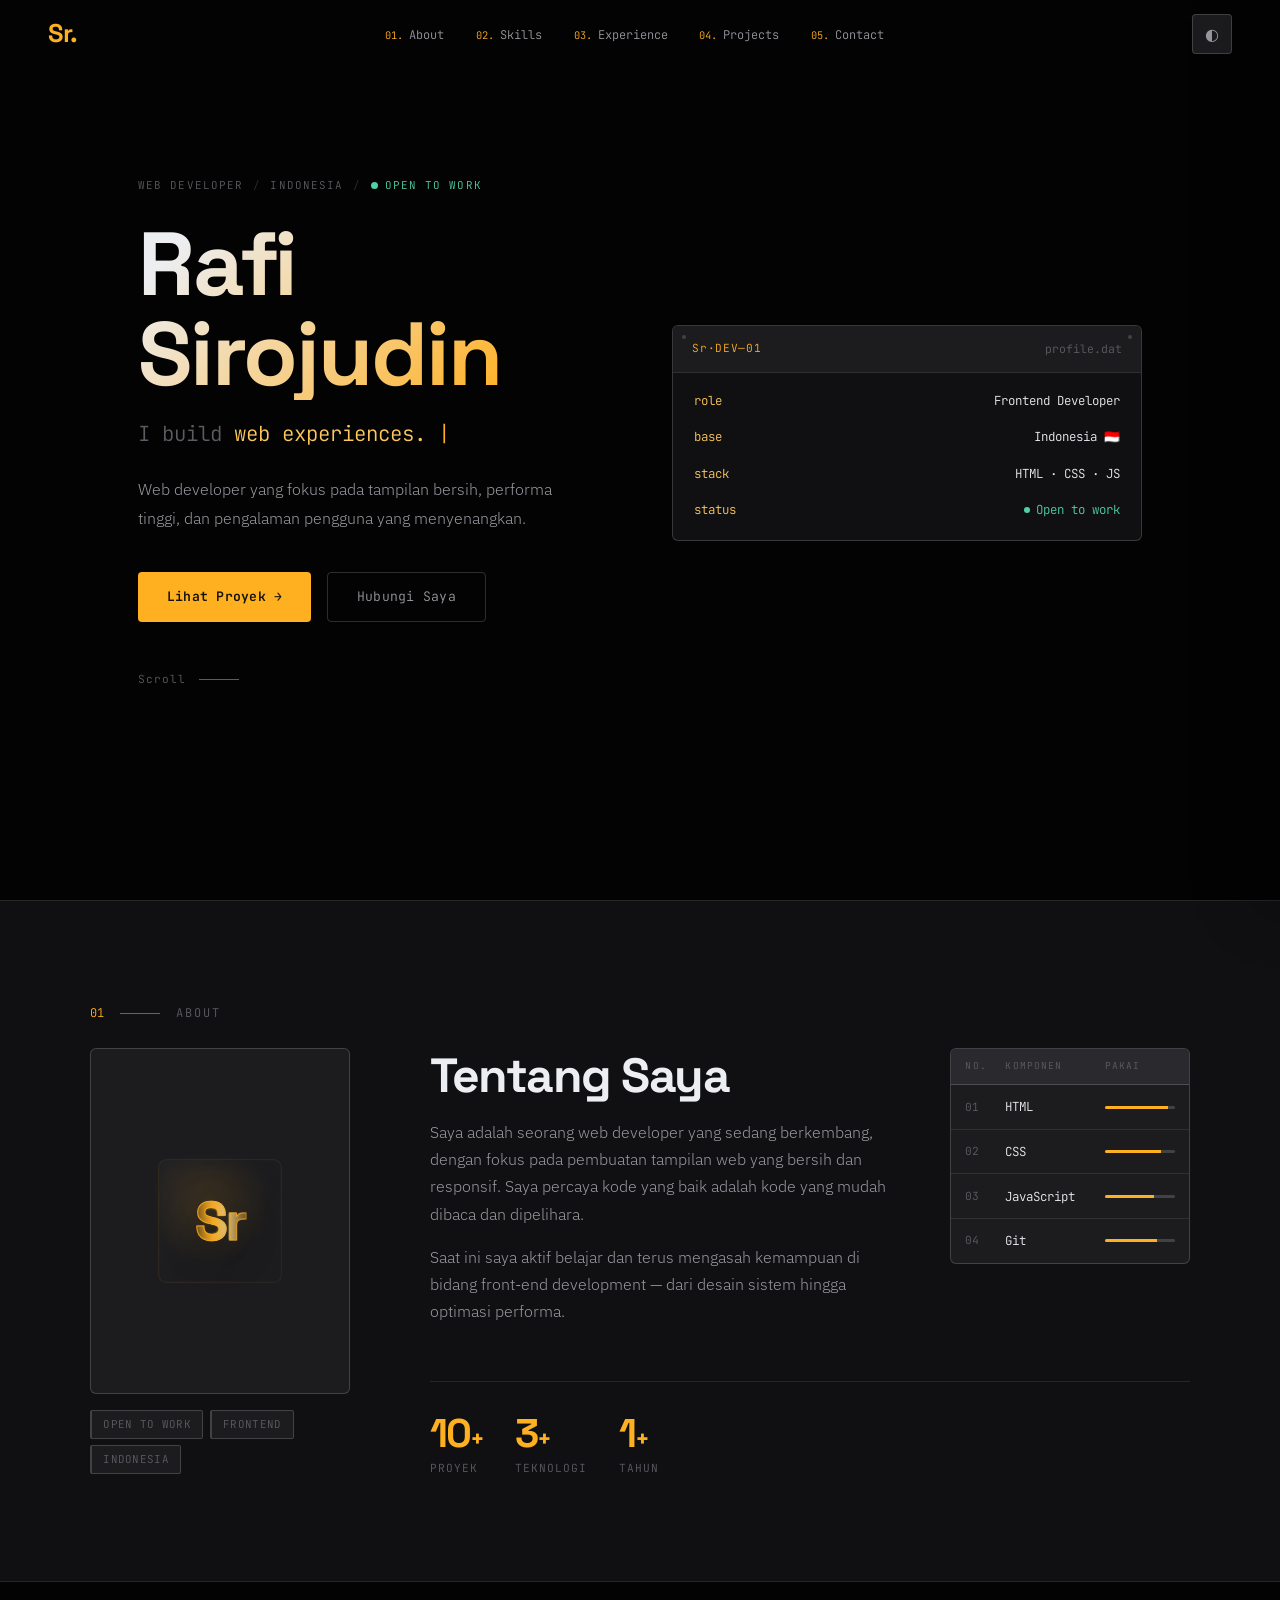
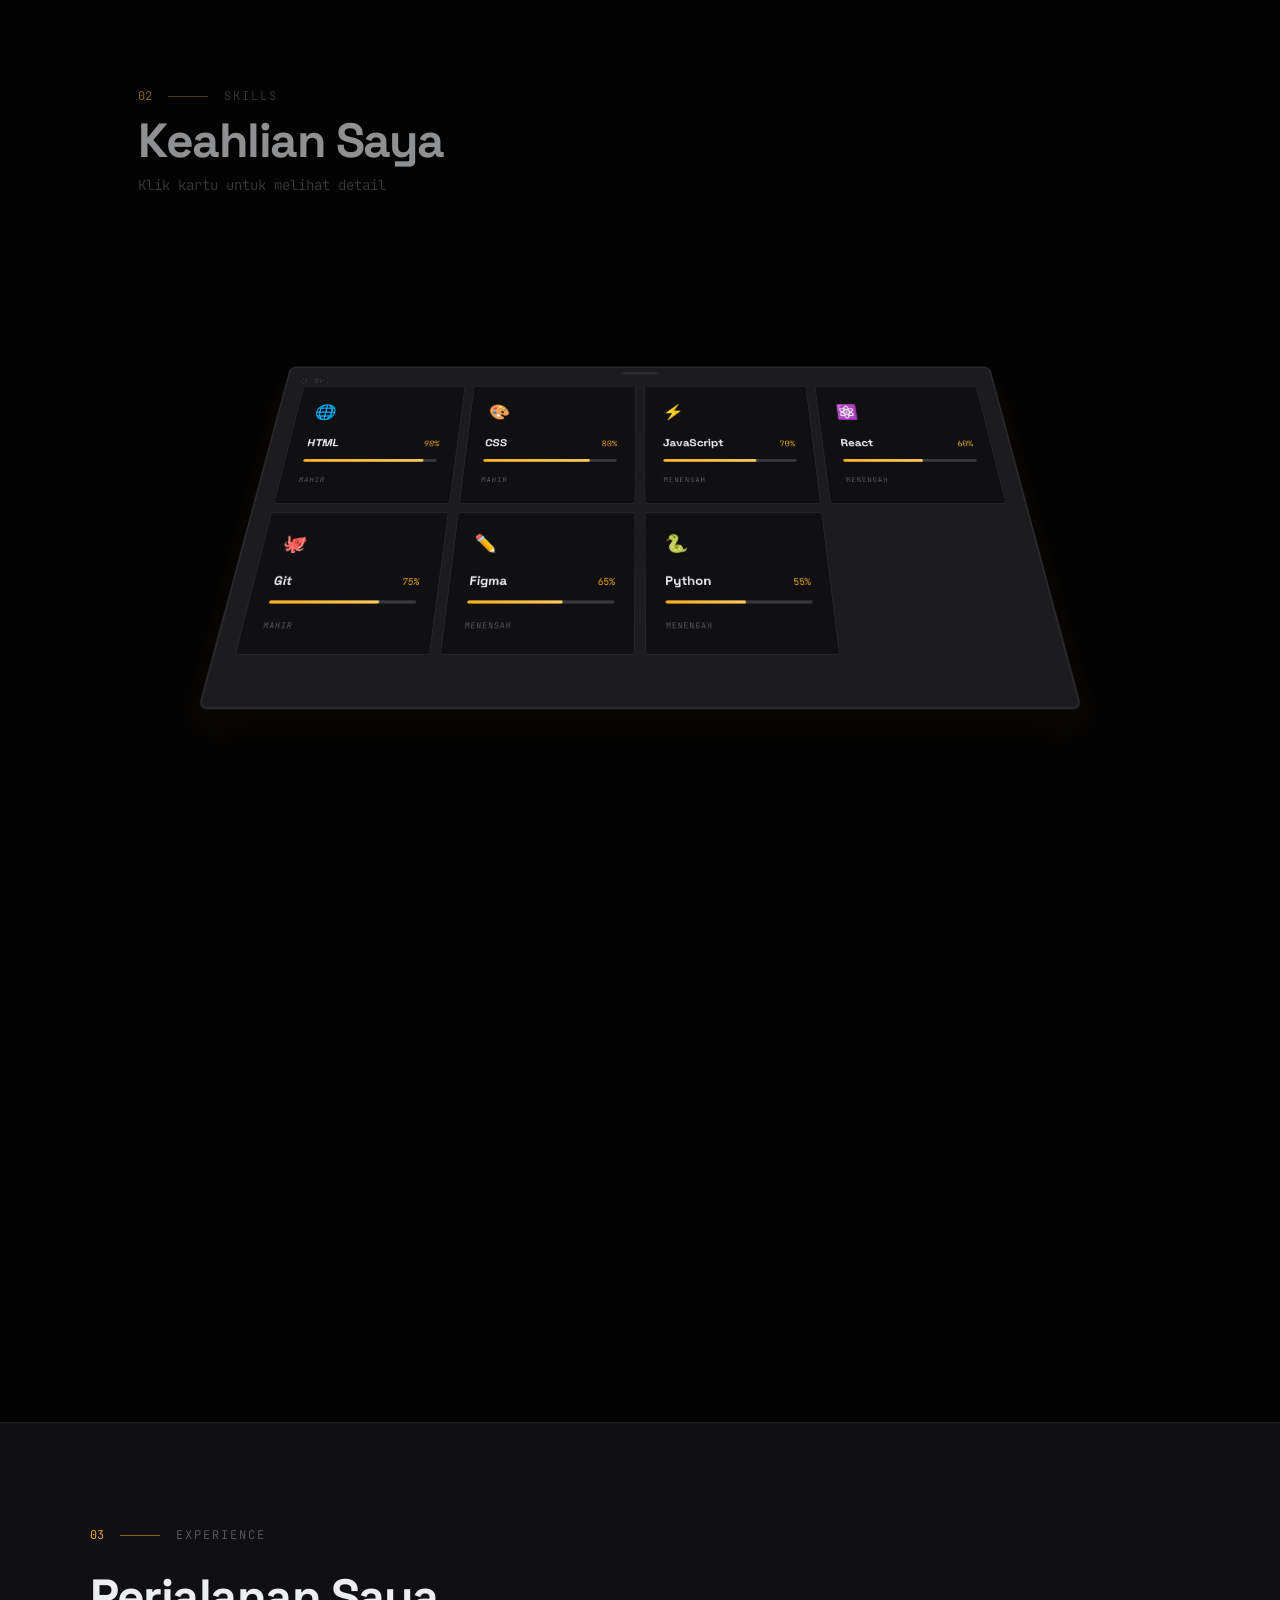
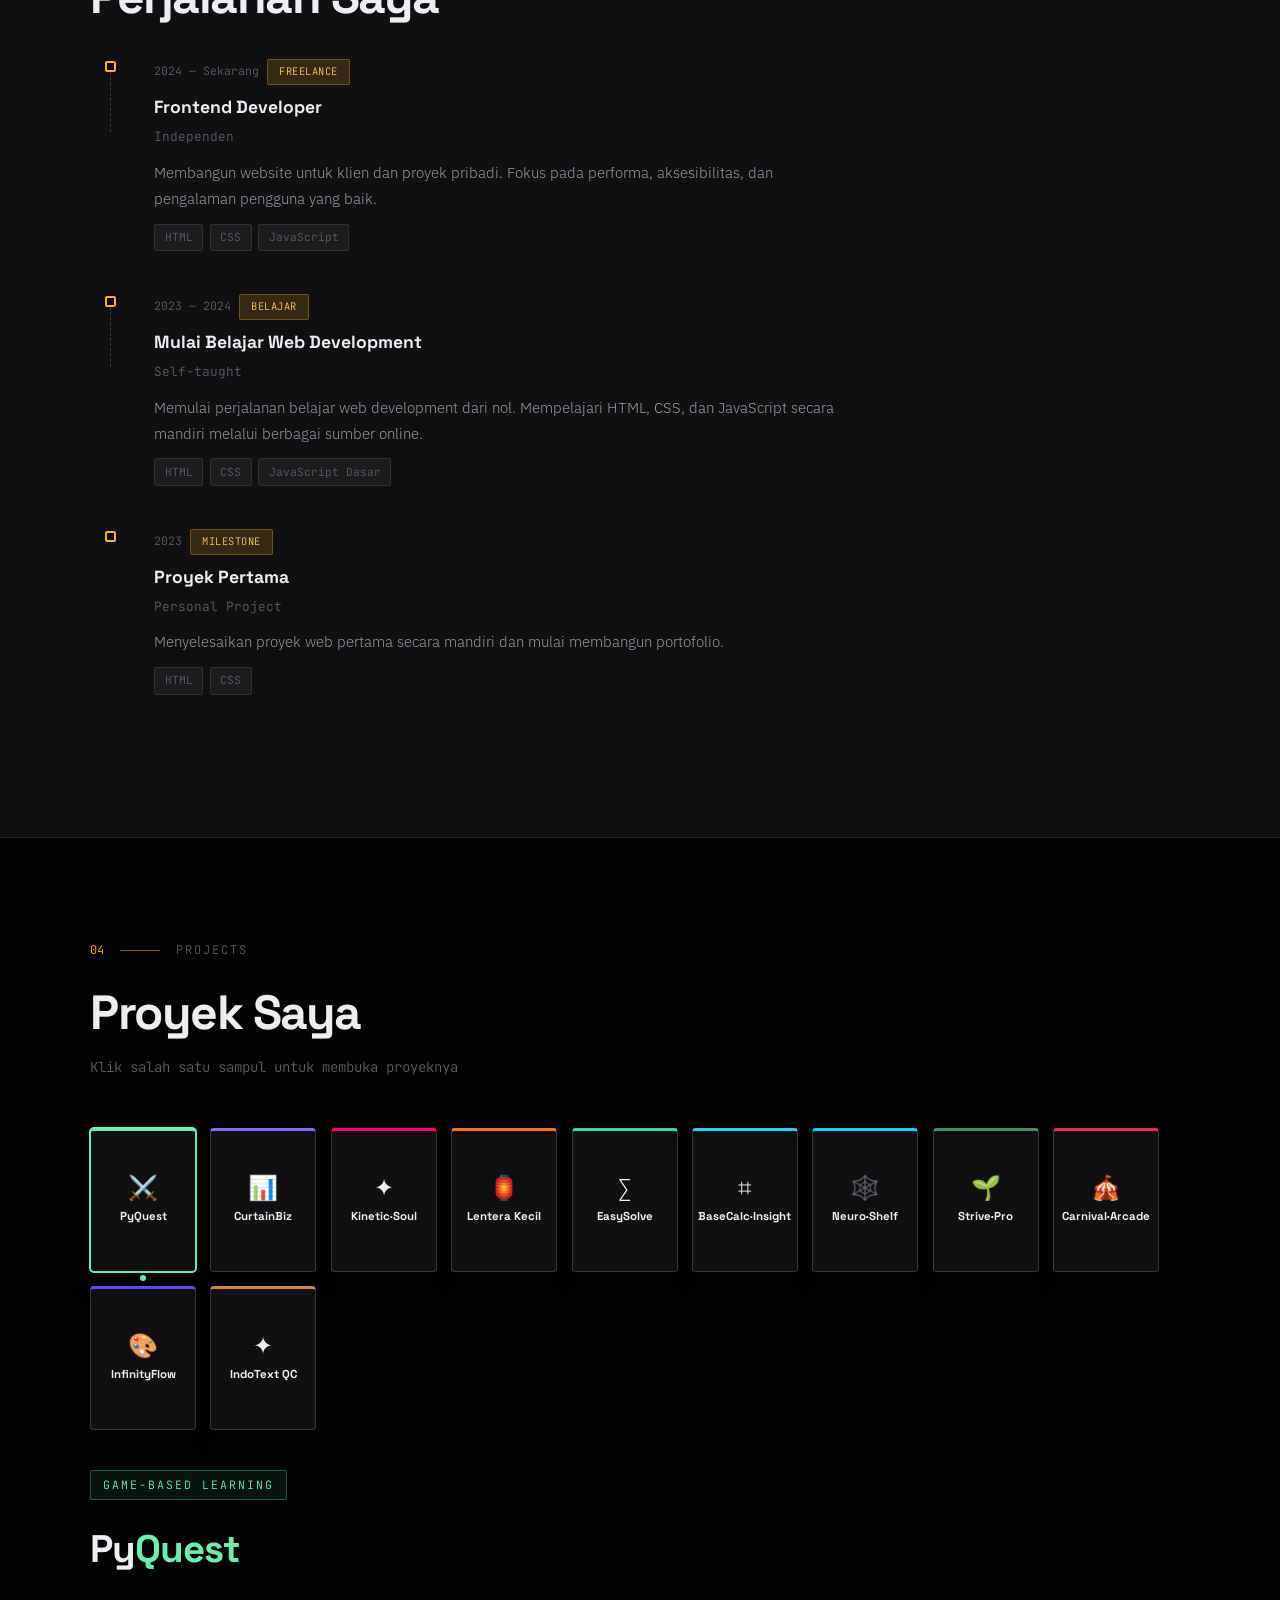
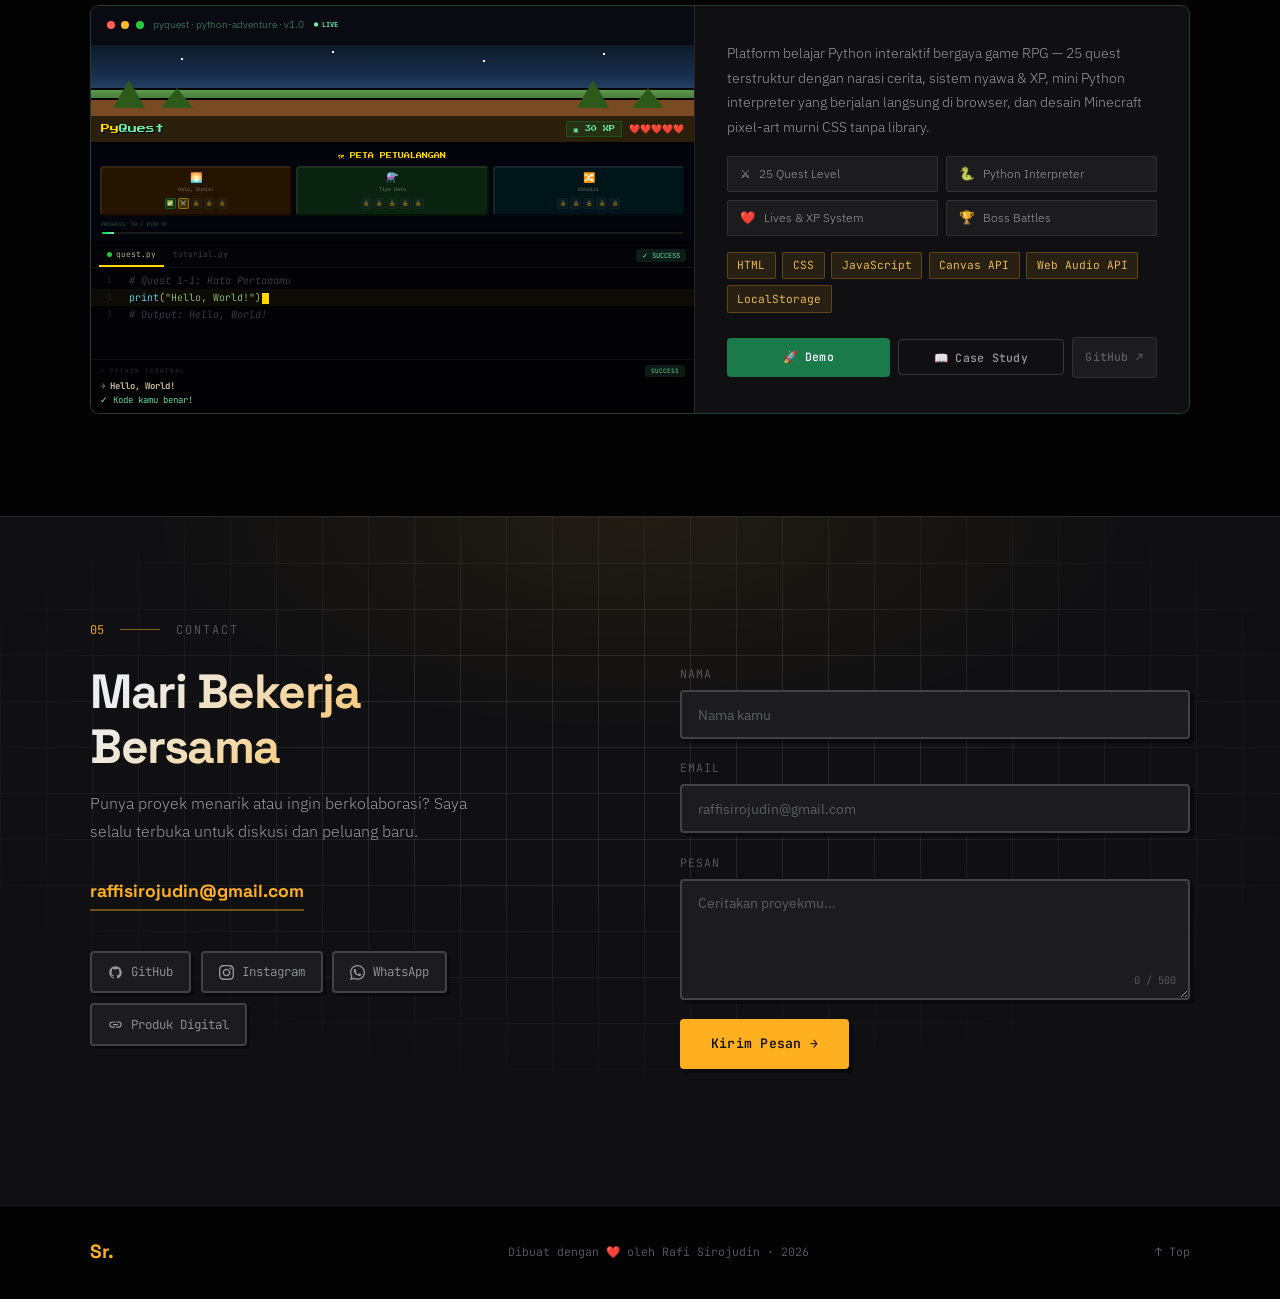
==== index.html @ b6e1bb07 "Update index.html" ====
<!doctype html>
<html lang="id" data-theme="dark">
  <head>
    <meta charset="UTF-8" />
    <meta name="viewport" content="width=device-width, initial-scale=1.0" />
    <title>Rafi Sirojudin — Web Developer</title>
    <meta
      name="description"
      content="Web Developer yang membangun tampilan web bersih, cepat, dan nyaman digunakan."
    />
    <meta property="og:title" content="Rafi Sirojudin — Web Developer" />
    <meta
      property="og:description"
      content="Web Developer yang membangun tampilan web bersih, cepat, dan nyaman digunakan."
    />
    <meta property="og:type" content="website" />
    <link
      rel="icon"
      href="data:image/svg+xml,<svg xmlns='http://www.w3.org/2000/svg' viewBox='0 0 100 100'><text y='.9em' font-size='90'>&#x26A1;</text></svg>"
    />
    <link
      href="https://fonts.googleapis.com/css2?family=Space+Grotesk:wght@400;500;600;700&family=IBM+Plex+Sans:wght@300;400;500;600;700&family=Syne:wght@700;800&family=JetBrains+Mono:wght@400;500;700&family=Press+Start+2P&display=swap"
      rel="stylesheet"
    />
    <link rel="stylesheet" href="./style.css?v=2.0" />
  </head>
  <body>
    <div id="page-loader" role="status" aria-label="Memuat halaman">
      <div class="loader-inner">
        <div class="loader-logo" aria-hidden="true">
          Sr<span class="loader-dot">.</span>
        </div>
        <div class="loader-tower" aria-hidden="true">
          <div class="loader-tower-scale">
            <div class="lt-box lt-box-1">
              <div class="lt-side-left"></div>
              <div class="lt-side-right"></div>
              <div class="lt-side-top"></div>
            </div>
            <div class="lt-box lt-box-2">
              <div class="lt-side-left"></div>
              <div class="lt-side-right"></div>
              <div class="lt-side-top"></div>
            </div>
            <div class="lt-box lt-box-3">
              <div class="lt-side-left"></div>
              <div class="lt-side-right"></div>
              <div class="lt-side-top"></div>
            </div>
            <div class="lt-box lt-box-4">
              <div class="lt-side-left"></div>
              <div class="lt-side-right"></div>
              <div class="lt-side-top"></div>
            </div>
          </div>
        </div>
        <div class="loader-text">Loading portfolio&hellip;</div>
      </div>
    </div>

    <nav id="navbar" aria-label="Navigasi utama">
      <a
        href="#hero"
        class="nav-logo"
        aria-label="Kembali ke atas — Rafi Sirojudin"
        >Sr.</a
      >
      <ul class="nav-links" role="list">
        <li><a href="#about" data-index="01">About</a></li>
        <li><a href="#skills" data-index="02">Skills</a></li>
        <li><a href="#experience" data-index="03">Experience</a></li>
        <li><a href="#projects" data-index="04">Projects</a></li>
        <li><a href="#contact" data-index="05">Contact</a></li>
      </ul>
      <div class="nav-right">
        <button id="theme-toggle" aria-label="Switch to light theme">
          <span class="icon-sun" aria-hidden="true">&#x2600;</span>
          <span class="icon-moon" aria-hidden="true">&#x25D0;</span>
        </button>
        <button
          id="burger"
          aria-label="Buka menu navigasi"
          aria-expanded="false"
          aria-controls="mobile-menu"
        >
          <span aria-hidden="true"></span><span aria-hidden="true"></span
          ><span aria-hidden="true"></span>
        </button>
      </div>
    </nav>

    <div id="mobile-menu" role="navigation" aria-label="Mobile navigation">
      <ul role="list">
        <li><a href="#about">About</a></li>
        <li><a href="#skills">Skills</a></li>
        <li><a href="#experience">Experience</a></li>
        <li><a href="#projects">Projects</a></li>
        <li><a href="#contact">Contact</a></li>
      </ul>
    </div>

    <!-- HERO -->
    <section id="hero" aria-label="Perkenalan">
      <div class="hero-wrap">
        <div class="hero-left">
          <div class="hero-meta reveal">
            <span class="hero-meta-item">WEB DEVELOPER</span>
            <span class="hero-meta-sep" aria-hidden="true">/</span>
            <span class="hero-meta-item">INDONESIA</span>
            <span class="hero-meta-sep" aria-hidden="true">/</span>
            <span class="hero-meta-item hero-meta-status"
              ><span class="badge-dot" aria-hidden="true"></span>OPEN TO
              WORK</span
            >
          </div>
          <h1 class="hero-name reveal">
            <span>Rafi </span><span class="name-accent">Sirojudin</span>
          </h1>
          <p class="hero-role reveal">
            <span class="role-prefix">I build </span>
            <span
              id="typed-text"
              class="typed"
              aria-live="polite"
              aria-atomic="true"
            ></span>
            <span class="typed-cursor" aria-hidden="true">|</span>
          </p>
          <p class="hero-desc reveal">
            Web developer yang fokus pada tampilan bersih, performa tinggi, dan
            pengalaman pengguna yang menyenangkan.
          </p>
          <div class="hero-cta reveal">
            <a href="#projects" class="btn-primary"
              >Lihat Proyek
              <span class="btn-arrow" aria-hidden="true">&rarr;</span></a
            >
            <a href="#contact" class="btn-outline">Hubungi Saya</a>
          </div>
          <div class="hero-scroll reveal" aria-hidden="true">
            <span>Scroll</span>
            <div class="scroll-line"></div>
          </div>
        </div>
        <div class="hero-right reveal" aria-hidden="true">
          <div class="hero-card">
            <div class="hcard-header">
              <span class="hcard-serial">Sr&middot;DEV&mdash;01</span>
              <span class="hcard-file">profile.dat</span>
            </div>
            <div class="hcard-body">
              <div class="info-row">
                <span class="info-k">role</span>
                <span class="info-v">Frontend Developer</span>
              </div>
              <div class="info-row">
                <span class="info-k">base</span>
                <span class="info-v">Indonesia &#x1F1EE;&#x1F1E9;</span>
              </div>
              <div class="info-row">
                <span class="info-k">stack</span>
                <span class="info-v">HTML &middot; CSS &middot; JS</span>
              </div>
              <div class="info-row">
                <span class="info-k">status</span>
                <span class="info-v info-v-open">
                  <span class="info-dot"></span>Open to work
                </span>
              </div>
            </div>
          </div>
        </div>
      </div>
    </section>

    <!-- ABOUT -->
    <section id="about">
      <div class="section-wrap">
        <div class="section-label reveal" aria-hidden="true">
          <span class="label-num">01</span><span class="label-line"></span
          ><span class="label-text">About</span>
        </div>
        <div class="about-grid">
          <div class="about-photo-wrap reveal">
            <div class="about-photo-frame">
              <img
                src="assets/foto.jpg"
                alt="Foto profil Rafi Sirojudin"
                class="about-img"
                onerror="this.parentElement.classList.add('no-img')"
              />
              <div class="about-img-placeholder" aria-hidden="true">
                <div class="ph-holo">
                  <div class="ph-layer ph-layer--back">Sr</div>
                  <div class="ph-layer ph-layer--mid">Sr</div>
                  <div class="ph-layer ph-layer--front">Sr</div>
                </div>
              </div>
            </div>
            <div class="about-tags" aria-label="Label profil">
              <span class="about-tag">Open to work</span>
              <span class="about-tag">Frontend</span>
              <span class="about-tag">Indonesia</span>
            </div>
          </div>
          <div class="about-right reveal">
            <div class="about-content-orbit">
              <!-- Kolom Kiri: Teks -->
              <div class="about-text-block">
                <h2 class="section-title">Tentang Saya</h2>
                <p>
                  Saya adalah seorang web developer yang sedang berkembang,
                  dengan fokus pada pembuatan tampilan web yang bersih dan
                  responsif. Saya percaya kode yang baik adalah kode yang mudah
                  dibaca dan dipelihara.
                </p>
                <p>
                  Saat ini saya aktif belajar dan terus mengasah kemampuan di
                  bidang front-end development &mdash; dari desain sistem hingga
                  optimasi performa.
                </p>
              </div>

              <!-- Kolom Kanan: Component ledger -->
              <div class="about-ledger" aria-label="Tools yang dipakai">
                <div class="ledger-head">
                  <span>NO.</span><span>KOMPONEN</span><span>PAKAI</span>
                </div>
                <div class="ledger-row">
                  <span class="ledger-idx">01</span
                  ><span class="ledger-name">HTML</span
                  ><span class="ledger-bar" style="--lp: 90%"></span>
                </div>
                <div class="ledger-row">
                  <span class="ledger-idx">02</span
                  ><span class="ledger-name">CSS</span
                  ><span class="ledger-bar" style="--lp: 80%"></span>
                </div>
                <div class="ledger-row">
                  <span class="ledger-idx">03</span
                  ><span class="ledger-name">JavaScript</span
                  ><span class="ledger-bar" style="--lp: 70%"></span>
                </div>
                <div class="ledger-row">
                  <span class="ledger-idx">04</span
                  ><span class="ledger-name">Git</span
                  ><span class="ledger-bar" style="--lp: 75%"></span>
                </div>
              </div>
              <!-- /about-ledger -->
            </div>
            <!-- /about-content-orbit -->

            <div class="about-content">
              <div class="about-stats" aria-label="Statistik">
                <!-- Stat Box -->
                <div class="stat-box reveal">
                  <span class="stat-n">10<span class="stat-plus">+</span></span>
                  <span class="stat-l">Proyek</span>
                </div>
                <div class="stat-box reveal">
                  <span class="stat-n">3<span class="stat-plus">+</span></span>
                  <span class="stat-l">Teknologi</span>
                </div>
                <div class="stat-box reveal">
                  <span class="stat-n">1<span class="stat-plus">+</span></span>
                  <span class="stat-l">Tahun</span>
                </div>
              </div>
            </div>
          </div>
        </div>
      </div>
    </section>

    <!-- SKILLS -->
    <section id="skills" class="skills-scroll-section">
      <div class="skills-sticky-wrapper" id="skills-sticky">
        <div class="skills-header-block" id="skills-header">
          <div class="section-label reveal" aria-hidden="true">
            <span class="label-num">02</span><span class="label-line"></span
            ><span class="label-text">Skills</span>
          </div>
          <h2 class="section-title reveal">Keahlian Saya</h2>
          <p class="section-sub reveal">Klik kartu untuk melihat detail</p>
        </div>
        <div
          class="skills-card-3d"
          id="skills-card3d"
          aria-label="Skills display"
        >
          <div class="skills-brand-mark" aria-hidden="true">&#x2B21; Sr.</div>
          <div class="skills-card-inner">
            <div class="skills-grid" role="list" aria-label="Daftar keahlian">
              <div
                class="skill-card reveal"
                data-skill="html"
                tabindex="0"
                role="button"
                aria-label="HTML, 90%, Mahir."
              >
                <div class="skill-icon" aria-hidden="true">&#x1F310;</div>
                <div class="skill-info">
                  <span class="skill-name">HTML</span
                  ><span class="skill-level" aria-hidden="true">90%</span>
                </div>
                <div
                  class="skill-bar-track"
                  role="progressbar"
                  aria-valuenow="90"
                  aria-valuemin="0"
                  aria-valuemax="100"
                >
                  <div class="skill-bar-fill" data-width="90"></div>
                </div>
                <span class="skill-badge">Mahir</span>
              </div>
              <div
                class="skill-card reveal"
                data-skill="css"
                tabindex="0"
                role="button"
                aria-label="CSS, 80%, Mahir."
              >
                <div class="skill-icon" aria-hidden="true">&#x1F3A8;</div>
                <div class="skill-info">
                  <span class="skill-name">CSS</span
                  ><span class="skill-level" aria-hidden="true">80%</span>
                </div>
                <div
                  class="skill-bar-track"
                  role="progressbar"
                  aria-valuenow="80"
                  aria-valuemin="0"
                  aria-valuemax="100"
                >
                  <div class="skill-bar-fill" data-width="80"></div>
                </div>
                <span class="skill-badge">Mahir</span>
              </div>
              <div
                class="skill-card reveal"
                data-skill="js"
                tabindex="0"
                role="button"
                aria-label="JavaScript, 70%, Menengah."
              >
                <div class="skill-icon" aria-hidden="true">&#x26A1;</div>
                <div class="skill-info">
                  <span class="skill-name">JavaScript</span
                  ><span class="skill-level" aria-hidden="true">70%</span>
                </div>
                <div
                  class="skill-bar-track"
                  role="progressbar"
                  aria-valuenow="70"
                  aria-valuemin="0"
                  aria-valuemax="100"
                >
                  <div class="skill-bar-fill" data-width="70"></div>
                </div>
                <span class="skill-badge">Menengah</span>
              </div>
              <div
                class="skill-card reveal"
                data-skill="react"
                tabindex="0"
                role="button"
                aria-label="React, 60%, Menengah."
              >
                <div class="skill-icon" aria-hidden="true">
                  &#x269B;&#xFE0F;
                </div>
                <div class="skill-info">
                  <span class="skill-name">React</span
                  ><span class="skill-level" aria-hidden="true">60%</span>
                </div>
                <div
                  class="skill-bar-track"
                  role="progressbar"
                  aria-valuenow="60"
                  aria-valuemin="0"
                  aria-valuemax="100"
                >
                  <div class="skill-bar-fill" data-width="60"></div>
                </div>
                <span class="skill-badge">Menengah</span>
              </div>
              <div
                class="skill-card reveal"
                data-skill="git"
                tabindex="0"
                role="button"
                aria-label="Git, 75%, Mahir."
              >
                <div class="skill-icon" aria-hidden="true">&#x1F419;</div>
                <div class="skill-info">
                  <span class="skill-name">Git</span
                  ><span class="skill-level" aria-hidden="true">75%</span>
                </div>
                <div
                  class="skill-bar-track"
                  role="progressbar"
                  aria-valuenow="75"
                  aria-valuemin="0"
                  aria-valuemax="100"
                >
                  <div class="skill-bar-fill" data-width="75"></div>
                </div>
                <span class="skill-badge">Mahir</span>
              </div>
              <div
                class="skill-card reveal"
                data-skill="figma"
                tabindex="0"
                role="button"
                aria-label="Figma, 65%, Menengah."
              >
                <div class="skill-icon" aria-hidden="true">
                  &#x270F;&#xFE0F;
                </div>
                <div class="skill-info">
                  <span class="skill-name">Figma</span
                  ><span class="skill-level" aria-hidden="true">65%</span>
                </div>
                <div
                  class="skill-bar-track"
                  role="progressbar"
                  aria-valuenow="65"
                  aria-valuemin="0"
                  aria-valuemax="100"
                >
                  <div class="skill-bar-fill" data-width="65"></div>
                </div>
                <span class="skill-badge">Menengah</span>
              </div>
              <div
                class="skill-card reveal"
                data-skill="python"
                tabindex="0"
                role="button"
                aria-label="Python, 55%, Menengah."
              >
                <div class="skill-icon" aria-hidden="true">&#x1F40D;</div>
                <div class="skill-info">
                  <span class="skill-name">Python</span
                  ><span class="skill-level" aria-hidden="true">55%</span>
                </div>
                <div
                  class="skill-bar-track"
                  role="progressbar"
                  aria-valuenow="55"
                  aria-valuemin="0"
                  aria-valuemax="100"
                >
                  <div class="skill-bar-fill" data-width="55"></div>
                </div>
                <span class="skill-badge">Menengah</span>
              </div>
            </div>
          </div>
        </div>
      </div>
    </section>

    <!-- SKILL MODAL -->
    <div
      id="skill-modal"
      role="dialog"
      aria-modal="true"
      aria-labelledby="modal-title-text"
    >
      <div class="modal-backdrop"></div>
      <div class="modal-card">
        <button class="modal-close" id="modal-close" aria-label="Tutup modal">
          &#x2715;
        </button>
        <div class="modal-icon" id="modal-icon" aria-hidden="true"></div>
        <h3 class="modal-title" id="modal-title-text"></h3>
        <p class="modal-level" id="modal-level"></p>
        <p class="modal-desc" id="modal-desc"></p>
        <div class="modal-tags" id="modal-tags" aria-label="Tag terkait"></div>
      </div>
    </div>

    <!-- CASE STUDY MODAL -->
    <div id="cs-modal" role="dialog" aria-modal="true" aria-label="Case Study">
      <div class="cs-backdrop" id="cs-backdrop"></div>
      <div class="cs-panel" id="cs-panel">
        <div class="cs-header">
          <div class="cs-header-left">
            <span class="cs-tag" id="cs-tag"></span>
            <h2 class="cs-title" id="cs-title"></h2>
          </div>
          <button class="cs-close" id="cs-close" aria-label="Tutup case study">
            &#x2715;
          </button>
        </div>
        <div class="cs-body">
          <div class="cs-scroll-hint" id="cs-scroll-hint" aria-hidden="true">
            <span>Scroll untuk membaca breakdown</span>
            <div class="cs-scroll-arrow">&#x2193;</div>
          </div>
          <div class="cs-preview-wrap">
            <div class="cs-preview-box" id="cs-preview-box"></div>
          </div>
          <div class="cs-sections">
            <div class="cs-section">
              <div class="cs-section-icon" aria-hidden="true">&#x1F3AF;</div>
              <div>
                <h3 class="cs-section-title">Problem</h3>
                <p class="cs-section-text" id="cs-problem"></p>
              </div>
            </div>
            <div class="cs-section">
              <div class="cs-section-icon" aria-hidden="true">&#x26A1;</div>
              <div>
                <h3 class="cs-section-title">Solution</h3>
                <p class="cs-section-text" id="cs-solution"></p>
              </div>
            </div>
            <div class="cs-section">
              <div class="cs-section-icon" aria-hidden="true">&#x2705;</div>
              <div>
                <h3 class="cs-section-title">Result</h3>
                <p class="cs-section-text" id="cs-result"></p>
              </div>
            </div>
          </div>
          <div
            class="cs-features"
            id="cs-features"
            aria-label="Fitur utama"
          ></div>
          <div class="cs-tech-row">
            <span class="cs-tech-lbl">Tech Stack</span>
            <div
              class="cs-tech-tags"
              id="cs-tech"
              aria-label="Teknologi yang digunakan"
            ></div>
          </div>
          <p class="cs-cta-note">
            Tekan <kbd>Esc</kbd> atau klik area gelap untuk menutup
          </p>
        </div>
      </div>
    </div>

    <section id="experience">
      <div class="exp-overlay" aria-hidden="true"></div>
      <div class="section-wrap" style="position: relative; z-index: 2">
        <div class="section-label reveal" aria-hidden="true">
          <span class="label-num">03</span><span class="label-line"></span
          ><span class="label-text">Experience</span>
        </div>
        <h2 class="section-title reveal">Perjalanan Saya</h2>
        <div class="timeline" aria-label="Timeline pengalaman">
          <div class="tl-item reveal">
            <div class="tl-connector" aria-hidden="true">
              <div class="tl-dot"></div>
              <div class="tl-line"></div>
            </div>
            <div class="tl-right">
              <span class="tl-date-inline">2024 &mdash; Sekarang</span
              ><span class="tl-tag">Freelance</span>
              <h3 class="tl-title">Frontend Developer</h3>
              <p class="tl-place">Independen</p>
              <p class="tl-desc">
                Membangun website untuk klien dan proyek pribadi. Fokus pada
                performa, aksesibilitas, dan pengalaman pengguna yang baik.
              </p>
              <div class="tl-stack" aria-label="Teknologi">
                <span>HTML</span><span>CSS</span><span>JavaScript</span>
              </div>
            </div>
          </div>
          <div class="tl-item reveal">
            <div class="tl-connector" aria-hidden="true">
              <div class="tl-dot"></div>
              <div class="tl-line"></div>
            </div>
            <div class="tl-right">
              <span class="tl-date-inline">2023 &mdash; 2024</span
              ><span class="tl-tag">Belajar</span>
              <h3 class="tl-title">Mulai Belajar Web Development</h3>
              <p class="tl-place">Self-taught</p>
              <p class="tl-desc">
                Memulai perjalanan belajar web development dari nol. Mempelajari
                HTML, CSS, dan JavaScript secara mandiri melalui berbagai sumber
                online.
              </p>
              <div class="tl-stack" aria-label="Teknologi">
                <span>HTML</span><span>CSS</span><span>JavaScript Dasar</span>
              </div>
            </div>
          </div>
          <div class="tl-item reveal">
            <div class="tl-connector" aria-hidden="true">
              <div class="tl-dot"></div>
            </div>
            <div class="tl-right">
              <span class="tl-date-inline">2023</span
              ><span class="tl-tag">Milestone</span>
              <h3 class="tl-title">Proyek Pertama</h3>
              <p class="tl-place">Personal Project</p>
              <p class="tl-desc">
                Menyelesaikan proyek web pertama secara mandiri dan mulai
                membangun portofolio.
              </p>
              <div class="tl-stack" aria-label="Teknologi">
                <span>HTML</span><span>CSS</span>
              </div>
            </div>
          </div>
        </div>
      </div>
    </section>

    <!-- PROJECTS -->
    <section id="projects">
      <div class="section-wrap">
        <div class="section-label reveal" aria-hidden="true">
          <span class="label-num">04</span><span class="label-line"></span
          ><span class="label-text">Projects</span>
        </div>
        <h2 class="section-title reveal">Proyek Saya</h2>
        <p class="section-sub reveal">
          Klik salah satu sampul untuk membuka proyeknya
        </p>

        <div
          class="project-shelf reveal"
          id="project-shelf"
          role="tablist"
          aria-label="Pilih proyek"
        >
          <button
            class="proj-book is-active"
            type="button"
            role="tab"
            aria-selected="true"
            data-target="pyquest"
            style="--pc: #69f0ae"
          >
            <span class="proj-book-back"><span>Game-Based Learning</span></span>
            <span class="proj-book-cover"
              ><span class="proj-book-ico">&#x2694;&#xFE0F;</span
              ><span class="proj-book-name">PyQuest</span></span
            >
          </button>
          <button
            class="proj-book"
            type="button"
            role="tab"
            aria-selected="false"
            data-target="curtainbiz"
            style="--pc: #7b6ef6"
          >
            <span class="proj-book-back"><span>Featured Project</span></span>
            <span class="proj-book-cover"
              ><span class="proj-book-ico">&#x1F4CA;</span
              ><span class="proj-book-name">CurtainBiz</span></span
            >
          </button>
          <button
            class="proj-book"
            type="button"
            role="tab"
            aria-selected="false"
            data-target="kinetic"
            style="--pc: #ff006e"
          >
            <span class="proj-book-back"><span>Gen-Art Engine</span></span>
            <span class="proj-book-cover"
              ><span class="proj-book-ico">&#x2726;</span
              ><span class="proj-book-name">Kinetic&middot;Soul</span></span
            >
          </button>
          <button
            class="proj-book"
            type="button"
            role="tab"
            aria-selected="false"
            data-target="lentera"
            style="--pc: #f97316"
          >
            <span class="proj-book-back"
              ><span>Interactive Storytelling</span></span
            >
            <span class="proj-book-cover"
              ><span class="proj-book-ico">&#x1F3EE;</span
              ><span class="proj-book-name">Lentera Kecil</span></span
            >
          </button>
          <button
            class="proj-book"
            type="button"
            role="tab"
            aria-selected="false"
            data-target="easysolve"
            style="--pc: #38d9a9"
          >
            <span class="proj-book-back"><span>Science Calculator</span></span>
            <span class="proj-book-cover"
              ><span class="proj-book-ico">&#x2211;</span
              ><span class="proj-book-name">EasySolve</span></span
            >
          </button>
          <button
            class="proj-book"
            type="button"
            role="tab"
            aria-selected="false"
            data-target="basecalc"
            style="--pc: #22d3ee"
          >
            <span class="proj-book-back"
              ><span>Number Base Converter</span></span
            >
            <span class="proj-book-cover"
              ><span class="proj-book-ico">&#x2317;</span
              ><span class="proj-book-name">BaseCalc&middot;Insight</span></span
            >
          </button>
          <button
            class="proj-book"
            type="button"
            role="tab"
            aria-selected="false"
            data-target="neuroshelf"
            style="--pc: #00d4ff"
          >
            <span class="proj-book-back"><span>Knowledge Graph</span></span>
            <span class="proj-book-cover"
              ><span class="proj-book-ico">&#x1F578;&#xFE0F;</span
              ><span class="proj-book-name">Neuro&middot;Shelf</span></span
            >
          </button>
          <button
            class="proj-book"
            type="button"
            role="tab"
            aria-selected="false"
            data-target="strivepro"
            style="--pc: #4a8c62"
          >
            <span class="proj-book-back"
              ><span>Habit-Building Engine</span></span
            >
            <span class="proj-book-cover"
              ><span class="proj-book-ico">&#x1F331;</span
              ><span class="proj-book-name">Strive&middot;Pro</span></span
            >
          </button>
          <button
            class="proj-book"
            type="button"
            role="tab"
            aria-selected="false"
            data-target="carnival"
            style="--pc: #e8304a"
          >
            <span class="proj-book-back"
              ><span>Arcade Game Collection</span></span
            >
            <span class="proj-book-cover"
              ><span class="proj-book-ico">&#x1F3AA;</span
              ><span class="proj-book-name">Carnival&middot;Arcade</span></span
            >
          </button>
          <button
            class="proj-book"
            type="button"
            role="tab"
            aria-selected="false"
            data-target="infinityflow"
            style="--pc: #5b4cf5"
          >
            <span class="proj-book-back"><span>Infinite Canvas</span></span>
            <span class="proj-book-cover"
              ><span class="proj-book-ico">&#x1F3A8;</span
              ><span class="proj-book-name">InfinityFlow</span></span
            >
          </button>
          <button
            class="proj-book"
            type="button"
            role="tab"
            aria-selected="false"
            data-target="indotextqc"
            style="--pc: #cf8733"
          >
            <span class="proj-book-back"
              ><span>Indonesian Language QC</span></span
            >
            <span class="proj-book-cover"
              ><span class="proj-book-ico">&#x2726;</span
              ><span class="proj-book-name">IndoText QC</span></span
            >
          </button>
        </div>

        <div class="project-stage" id="project-stage">
          <!-- PyQuest -->
          <div class="project-featured reveal" data-project="pyquest">
            <div class="pf-meta">
              <div class="pf-meta-top">
                <span class="pf-tag pf-tag--pq">Game-Based Learning</span>
              </div>
              <h3 class="pf-title">
                Py<span class="pf-title-accent" style="color: #69f0ae"
                  >Quest</span
                >
              </h3>
            </div>
            <div class="pf-card pf-card--pq">
              <div class="pf-preview" aria-hidden="true">
                <div class="pf-preview-inner">
                  <div class="pf-mock-header pf-mock-header--dark">
                    <div class="pf-mock-dots">
                      <span style="background: #ff5f57"></span
                      ><span style="background: #febc2e"></span
                      ><span style="background: #28c840"></span>
                    </div>
                    <span
                      class="pf-mock-url"
                      style="color: rgba(105, 240, 174, 0.6); font-size: 0.6rem"
                      >pyquest &middot; python-adventure &middot; v1.0</span
                    >
                    <span
                      style="
                        font-family: &quot;JetBrains Mono&quot;, monospace;
                        font-size: 7px;
                        color: #69f0ae;
                        font-weight: 700;
                        animation: pq-liveblink 1.5s ease infinite;
                      "
                      >&#x25CF; LIVE</span
                    >
                  </div>
                  <div
                    class="pq-mc-ui"
                    style="
                      flex: 1;
                      display: flex;
                      flex-direction: column;
                      background: #050510;
                      overflow: hidden;
                    "
                  >
                    <div class="pq-mc-sky" style="height: 70px">
                      <div
                        class="pq-star"
                        style="top: 18%; left: 15%; animation-delay: 0s"
                      ></div>
                      <div
                        class="pq-star"
                        style="top: 8%; left: 40%; animation-delay: 0.4s"
                      ></div>
                      <div
                        class="pq-star"
                        style="top: 20%; left: 65%; animation-delay: 0.8s"
                      ></div>
                      <div
                        class="pq-star"
                        style="top: 10%; left: 85%; animation-delay: 0.2s"
                      ></div>
                      <div class="pq-tree" style="left: 5%"></div>
                      <div class="pq-tree pq-tree--sm" style="left: 13%"></div>
                      <div class="pq-tree" style="left: 82%"></div>
                      <div class="pq-tree pq-tree--sm" style="left: 91%"></div>
                      <div class="pq-ground">
                        <div class="pq-grass-row"></div>
                        <div class="pq-dirt-row"></div>
                      </div>
                    </div>
                    <div class="pq-mc-topbar">
                      <div class="pq-mc-logo">
                        <span style="color: #ffd700">Py</span
                        ><span style="color: #69f0ae">Quest</span>
                      </div>
                      <div class="pq-mc-topbar-r">
                        <div class="pq-xp-pill">&#x25A3; 30 XP</div>
                        <div class="pq-hearts">
                          &#x2764;&#xFE0F;&#x2764;&#xFE0F;&#x2764;&#xFE0F;&#x2764;&#xFE0F;&#x2764;&#xFE0F;
                        </div>
                      </div>
                    </div>
                    <div class="pq-map-preview">
                      <div class="pq-map-title">&#x1F5FA; PETA PETUALANGAN</div>
                      <div class="pq-ch-row">
                        <div class="pq-ch-card pq-ch-gold">
                          <span class="pq-ch-icon">&#x1F305;</span
                          ><span class="pq-ch-name">Halo, Dunia!</span>
                          <div class="pq-ch-dots">
                            <div class="pq-lvl-dot pq-lvl-done">&#x2705;</div>
                            <div class="pq-lvl-dot pq-lvl-avail">
                              &#x2694;&#xFE0F;
                            </div>
                            <div class="pq-lvl-dot pq-lvl-locked">
                              &#x1F512;
                            </div>
                            <div class="pq-lvl-dot pq-lvl-locked">
                              &#x1F512;
                            </div>
                            <div class="pq-lvl-dot pq-lvl-locked">
                              &#x1F512;
                            </div>
                          </div>
                        </div>
                        <div class="pq-ch-card pq-ch-emerald">
                          <span class="pq-ch-icon">&#x2697;&#xFE0F;</span
                          ><span class="pq-ch-name">Tipe Data</span>
                          <div class="pq-ch-dots">
                            <div class="pq-lvl-dot pq-lvl-locked">
                              &#x1F512;
                            </div>
                            <div class="pq-lvl-dot pq-lvl-locked">
                              &#x1F512;
                            </div>
                            <div class="pq-lvl-dot pq-lvl-locked">
                              &#x1F512;
                            </div>
                            <div class="pq-lvl-dot pq-lvl-locked">
                              &#x1F512;
                            </div>
                            <div class="pq-lvl-dot pq-lvl-locked">
                              &#x1F512;
                            </div>
                          </div>
                        </div>
                        <div class="pq-ch-card pq-ch-diamond">
                          <span class="pq-ch-icon">&#x1F500;</span
                          ><span class="pq-ch-name">Kondisi</span>
                          <div class="pq-ch-dots">
                            <div class="pq-lvl-dot pq-lvl-locked">
                              &#x1F512;
                            </div>
                            <div class="pq-lvl-dot pq-lvl-locked">
                              &#x1F512;
                            </div>
                            <div class="pq-lvl-dot pq-lvl-locked">
                              &#x1F512;
                            </div>
                            <div class="pq-lvl-dot pq-lvl-locked">
                              &#x1F512;
                            </div>
                            <div class="pq-lvl-dot pq-lvl-locked">
                              &#x1F512;
                            </div>
                          </div>
                        </div>
                      </div>
                      <div class="pq-xp-bar-wrap">
                        <div class="pq-xp-bar-lbl">PROGRESS: 30 / 1530 XP</div>
                        <div class="pq-xp-track">
                          <div class="pq-xp-fill" style="width: 2%"></div>
                        </div>
                      </div>
                    </div>
                    <div class="pq-editor-block">
                      <div class="pq-ed-tabbar">
                        <div class="pq-ed-tab pq-ed-tab--active">
                          <span
                            class="pq-ed-tab-dot"
                            style="background: #28c840"
                          ></span
                          >quest.py
                        </div>
                        <div class="pq-ed-tab">tutorial.py</div>
                        <span class="pq-snip-status pq-snip-ok"
                          >&#x2713; SUCCESS</span
                        >
                      </div>
                      <div class="pq-ed-body">
                        <div class="pq-ed-line">
                          <span class="pq-ed-ln">1</span
                          ><span class="pq-ed-code"
                            ><span class="pq-c-cm"
                              ># Quest 1-1: Kata Pertamamu</span
                            ></span
                          >
                        </div>
                        <div class="pq-ed-line pq-ed-line--active">
                          <span class="pq-ed-ln">2</span
                          ><span class="pq-ed-code"
                            ><span class="pq-c-kw">print</span>(<span
                              class="pq-c-st"
                              >"Hello, World!"</span
                            >)<span class="pq-ed-cursor"></span
                          ></span>
                        </div>
                        <div class="pq-ed-line">
                          <span class="pq-ed-ln">3</span
                          ><span class="pq-ed-code"
                            ><span class="pq-c-cm"
                              ># Output: Hello, World!</span
                            ></span
                          >
                        </div>
                      </div>
                      <div class="pq-terminal">
                        <div class="pq-term-header">
                          <span class="pq-term-lbl"
                            >&#x25B8; PYTHON TERMINAL</span
                          ><span class="pq-term-status pq-ts-ok">SUCCESS</span>
                        </div>
                        <div class="pq-term-body">
                          <div class="pq-term-line">
                            <span class="pq-term-prompt pq-tp-out"
                              >&#x2192;</span
                            ><span class="pq-term-out">Hello, World!</span>
                          </div>
                          <div class="pq-term-line">
                            <span class="pq-term-prompt pq-tp-ok">&#x2713;</span
                            ><span class="pq-term-ok">Kode kamu benar!</span>
                          </div>
                        </div>
                      </div>
                    </div>
                  </div>
                </div>
              </div>
              <div class="pf-info">
                <p class="pf-desc">
                  Platform belajar Python interaktif bergaya game RPG &mdash; 25
                  quest terstruktur dengan narasi cerita, sistem nyawa &amp; XP,
                  mini Python interpreter yang berjalan langsung di browser, dan
                  desain Minecraft pixel-art murni CSS tanpa library.
                </p>
                <div class="pf-highlights">
                  <div class="pf-hl"><span>&#x2694;</span> 25 Quest Level</div>
                  <div class="pf-hl">
                    <span>&#x1F40D;</span> Python Interpreter
                  </div>
                  <div class="pf-hl">
                    <span>&#x2764;&#xFE0F;</span> Lives &amp; XP System
                  </div>
                  <div class="pf-hl"><span>&#x1F3C6;</span> Boss Battles</div>
                </div>
                <div class="pf-stack">
                  <span>HTML</span><span>CSS</span><span>JavaScript</span
                  ><span>Canvas API</span><span>Web Audio API</span
                  ><span>LocalStorage</span>
                </div>
                <div class="pf-links pf-links-3">
                  <a
                    href="https://raffisirojudin.github.io/pyquest"
                    target="_blank"
                    rel="noopener noreferrer"
                    class="pf-link-primary pf-link-primary--pq pf-btn-3"
                    >&#x1F680; Demo</a
                  >
                  <button
                    class="pf-btn-3 pf-btn-cs pf-btn-cs--pq cs-open-btn"
                    data-project="pyquest"
                  >
                    &#x1F4D6; Case Study
                  </button>
                  <a
                    href="https://github.com/raffisirojudin/pyquest"
                    target="_blank"
                    rel="noopener noreferrer"
                    class="pf-btn-3 pf-btn-gh"
                    >GitHub &#x2197;</a
                  >
                </div>
              </div>
            </div>
          </div>

          <!-- CurtainBiz -->
          <div class="project-featured reveal" data-project="curtainbiz">
            <div class="pf-meta">
              <span class="pf-tag">Featured Project</span>
              <h3 class="pf-title">CurtainBiz Manager</h3>
            </div>
            <div class="pf-card pf-card--cb">
              <div class="pf-preview pf-preview--cb" aria-hidden="true">
                <div class="pf-preview-inner pf-preview-inner--cb">
                  <div class="pf-mock-header pf-mock-header--dark">
                    <div class="pf-mock-dots">
                      <span style="background: #ff5f57"></span
                      ><span style="background: #febc2e"></span
                      ><span style="background: #28c840"></span>
                    </div>
                    <span
                      class="pf-mock-url"
                      style="color: rgba(123, 110, 246, 0.7); font-size: 0.6rem"
                      >curtainbiz-manager &middot; dashboard</span
                    >
                  </div>
                  <div class="cb-live-preview">
                    <div class="cb-sidebar">
                      <div class="cb-logo-mini">CB</div>
                      <div class="cb-nav-items">
                        <div class="cb-nav-item cb-nav-active">&#x1F4CA;</div>
                        <div class="cb-nav-item">&#x1F6D2;</div>
                        <div class="cb-nav-item">&#x1F4E6;</div>
                        <div class="cb-nav-item">&#x1F4B0;</div>
                        <div class="cb-nav-item">&#x1F4C8;</div>
                      </div>
                    </div>
                    <div class="cb-main">
                      <div class="cb-topbar">
                        <span class="cb-page-title">Dashboard KPI</span>
                        <div class="cb-topbar-right">
                          <span class="cb-badge-live">&#x25CF; LIVE</span>
                          <div class="cb-avatar">Sr</div>
                        </div>
                      </div>
                      <div class="cb-kpi-row">
                        <div class="cb-kpi">
                          <div class="cb-kpi-icon">&#x1F4B0;</div>
                          <div class="cb-kpi-val">Rp 24.5jt</div>
                          <div class="cb-kpi-lbl">Total Omzet</div>
                          <div class="cb-kpi-trend cb-trend-up">
                            &#x25B2; 12.4%
                          </div>
                        </div>
                        <div class="cb-kpi">
                          <div class="cb-kpi-icon">&#x1F6D2;</div>
                          <div class="cb-kpi-val">142</div>
                          <div class="cb-kpi-lbl">Total Order</div>
                          <div class="cb-kpi-trend cb-trend-up">
                            &#x25B2; 8.1%
                          </div>
                        </div>
                        <div class="cb-kpi">
                          <div class="cb-kpi-icon">&#x1F4E6;</div>
                          <div class="cb-kpi-val">38</div>
                          <div class="cb-kpi-lbl">Stok Rendah</div>
                          <div class="cb-kpi-trend cb-trend-down">
                            &#x25BC; Perlu restock
                          </div>
                        </div>
                        <div class="cb-kpi">
                          <div class="cb-kpi-icon">&#x1F4C8;</div>
                          <div class="cb-kpi-val">68.2%</div>
                          <div class="cb-kpi-lbl">Margin HPP</div>
                          <div class="cb-kpi-trend cb-trend-up">
                            &#x25B2; 3.5%
                          </div>
                        </div>
                      </div>
                      <div class="cb-chart-row">
                        <div class="cb-chart">
                          <div class="cb-chart-title">Penjualan Bulanan</div>
                          <div class="cb-bar-chart">
                            <div class="cb-bar-group">
                              <div class="cb-bar" style="height: 45%"></div>
                              <span>Jan</span>
                            </div>
                            <div class="cb-bar-group">
                              <div class="cb-bar" style="height: 60%"></div>
                              <span>Feb</span>
                            </div>
                            <div class="cb-bar-group">
                              <div class="cb-bar" style="height: 40%"></div>
                              <span>Mar</span>
                            </div>
                            <div class="cb-bar-group">
                              <div
                                class="cb-bar cb-bar-active"
                                style="height: 80%"
                              ></div>
                              <span>Apr</span>
                            </div>
                            <div class="cb-bar-group">
                              <div class="cb-bar" style="height: 65%"></div>
                              <span>Mei</span>
                            </div>
                            <div class="cb-bar-group">
                              <div class="cb-bar" style="height: 70%"></div>
                              <span>Jun</span>
                            </div>
                          </div>
                        </div>
                        <div class="cb-orders">
                          <div class="cb-chart-title">Order Terbaru</div>
                          <div class="cb-order-row">
                            <span
                              class="cb-order-dot"
                              style="background: #38d9a9"
                            ></span
                            ><span class="cb-order-name">Gorden Blackout</span
                            ><span class="cb-order-val">Rp 850k</span>
                          </div>
                          <div class="cb-order-row">
                            <span
                              class="cb-order-dot"
                              style="background: #7b6ef6"
                            ></span
                            ><span class="cb-order-name">Vitrase Premium</span
                            ><span class="cb-order-val">Rp 420k</span>
                          </div>
                          <div class="cb-order-row">
                            <span
                              class="cb-order-dot"
                              style="background: #f5c842"
                            ></span
                            ><span class="cb-order-name">Roller Blind</span
                            ><span class="cb-order-val">Rp 1.2jt</span>
                          </div>
                          <div class="cb-order-row">
                            <span
                              class="cb-order-dot"
                              style="background: #f87171"
                            ></span
                            ><span class="cb-order-name">Gordyn Motif</span
                            ><span class="cb-order-val">Rp 680k</span>
                          </div>
                        </div>
                      </div>
                    </div>
                  </div>
                </div>
              </div>
              <div class="pf-info">
                <p class="pf-desc">
                  Sistem manajemen bisnis curtain berbasis web &mdash; mencakup
                  dasbor kinerja real-time, manajemen pesanan multi-channel,
                  inventori stok dengan alert otomatis, laporan keuangan &amp;
                  kalkulator HPP, serta statistik penjualan lengkap.
                </p>
                <div class="pf-highlights">
                  <div class="pf-hl"><span>&#x1F4CA;</span> Dashboard KPI</div>
                  <div class="pf-hl">
                    <span>&#x1F6D2;</span> Order Management
                  </div>
                  <div class="pf-hl"><span>&#x1F4B0;</span> HPP Calculator</div>
                  <div class="pf-hl"><span>&#x1F4E6;</span> Stok Alert</div>
                </div>
                <div class="pf-stack">
                  <span>HTML</span><span>CSS</span><span>JavaScript</span
                  ><span>Chart.js</span><span>Supabase</span>
                </div>
                <div class="pf-links pf-links-3">
                  <a
                    href="https://raffisirojudin.github.io/curtainbiz-manager"
                    target="_blank"
                    rel="noopener noreferrer"
                    class="pf-link-primary pf-btn-3"
                    >&#x1F680; Demo</a
                  ><button
                    class="pf-btn-3 pf-btn-cs cs-open-btn"
                    data-project="curtainbiz"
                  >
                    &#x1F4D6; Case Study</button
                  ><a
                    href="https://github.com/raffisirojudin/curtainbiz-manager"
                    target="_blank"
                    rel="noopener noreferrer"
                    class="pf-btn-3 pf-btn-gh"
                    >GitHub &#x2197;</a
                  >
                </div>
              </div>
            </div>
          </div>

          <!-- Kinetic Soul -->
          <div class="project-featured reveal" data-project="kinetic">
            <div class="pf-meta">
              <div class="pf-meta-top">
                <span class="pf-tag pf-tag--ks">Gen-Art Engine</span
                ><span class="pf-desktop-badge">&#x1F5A5; Best on Desktop</span>
              </div>
              <h3 class="pf-title">
                Kinetic<span class="pf-title-accent pf-title-accent--ks"
                  >&middot;</span
                >Soul
              </h3>
            </div>
            <div class="pf-card pf-card--ks">
              <div class="pf-preview pf-preview--ks" aria-hidden="true">
                <div class="pf-preview-inner pf-preview-inner--ks">
                  <div class="pf-mock-header pf-mock-header--dark">
                    <div class="pf-mock-dots">
                      <span style="background: #ff5f57"></span
                      ><span style="background: #febc2e"></span
                      ><span style="background: #28c840"></span>
                    </div>
                    <span class="pf-mock-url pf-mock-url--ks"
                      >kinetic-soul &middot; gen-art-engine</span
                    >
                  </div>
                  <div class="ks-live-preview">
                    <canvas id="ks-canvas"></canvas>
                    <div class="ks-hud-overlay">
                      <div class="ks-hud-top">
                        <span class="ks-logo-txt"
                          ><span style="color: #e8e8f0">KINETIC</span
                          ><span style="color: #8338ec">&middot;</span
                          ><span style="color: #ff006e">SOUL</span></span
                        >
                        <div class="ks-stats">
                          <div class="ks-stat">
                            <span class="ks-stat-lbl">FPS</span
                            ><span class="ks-stat-val" id="ks-fps">60</span>
                          </div>
                          <div class="ks-stat">
                            <span class="ks-stat-lbl">MODE</span
                            ><span class="ks-stat-val">GALAXY</span>
                          </div>
                        </div>
                      </div>
                      <div class="ks-panel-left">
                        <div class="ks-panel-lbl">MODE</div>
                        <div class="ks-mode-btn ks-mode-active">
                          &#x2726; GALAXY
                        </div>
                        <div class="ks-mode-btn">&#x2B21; WEB</div>
                        <div class="ks-mode-btn">&#x25C8; EXPLOSION</div>
                        <div class="ks-panel-lbl" style="margin-top: 8px">
                          PALETTE
                        </div>
                        <div class="ks-palette-row">
                          <span
                            class="ks-pal"
                            style="
                              background: linear-gradient(
                                135deg,
                                #ff006e,
                                #8338ec,
                                #3a86ff
                              );
                            "
                          ></span
                          ><span
                            class="ks-pal"
                            style="
                              background: linear-gradient(
                                135deg,
                                #00f5d4,
                                #9b5de5
                              );
                            "
                          ></span
                          ><span
                            class="ks-pal ks-pal-active"
                            style="
                              background: linear-gradient(
                                135deg,
                                #ffbe0b,
                                #ff006e
                              );
                            "
                          ></span>
                        </div>
                      </div>
                      <div class="ks-panel-right">
                        <div class="ks-panel-lbl">GRAVITY</div>
                        <div class="ks-slider-mini">
                          <div
                            class="ks-slider-fill-mini"
                            style="width: 45%"
                          ></div>
                        </div>
                        <div class="ks-panel-lbl">SPEED</div>
                        <div class="ks-slider-mini">
                          <div
                            class="ks-slider-fill-mini"
                            style="width: 60%"
                          ></div>
                        </div>
                        <div class="ks-panel-lbl">BLOOM</div>
                        <div class="ks-slider-mini">
                          <div
                            class="ks-slider-fill-mini"
                            style="width: 70%"
                          ></div>
                        </div>
                      </div>
                    </div>
                  </div>
                </div>
              </div>
              <div class="pf-info">
                <p class="pf-desc">
                  Mesin generative art interaktif berbasis canvas &mdash; sistem
                  partikel real-time dengan fisika inverse square law, Perlin
                  noise flow field, tiga visual mode (Galaxy, Web, Explosion),
                  efek bloom, dan enam palette warna. Fully adaptive FPS.
                </p>
                <p class="pf-desktop-note">
                  &#x1F5A5; Gunakan <strong>Mode Situs Desktop</strong> di
                  browser HP untuk pengalaman terbaik.
                </p>
                <div class="pf-highlights">
                  <div class="pf-hl"><span>&#x2726;</span> 3 Visual Modes</div>
                  <div class="pf-hl">
                    <span>&#x1F3A8;</span> 6 Color Palettes
                  </div>
                  <div class="pf-hl">
                    <span>&#x26A1;</span> Perlin Noise Physics
                  </div>
                  <div class="pf-hl">
                    <span>&#x1F50A;</span> Procedural Audio
                  </div>
                </div>
                <div class="pf-stack">
                  <span>HTML</span><span>CSS</span><span>JavaScript</span
                  ><span>Canvas API</span><span>Web Audio API</span>
                </div>
                <div class="pf-links pf-links-3">
                  <a
                    href="https://raffisirojudin.github.io/kinetic-soul"
                    target="_blank"
                    rel="noopener noreferrer"
                    class="pf-link-primary pf-link-primary--ks pf-btn-3"
                    >&#x1F680; Demo</a
                  ><button
                    class="pf-btn-3 pf-btn-cs pf-btn-cs--ks cs-open-btn"
                    data-project="kinetic"
                  >
                    &#x1F4D6; Case Study</button
                  ><a
                    href="https://github.com/raffisirojudin/kinetic-soul"
                    target="_blank"
                    rel="noopener noreferrer"
                    class="pf-btn-3 pf-btn-gh"
                    >GitHub &#x2197;</a
                  >
                </div>
              </div>
            </div>
          </div>

          <!-- Lentera Kecil -->
          <div class="project-featured reveal" data-project="lentera">
            <div class="pf-meta">
              <span class="pf-tag pf-tag--lk">Interactive Storytelling</span>
              <h3 class="pf-title">
                Lentera
                <span class="pf-title-accent pf-title-accent--lk">Kecil</span>
              </h3>
            </div>
            <div class="pf-card pf-card--lk">
              <div class="pf-preview pf-preview--lk" aria-hidden="true">
                <div class="pf-preview-inner pf-preview-inner--lk">
                  <div class="pf-mock-header pf-mock-header--warm">
                    <div class="pf-mock-dots">
                      <span style="background: #ff5f57"></span
                      ><span style="background: #febc2e"></span
                      ><span style="background: #28c840"></span>
                    </div>
                    <span class="pf-mock-url pf-mock-url--lk"
                      >lentera-kecil &middot; dongeng-nusantara</span
                    >
                  </div>
                  <div class="lk-live-preview">
                    <div class="lk-lib-preview">
                      <div class="lk-lib-header">
                        <span class="lk-lib-logo">&#x1F3EE; Lentera Kecil</span
                        ><span class="lk-lib-badge">&#x2B50; 12</span>
                      </div>
                      <div class="lk-lib-search">&#x1F50D; Cari cerita...</div>
                      <div class="lk-lib-tags">
                        <span class="lk-tag lk-tag-active">&#x1F308; Semua</span
                        ><span class="lk-tag">&#x1F43E; Hewan</span
                        ><span class="lk-tag">&#x26F0;&#xFE0F; Legenda</span
                        ><span class="lk-tag">&#x1F49B; Kebaikan</span>
                      </div>
                      <div class="lk-lib-grid">
                        <div class="lk-card">
                          <div
                            class="lk-card-top"
                            style="background: #f59e0b22"
                          >
                            &#x1F98C;
                          </div>
                          <div class="lk-card-bot">
                            <div class="lk-card-name">Kancil dan Buaya</div>
                            <span class="lk-diff lk-easy">Easy</span>
                          </div>
                        </div>
                        <div class="lk-card lk-card-done">
                          <div
                            class="lk-card-top"
                            style="background: #22c55e22"
                          >
                            &#x1F952;
                          </div>
                          <div class="lk-card-bot">
                            <div class="lk-card-name">Timun Mas</div>
                            <span class="lk-diff lk-med">Med</span>
                          </div>
                          <div class="lk-done-badge">&#x2B50;</div>
                        </div>
                        <div class="lk-card lk-card-done">
                          <div
                            class="lk-card-top"
                            style="background: #ef444422"
                          >
                            &#x1F30B;
                          </div>
                          <div class="lk-card-bot">
                            <div class="lk-card-name">Sangkuriang</div>
                            <span class="lk-diff lk-med">Med</span>
                          </div>
                          <div class="lk-done-badge">&#x2B50;</div>
                        </div>
                        <div class="lk-card">
                          <div
                            class="lk-card-top"
                            style="background: #a855f722"
                          >
                            &#x1F9C5;
                          </div>
                          <div class="lk-card-bot">
                            <div class="lk-card-name">Bawang Merah</div>
                            <span class="lk-diff lk-easy">Easy</span>
                          </div>
                        </div>
                      </div>
                    </div>
                    <div class="lk-reader-peek">
                      <div class="lk-scene-bg">
                        <div class="lk-sky"></div>
                        <div class="lk-trees">&#x1F333;&#x1F332;&#x1F333;</div>
                        <div class="lk-ground"></div>
                      </div>
                      <div class="lk-char-peek">
                        <svg viewBox="0 0 100 140" width="70" height="98">
                          <ellipse
                            cx="50"
                            cy="95"
                            rx="22"
                            ry="18"
                            fill="#d97706"
                          />
                          <ellipse
                            cx="50"
                            cy="78"
                            rx="12"
                            ry="9"
                            fill="#d97706"
                          />
                          <ellipse
                            cx="50"
                            cy="60"
                            rx="18"
                            ry="16"
                            fill="#d97706"
                          />
                          <ellipse
                            cx="36"
                            cy="46"
                            rx="5"
                            ry="11"
                            fill="#92400e"
                            transform="rotate(-20 36 46)"
                          />
                          <ellipse
                            cx="64"
                            cy="46"
                            rx="5"
                            ry="11"
                            fill="#92400e"
                            transform="rotate(20 64 46)"
                          />
                          <circle cx="43" cy="59" r="4" fill="#1c1917" />
                          <circle cx="57" cy="59" r="4" fill="#1c1917" />
                          <circle cx="44" cy="58" r="1.3" fill="white" />
                          <circle cx="58" cy="58" r="1.3" fill="white" />
                          <path
                            d="M43 67 Q50 74 57 67"
                            stroke="#92400e"
                            stroke-width="1.8"
                            fill="#fca5a5"
                            stroke-linecap="round"
                          />
                        </svg>
                      </div>
                      <div class="lk-narr-peek">
                        <span class="lk-narr-icon">&#x1F4D6;</span>
                        <p>
                          Di dalam hutan yang lebat, hiduplah seekor Kancil yang
                          sangat cerdik...
                        </p>
                      </div>
                      <div class="lk-nav-peek">
                        <span>&#x2039;</span>
                        <div class="lk-dots-peek">
                          <span class="lk-dot lk-dot-active"></span
                          ><span class="lk-dot"></span
                          ><span class="lk-dot"></span
                          ><span class="lk-dot"></span>
                        </div>
                        <span>&#x203A;</span>
                      </div>
                    </div>
                  </div>
                </div>
              </div>
              <div class="pf-info">
                <p class="pf-desc">
                  Mesin dongeng interaktif untuk anak usia 4&ndash;10 tahun
                  &mdash; 38 cerita rakyat Nusantara dengan karakter SVG
                  animasi, background dinamis berlayer, ambient sound
                  procedural, sistem bintang &amp; progress, filter &amp;
                  pencarian cerita, serta end-card berisi pesan moral.
                </p>
                <div class="pf-highlights">
                  <div class="pf-hl">
                    <span>&#x1F4DA;</span> 38 Dongeng Nusantara
                  </div>
                  <div class="pf-hl">
                    <span>&#x1F3AD;</span> Karakter SVG Animasi
                  </div>
                  <div class="pf-hl">
                    <span>&#x1F50A;</span> Ambient Sound Engine
                  </div>
                  <div class="pf-hl">
                    <span>&#x2B50;</span> Progress &amp; Reward
                  </div>
                </div>
                <div class="pf-stack">
                  <span>HTML</span><span>CSS</span><span>JavaScript</span
                  ><span>Web Audio API</span><span>SVG</span>
                </div>
                <div class="pf-links pf-links-3">
                  <a
                    href="https://raffisirojudin.github.io/lentera-kecil"
                    target="_blank"
                    rel="noopener noreferrer"
                    class="pf-link-primary pf-link-primary--lk pf-btn-3"
                    >&#x1F680; Demo</a
                  >
                  <button
                    class="pf-btn-3 pf-btn-cs pf-btn-cs--lk cs-open-btn"
                    data-project="lentera"
                  >
                    &#x1F4D6; Case Study
                  </button>
                  <a
                    href="https://github.com/raffisirojudin/lentera-kecil"
                    target="_blank"
                    rel="noopener noreferrer"
                    class="pf-btn-3 pf-btn-gh"
                    >GitHub &#x2197;</a
                  >
                </div>
              </div>
            </div>
          </div>

          <!-- EasySolve -->
          <div class="project-featured reveal" data-project="easysolve">
            <div class="pf-meta">
              <span class="pf-tag pf-tag--es">Science Calculator</span>
              <h3 class="pf-title">
                Easy<span
                  class="pf-title-accent pf-title-accent--es"
                  style="color: #38d9a9"
                  >Solve</span
                >
              </h3>
            </div>
            <div class="pf-card pf-card--es">
              <div class="pf-preview pf-preview--es" aria-hidden="true">
                <div class="pf-preview-inner pf-preview-inner--es">
                  <div class="pf-mock-header pf-mock-header--dark">
                    <div class="pf-mock-dots">
                      <span style="background: #ff5f57"></span
                      ><span style="background: #febc2e"></span
                      ><span style="background: #28c840"></span>
                    </div>
                    <span
                      class="pf-mock-url"
                      style="color: rgba(56, 217, 169, 0.7); font-size: 0.6rem"
                      >easysolve &middot; kalkulator-sains</span
                    >
                  </div>
                  <div class="es-live-preview">
                    <div class="es-sidebar">
                      <div class="es-logo-mini">&#x2211;</div>
                      <div class="es-subject-list">
                        <div class="es-subject es-subj-active">
                          &#x1F4D0; Matematika
                        </div>
                        <div class="es-subject">&#x269B;&#xFE0F; Fisika</div>
                        <div class="es-subject">&#x1F9EA; Kimia</div>
                        <div class="es-subject">&#x1F9EC; Biologi</div>
                        <div class="es-subject">&#x1F504; Konversi</div>
                        <div class="es-subject">&#x1F4B9; Keuangan</div>
                        <div class="es-subject">&#x1F30D; Geografi</div>
                      </div>
                    </div>
                    <div class="es-main">
                      <div class="es-header-bar">
                        <span class="es-title">Kalkulator Fisika</span
                        ><span class="es-counter">100+ Rumus</span>
                      </div>
                      <div class="es-formula-card">
                        <div class="es-formula-name">Hukum Newton II</div>
                        <div class="es-formula-tex">F = m &times; a</div>
                        <div class="es-inputs">
                          <div class="es-input-group">
                            <label>Massa (m)</label>
                            <div class="es-input-box">10 kg</div>
                          </div>
                          <div class="es-input-group">
                            <label>Percepatan (a)</label>
                            <div class="es-input-box">5 m/s&sup2;</div>
                          </div>
                        </div>
                        <div class="es-result">
                          <span class="es-result-lbl">Hasil</span
                          ><span class="es-result-val"
                            >F = <strong>50 N</strong></span
                          >
                        </div>
                      </div>
                      <div class="es-steps">
                        <div class="es-steps-title">
                          &#x1F4DD; Langkah Pengerjaan
                        </div>
                        <div class="es-step">
                          1. Diketahui: m = 10 kg, a = 5 m/s&sup2;
                        </div>
                        <div class="es-step">2. Rumus: F = m &times; a</div>
                        <div class="es-step es-step-result">
                          3. F = 10 &times; 5 = <strong>50 Newton</strong>
                        </div>
                      </div>
                    </div>
                  </div>
                </div>
              </div>
              <div class="pf-info">
                <p class="pf-desc">
                  Platform kalkulator sains komprehensif dengan 100+ rumus dari
                  7 mata pelajaran &mdash; Matematika, Fisika, Kimia, Biologi,
                  Konversi, Keuangan &amp; Geografi. Setiap perhitungan
                  dilengkapi langkah pengerjaan step-by-step yang jelas
                  menggunakan render KaTeX.
                </p>
                <div class="pf-highlights">
                  <div class="pf-hl"><span>&#x1F522;</span> 100+ Rumus</div>
                  <div class="pf-hl">
                    <span>&#x1F4DA;</span> 7 Mata Pelajaran
                  </div>
                  <div class="pf-hl"><span>&#x1F4DD;</span> Step-by-step</div>
                  <div class="pf-hl"><span>&#x26A1;</span> Render KaTeX</div>
                </div>
                <div class="pf-stack">
                  <span>HTML</span><span>CSS</span><span>JavaScript</span
                  ><span>KaTeX</span>
                </div>
                <div class="pf-links pf-links-3">
                  <a
                    href="https://raffisirojudin.github.io/easysolve/"
                    target="_blank"
                    rel="noopener noreferrer"
                    class="pf-link-primary pf-link-primary--es pf-btn-3"
                    >&#x1F680; Demo</a
                  ><button
                    class="pf-btn-3 pf-btn-cs pf-btn-cs--es cs-open-btn"
                    data-project="easysolve"
                  >
                    &#x1F4D6; Case Study</button
                  ><a
                    href="https://github.com/raffisirojudin/easysolve"
                    target="_blank"
                    rel="noopener noreferrer"
                    class="pf-btn-3 pf-btn-gh"
                    >GitHub &#x2197;</a
                  >
                </div>
              </div>
            </div>
          </div>

          <!-- BaseCalc Insight -->
          <div class="project-featured reveal" data-project="basecalc">
            <div class="pf-meta">
              <span class="pf-tag pf-tag--bc">Number Base Converter</span>
              <h3 class="pf-title">
                BaseCalc<span class="pf-title-accent pf-title-accent--bc"
                  >&middot;</span
                >Insight
              </h3>
            </div>
            <div class="pf-card pf-card--bc">
              <div class="pf-preview pf-preview--bc" aria-hidden="true">
                <div class="pf-preview-inner pf-preview-inner--bc">
                  <div class="pf-mock-header pf-mock-header--dark">
                    <div class="pf-mock-dots">
                      <span style="background: #ff5f57"></span
                      ><span style="background: #febc2e"></span
                      ><span style="background: #28c840"></span>
                    </div>
                    <span
                      class="pf-mock-url"
                      style="color: rgba(34, 211, 238, 0.6); font-size: 0.6rem"
                      >basecalc-insight &middot; konverter-bilangan</span
                    >
                  </div>
                  <div class="bc-live-preview">
                    <div class="bc-header">
                      <span class="bc-logo"
                        >BASECALC<span class="bc-dot">&middot;</span
                        >INSIGHT</span
                      ><span class="bc-badge">v1.0</span>
                    </div>
                    <div class="bc-status">
                      <div class="bc-status-dot"></div>
                      <span
                        >Konversi berhasil &middot; DEC=255 &middot;
                        BIN=11111111 &middot; OCT=377 &middot; HEX=FF</span
                      >
                    </div>
                    <div class="bc-grid">
                      <div class="bc-card bc-card--bin">
                        <div class="bc-card-label">
                          <span>BINER</span
                          ><span class="bc-base-pill">BASE 2</span>
                        </div>
                        <div class="bc-value">11111111</div>
                        <div class="bc-groups">
                          <span class="bc-grp">1111</span
                          ><span class="bc-grp">1111</span>
                        </div>
                      </div>
                      <div class="bc-card bc-card--oct">
                        <div class="bc-card-label">
                          <span>OKTAL</span
                          ><span class="bc-base-pill">BASE 8</span>
                        </div>
                        <div class="bc-value">377</div>
                        <div class="bc-groups">
                          <span class="bc-grp">011</span
                          ><span class="bc-grp">111</span
                          ><span class="bc-grp">111</span>
                        </div>
                      </div>
                      <div class="bc-card bc-card--dec">
                        <div class="bc-card-label">
                          <span>DESIMAL &#x2726;</span
                          ><span class="bc-base-pill">BASE 10</span>
                        </div>
                        <div class="bc-value">255</div>
                      </div>
                      <div class="bc-card bc-card--hex">
                        <div class="bc-card-label">
                          <span>HEKSADESIMAL</span
                          ><span class="bc-base-pill">BASE 16</span>
                        </div>
                        <div class="bc-value">FF</div>
                        <div class="bc-groups">
                          <span class="bc-grp">1111</span
                          ><span class="bc-grp">1111</span>
                        </div>
                      </div>
                    </div>
                    <div class="bc-steps">
                      <div class="bc-steps-title">
                        LANGKAH DEMI LANGKAH &middot; Desimal &rarr; Biner
                        (&divide;2)
                      </div>
                      <div class="bc-step-row">
                        <span class="bc-step-n">1.</span
                        ><span class="bc-step-txt"
                          >255 &divide; 2 = 127 sisa <em>1</em></span
                        >
                      </div>
                      <div class="bc-step-row">
                        <span class="bc-step-n">2.</span
                        ><span class="bc-step-txt"
                          >127 &divide; 2 = 63 sisa <em>1</em> &nbsp; &middot;
                          &middot; &middot;</span
                        >
                      </div>
                      <div class="bc-step-row">
                        <span class="bc-step-n">&#x2191;</span
                        ><span class="bc-step-txt"
                          >Baca sisa dari bawah ke atas</span
                        >
                      </div>
                      <div class="bc-step-result">
                        &rarr; &nbsp;11111111<sub>2</sub>
                      </div>
                    </div>
                  </div>
                </div>
              </div>
              <div class="pf-info">
                <p class="pf-desc">
                  Konverter sistem bilangan 4-basis (Biner, Oktal, Desimal,
                  Heksadesimal) dengan transparansi langkah penuh &mdash;
                  menggunakan BigInt JavaScript agar presisi terjaga untuk angka
                  berapapun, dilengkapi visualisasi pengelompokan bit 3-bit dan
                  4-bit secara otomatis.
                </p>
                <div class="pf-highlights">
                  <div class="pf-hl">
                    <span>&#x1F522;</span> 4 Sistem Bilangan
                  </div>
                  <div class="pf-hl">
                    <span>&#x1F50D;</span> Step-by-step Breakdown
                  </div>
                  <div class="pf-hl">
                    <span>&#x26A1;</span> BigInt Presisi Penuh
                  </div>
                  <div class="pf-hl">
                    <span>&#x1F7E6;</span> Bit Grouping Visual
                  </div>
                </div>
                <div class="pf-stack">
                  <span>HTML</span><span>CSS</span><span>JavaScript</span
                  ><span>BigInt API</span>
                </div>
                <div class="pf-links pf-links-3">
                  <a
                    href="https://raffisirojudin.github.io/basecalc-insight"
                    target="_blank"
                    rel="noopener noreferrer"
                    class="pf-link-primary pf-link-primary--bc pf-btn-3"
                    >&#x1F680; Demo</a
                  ><button
                    class="pf-btn-3 pf-btn-cs pf-btn-cs--bc cs-open-btn"
                    data-project="basecalc"
                  >
                    &#x1F4D6; Case Study</button
                  ><a
                    href="https://github.com/raffisirojudin/basecalc-insight"
                    target="_blank"
                    rel="noopener noreferrer"
                    class="pf-btn-3 pf-btn-gh"
                    >GitHub &#x2197;</a
                  >
                </div>
              </div>
            </div>
          </div>

          <!-- Neuro Shelf -->
          <div class="project-featured reveal" data-project="neuroshelf">
            <div class="pf-meta">
              <div class="pf-meta-top">
                <span class="pf-tag pf-tag--ns">Knowledge Graph</span
                ><span class="pf-desktop-badge">&#x1F5A5; Best on Desktop</span>
              </div>
              <h3 class="pf-title">
                Neuro<span class="pf-title-accent pf-title-accent--ns"
                  >&middot;</span
                >Shelf
              </h3>
            </div>
            <div class="pf-card pf-card--ns">
              <div class="pf-preview pf-preview--ns" aria-hidden="true">
                <div class="pf-preview-inner pf-preview-inner--ns">
                  <div class="pf-mock-header pf-mock-header--dark">
                    <div class="pf-mock-dots">
                      <span style="background: #ff5f57"></span
                      ><span style="background: #febc2e"></span
                      ><span style="background: #28c840"></span>
                    </div>
                    <span class="pf-mock-url pf-mock-url--ns"
                      >neuro-shelf &middot; knowledge-graph &middot; v2.0</span
                    >
                  </div>
                  <div class="ns-live-preview">
                    <div class="ns-sidebar">
                      <div class="ns-logo">NS</div>
                      <div class="ns-sb-divider"></div>
                      <div class="ns-sb-label">NODE</div>
                      <div class="ns-sb-field">JavaScript</div>
                      <div class="ns-sb-field ns-sb-field--group">Tech</div>
                      <div class="ns-sb-field ns-sb-field--tags">
                        javascript, web
                      </div>
                      <div class="ns-sb-label" style="margin-top: 8px">
                        LIST
                      </div>
                      <div class="ns-sb-item ns-sb-item--active">
                        <div class="ns-dot" style="background: #00d4ff"></div>
                        JavaScript
                      </div>
                      <div class="ns-sb-item">
                        <div class="ns-dot" style="background: #7c3aed"></div>
                        Graph Theory
                      </div>
                      <div class="ns-sb-item">
                        <div class="ns-dot" style="background: #10b981"></div>
                        Neural Net
                      </div>
                      <div class="ns-sb-item">
                        <div class="ns-dot" style="background: #f59e0b"></div>
                        Algorithm
                      </div>
                      <div class="ns-sb-item">
                        <div class="ns-dot" style="background: #ef4444"></div>
                        Python
                      </div>
                    </div>
                    <div class="ns-graph-area">
                      <div class="ns-dot-grid"></div>
                      <div class="ns-topbar">
                        <span class="ns-topbar-logo"
                          >NEURO-SHELF <em>v2.0</em></span
                        >
                        <div class="ns-topbar-btns">
                          <span class="ns-tbtn">&#x21A9;</span
                          ><span class="ns-tbtn">&#x21AA;</span
                          ><span class="ns-tbtn ns-tbtn--accent"
                            >&#x1F517; Path</span
                          ><span class="ns-tbtn">&#x1F5BC; PNG</span>
                        </div>
                        <div class="ns-stats-mini">
                          N <b>14</b> &nbsp;L <b>11</b> &nbsp;G <b>5</b>
                        </div>
                      </div>
                      <svg
                        class="ns-svg"
                        viewBox="0 0 520 290"
                        xmlns="http://www.w3.org/2000/svg"
                        preserveAspectRatio="xMidYMid meet"
                      >
                        <defs>
                          <filter id="glow-ns">
                            <feGaussianBlur stdDeviation="3.5" result="b" />
                            <feMerge>
                              <feMergeNode in="b" />
                              <feMergeNode in="SourceGraphic" />
                            </feMerge>
                          </filter>
                        </defs>
                        <ellipse
                          cx="160"
                          cy="148"
                          rx="95"
                          ry="72"
                          fill="#00d4ff"
                          fill-opacity=".05"
                          stroke="#00d4ff"
                          stroke-opacity=".09"
                          stroke-width="20"
                        />
                        <ellipse
                          cx="348"
                          cy="120"
                          rx="75"
                          ry="60"
                          fill="#7c3aed"
                          fill-opacity=".05"
                          stroke="#7c3aed"
                          stroke-opacity=".09"
                          stroke-width="20"
                        />
                        <ellipse
                          cx="392"
                          cy="232"
                          rx="60"
                          ry="44"
                          fill="#10b981"
                          fill-opacity=".05"
                          stroke="#10b981"
                          stroke-opacity=".09"
                          stroke-width="20"
                        />
                        <path
                          d="M168,138 Q222,132 264,108"
                          fill="none"
                          stroke="#f59e0b"
                          stroke-width="2.8"
                          stroke-opacity=".85"
                        />
                        <path
                          d="M278,108 Q360,112 430,150"
                          fill="none"
                          stroke="#f59e0b"
                          stroke-width="2.8"
                          stroke-opacity=".85"
                        />
                        <path
                          d="M160,118 Q180,82 224,90"
                          fill="none"
                          stroke="#1e3a5f"
                          stroke-width="1.4"
                          stroke-opacity=".7"
                        />
                        <path
                          d="M148,158 Q122,188 110,214"
                          fill="none"
                          stroke="#1e3a5f"
                          stroke-width="1.4"
                          stroke-opacity=".7"
                        />
                        <path
                          d="M332,100 Q354,70 392,76"
                          fill="none"
                          stroke="#1e3a5f"
                          stroke-width="1.4"
                          stroke-opacity=".7"
                        />
                        <path
                          d="M342,136 Q372,166 386,192"
                          fill="none"
                          stroke="#1e3a5f"
                          stroke-width="1.4"
                          stroke-opacity=".7"
                        />
                        <circle
                          cx="160"
                          cy="145"
                          r="23"
                          fill="#00d4ff15"
                          stroke="#00d4ff"
                          stroke-width="2.5"
                          filter="url(#glow-ns)"
                        />
                        <text
                          x="160"
                          y="149"
                          text-anchor="middle"
                          font-family="Inter,sans-serif"
                          font-size="8"
                          fill="#00d4ff"
                          font-weight="600"
                        >
                          JavaScript
                        </text>
                        <circle
                          cx="224"
                          cy="88"
                          r="15"
                          fill="#00d4ff10"
                          stroke="#00d4ff"
                          stroke-width="1.8"
                        />
                        <text
                          x="224"
                          y="92"
                          text-anchor="middle"
                          font-family="Inter,sans-serif"
                          font-size="7"
                          fill="#94a3b8"
                        >
                          React
                        </text>
                        <circle
                          cx="265"
                          cy="106"
                          r="14"
                          fill="#00d4ff10"
                          stroke="#00d4ff"
                          stroke-width="1.8"
                        />
                        <text
                          x="265"
                          y="110"
                          text-anchor="middle"
                          font-family="Inter,sans-serif"
                          font-size="7"
                          fill="#94a3b8"
                        >
                          Node.js
                        </text>
                        <circle
                          cx="332"
                          cy="112"
                          r="19"
                          fill="#7c3aed15"
                          stroke="#7c3aed"
                          stroke-width="2"
                        />
                        <text
                          x="332"
                          y="116"
                          text-anchor="middle"
                          font-family="Inter,sans-serif"
                          font-size="7.5"
                          fill="#a78bfa"
                        >
                          Graph Theory
                        </text>
                        <circle
                          cx="388"
                          cy="196"
                          r="16"
                          fill="#10b98115"
                          stroke="#10b981"
                          stroke-width="2"
                        />
                        <text
                          x="388"
                          y="200"
                          text-anchor="middle"
                          font-family="Inter,sans-serif"
                          font-size="7"
                          fill="#34d399"
                        >
                          Neural Net
                        </text>
                        <circle
                          cx="434"
                          cy="152"
                          r="18"
                          fill="#f59e0b15"
                          stroke="#f59e0b"
                          stroke-width="2.5"
                        />
                        <text
                          x="434"
                          y="149"
                          text-anchor="middle"
                          font-family="Inter,sans-serif"
                          font-size="7"
                          fill="#fbbf24"
                        >
                          Machine
                        </text>
                        <text
                          x="434"
                          y="159"
                          text-anchor="middle"
                          font-family="Inter,sans-serif"
                          font-size="7"
                          fill="#fbbf24"
                        >
                          Learning
                        </text>
                        <circle
                          cx="300"
                          cy="238"
                          r="13"
                          fill="#ef444415"
                          stroke="#ef4444"
                          stroke-width="1.5"
                        />
                        <text
                          x="300"
                          y="242"
                          text-anchor="middle"
                          font-family="Inter,sans-serif"
                          font-size="7"
                          fill="#f87171"
                        >
                          Algorithm
                        </text>
                      </svg>
                      <div class="ns-legend">
                        <div class="ns-leg-item">
                          <div class="ns-dot" style="background: #00d4ff"></div>
                          <span>Tech</span>
                        </div>
                        <div class="ns-leg-item">
                          <div class="ns-dot" style="background: #7c3aed"></div>
                          <span>Math</span>
                        </div>
                        <div class="ns-leg-item">
                          <div class="ns-dot" style="background: #10b981"></div>
                          <span>AI</span>
                        </div>
                        <div class="ns-leg-item">
                          <div class="ns-dot" style="background: #f59e0b"></div>
                          <span>Physics</span>
                        </div>
                      </div>
                      <div class="ns-pf-badge">
                        &#x1F517; Path: JS &rarr; Node.js &rarr; ML
                        &nbsp;&middot;&nbsp; 2 hops
                      </div>
                    </div>
                  </div>
                </div>
              </div>
              <div class="pf-info">
                <p class="pf-desc">
                  Sistem visualisasi pengetahuan berbasis
                  <strong>Force-Directed Graph</strong> &mdash; mengubah catatan
                  dan topik menjadi jaringan node interaktif yang terhubung
                  otomatis lewat keyword matching. Eksplorasi koneksi antar ilmu
                  secara visual dengan BFS path finder, undo/redo, minimap, dan
                  export PNG.
                </p>
                <p class="pf-desktop-note">
                  &#x1F5A5; Gunakan <strong>Mode Situs Desktop</strong> di
                  browser HP untuk pengalaman terbaik.
                </p>
                <div class="pf-highlights">
                  <div class="pf-hl">
                    <span>&#x1F578;</span> Force-Directed Graph
                  </div>
                  <div class="pf-hl">
                    <span>&#x1F517;</span> BFS Path Finder
                  </div>
                  <div class="pf-hl">
                    <span>&#x2726;</span> Auto-Link by Tags
                  </div>
                  <div class="pf-hl">
                    <span>&#x1F5FA;</span> Minimap + Convex Hull
                  </div>
                  <div class="pf-hl">
                    <span>&#x21A9;</span> Undo / Redo History
                  </div>
                  <div class="pf-hl">
                    <span>&#x1F5BC;</span> Export PNG &amp; JSON
                  </div>
                </div>
                <div class="pf-stack">
                  <span>HTML</span><span>CSS</span><span>JavaScript</span
                  ><span>D3.js v7</span><span>localStorage</span>
                </div>
                <div class="pf-links pf-links-3">
                  <a
                    href="https://raffisirojudin.github.io/neuro-shelf"
                    target="_blank"
                    rel="noopener noreferrer"
                    class="pf-link-primary pf-link-primary--ns pf-btn-3"
                    >&#x1F680; Demo</a
                  ><button
                    class="pf-btn-3 pf-btn-cs pf-btn-cs--ns cs-open-btn"
                    data-project="neuroshelf"
                  >
                    &#x1F4D6; Case Study</button
                  ><a
                    href="https://github.com/raffisirojudin/neuro-shelf"
                    target="_blank"
                    rel="noopener noreferrer"
                    class="pf-btn-3 pf-btn-gh"
                    >GitHub &#x2197;</a
                  >
                </div>
              </div>
            </div>
          </div>

          <!-- Strive Pro -->
          <div class="project-featured reveal" data-project="strivepro">
            <div class="pf-meta">
              <div class="pf-meta-top">
                <span class="pf-tag pf-tag--sp">Habit-Building Engine</span>
              </div>
              <h3 class="pf-title">
                Strive<span class="pf-title-accent pf-title-accent--sp"
                  >&middot;</span
                >Pro
              </h3>
            </div>
            <div class="pf-card pf-card--sp">
              <div class="pf-preview pf-preview--sp" aria-hidden="true">
                <div class="pf-preview-inner pf-preview-inner--sp">
                  <div class="pf-mock-header pf-mock-header--dark">
                    <div class="pf-mock-dots">
                      <span style="background: #ff5f57"></span
                      ><span style="background: #febc2e"></span
                      ><span style="background: #28c840"></span>
                    </div>
                    <span class="pf-mock-url pf-mock-url--sp"
                      >strive-pro &middot; habit-engine &middot; v2.0</span
                    ><a
                      href="https://raffisirojudin.github.io/strive-pro"
                      target="_blank"
                      rel="noopener noreferrer"
                      class="sp-open-full"
                      title="Buka di tab baru"
                      aria-label="Buka Strive Pro di tab baru"
                      >&#x2922;</a
                    >
                  </div>
                  <iframe
                    src="https://raffisirojudin.github.io/strive-pro"
                    class="sp-iframe"
                    loading="lazy"
                    title="STRIVE PRO Live Preview"
                    sandbox="allow-scripts allow-same-origin allow-forms"
                    tabindex="-1"
                  ></iframe>
                </div>
              </div>
              <div class="pf-info">
                <p class="pf-desc">
                  Engine perubahan perilaku berbasis
                  <strong>Predictive Analytics &amp; Gamifikasi</strong> &mdash;
                  Adaptive Momentum Engine (bukan logika biner), Cognitive Load
                  Guard untuk mencegah overload mental, visualisasi Arboretum
                  SVG dinamis yang tumbuh sesuai konsistensi, dan Ghost Streak
                  Visualizer untuk kompetisi internal melawan diri sendiri.
                </p>
                <div class="pf-highlights">
                  <div class="pf-hl">
                    <span>&#x26A1;</span> Adaptive Momentum Engine
                  </div>
                  <div class="pf-hl">
                    <span>&#x1F9E0;</span> Cognitive Load Guard
                  </div>
                  <div class="pf-hl">
                    <span>&#x1F333;</span> Dynamic SVG Arboretum
                  </div>
                  <div class="pf-hl">
                    <span>&#x1F47B;</span> Ghost Streak Visualizer
                  </div>
                  <div class="pf-hl">
                    <span>&#x1F517;</span> Habit Stacking System
                  </div>
                  <div class="pf-hl"><span>&#x23F1;</span> Focus Timer</div>
                </div>
                <div class="pf-stack">
                  <span>HTML</span><span>CSS</span><span>JavaScript</span
                  ><span>SVG</span><span>Canvas API</span
                  ><span>LocalStorage</span>
                </div>
                <div class="pf-links pf-links-3">
                  <a
                    href="https://raffisirojudin.github.io/strive-pro"
                    target="_blank"
                    rel="noopener noreferrer"
                    class="pf-link-primary pf-link-primary--sp pf-btn-3"
                    >&#x1F680; Demo</a
                  ><button
                    class="pf-btn-3 pf-btn-cs pf-btn-cs--sp cs-open-btn"
                    data-project="strivepro"
                  >
                    &#x1F4D6; Case Study</button
                  ><a
                    href="https://github.com/raffisirojudin/strive-pro"
                    target="_blank"
                    rel="noopener noreferrer"
                    class="pf-btn-3 pf-btn-gh"
                    >GitHub &#x2197;</a
                  >
                </div>
              </div>
            </div>
          </div>
          <!-- Carnival Arcade -->
          <div class="project-featured reveal" data-project="carnival">
            <div class="pf-meta">
              <div class="pf-meta-top">
                <span class="pf-tag pf-tag--ca">Arcade Game Collection</span
                ><span class="pf-desktop-badge">&#x1F5A5; Best on Desktop</span>
              </div>
              <h3 class="pf-title">
                Carnival<span class="pf-title-accent pf-title-accent--ca"
                  >&middot;</span
                >Arcade
              </h3>
            </div>
            <div class="pf-card pf-card--ca">
              <div class="pf-preview pf-preview--ca" aria-hidden="true">
                <div class="pf-preview-inner pf-preview-inner--ca">
                  <div class="pf-mock-header pf-mock-header--dark">
                    <div class="pf-mock-dots">
                      <span style="background: #ff5f57"></span
                      ><span style="background: #febc2e"></span
                      ><span style="background: #28c840"></span>
                    </div>
                    <span class="pf-mock-url pf-mock-url--ca"
                      >carnival-arcade &middot; 12-games</span
                    >
                  </div>
                  <div class="ca-live-preview">
                    <div class="ca-lights">
                      <span class="ca-bulb" style="--c: #e8304a; --d: 0s"></span
                      ><span
                        class="ca-bulb"
                        style="--c: #ffd700; --d: 0.12s"
                      ></span
                      ><span
                        class="ca-bulb"
                        style="--c: #4ecdc4; --d: 0.24s"
                      ></span
                      ><span
                        class="ca-bulb"
                        style="--c: #ff6b9d; --d: 0.36s"
                      ></span
                      ><span
                        class="ca-bulb"
                        style="--c: #e8304a; --d: 0.48s"
                      ></span
                      ><span
                        class="ca-bulb"
                        style="--c: #ffd700; --d: 0.6s"
                      ></span
                      ><span
                        class="ca-bulb"
                        style="--c: #4ecdc4; --d: 0.72s"
                      ></span
                      ><span
                        class="ca-bulb"
                        style="--c: #ff6b9d; --d: 0.84s"
                      ></span
                      ><span
                        class="ca-bulb"
                        style="--c: #e8304a; --d: 0.96s"
                      ></span
                      ><span
                        class="ca-bulb"
                        style="--c: #ffd700; --d: 1.08s"
                      ></span
                      ><span
                        class="ca-bulb"
                        style="--c: #4ecdc4; --d: 1.2s"
                      ></span
                      ><span
                        class="ca-bulb"
                        style="--c: #ff6b9d; --d: 1.32s"
                      ></span>
                    </div>
                    <div class="ca-top">
                      <div class="ca-brand">
                        <span class="ca-brand-ico">&#x1F3AA;</span
                        ><span class="ca-brand-txt">CARNIVAL ARCADE</span>
                      </div>
                      <div class="ca-ticket-pill">
                        <span>&#x1F3AB;</span
                        ><span class="ca-ticket-num">247</span>
                      </div>
                    </div>
                    <div class="ca-tagline">
                      // 12 GAMES &nbsp;&middot;&nbsp; STEP RIGHT UP! //
                    </div>
                    <div class="ca-grid">
                      <div class="ca-tile" style="--tc: #e8304a">
                        <span class="ca-tile-ico">&#x1F40D;</span
                        ><span class="ca-tile-lbl">Snake</span
                        ><span class="ca-tile-tag">&#x1F4F1;+&#x1F5A5;</span>
                      </div>
                      <div class="ca-tile" style="--tc: #ffd700">
                        <span class="ca-tile-ico">&#x1F9F1;</span
                        ><span class="ca-tile-lbl">Breakout</span
                        ><span class="ca-tile-tag">&#x1F4F1;+&#x1F5A5;</span>
                      </div>
                      <div class="ca-tile" style="--tc: #4ecdc4">
                        <span class="ca-tile-ico">&#x1F3D3;</span
                        ><span class="ca-tile-lbl">Pong</span
                        ><span class="ca-tile-tag">&#x1F5A5;</span>
                      </div>
                      <div class="ca-tile" style="--tc: #a78bfa">
                        <span class="ca-tile-ico">&#x1F680;</span
                        ><span class="ca-tile-lbl">Space</span
                        ><span class="ca-tile-tag">&#x1F5A5;</span>
                      </div>
                      <div class="ca-tile" style="--tc: #f97316">
                        <span class="ca-tile-ico">&#x1F0CF;</span
                        ><span class="ca-tile-lbl">Memory</span
                        ><span class="ca-tile-tag">&#x1F4F1;+&#x1F5A5;</span>
                      </div>
                      <div class="ca-tile ca-tile-more" style="--tc: #475569">
                        <span class="ca-tile-more-txt">+7</span
                        ><span class="ca-tile-lbl">More</span
                        ><span class="ca-tile-tag"
                          >&middot;&middot;&middot;</span
                        >
                      </div>
                    </div>
                    <div class="ca-footer-bar">
                      <span class="ca-fb-item"
                        ><span
                          class="ca-fb-dot"
                          style="background: #e8304a"
                        ></span
                        >&#x1F3AB; 247 Tiket</span
                      ><span class="ca-fb-item"
                        ><span
                          class="ca-fb-dot"
                          style="background: #ffd700"
                        ></span
                        >&#x1F3C6; 1,240 Pts</span
                      ><span class="ca-fb-live">&#x25CF; LIVE</span>
                    </div>
                    <div class="ca-lights ca-lights-bottom">
                      <span class="ca-bulb" style="--c: #ffd700; --d: 0s"></span
                      ><span
                        class="ca-bulb"
                        style="--c: #4ecdc4; --d: 0.12s"
                      ></span
                      ><span
                        class="ca-bulb"
                        style="--c: #e8304a; --d: 0.24s"
                      ></span
                      ><span
                        class="ca-bulb"
                        style="--c: #ff6b9d; --d: 0.36s"
                      ></span
                      ><span
                        class="ca-bulb"
                        style="--c: #ffd700; --d: 0.48s"
                      ></span
                      ><span
                        class="ca-bulb"
                        style="--c: #4ecdc4; --d: 0.6s"
                      ></span
                      ><span
                        class="ca-bulb"
                        style="--c: #e8304a; --d: 0.72s"
                      ></span
                      ><span
                        class="ca-bulb"
                        style="--c: #ffd700; --d: 0.84s"
                      ></span
                      ><span
                        class="ca-bulb"
                        style="--c: #4ecdc4; --d: 0.96s"
                      ></span
                      ><span
                        class="ca-bulb"
                        style="--c: #ff6b9d; --d: 1.08s"
                      ></span
                      ><span
                        class="ca-bulb"
                        style="--c: #e8304a; --d: 1.2s"
                      ></span
                      ><span
                        class="ca-bulb"
                        style="--c: #ffd700; --d: 1.32s"
                      ></span>
                    </div>
                  </div>
                </div>
              </div>
              <div class="pf-info">
                <p class="pf-desc">
                  Koleksi 12 mini-game arcade klasik dalam satu platform
                  berbasis Canvas &mdash; Snake, Breakout, Pong, Space Invaders,
                  Whack-a-mole, Memory Cards, dan lebih banyak lagi. Dilengkapi
                  sistem tiket universal yang terakumulasi lintas game, papan
                  skor persisten, Web Audio FX, serta dukungan penuh kontrol
                  touchscreen dan keyboard.
                </p>
                <p class="pf-desktop-note">
                  &#x1F5A5; Beberapa game memerlukan
                  <strong>Mode Situs Desktop</strong> di browser HP untuk
                  pengalaman terbaik.
                </p>
                <div class="pf-highlights">
                  <div class="pf-hl">
                    <span>&#x1F3AE;</span> 12 Mini-Games Klasik
                  </div>
                  <div class="pf-hl">
                    <span>&#x1F3AB;</span> Sistem Tiket Universal
                  </div>
                  <div class="pf-hl">
                    <span>&#x1F4F1;</span> Mobile &amp; Desktop
                  </div>
                  <div class="pf-hl">
                    <span>&#x1F50A;</span> Web Audio Sound FX
                  </div>
                </div>
                <div class="pf-stack">
                  <span>HTML</span><span>CSS</span><span>JavaScript</span
                  ><span>Canvas API</span><span>Web Audio API</span>
                </div>
                <div class="pf-links pf-links-3">
                  <a
                    href="https://raffisirojudin.github.io/carnival-arcade/"
                    target="_blank"
                    rel="noopener noreferrer"
                    class="pf-link-primary pf-link-primary--ca pf-btn-3"
                    >&#x1F680; Demo</a
                  ><button
                    class="pf-btn-3 pf-btn-cs pf-btn-cs--ca cs-open-btn"
                    data-project="carnival"
                  >
                    &#x1F4D6; Case Study</button
                  ><a
                    href="https://github.com/raffisirojudin/carnival-arcade"
                    target="_blank"
                    rel="noopener noreferrer"
                    class="pf-btn-3 pf-btn-gh"
                    >GitHub &#x2197;</a
                  >
                </div>
              </div>
            </div>
          </div>

          <!-- InfinityFlow -->
          <div class="project-featured reveal" data-project="infinityflow">
            <div class="pf-meta">
              <div class="pf-meta-top">
                <span class="pf-tag pf-tag--inf">Infinite Canvas</span>
                <span class="pf-desktop-badge">🖥 Best on Desktop</span>
              </div>
              <h3 class="pf-title">
                Infinity<span class="pf-title-accent pf-title-accent--inf"
                  >Flow</span
                >
              </h3>
            </div>
            <div class="pf-card pf-card--inf">
              <div class="pf-preview pf-preview--inf" aria-hidden="true">
                <div class="pf-preview-inner pf-preview-inner--inf">
                  <div class="pf-mock-header pf-mock-header--dark">
                    <div class="pf-mock-dots">
                      <span style="background: #ff5f57"></span>
                      <span style="background: #febc2e"></span>
                      <span style="background: #28c840"></span>
                    </div>
                    <span class="pf-mock-url pf-mock-url--inf"
                      >infinityflow · infinite-canvas</span
                    >
                    <span
                      style="
                        font-family: &quot;JetBrains Mono&quot;, monospace;
                        font-size: 7px;
                        color: #5b4cf5;
                        font-weight: 700;
                        letter-spacing: 0.06em;
                      "
                      >✦ AI</span
                    >
                  </div>
                  <div class="inf-live-preview">
                    <div class="inf-topbar">
                      <span class="inf-logo"
                        >Infinity<span style="color: #5b4cf5">Flow</span></span
                      >
                      <div class="inf-tools">
                        <div class="inf-tool inf-tool-active">✒</div>
                        <div class="inf-tool">✦</div>
                        <div class="inf-tool">⇄</div>
                        <div class="inf-tool">◉</div>
                        <div class="inf-tool-sep"></div>
                        <div class="inf-tool">▭</div>
                        <div class="inf-tool">○</div>
                        <div class="inf-tool">T</div>
                        <div class="inf-tool-sep"></div>
                        <div
                          class="inf-swatch"
                          style="background: #5b4cf5"
                        ></div>
                        <div class="inf-tool">↩</div>
                        <div class="inf-ai-btn">◈</div>
                      </div>
                      <span class="inf-live-badge">● LIVE</span>
                    </div>
                    <div class="inf-canvas-area">
                      <svg
                        class="inf-grid-svg"
                        viewBox="0 0 340 200"
                        preserveAspectRatio="xMidYMid slice"
                      >
                        <defs>
                          <pattern
                            id="inf-grid"
                            x="0"
                            y="0"
                            width="30"
                            height="30"
                            patternUnits="userSpaceOnUse"
                          >
                            <path
                              d="M 30 0 L 0 0 0 30"
                              fill="none"
                              stroke="rgba(91,76,245,0.07)"
                              stroke-width="1"
                            />
                          </pattern>
                          <filter id="inf-glow">
                            <feGaussianBlur stdDeviation="3" result="b" />
                            <feMerge>
                              <feMergeNode in="b" />
                              <feMergeNode in="SourceGraphic" />
                            </feMerge>
                          </filter>
                        </defs>
                        <rect width="340" height="200" fill="url(#inf-grid)" />
                        <line
                          x1="170"
                          y1="0"
                          x2="170"
                          y2="200"
                          stroke="rgba(91,76,245,0.18)"
                          stroke-width="1"
                          stroke-dasharray="4,8"
                        />
                        <line
                          x1="0"
                          y1="100"
                          x2="340"
                          y2="100"
                          stroke="rgba(91,76,245,0.18)"
                          stroke-width="1"
                          stroke-dasharray="4,8"
                        />
                        <circle
                          cx="120"
                          cy="80"
                          r="2"
                          fill="#5b4cf5"
                          opacity=".7"
                        />
                        <circle
                          cx="160"
                          cy="60"
                          r="2"
                          fill="#5b4cf5"
                          opacity=".7"
                        />
                        <circle
                          cx="200"
                          cy="90"
                          r="2"
                          fill="#5b4cf5"
                          opacity=".7"
                        />
                        <circle
                          cx="180"
                          cy="120"
                          r="2"
                          fill="#5b4cf5"
                          opacity=".7"
                        />
                        <circle
                          cx="140"
                          cy="110"
                          r="2"
                          fill="#5b4cf5"
                          opacity=".7"
                        />
                        <circle
                          cx="220"
                          cy="65"
                          r="2"
                          fill="#5b4cf5"
                          opacity=".7"
                        />
                        <line
                          x1="120"
                          y1="80"
                          x2="160"
                          y2="60"
                          stroke="#5b4cf5"
                          stroke-width="1"
                          opacity=".5"
                        />
                        <line
                          x1="160"
                          y1="60"
                          x2="200"
                          y2="90"
                          stroke="#5b4cf5"
                          stroke-width="1"
                          opacity=".5"
                        />
                        <line
                          x1="200"
                          y1="90"
                          x2="180"
                          y2="120"
                          stroke="#5b4cf5"
                          stroke-width="1"
                          opacity=".5"
                        />
                        <line
                          x1="180"
                          y1="120"
                          x2="140"
                          y2="110"
                          stroke="#5b4cf5"
                          stroke-width="1"
                          opacity=".5"
                        />
                        <line
                          x1="140"
                          y1="110"
                          x2="120"
                          y2="80"
                          stroke="#5b4cf5"
                          stroke-width="1"
                          opacity=".5"
                        />
                        <line
                          x1="160"
                          y1="60"
                          x2="220"
                          y2="65"
                          stroke="#5b4cf5"
                          stroke-width="1"
                          opacity=".4"
                        />
                        <line
                          x1="200"
                          y1="90"
                          x2="220"
                          y2="65"
                          stroke="#5b4cf5"
                          stroke-width="1"
                          opacity=".4"
                        />
                        <path
                          d="M 50 140 Q 80 110 110 130 Q 140 150 170 125 Q 200 100 230 120 Q 260 140 290 110"
                          fill="none"
                          stroke="#e0449a"
                          stroke-width="5"
                          opacity=".18"
                          filter="url(#inf-glow)"
                        />
                        <path
                          d="M 50 140 Q 80 110 110 130 Q 140 150 170 125 Q 200 100 230 120 Q 260 140 290 110"
                          fill="none"
                          stroke="#e0449a"
                          stroke-width="1.5"
                          opacity=".9"
                          stroke-linecap="round"
                        />
                        <path
                          d="M 60 60 Q 85 45 100 70 Q 115 90 95 105 Q 75 115 65 95 Q 55 80 60 60"
                          fill="none"
                          stroke="#00b894"
                          stroke-width="2"
                          opacity=".8"
                          stroke-linecap="round"
                        />
                        <rect
                          x="245"
                          y="130"
                          width="60"
                          height="38"
                          rx="2"
                          fill="none"
                          stroke="#f39c12"
                          stroke-width="1.5"
                          opacity=".7"
                        />
                        <path
                          d="M 120 80 C 150 55 185 75 200 90 C 215 105 195 130 170 125 C 145 120 115 105 120 80"
                          fill="none"
                          stroke="#e0449a"
                          stroke-width="1.2"
                          opacity=".4"
                          stroke-dasharray="3,4"
                        />
                      </svg>
                      <div class="inf-ai-panel">
                        <div class="inf-ai-panhead">
                          <span class="inf-ai-dot"></span>
                          <span>AI Vision</span>
                        </div>
                        <div class="inf-ai-thumb"></div>
                        <div class="inf-ai-row">✦ Analisis</div>
                        <div class="inf-ai-row inf-ai-row-dim">◈ Rekon</div>
                      </div>
                    </div>
                    <div class="inf-bottombar">
                      <span class="inf-zoom">100%</span>
                      <span class="inf-coords">172, 98</span>
                      <span class="inf-rec">⏺ REC 42 frames</span>
                    </div>
                  </div>
                </div>
              </div>
              <div class="pf-info">
                <p class="pf-desc">
                  Aplikasi menggambar berbasis
                  <strong>Infinite Canvas</strong> — dilengkapi 12 brush &amp;
                  shape mode (Pena, Jaring, Cermin, Neon, Pixel, Spray, dan
                  shape tools), sistem layer multi-track, timelapse recorder,
                  pinch-to-zoom mobile, serta integrasi
                  <strong>Claude AI</strong> untuk analisis dan rekonstruksi
                  karya secara real-time.
                </p>
                <p class="pf-desktop-note">
                  🖥 Gunakan <strong>Mode Situs Desktop</strong> di browser HP
                  untuk pengalaman terbaik.
                </p>
                <div class="pf-highlights">
                  <div class="pf-hl">
                    <span>🎨</span> 12 Brush &amp; Shape Modes
                  </div>
                  <div class="pf-hl"><span>⊞</span> Multi-layer System</div>
                  <div class="pf-hl"><span>▶</span> Timelapse Recorder</div>
                  <div class="pf-hl"><span>✦</span> Claude AI Vision</div>
                  <div class="pf-hl"><span>📱</span> Touch + Pinch Zoom</div>
                  <div class="pf-hl"><span>↓</span> Export PNG</div>
                </div>
                <div class="pf-stack">
                  <span>HTML</span><span>CSS</span><span>JavaScript</span>
                  <span>Canvas API</span><span>Claude API</span>
                </div>
                <div class="pf-links pf-links-3">
                  <a
                    href="https://raffisirojudin.github.io/infinityflow/"
                    target="_blank"
                    rel="noopener noreferrer"
                    class="pf-link-primary pf-link-primary--inf pf-btn-3"
                    >🚀 Demo</a
                  >
                  <button
                    class="pf-btn-3 pf-btn-cs pf-btn-cs--inf cs-open-btn"
                    data-project="infinityflow"
                  >
                    📖 Case Study
                  </button>
                  <a
                    href="https://github.com/raffisirojudin/infinityflow"
                    target="_blank"
                    rel="noopener noreferrer"
                    class="pf-btn-3 pf-btn-gh"
                    >GitHub ↗</a
                  >
                </div>
              </div>
            </div>
          </div>
          <!-- IndoText QC -->
          <div class="project-featured reveal" data-project="indotextqc">
            <div class="pf-meta">
              <div class="pf-meta-top">
                <span class="pf-tag pf-tag--itq">Indonesian Language QC</span>
              </div>
              <h3 class="pf-title">
                Indo<span class="pf-title-accent pf-title-accent--itq"
                  >Text</span
                >&nbsp;QC
              </h3>
            </div>
            <div class="pf-card pf-card--itq">
              <div class="pf-preview pf-preview--itq" aria-hidden="true">
                <div class="pf-preview-inner">
                  <div class="pf-mock-header pf-mock-header--dark">
                    <div class="pf-mock-dots">
                      <span style="background: #ff5f57"></span
                      ><span style="background: #febc2e"></span
                      ><span style="background: #28c840"></span>
                    </div>
                    <span
                      class="pf-mock-url"
                      style="color: rgba(207, 135, 51, 0.65); font-size: 0.6rem"
                      >indotext-qc &middot; pemeriksa-kata-baku</span
                    ><span
                      style="
                        font-family: &quot;JetBrains Mono&quot;, monospace;
                        font-size: 7px;
                        color: #cf8733;
                        font-weight: 700;
                        letter-spacing: 0.06em;
                      "
                      >&#x2726; AI</span
                    >
                  </div>
                  <div class="itq-live-preview">
                    <div class="itq-app-header">
                      <div class="itq-app-logo">
                        Indo<span class="itq-copper">Text</span> QC
                      </div>
                      <span class="itq-ai-badge">&#x2726; Claude AI</span>
                    </div>
                    <div class="itq-textarea-mock">
                      <div class="itq-text-line">
                        Penelitian ini
                        <span class="itq-hi-r">menganalisa</span> dampak
                      </div>
                      <div class="itq-text-line">
                        teknologi pada
                        <span class="itq-hi-r">aktifitas</span> mahasiswa<span
                          class="itq-hi-w"
                          >,</span
                        >
                      </div>
                      <div class="itq-text-line">
                        <span class="itq-hi-t">Llatar</span> belakang menurut
                        <span class="itq-hi-c">januari</span>
                      </div>
                      <div class="itq-text-line">
                        kemarin. <span class="itq-hi-r">Sistim</span> ini
                        <span class="itq-hi-s">dimana</span> digunakan
                      </div>
                    </div>
                    <div class="itq-stats-bar">
                      <div class="itq-stat-cell">
                        <span class="itq-sn">52</span
                        ><span class="itq-sl">Total Kata</span>
                      </div>
                      <div class="itq-stat-cell">
                        <span class="itq-sn" style="color: #e07b72">3</span
                        ><span class="itq-sl">Tidak Baku</span>
                      </div>
                      <div class="itq-stat-cell">
                        <span class="itq-sn" style="color: #d4ad38">1</span
                        ><span class="itq-sl">Tanda Baca</span>
                      </div>
                      <div class="itq-stat-cell">
                        <span class="itq-sn" style="color: #6dc99a">94%</span
                        ><span class="itq-sl">Bersih</span>
                      </div>
                    </div>
                    <div class="itq-legend">
                      <span class="itq-leg"
                        ><span
                          class="itq-dot"
                          style="background: #b5362a"
                        ></span
                        >Tidak baku</span
                      ><span class="itq-leg"
                        ><span
                          class="itq-dot"
                          style="background: #6040a8"
                        ></span
                        >Typo</span
                      ><span class="itq-leg"
                        ><span
                          class="itq-dot"
                          style="background: #1a6b8a"
                        ></span
                        >Kapital</span
                      ><span class="itq-leg"
                        ><span
                          class="itq-dot"
                          style="background: #8a6800"
                        ></span
                        >Tanda baca</span
                      >
                    </div>
                    <div class="itq-errlist">
                      <div class="itq-errlist-hd">
                        <span class="itq-pill">5 item ditemukan</span
                        ><span class="itq-fix-all">&#x26A1; Koreksi Semua</span>
                      </div>
                      <div
                        class="itq-err-row"
                        style="border-left-color: #b5362a"
                      >
                        <span
                          class="itq-wrong"
                          style="
                            color: #b5362a;
                            text-decoration: underline wavy #b5362a;
                          "
                          >menganalisa</span
                        ><span
                          class="itq-lbl"
                          style="
                            color: #b97120;
                            background: rgba(185, 113, 32, 0.12);
                            border-color: rgba(185, 113, 32, 0.3);
                          "
                          >TIDAK BAKU</span
                        ><span class="itq-arr">&rarr;</span
                        ><span class="itq-sug">menganalisis</span
                        ><span class="itq-koreksi">Koreksi</span>
                      </div>
                      <div
                        class="itq-err-row"
                        style="border-left-color: #6040a8"
                      >
                        <span
                          class="itq-wrong"
                          style="
                            color: #6040a8;
                            text-decoration: underline wavy #6040a8;
                          "
                          >Llatar</span
                        ><span
                          class="itq-lbl"
                          style="
                            color: #6040a8;
                            background: rgba(96, 64, 168, 0.1);
                            border-color: rgba(96, 64, 168, 0.28);
                          "
                          >TYPO</span
                        ><span class="itq-arr">&rarr;</span
                        ><span class="itq-sug">Latar</span
                        ><span class="itq-koreksi">Koreksi</span>
                      </div>
                      <div
                        class="itq-err-row"
                        style="border-left-color: #1a6b8a"
                      >
                        <span
                          class="itq-wrong"
                          style="
                            color: #1a6b8a;
                            text-decoration: underline wavy #1a6b8a;
                          "
                          >januari</span
                        ><span
                          class="itq-lbl"
                          style="
                            color: #1a6b8a;
                            background: rgba(26, 107, 138, 0.1);
                            border-color: rgba(26, 107, 138, 0.28);
                          "
                          >KAPITAL</span
                        ><span class="itq-arr">&rarr;</span
                        ><span class="itq-sug">Januari</span
                        ><span class="itq-koreksi">Koreksi</span>
                      </div>
                    </div>
                  </div>
                </div>
              </div>
              <div class="pf-info">
                <p class="pf-desc">
                  Platform pemeriksa kata baku dan ejaan Bahasa Indonesia
                  berbasis
                  <strong>Claude AI</strong> &mdash; mendeteksi kata tidak baku
                  (KBBI &amp; EYD V), kata informal, bahasa asing, kesalahan
                  kapitalisasi, dan masalah tanda baca. Dilengkapi highlight
                  warna 4 kategori, daftar kesalahan bernomor, koreksi sekali
                  klik, dan tombol abaikan untuk false positive.
                </p>
                <div class="pf-highlights">
                  <div class="pf-hl">
                    <span>&#x2726;</span> Claude AI Analysis
                  </div>
                  <div class="pf-hl">
                    <span>&#x1F4DA;</span> KBBI &amp; EYD V
                  </div>
                  <div class="pf-hl">
                    <span>&#x1F3A8;</span> 4-Color Highlighting
                  </div>
                  <div class="pf-hl">
                    <span>&#x26A1;</span> Koreksi Semua Otomatis
                  </div>
                  <div class="pf-hl">
                    <span>&#x1F4CB;</span> Error List Panel
                  </div>
                  <div class="pf-hl">
                    <span>&#x2715;</span> Kontrol False Positive
                  </div>
                </div>
                <div class="pf-stack">
                  <span>HTML</span><span>CSS</span><span>JavaScript</span
                  ><span>Claude API</span>
                </div>
                <div class="pf-links pf-links-3">
                  <a
                    href="https://raffisirojudin.github.io/Indotext-QC/"
                    target="_blank"
                    rel="noopener noreferrer"
                    class="pf-link-primary pf-link-primary--itq pf-btn-3"
                    >&#x1F680; Demo</a
                  ><button
                    class="pf-btn-3 pf-btn-cs pf-btn-cs--itq cs-open-btn"
                    data-project="indotextqc"
                  >
                    &#x1F4D6; Case Study</button
                  ><a
                    href="https://github.com/raffisirojudin/Indotext-QC"
                    target="_blank"
                    rel="noopener noreferrer"
                    class="pf-btn-3 pf-btn-gh"
                    >GitHub &#x2197;</a
                  >
                </div>
              </div>
            </div>
          </div>
        </div>
        <!-- /project-stage -->
      </div>
    </section>

    <!-- CONTACT -->
    <section id="contact">
      <div class="contact-bg-shapes" aria-hidden="true">
        <div class="contact-grid-bg"></div>
        <div class="contact-vignette"></div>
      </div>
      <div class="section-wrap">
        <div class="section-label reveal" aria-hidden="true">
          <span class="label-num">05</span><span class="label-line"></span
          ><span class="label-text">Contact</span>
        </div>
        <div class="contact-grid">
          <div class="contact-left reveal">
            <h2 class="section-title">Mari Bekerja<br /><em>Bersama</em></h2>
            <p class="contact-desc">
              Punya proyek menarik atau ingin berkolaborasi? Saya selalu terbuka
              untuk diskusi dan peluang baru.
            </p>
            <a href="mailto:raffisirojudin@gmail.com" class="contact-email-link"
              >raffisirojudin@gmail.com</a
            >
            <div class="socials-wrap" aria-label="Media sosial">
              <a
                href="https://github.com/raffisirojudin"
                class="social-btn"
                target="_blank"
                rel="noopener noreferrer"
                aria-label="GitHub"
              >
                <svg class="social-svg" viewBox="0 0 24 24" fill="currentColor">
                  <path
                    d="M12 2C6.477 2 2 6.484 2 12.017c0 4.425 2.865 8.18 6.839 9.504.5.092.682-.217.682-.483 0-.237-.008-.868-.013-1.703-2.782.605-3.369-1.343-3.369-1.343-.454-1.158-1.11-1.466-1.11-1.466-.908-.62.069-.608.069-.608 1.003.07 1.531 1.032 1.531 1.032.892 1.53 2.341 1.088 2.91.832.092-.647.35-1.088.636-1.338-2.22-.253-4.555-1.113-4.555-4.951 0-1.093.39-1.988 1.029-2.688-.103-.253-.446-1.272.098-2.65 0 0 .84-.27 2.75 1.026A9.564 9.564 0 0112 6.844c.85.004 1.705.115 2.504.337 1.909-1.296 2.747-1.027 2.747-1.027.546 1.379.202 2.398.1 2.651.64.7 1.028 1.595 1.028 2.688 0 3.848-2.339 4.695-4.566 4.943.359.309.678.92.678 1.855 0 1.338-.012 2.419-.012 2.747 0 .268.18.58.688.482A10.019 10.019 0 0022 12.017C22 6.484 17.522 2 12 2z"
                  />
                </svg>
                GitHub
              </a>
              <a
                href="https://www.instagram.com/sozudigi/"
                class="social-btn"
                target="_blank"
                rel="noopener noreferrer"
                aria-label="Instagram"
              >
                <svg class="social-svg" viewBox="0 0 24 24" fill="currentColor">
                  <path
                    d="M12 2.163c3.204 0 3.584.012 4.85.07 3.252.148 4.771 1.691 4.919 4.919.058 1.265.069 1.645.069 4.849 0 3.205-.012 3.584-.069 4.849-.149 3.225-1.664 4.771-4.919 4.919-1.266.058-1.644.07-4.85.07-3.204 0-3.584-.012-4.849-.07-3.26-.149-4.771-1.699-4.919-4.92-.058-1.265-.07-1.644-.07-4.849 0-3.204.013-3.583.07-4.849.149-3.227 1.664-4.771 4.919-4.919 1.266-.057 1.645-.069 4.849-.069zm0-2.163c-3.259 0-3.667.014-4.947.072-4.358.2-6.78 2.618-6.98 6.98-.059 1.281-.073 1.689-.073 4.948 0 3.259.014 3.668.072 4.948.2 4.358 2.618 6.78 6.98 6.98 1.281.058 1.689.072 4.948.072 3.259 0 3.668-.014 4.948-.072 4.354-.2 6.782-2.618 6.979-6.98.059-1.28.073-1.689.073-4.948 0-3.259-.014-3.667-.072-4.947-.196-4.354-2.617-6.78-6.979-6.98-1.281-.059-1.69-.073-4.949-.073zm0 5.838c-3.403 0-6.162 2.759-6.162 6.162s2.759 6.163 6.162 6.163 6.162-2.759 6.162-6.163c0-3.403-2.759-6.162-6.162-6.162zm0 10.162c-2.209 0-4-1.79-4-4 0-2.209 1.791-4 4-4s4 1.791 4 4c0 2.21-1.791 4-4 4zm6.406-11.845c-.796 0-1.441.645-1.441 1.44s.645 1.44 1.441 1.44c.795 0 1.439-.645 1.439-1.44s-.644-1.44-1.439-1.44z"
                  />
                </svg>
                Instagram
              </a>
              <a
                href="https://wa.me/62895405424200"
                class="social-btn"
                target="_blank"
                rel="noopener noreferrer"
                aria-label="WhatsApp"
              >
                <svg class="social-svg" viewBox="0 0 24 24" fill="currentColor">
                  <path
                    d="M17.472 14.382c-.297-.149-1.758-.867-2.03-.967-.273-.099-.471-.148-.67.15-.197.297-.767.966-.94 1.164-.173.199-.347.223-.644.075-.297-.15-1.255-.463-2.39-1.475-.883-.788-1.48-1.761-1.653-2.059-.173-.297-.018-.458.13-.606.134-.133.298-.347.446-.52.149-.174.198-.298.298-.497.099-.198.05-.371-.025-.52-.075-.149-.669-1.612-.916-2.207-.242-.579-.487-.5-.669-.51-.173-.008-.371-.01-.57-.01-.198 0-.52.074-.792.372-.272.297-1.04 1.016-1.04 2.479 0 1.462 1.065 2.875 1.213 3.074.149.198 2.096 3.2 5.077 4.487.709.306 1.262.489 1.694.625.712.227 1.36.195 1.871.118.571-.085 1.758-.719 2.006-1.413.248-.694.248-1.289.173-1.413-.074-.124-.272-.198-.57-.347m-5.421 7.403h-.004a9.87 9.87 0 01-5.031-1.378l-.361-.214-3.741.982.998-3.648-.235-.374a9.86 9.86 0 01-1.51-5.26c.001-5.45 4.436-9.884 9.888-9.884 2.64 0 5.122 1.03 6.988 2.898a9.825 9.825 0 012.893 6.994c-.003 5.45-4.437 9.884-9.885 9.884m8.413-18.297A11.815 11.815 0 0012.05 0C5.495 0 .16 5.335.157 11.892c0 2.096.547 4.142 1.588 5.945L.057 24l6.305-1.654a11.882 11.882 0 005.683 1.448h.005c6.554 0 11.89-5.335 11.893-11.893a11.821 11.821 0 00-3.48-8.413z"
                  />
                </svg>
                WhatsApp
              </a>
              <a
                href="https://lynk.id/takisozu"
                class="social-btn"
                target="_blank"
                rel="noopener noreferrer"
                aria-label="Produk Digital"
              >
                <svg class="social-svg" viewBox="0 0 24 24" fill="currentColor">
                  <path
                    d="M3.9 12c0-1.71 1.39-3.1 3.1-3.1h4V7H7a5 5 0 000 10h4v-1.9H7c-1.71 0-3.1-1.39-3.1-3.1zM8 13h8v-2H8v2zm9-6h-4v1.9h4c1.71 0 3.1 1.39 3.1 3.1s-1.39 3.1-3.1 3.1h-4V17h4a5 5 0 000-10z"
                  />
                </svg>
                Produk Digital
              </a>
            </div>
          </div>
          <div class="contact-right reveal">
            <form
              class="contact-form"
              id="contact-form"
              novalidate
              aria-label="Form kontak"
            >
              <div class="form-group">
                <label for="cf-name">Nama</label
                ><input
                  type="text"
                  id="cf-name"
                  name="name"
                  placeholder="Nama kamu"
                  autocomplete="name"
                  required
                />
              </div>
              <div class="form-group">
                <label for="cf-email">Email</label
                ><input
                  type="email"
                  id="cf-email"
                  name="email"
                  placeholder="raffisirojudin@gmail.com"
                  autocomplete="email"
                  required
                />
              </div>
              <div class="form-group">
                <label for="cf-msg">Pesan</label
                ><textarea
                  id="cf-msg"
                  name="message"
                  rows="5"
                  placeholder="Ceritakan proyekmu..."
                  required
                ></textarea>
              </div>
              <button type="submit" class="form-submit">
                Kirim Pesan
                <span class="btn-arrow" aria-hidden="true">&rarr;</span>
              </button>
              <p
                class="form-note"
                id="form-note"
                role="alert"
                aria-live="assertive"
              ></p>
            </form>
          </div>
        </div>
      </div>
    </section>

    <button
      id="back-top-ring"
      aria-label="Kembali ke atas"
      onclick="window.scrollTo({ top: 0, behavior: 'smooth' })"
    >
      <svg class="btr-svg" viewBox="0 0 36 36" aria-hidden="true">
        <circle class="btr-track" cx="18" cy="18" r="15.9" />
        <circle class="btr-fill" id="btr-fill" cx="18" cy="18" r="15.9" />
      </svg>
      <span class="btr-arrow" aria-hidden="true">&#x2191;</span>
    </button>

    <footer>
      <div class="footer-inner">
        <span class="footer-logo" aria-hidden="true">Sr.</span>
        <div class="footer-tower" aria-hidden="true" title="Selalu membangun sesuatu">
          <div class="footer-tower-scale">
            <div class="lt-box lt-box-1">
              <div class="lt-side-left"></div>
              <div class="lt-side-right"></div>
              <div class="lt-side-top"></div>
            </div>
            <div class="lt-box lt-box-2">
              <div class="lt-side-left"></div>
              <div class="lt-side-right"></div>
              <div class="lt-side-top"></div>
            </div>
            <div class="lt-box lt-box-3">
              <div class="lt-side-left"></div>
              <div class="lt-side-right"></div>
              <div class="lt-side-top"></div>
            </div>
            <div class="lt-box lt-box-4">
              <div class="lt-side-left"></div>
              <div class="lt-side-right"></div>
              <div class="lt-side-top"></div>
            </div>
          </div>
        </div>
        <p>
          Dibuat dengan &#x2764;&#xFE0F; oleh Rafi Sirojudin &middot;
          <span id="footer-year"></span>
        </p>
        <a href="#hero" class="back-top" aria-label="Kembali ke atas"
          >&#x2191; Top</a
        >
      </div>
    </footer>

    <script src="script.js"></script>
  </body>
</html>
---- style.css ----
/* ═══════════════════════════════════════════
   RESET & BASE
═══════════════════════════════════════════ */
*,
*::before,
*::after {
  margin: 0;
  padding: 0;
  box-sizing: border-box;
}
:root {
  /* "Instrument panel" system — neutral graphite chrome, one amber
     signal color reserved for interaction/status, exactly like the
     status LEDs already used across the project mockups (LIVE dots,
     XP bars, terminal prompts). Structure stays neutral; color is
     earned by content — skills, projects, and status only. */
  --ink: #030303;
  --ink-2: #101012;
  --ink-3: #1c1c1f;
  --ink-4: #2a2a2e;
  --stroke: rgba(255, 255, 255, 0.09);
  --stroke-2: rgba(255, 255, 255, 0.17);
  --text: #edeef1;
  --text-2: #98999f;
  --text-3: #5c5d63;
  --accent: #ffb020;
  --accent-2: #ffc85c;
  --accent-glow: rgba(255, 176, 32, 0.16);
  --accent-rgb: 255, 176, 32;
  --gold: #ffb020;
  --teal: #4fd1a5;
  --coral: #ff6b5e;
  --hard-shadow: rgba(0, 0, 0, 0.4);
  --hard-shadow-accent: rgba(var(--accent-rgb), 0.45);
  --accent-dark: #a3690f;
  --font: "IBM Plex Sans", sans-serif;
  --font-display: "Space Grotesk", sans-serif;
  --font-mono: "JetBrains Mono", monospace;
  --section-pad: clamp(4rem, 8vw, 8rem);
  --max-w: 1100px;
  --nav-h: 68px;
  --r-sm: 2px;
  --r-md: 4px;
  --r-lg: 6px;
  --r-xl: 9px;
  --ease: cubic-bezier(0.4, 0, 0.2, 1);
}
[data-theme="light"] {
  --ink: #f3f3f0;
  --ink-2: #e8e8e3;
  --ink-3: #dadad2;
  --ink-4: #c6c6bc;
  --stroke: rgba(0, 0, 0, 0.09);
  --stroke-2: rgba(0, 0, 0, 0.16);
  --text: #131313;
  --text-2: #53545a;
  --text-3: #82838a;
  --accent: #b06600;
  --accent-2: #8f5200;
  --accent-glow: rgba(176, 102, 0, 0.13);
  --accent-rgb: 176, 102, 0;
  --hard-shadow: rgba(30, 24, 12, 0.14);
  --hard-shadow-accent: rgba(var(--accent-rgb), 0.22);
  --accent-dark: #7a4700;
}
html {
  scroll-behavior: smooth;
}
body {
  background: var(--ink);
  color: var(--text);
  font-family: var(--font);
  font-size: 16px;
  line-height: 1.7;
  font-weight: 300;
  transition:
    background 0.35s var(--ease),
    color 0.35s var(--ease);
}
a {
  color: inherit;
  text-decoration: none;
}
img {
  max-width: 100%;
  display: block;
}

/* ═══ NAVBAR ═══ */
#navbar {
  position: fixed;
  top: 0;
  left: 0;
  right: 0;
  z-index: 500;
  display: flex;
  align-items: center;
  justify-content: space-between;
  padding: 0 clamp(1.5rem, 5vw, 3rem);
  height: var(--nav-h);
  background: rgba(12, 12, 15, 0);
  transition:
    background 0.4s var(--ease),
    box-shadow 0.4s var(--ease);
}
[data-theme="light"] #navbar {
  background: rgba(250, 250, 252, 0);
}
#navbar.scrolled {
  background: rgba(12, 12, 15, 0.85);
  backdrop-filter: blur(16px);
  box-shadow: 0 1px 0 var(--stroke);
}
[data-theme="light"] #navbar.scrolled {
  background: rgba(250, 250, 252, 0.88);
}
.nav-logo {
  font-family: var(--font-display);
  font-size: 1.6rem;
  font-weight: 700;
  color: var(--accent);
  letter-spacing: -1px;
  z-index: 1;
}
.nav-links {
  display: flex;
  list-style: none;
  gap: 0.2rem;
}
.nav-links a {
  font-family: var(--font-mono);
  font-size: 0.75rem;
  color: var(--text-2);
  padding: 0.5rem 0.9rem;
  border-radius: var(--r-sm);
  transition:
    color 0.2s,
    background 0.2s;
  position: relative;
}
.nav-links a[data-index]::before {
  content: attr(data-index) ". ";
  color: var(--accent);
  font-size: 0.65rem;
}
.nav-links a:hover,
.nav-links a.active {
  color: var(--text);
  background: var(--stroke);
}
.nav-links a::after {
  content: "";
  position: absolute;
  bottom: 3px;
  left: 50%;
  right: 50%;
  height: 2px;
  background: var(--accent);
  border-radius: 2px;
  transition:
    left 0.28s var(--ease),
    right 0.28s var(--ease);
  pointer-events: none;
}
.nav-links a:hover::after,
.nav-links a.active::after {
  left: 10px;
  right: 10px;
}
.nav-right {
  display: flex;
  align-items: center;
  gap: 0.5rem;
}
#theme-toggle {
  background: var(--ink-3);
  border: 1px solid var(--stroke-2);
  border-radius: var(--r-md);
  width: 40px;
  height: 40px;
  display: flex;
  align-items: center;
  justify-content: center;
  font-size: 1rem;
  color: var(--text-2);
  cursor: pointer;
  transition:
    color 0.2s,
    background 0.2s;
}
#theme-toggle:hover {
  color: var(--text);
  background: var(--ink-4);
}
[data-theme="dark"] .icon-sun {
  display: none;
}
[data-theme="light"] .icon-moon {
  display: none;
}
#burger {
  display: none;
  background: none;
  border: none;
  flex-direction: column;
  gap: 5px;
  padding: 6px;
  width: 36px;
  cursor: pointer;
}
#burger span {
  display: block;
  height: 1.5px;
  background: var(--text);
  border-radius: 2px;
  transition:
    transform 0.3s var(--ease),
    opacity 0.3s;
}
#burger.open span:nth-child(1) {
  transform: translateY(6.5px) rotate(45deg);
}
#burger.open span:nth-child(2) {
  opacity: 0;
}
#burger.open span:nth-child(3) {
  transform: translateY(-6.5px) rotate(-45deg);
}
#mobile-menu {
  position: fixed;
  top: var(--nav-h);
  left: 0;
  right: 0;
  background: var(--ink-2);
  border-bottom: 1px solid var(--stroke);
  padding: 1.5rem clamp(1.5rem, 5vw, 3rem);
  z-index: 490;
  display: none;
  animation: slideDown 0.25s var(--ease);
}
#mobile-menu.open {
  display: block;
}
@keyframes slideDown {
  from {
    opacity: 0;
    transform: translateY(-10px);
  }
  to {
    opacity: 1;
    transform: translateY(0);
  }
}
#mobile-menu ul {
  list-style: none;
  display: flex;
  flex-direction: column;
  gap: 0.5rem;
}
#mobile-menu a {
  display: block;
  font-family: var(--font-display);
  font-size: 1.5rem;
  font-weight: 700;
  padding: 0.5rem 0;
  color: var(--text-2);
  transition: color 0.2s;
}
#mobile-menu a:hover {
  color: var(--accent);
}
#mobile-menu.open li {
  animation: menu-stagger 0.3s var(--ease) both;
}
#mobile-menu.open li:nth-child(1) {
  animation-delay: 0.04s;
}
#mobile-menu.open li:nth-child(2) {
  animation-delay: 0.08s;
}
#mobile-menu.open li:nth-child(3) {
  animation-delay: 0.12s;
}
#mobile-menu.open li:nth-child(4) {
  animation-delay: 0.16s;
}
#mobile-menu.open li:nth-child(5) {
  animation-delay: 0.2s;
}
@keyframes menu-stagger {
  from {
    opacity: 0;
    transform: translateX(-14px);
  }
  to {
    opacity: 1;
    transform: translateX(0);
  }
}

/* ═══ SECTION SHARED ═══ */
section {
  padding: var(--section-pad) clamp(1.5rem, 5vw, 3rem);
  position: relative;
  z-index: 1;
}
.section-wrap {
  max-width: var(--max-w);
  margin: 0 auto;
}
.section-label {
  display: flex;
  align-items: center;
  gap: 1rem;
  margin-bottom: 1.5rem;
}
.label-num {
  font-family: var(--font-mono);
  font-size: 0.75rem;
  color: var(--accent);
}
.label-line {
  flex: 0 0 40px;
  height: 1px;
  background: var(--accent);
  opacity: 0.5;
  transition:
    opacity 0.3s,
    box-shadow 0.3s;
}
.section-label:hover .label-line {
  box-shadow: 0 0 8px rgba(var(--accent-rgb), 0.6);
  opacity: 1;
}
.label-text {
  font-family: var(--font-mono);
  font-size: 0.75rem;
  color: var(--text-3);
  text-transform: uppercase;
  letter-spacing: 2px;
  transition:
    color 0.2s,
    letter-spacing 0.25s;
}
.section-label:hover .label-text {
  color: var(--accent-2);
  letter-spacing: 3px;
}
.section-title {
  font-family: var(--font-display);
  font-size: clamp(2rem, 4vw, 3rem);
  font-weight: 700;
  line-height: 1.15;
  letter-spacing: -1.5px;
  margin-bottom: 1rem;
}
.section-sub {
  font-size: 0.875rem;
  color: var(--text-3);
  margin-bottom: 3rem;
  font-family: var(--font-mono);
}
.reveal {
  opacity: 0;
  transform: translateY(24px);
  transition:
    opacity 0.6s var(--ease),
    transform 0.6s var(--ease);
}
.reveal.visible {
  opacity: 1;
  transform: translateY(0);
}

/* ═══ HERO ═══ */
#hero {
  min-height: 100vh;
  display: flex;
  align-items: center;
  padding-top: var(--nav-h);
}
.hero-wrap {
  max-width: var(--max-w);
  margin: 0 auto;
  width: 100%;
  display: grid;
  grid-template-columns: 1fr 1fr;
  gap: 4rem;
  align-items: center;
  padding: clamp(1.5rem, 5vw, 3rem);
}
.id-card {
  position: relative;
  display: inline-flex;
  flex-direction: column;
  gap: 0.6rem;
  background: var(--ink-3);
  border: 1px solid var(--stroke-2);
  border-radius: var(--r-md);
  padding: 0.75rem 1.1rem;
  margin-bottom: 1.5rem;
  overflow: hidden;
}
.id-card-border {
  position: absolute;
  inset: 6px;
  border: 1px solid var(--accent);
  border-radius: 8px;
  opacity: 0;
  transform: rotate(6deg);
  transition: all 0.4s ease-in-out;
  pointer-events: none;
}
.id-card:hover .id-card-border {
  opacity: 0.5;
  transform: rotate(0);
}
.id-card-row {
  display: flex;
  align-items: center;
  gap: 0.7rem;
}
.id-card-avatar {
  width: 34px;
  height: 34px;
  flex-shrink: 0;
  border-radius: 50%;
  background: var(--accent-glow);
  border: 1px solid rgba(var(--accent-rgb), 0.4);
  color: var(--accent-2);
  font-family: var(--font-display);
  font-size: 0.75rem;
  font-weight: 700;
  display: flex;
  align-items: center;
  justify-content: center;
}
.id-card-text {
  display: flex;
  flex-direction: column;
  line-height: 1.35;
}
.id-card-name {
  font-family: var(--font-display);
  font-size: 0.85rem;
  font-weight: 700;
  color: var(--text);
}
.id-card-region {
  font-family: var(--font-mono);
  font-size: 0.68rem;
  color: var(--text-3);
}
.id-card-status {
  display: inline-flex;
  align-items: center;
  gap: 0.5rem;
  font-family: var(--font-mono);
  font-size: 0.68rem;
  color: var(--teal);
  padding-top: 0.5rem;
  border-top: 1px solid var(--stroke);
}
.badge-dot {
  width: 7px;
  height: 7px;
  border-radius: 50%;
  background: var(--teal);
  animation: pulse-dot 2s infinite;
  position: relative;
}
.badge-dot::after {
  content: "";
  position: absolute;
  inset: -4px;
  border-radius: 50%;
  background: var(--teal);
  opacity: 0;
  animation: badge-ring 2.2s ease-out infinite;
}
@keyframes pulse-dot {
  0%,
  100% {
    box-shadow: 0 0 0 0 rgba(56, 217, 169, 0.5);
  }
  50% {
    box-shadow: 0 0 0 5px rgba(56, 217, 169, 0);
  }
}
@keyframes badge-ring {
  0% {
    inset: 0;
    opacity: 0.5;
  }
  100% {
    inset: -9px;
    opacity: 0;
  }
}
.hero-name {
  font-family: var(--font-display);
  font-size: clamp(3rem, 7vw, 6.5rem);
  font-weight: 700;
  line-height: 1;
  letter-spacing: -2px;
  margin-bottom: 1rem;
  background: linear-gradient(135deg, var(--text) 10%, var(--accent) 85%);
  -webkit-background-clip: text;
  background-clip: text;
  color: transparent;
}
.name-accent {
  color: inherit;
}
.hero-role {
  font-family: var(--font-mono);
  font-size: clamp(0.9rem, 2vw, 1.3rem);
  color: var(--text-2);
  margin-bottom: 1.5rem;
  min-height: 2rem;
}
.role-prefix {
  color: var(--text-3);
}
.typed {
  color: var(--accent-2);
}
.typed-cursor {
  color: var(--accent);
  animation: blink 0.9s step-end infinite;
}
@keyframes blink {
  0%,
  100% {
    opacity: 1;
  }
  50% {
    opacity: 0;
  }
}
.hero-desc {
  color: var(--text-2);
  max-width: 420px;
  margin-bottom: 2.5rem;
  font-size: 1rem;
  line-height: 1.8;
}
.hero-cta {
  display: flex;
  gap: 1rem;
  flex-wrap: wrap;
  margin-bottom: 3rem;
}
.btn-primary {
  background: var(--accent);
  color: #14100a;
  font-family: var(--font-mono);
  font-weight: 600;
  font-size: 0.82rem;
  letter-spacing: 0.02em;
  padding: 0.8rem 1.8rem;
  border-radius: var(--r-md);
  box-shadow: 0 2px 0 var(--hard-shadow);
  transition:
    background 0.2s,
    transform 0.15s,
    box-shadow 0.15s;
  display: inline-flex;
  align-items: center;
  gap: 0.5rem;
  position: relative;
  overflow: hidden;
}
.btn-primary:hover {
  background: var(--accent-2);
  transform: translateY(-2px);
  box-shadow: 0 4px 0 var(--hard-shadow);
}
.btn-primary:active {
  transform: translateY(0) !important;
  box-shadow: 0 0 0 var(--hard-shadow) !important;
  transition: transform 0.07s !important;
}
.btn-outline {
  border: 1px solid var(--stroke-2);
  color: var(--text-2);
  font-family: var(--font-mono);
  font-size: 0.82rem;
  letter-spacing: 0.02em;
  padding: 0.8rem 1.8rem;
  border-radius: var(--r-md);
  transition:
    border-color 0.2s,
    color 0.2s,
    transform 0.15s;
  position: relative;
  overflow: hidden;
}
.btn-outline::before,
.btn-outline::after {
  content: "";
  position: absolute;
  width: 7px;
  height: 7px;
  border: 0 solid var(--accent);
  opacity: 0;
  transition: opacity 0.2s;
  pointer-events: none;
}
.btn-outline::before {
  top: 4px;
  left: 4px;
  border-top-width: 1.5px;
  border-left-width: 1.5px;
}
.btn-outline::after {
  bottom: 4px;
  right: 4px;
  border-bottom-width: 1.5px;
  border-right-width: 1.5px;
}
.btn-outline:hover {
  border-color: var(--stroke-2);
  color: var(--accent);
  transform: translateY(-2px);
}
.btn-outline:hover::before,
.btn-outline:hover::after {
  opacity: 1;
}
.btn-arrow {
  transition: transform 0.2s;
  position: relative;
  z-index: 2;
}
.btn-primary:hover .btn-arrow {
  transform: translateX(3px);
}
.hero-scroll {
  display: flex;
  align-items: center;
  gap: 0.8rem;
  font-family: var(--font-mono);
  font-size: 0.7rem;
  color: var(--text-3);
  letter-spacing: 1px;
}
.scroll-line {
  width: 40px;
  height: 1px;
  background: var(--text-3);
  position: relative;
  overflow: hidden;
}
.scroll-line::after {
  content: "";
  position: absolute;
  top: 0;
  left: -100%;
  width: 100%;
  height: 100%;
  background: var(--accent);
  animation: scan 2s ease infinite;
}
@keyframes scan {
  to {
    left: 100%;
  }
}
.hero-meta {
  display: flex;
  flex-wrap: wrap;
  align-items: center;
  gap: 0.6rem;
  font-family: var(--font-mono);
  font-size: 0.68rem;
  letter-spacing: 0.1em;
  color: var(--text-3);
  margin-bottom: 1.6rem;
}
.hero-meta-item {
  display: inline-flex;
  align-items: center;
  gap: 0.45rem;
}
.hero-meta-sep {
  color: var(--stroke-2);
}
.hero-meta-status {
  color: var(--teal);
}
.hero-card {
  background: var(--ink-2);
  border: 1px solid var(--stroke-2);
  border-radius: var(--r-lg);
  overflow: hidden;
  font-family: var(--font-mono);
  font-size: 0.78rem;
  line-height: 1.75;
  position: relative;
}
.hero-card::before,
.hero-card::after {
  content: "";
  position: absolute;
  width: 4px;
  height: 4px;
  border-radius: 50%;
  background: var(--stroke-2);
  top: 9px;
  z-index: 2;
}
.hero-card::before {
  left: 9px;
}
.hero-card::after {
  right: 9px;
}
.hcard-header {
  display: flex;
  align-items: center;
  gap: 0.75rem;
  padding: 0.8rem 1.2rem;
  background: var(--ink-3);
  border-bottom: 1px solid var(--stroke);
}
.hcard-serial {
  color: var(--accent);
  font-size: 0.7rem;
  letter-spacing: 0.06em;
}
.hcard-file {
  color: var(--text-3);
  font-size: 0.72rem;
  margin-left: auto;
}
.hcard-body {
  padding: 1.1rem 1.3rem 1.2rem;
  display: flex;
  flex-direction: column;
  gap: 0.9rem;
}
.info-row {
  display: flex;
  align-items: center;
  justify-content: space-between;
  gap: 1rem;
  white-space: nowrap;
}
.info-k {
  color: var(--accent-2);
}
.info-v {
  color: var(--text);
  overflow: hidden;
  text-overflow: ellipsis;
}
.info-v-open {
  display: inline-flex;
  align-items: center;
  gap: 0.4rem;
  color: var(--teal);
}
.info-dot {
  width: 6px;
  height: 6px;
  border-radius: 50%;
  background: var(--teal);
  flex-shrink: 0;
  animation: pulse-dot 2s infinite;
}

/* ═══ ABOUT ═══ */
#about {
  background: var(--ink-2);
  border-top: 1px solid var(--stroke);
  border-bottom: 1px solid var(--stroke);
}
.about-grid {
  display: grid;
  grid-template-columns: 260px 1fr;
  gap: 5rem;
  align-items: start;
  margin-top: 1rem;
}
.about-photo-frame {
  width: 100%;
  aspect-ratio: 3/4;
  border-radius: var(--r-lg);
  overflow: hidden;
  background: var(--ink-3);
  border: 1px solid var(--stroke-2);
  position: relative;
}
.about-img {
  width: 100%;
  height: 100%;
  object-fit: cover;
}
.no-img .about-img {
  display: none;
}
.no-img .about-img-placeholder {
  display: flex;
}
.about-img-placeholder {
  display: none;
  position: absolute;
  inset: 0;
  align-items: center;
  justify-content: center;
  perspective: 900px;
}
.ph-holo {
  position: relative;
  width: 130px;
  height: 130px;
  border-radius: var(--r-xl);
  transform-style: preserve-3d;
  display: flex;
  align-items: center;
  justify-content: center;
  pointer-events: none;
  animation: ph-wobble 6.2s ease-in-out infinite;
}
@keyframes ph-wobble {
  0% {
    transform: rotateX(16deg) rotateY(-18deg);
  }
  50% {
    transform: rotateX(18deg) rotateY(18deg);
  }
  100% {
    transform: rotateX(16deg) rotateY(-18deg);
  }
}
.ph-layer {
  position: absolute;
  font-family: var(--font-display);
  font-weight: 700;
  font-size: 3.4rem;
  letter-spacing: -2px;
  line-height: 1;
  -webkit-text-stroke: 1px rgba(var(--accent-rgb), 0.7);
  background: linear-gradient(
    90deg,
    rgba(var(--accent-rgb), 0.18) 0%,
    rgba(var(--accent-rgb), 0.92) 35%,
    rgba(255, 221, 140, 0.75) 60%,
    rgba(var(--accent-rgb), 0.22) 100%
  );
  -webkit-background-clip: text;
  background-clip: text;
  color: transparent;
  filter: drop-shadow(0 10px 22px rgba(0, 0, 0, 0.55));
  opacity: 0.95;
  transform-style: preserve-3d;
}
.ph-layer--back {
  opacity: 0.18;
  filter: blur(1px);
  transform: translateZ(-70px);
  -webkit-text-stroke: 1px rgba(var(--accent-rgb), 0.45);
}
.ph-layer--mid {
  opacity: 0.42;
  filter: blur(0.4px);
  transform: translateZ(-34px);
  -webkit-text-stroke: 1px rgba(var(--accent-rgb), 0.55);
}
.ph-layer--front {
  opacity: 0.98;
  transform: translateZ(0px);
  -webkit-text-stroke: 1px rgba(var(--accent-rgb), 0.78);
}
.ph-holo::before {
  content: "";
  position: absolute;
  inset: 0;
  border-radius: var(--r-xl);
  background: radial-gradient(
    circle at 40% 35%,
    rgba(var(--accent-rgb), 0.16),
    rgba(0, 0, 0, 0) 62%
  );
  filter: blur(8px);
  opacity: 0.9;
  transform: translateZ(-80px);
}
.ph-holo::after {
  content: "";
  position: absolute;
  inset: 0;
  border-radius: var(--r-xl);
  border: 1px solid rgba(var(--accent-rgb), 0.16);
  background: linear-gradient(
    120deg,
    rgba(255, 255, 255, 0.05),
    rgba(255, 255, 255, 0.01) 45%,
    rgba(0, 0, 0, 0)
  );
  opacity: 0.55;
  transform: translateZ(-45px);
}
@media (max-width: 600px) {
  .ph-holo {
    width: 108px;
    height: 108px;
  }
  .ph-layer {
    font-size: 2.7rem;
  }
}
@media (prefers-reduced-motion: reduce) {
  .ph-holo {
    animation: none !important;
  }
}
.about-tags {
  display: flex;
  flex-wrap: wrap;
  gap: 0.4rem;
  margin-top: 1rem;
}
.about-tag {
  background: var(--ink-3);
  border: 1px solid var(--stroke-2);
  border-left: 2px solid var(--stroke-2);
  border-radius: var(--r-sm);
  padding: 0.25rem 0.7rem;
  font-family: var(--font-mono);
  font-size: 0.68rem;
  letter-spacing: 0.03em;
  text-transform: uppercase;
  color: var(--text-3);
  transition:
    background 0.2s,
    color 0.2s,
    border-color 0.2s;
  cursor: default;
}
.about-tag:hover {
  background: rgba(var(--accent-rgb), 0.1);
  border-color: var(--stroke-2);
  border-left-color: var(--accent);
  color: var(--accent-2);
}
.about-right {
  display: flex;
  flex-direction: column;
}
.about-text-block {
  display: flex;
  flex-direction: column;
}
.about-text-block p {
  color: var(--text-2);
  margin-bottom: 1rem;
}

.about-content-orbit {
  display: grid;
  grid-template-columns: 1fr 240px;
  gap: 2.5rem;
  align-items: start;
}
.about-ledger {
  border: 1px solid var(--stroke-2);
  border-radius: var(--r-lg);
  background: var(--ink-3);
  overflow: hidden;
  font-family: var(--font-mono);
}
.ledger-head {
  display: grid;
  grid-template-columns: 32px 1fr 70px;
  gap: 0.5rem;
  padding: 0.6rem 0.9rem;
  background: var(--ink-4);
  border-bottom: 1px solid var(--stroke-2);
  font-size: 0.6rem;
  letter-spacing: 0.12em;
  color: var(--text-3);
}
.ledger-row {
  display: grid;
  grid-template-columns: 32px 1fr 70px;
  gap: 0.5rem;
  align-items: center;
  padding: 0.7rem 0.9rem;
  border-bottom: 1px solid var(--stroke);
  transition: background 0.2s;
}
.ledger-row:last-child {
  border-bottom: none;
}
.ledger-row:hover {
  background: rgba(var(--accent-rgb), 0.06);
}
.ledger-idx {
  font-size: 0.7rem;
  color: var(--text-3);
}
.ledger-name {
  font-size: 0.78rem;
  color: var(--text);
}
.ledger-bar {
  position: relative;
  height: 3px;
  background: var(--stroke-2);
  border-radius: var(--r-sm);
  overflow: hidden;
}
.ledger-bar::after {
  content: "";
  position: absolute;
  inset: 0;
  width: var(--lp, 0%);
  background: var(--accent);
}
@media (max-width: 900px) {
  .about-content-orbit {
    grid-template-columns: 1fr;
  }
  .about-ledger {
    max-width: 340px;
  }
}
.about-stats {
  display: flex;
  gap: 2rem;
  margin-top: 2.5rem;
  padding-top: 2rem;
  border-top: 1px solid var(--stroke);
}
.stat-box {
  display: flex;
  flex-direction: column;
}
.stat-n {
  font-family: var(--font-display);
  font-size: 2.5rem;
  font-weight: 700;
  color: var(--accent);
  line-height: 1;
  letter-spacing: -2px;
  display: inline-block;
  transition:
    transform 0.25s var(--ease),
    color 0.25s;
  will-change: transform;
}
.stat-box:hover .stat-n {
  transform: scale(1.1) translateY(-3px);
  color: var(--accent-2);
}
.stat-plus {
  font-size: 1.5rem;
}
.stat-l {
  font-family: var(--font-mono);
  font-size: 0.7rem;
  color: var(--text-3);
  margin-top: 0.3rem;
  text-transform: uppercase;
  letter-spacing: 1px;
}

/* ═══ SKILLS ═══ */
.skills-grid {
  display: grid;
  grid-template-columns: repeat(auto-fill, minmax(260px, 1fr));
  gap: 1rem;
}
.skill-card {
  background: var(--ink-2);
  border: 1px solid var(--stroke);
  border-radius: var(--r-md);
  padding: 1.4rem 1.5rem;
  cursor: pointer;
  position: relative;
  overflow: hidden;
  --tilt-x: 0deg;
  --tilt-y: 0deg;
  transform-style: preserve-3d;
  transform: perspective(800px) rotateX(var(--tilt-x)) rotateY(var(--tilt-y));
  transition:
    transform 0.18s var(--ease),
    border-color 0.2s,
    box-shadow 0.2s;
}
.skill-card::before {
  content: "";
  position: absolute;
  inset: 0;
  background: radial-gradient(
    circle at 80% 50%,
    var(--accent-glow),
    transparent 70%
  );
  opacity: 0;
  transition: opacity 0.3s;
}
.skill-card::after {
  content: "";
  position: absolute;
  inset: 6px;
  border: 0 solid var(--accent);
  opacity: 0;
  transition: opacity 0.2s;
  pointer-events: none;
  background-image:
    linear-gradient(var(--accent), var(--accent)),
    linear-gradient(var(--accent), var(--accent)),
    linear-gradient(var(--accent), var(--accent)),
    linear-gradient(var(--accent), var(--accent));
  background-size:
    8px 1.5px,
    1.5px 8px,
    8px 1.5px,
    1.5px 8px;
  background-position:
    top left,
    top left,
    bottom right,
    bottom right;
  background-repeat: no-repeat;
}
.skill-card:hover {
  border-color: var(--stroke-2);
  box-shadow: 0 6px 0 var(--hard-shadow);
  transform: perspective(800px) rotateX(var(--tilt-x)) rotateY(var(--tilt-y))
    translateY(-6px);
}
.skill-card:hover::before {
  opacity: 1;
}
.skill-card:hover::after {
  opacity: 1;
}
.skill-icon {
  font-size: 1.5rem;
  margin-bottom: 1rem;
  display: inline-block;
}
.skill-card:hover .skill-icon {
  animation: icon-bounce 0.45s cubic-bezier(0.36, 0.07, 0.19, 0.97);
}
@keyframes icon-bounce {
  0% {
    transform: translateY(0) scale(1);
  }
  30% {
    transform: translateY(-9px) scale(1.18);
  }
  65% {
    transform: translateY(-3px) scale(1.06);
  }
  100% {
    transform: translateY(0) scale(1);
  }
}
.skill-info {
  display: flex;
  align-items: baseline;
  justify-content: space-between;
  margin-bottom: 0.7rem;
}
.skill-name {
  font-family: var(--font-display);
  font-size: 1rem;
  font-weight: 700;
}
.skill-level {
  font-family: var(--font-mono);
  font-size: 0.75rem;
  color: var(--accent);
}
.skill-bar-track {
  height: 4px;
  background: var(--stroke-2);
  border-radius: var(--r-sm);
  overflow: hidden;
  margin-bottom: 0.8rem;
}
.skill-bar-fill {
  height: 100%;
  width: 0%;
  background: linear-gradient(90deg, var(--accent), var(--accent-2));
  border-radius: var(--r-sm);
  transition: width 1.2s cubic-bezier(0.22, 1, 0.36, 1);
}
.skill-badge {
  font-family: var(--font-mono);
  font-size: 0.65rem;
  color: var(--text-3);
  text-transform: uppercase;
  letter-spacing: 1px;
}
#skill-modal {
  position: fixed;
  inset: 0;
  z-index: 800;
  display: flex;
  align-items: center;
  justify-content: center;
  padding: 1rem;
  opacity: 0;
  pointer-events: none;
  transition: opacity 0.25s var(--ease);
}
#skill-modal.open {
  opacity: 1;
  pointer-events: all;
}
.modal-backdrop {
  position: absolute;
  inset: 0;
  background: rgba(0, 0, 0, 0.6);
  backdrop-filter: blur(8px);
}
.modal-card {
  background: var(--ink-2);
  border: 1px solid var(--stroke-2);
  border-radius: var(--r-xl);
  padding: 2.5rem;
  max-width: 420px;
  width: 100%;
  position: relative;
  z-index: 1;
  transform: scale(0.92) translateY(10px);
  transition: transform 0.3s var(--ease);
}
#skill-modal.open .modal-card {
  transform: scale(1) translateY(0);
}
.modal-close {
  position: absolute;
  top: 1.2rem;
  right: 1.2rem;
  background: var(--ink-3);
  border: 1px solid var(--stroke-2);
  color: var(--text-2);
  width: 32px;
  height: 32px;
  border-radius: 50%;
  display: flex;
  align-items: center;
  justify-content: center;
  font-size: 0.75rem;
  cursor: pointer;
  transition:
    color 0.2s,
    border-color 0.2s;
}
.modal-close:hover {
  color: var(--accent);
  border-color: var(--accent);
}
.modal-icon {
  font-size: 2.5rem;
  margin-bottom: 1rem;
}
.modal-title {
  font-family: var(--font-display);
  font-size: 1.6rem;
  font-weight: 700;
  letter-spacing: -0.5px;
  margin-bottom: 0.3rem;
}
.modal-level {
  font-family: var(--font-mono);
  font-size: 0.78rem;
  color: var(--accent);
  margin-bottom: 1.2rem;
}
.modal-desc {
  color: var(--text-2);
  font-size: 0.9rem;
  line-height: 1.75;
  margin-bottom: 1.5rem;
}
.modal-tags {
  display: flex;
  flex-wrap: wrap;
  gap: 0.5rem;
}
.modal-tags span {
  background: var(--ink-3);
  border: 1px solid var(--stroke-2);
  border-radius: var(--r-sm);
  padding: 0.25rem 0.8rem;
  font-family: var(--font-mono);
  font-size: 0.7rem;
  color: var(--accent);
}

/* ═══ EXPERIENCE ═══ */
#experience {
  background: var(--ink-2);
  border-top: 1px solid var(--stroke);
  border-bottom: 1px solid var(--stroke);
}
.timeline {
  margin-top: 2rem;
  display: flex;
  flex-direction: column;
  gap: 0;
}
.tl-item {
  display: grid;
  grid-template-columns: 40px 1fr;
  gap: 0 1.5rem;
  align-items: start;
  padding-bottom: 2.5rem;
}
.tl-connector {
  display: flex;
  flex-direction: column;
  align-items: center;
}
.tl-dot {
  width: 11px;
  height: 11px;
  border-radius: var(--r-sm);
  background: var(--ink);
  border: 2px solid var(--accent);
  flex-shrink: 0;
  margin-top: 0.3rem;
  transition: background 0.2s;
}
.tl-item:hover .tl-dot {
  background: var(--accent);
}
.tl-item.visible .tl-dot {
  animation: dot-ping 0.7s 0.35s cubic-bezier(0.2, 0.8, 0.3, 1) both;
}
@keyframes dot-ping {
  0% {
    box-shadow: 0 0 0 0 rgba(var(--accent-rgb), 0.7);
    transform: scale(0.7);
  }
  55% {
    box-shadow: 0 0 0 10px rgba(var(--accent-rgb), 0);
    transform: scale(1.15);
  }
  100% {
    box-shadow: 0 0 0 0 rgba(var(--accent-rgb), 0);
    transform: scale(1);
  }
}
.tl-line {
  flex: 1;
  width: 0;
  border-left: 1.5px dashed var(--stroke-2);
  min-height: 60px;
}
.tl-right {
  min-width: 0;
}
.tl-date-inline {
  display: inline-block;
  font-family: var(--font-mono);
  font-size: 0.72rem;
  color: var(--text-3);
  margin-bottom: 0.5rem;
}
.tl-tag {
  display: inline-block;
  background: var(--accent-glow);
  border: 1px solid rgba(var(--accent-rgb), 0.3);
  color: var(--accent-2);
  font-family: var(--font-mono);
  font-size: 0.65rem;
  padding: 0.2rem 0.7rem;
  border-radius: var(--r-sm);
  letter-spacing: 0.5px;
  margin-bottom: 0.5rem;
  text-transform: uppercase;
  margin-left: 0.5rem;
}
.tl-title {
  font-family: var(--font-display);
  font-size: 1.1rem;
  font-weight: 700;
  margin-bottom: 0.2rem;
}
.tl-place {
  font-size: 0.8rem;
  color: var(--text-3);
  font-family: var(--font-mono);
  margin-bottom: 0.75rem;
}
.tl-desc {
  color: var(--text-2);
  font-size: 0.92rem;
  line-height: 1.75;
  margin-bottom: 0.75rem;
  max-width: 700px;
}
.tl-stack {
  display: flex;
  flex-wrap: wrap;
  gap: 0.4rem;
}
.tl-stack span {
  background: var(--ink-3);
  border: 1px solid var(--stroke);
  border-radius: var(--r-sm);
  padding: 0.2rem 0.6rem;
  font-family: var(--font-mono);
  font-size: 0.7rem;
  color: var(--text-3);
}

/* ═══ PROJECTS — Base ═══ */
.project-featured {
  margin-bottom: 4rem;
}
.pf-meta {
  margin-bottom: 1.5rem;
}
.pf-tag {
  font-family: var(--font-mono);
  font-size: 0.72rem;
  color: var(--accent);
  text-transform: uppercase;
  letter-spacing: 2px;
  display: inline-block;
  padding: 0.25rem 0.75rem;
  border: 1px solid rgba(var(--accent-rgb), 0.3);
  border-radius: var(--r-sm);
  background: var(--accent-glow);
  margin-bottom: 0.5rem;
}
.pf-title {
  font-family: var(--font-display);
  font-size: clamp(1.8rem, 3vw, 2.5rem);
  font-weight: 700;
  letter-spacing: -1px;
}
.pf-card {
  display: grid;
  grid-template-columns: 55% 45%;
  gap: 0;
  background: var(--ink-2);
  border: 1px solid rgba(var(--accent-rgb), 0.2);
  border-radius: var(--r-xl);
  overflow: hidden;
  transition:
    border-color 0.3s,
    box-shadow 0.3s;
  position: relative;
  --mouse-x: 50%;
  --mouse-y: 50%;
}
.pf-card::after {
  content: "";
  position: absolute;
  inset: 0;
  border-radius: inherit;
  background: radial-gradient(
    380px circle at var(--mouse-x) var(--mouse-y),
    rgba(var(--accent-rgb), 0.1),
    transparent 65%
  );
  opacity: 0;
  transition: opacity 0.35s;
  pointer-events: none;
  z-index: 0;
}
.pf-card:hover::after {
  opacity: 1;
}
.pf-card:hover {
  border-color: var(--accent);
  box-shadow: 0 0 60px rgba(var(--accent-rgb), 0.08);
}
.pf-card > * {
  position: relative;
  z-index: 1;
}
.pf-preview {
  border-right: 1px solid var(--stroke);
  overflow: hidden;
}
.pf-preview-inner {
  height: 100%;
  display: flex;
  flex-direction: column;
}
.pf-mock-header {
  display: flex;
  align-items: center;
  gap: 0.6rem;
  padding: 0.7rem 1rem;
  border-bottom: 1px solid var(--stroke);
  flex-shrink: 0;
}
.pf-mock-dots {
  display: flex;
  gap: 0.4rem;
}
.pf-mock-dots span {
  width: 8px;
  height: 8px;
  border-radius: 50%;
}
.pf-mock-header--dark {
  background: #0a0a12;
  border-bottom-color: rgba(255, 255, 255, 0.06);
}
.pf-mock-header--warm {
  background: rgba(255, 247, 237, 0.95);
  border-bottom: 1px solid rgba(249, 115, 22, 0.15);
}
.pf-info {
  padding: 2.2rem 2rem;
  display: flex;
  flex-direction: column;
  gap: 1rem;
  justify-content: center;
}
.pf-desc {
  color: var(--text-2);
  font-size: 0.88rem;
  line-height: 1.75;
}
.pf-highlights {
  display: grid;
  grid-template-columns: 1fr 1fr;
  gap: 0.5rem;
}
.pf-hl {
  background: var(--ink-3);
  border: 1px solid var(--stroke);
  border-radius: var(--r-sm);
  padding: 0.4rem 0.75rem;
  font-size: 0.78rem;
  color: var(--text-2);
  display: flex;
  align-items: center;
  gap: 0.5rem;
}
.pf-stack {
  display: flex;
  flex-wrap: wrap;
  gap: 0.4rem;
}
.pf-stack span {
  background: rgba(var(--accent-rgb), 0.1);
  border: 1px solid rgba(var(--accent-rgb), 0.25);
  color: var(--accent-2);
  border-radius: var(--r-sm);
  padding: 0.2rem 0.6rem;
  font-family: var(--font-mono);
  font-size: 0.7rem;
}
.pf-links {
  display: flex;
  gap: 0.8rem;
  margin-top: 0.5rem;
  flex-wrap: wrap;
}
.pf-link-primary {
  background: var(--accent);
  color: #14100a;
  font-size: 0.85rem;
  font-weight: 600;
  padding: 0.65rem 1.4rem;
  border-radius: var(--r-md);
  transition:
    background 0.2s,
    transform 0.2s;
  position: relative;
  overflow: hidden;
}
.pf-link-primary:hover {
  background: var(--accent-2);
  transform: translateY(-2px);
}
.pf-tag--ks {
  color: #ff006e;
  border-color: rgba(255, 0, 110, 0.3);
  background: rgba(255, 0, 110, 0.08);
}
.pf-tag--lk {
  color: #f97316;
  border-color: rgba(249, 115, 22, 0.3);
  background: rgba(249, 115, 22, 0.08);
}
.pf-tag--es {
  color: #38d9a9;
  border-color: rgba(56, 217, 169, 0.3);
  background: rgba(56, 217, 169, 0.08);
}
.pf-card--ks {
  border-color: rgba(255, 0, 110, 0.2);
}
.pf-card--lk {
  border-color: rgba(249, 115, 22, 0.2);
}
.pf-card--es {
  border-color: rgba(56, 217, 169, 0.2);
}
.pf-card--ks:hover {
  border-color: #ff006e;
  box-shadow: 0 0 60px rgba(255, 0, 110, 0.1);
}
.pf-card--lk:hover {
  border-color: #f97316;
  box-shadow: 0 0 60px rgba(249, 115, 22, 0.1);
}
.pf-card--es:hover {
  border-color: #38d9a9;
  box-shadow: 0 0 60px rgba(56, 217, 169, 0.1);
}
.pf-mock-url--ks {
  color: rgba(131, 56, 236, 0.7);
  font-size: 0.6rem;
}
.pf-mock-url--lk {
  color: rgba(249, 115, 22, 0.6);
  font-size: 0.6rem;
}
.pf-title-accent--ks {
  color: #ff006e;
}
.pf-title-accent--lk {
  color: #f97316;
}
.pf-title-accent--es {
  color: #38d9a9;
}
.pf-link-primary--ks {
  background: #ff006e;
  color: #fff;
}
.pf-link-primary--ks:hover {
  background: #e6005f;
}
.pf-link-primary--lk {
  background: #f97316;
  color: #fff;
}
.pf-link-primary--lk:hover {
  background: #ea6c0a;
}
.pf-link-primary--es {
  background: #38d9a9;
  color: #0c0c0f;
}
.pf-link-primary--es:hover {
  background: #2bc49b;
}
.pf-meta-top {
  display: flex;
  align-items: center;
  gap: 0.6rem;
  flex-wrap: wrap;
  margin-bottom: 0.5rem;
}
.pf-desktop-badge {
  display: inline-flex;
  align-items: center;
  gap: 0.3rem;
  font-family: var(--font-mono);
  font-size: 0.65rem;
  font-weight: 600;
  color: #f59e0b;
  background: rgba(245, 158, 11, 0.1);
  border: 1px solid rgba(245, 158, 11, 0.3);
  border-radius: var(--r-sm);
  padding: 0.2rem 0.65rem;
  letter-spacing: 0.04em;
  white-space: nowrap;
}
.pf-desktop-note {
  font-size: 0.78rem;
  color: #f59e0b;
  background: rgba(245, 158, 11, 0.07);
  border: 1px solid rgba(245, 158, 11, 0.2);
  border-radius: var(--r-sm);
  padding: 0.45rem 0.75rem;
  line-height: 1.5;
}
.pf-links-3 {
  display: flex;
  gap: 0.5rem;
  flex-wrap: nowrap;
  align-items: center;
  margin-top: 0.5rem;
}
.pf-btn-3 {
  flex: 1;
  padding: 0.6rem 0.5rem;
  border-radius: var(--r-md);
  font-size: 0.72rem;
  font-weight: 500;
  letter-spacing: 0.02em;
  text-align: center;
  cursor: pointer;
  font-family: var(--font-mono);
  white-space: nowrap;
  transition:
    opacity 0.2s,
    transform 0.15s,
    background 0.2s;
  display: inline-flex;
  align-items: center;
  justify-content: center;
  gap: 0.3rem;
  position: relative;
  overflow: hidden;
}
.pf-btn-3:hover {
  transform: translateY(-2px);
}
.pf-btn-cs {
  background: transparent;
  border: 1px solid var(--stroke-2);
  color: var(--text-2);
}
.pf-btn-cs:hover {
  border-color: var(--accent);
  color: var(--accent);
  background: var(--accent-glow);
}
.pf-btn-cs--ks:hover {
  border-color: #ff006e;
  color: #ff006e;
  background: rgba(255, 0, 110, 0.08);
}
.pf-btn-cs--lk:hover {
  border-color: #f97316;
  color: #f97316;
  background: rgba(249, 115, 22, 0.08);
}
.pf-btn-cs--es:hover {
  border-color: #38d9a9;
  color: #38d9a9;
  background: rgba(56, 217, 169, 0.08);
}
.pf-btn-gh {
  background: var(--ink-3);
  border: 1px solid var(--stroke);
  color: var(--text-3);
  flex: 0 0 auto;
  padding: 0.6rem 0.8rem;
}
.pf-btn-gh:hover {
  background: var(--ink-4);
  border-color: var(--stroke-2);
  color: var(--text-2);
}

/* CurtainBiz */
.cb-live-preview {
  flex: 1;
  display: flex;
  overflow: hidden;
  background: #0f0f1a;
  min-height: 220px;
}
.cb-sidebar {
  width: 48px;
  background: #13131a;
  border-right: 1px solid rgba(255, 255, 255, 0.06);
  display: flex;
  flex-direction: column;
  align-items: center;
  padding: 12px 0;
  gap: 8px;
  flex-shrink: 0;
}
.cb-logo-mini {
  width: 28px;
  height: 28px;
  border-radius: 6px;
  background: var(--accent);
  display: flex;
  align-items: center;
  justify-content: center;
  font-family: var(--font-mono);
  font-size: 9px;
  font-weight: 700;
  color: #14100a;
  margin-bottom: 8px;
}
.cb-nav-items {
  display: flex;
  flex-direction: column;
  gap: 4px;
}
.cb-nav-item {
  width: 32px;
  height: 32px;
  border-radius: 6px;
  display: flex;
  align-items: center;
  justify-content: center;
  font-size: 13px;
  color: rgba(255, 255, 255, 0.3);
}
.cb-nav-active {
  background: rgba(var(--accent-rgb), 0.2);
  color: var(--accent);
}
.cb-main {
  flex: 1;
  display: flex;
  flex-direction: column;
  overflow: hidden;
  min-width: 0;
}
.cb-topbar {
  display: flex;
  align-items: center;
  justify-content: space-between;
  padding: 8px 12px;
  background: #13131a;
  border-bottom: 1px solid rgba(255, 255, 255, 0.06);
  flex-shrink: 0;
}
.cb-page-title {
  font-family: var(--font-mono);
  font-size: 10px;
  font-weight: 700;
  color: var(--text-2);
  letter-spacing: 0.05em;
}
.cb-topbar-right {
  display: flex;
  align-items: center;
  gap: 8px;
}
.cb-badge-live {
  font-family: var(--font-mono);
  font-size: 7px;
  font-weight: 700;
  color: var(--teal);
  letter-spacing: 0.1em;
}
.cb-avatar {
  width: 20px;
  height: 20px;
  border-radius: 50%;
  background: var(--accent);
  font-family: var(--font-mono);
  font-size: 7px;
  font-weight: 700;
  color: #14100a;
  display: flex;
  align-items: center;
  justify-content: center;
}
.cb-kpi-row {
  display: grid;
  grid-template-columns: repeat(4, 1fr);
  gap: 6px;
  padding: 8px 10px;
  flex-shrink: 0;
}
.cb-kpi {
  background: rgba(255, 255, 255, 0.04);
  border: 1px solid rgba(255, 255, 255, 0.06);
  border-radius: 8px;
  padding: 7px 8px;
  display: flex;
  flex-direction: column;
  gap: 2px;
}
.cb-kpi-icon {
  font-size: 12px;
  line-height: 1;
}
.cb-kpi-val {
  font-family: var(--font-mono);
  font-size: 10px;
  font-weight: 700;
  color: var(--text);
  line-height: 1.2;
}
.cb-kpi-lbl {
  font-family: var(--font-mono);
  font-size: 7px;
  color: var(--text-3);
  letter-spacing: 0.05em;
}
.cb-kpi-trend {
  font-family: var(--font-mono);
  font-size: 7px;
  font-weight: 700;
}
.cb-trend-up {
  color: var(--teal);
}
.cb-trend-down {
  color: var(--coral);
}
.cb-chart-row {
  display: grid;
  grid-template-columns: 60% 40%;
  gap: 6px;
  padding: 0 10px 10px;
  flex: 1;
  min-height: 0;
}
.cb-chart,
.cb-orders {
  background: rgba(255, 255, 255, 0.04);
  border: 1px solid rgba(255, 255, 255, 0.06);
  border-radius: 8px;
  padding: 8px;
  overflow: hidden;
}
.cb-chart-title {
  font-family: var(--font-mono);
  font-size: 8px;
  font-weight: 700;
  color: var(--text-2);
  letter-spacing: 0.08em;
  margin-bottom: 6px;
  text-transform: uppercase;
}
.cb-bar-chart {
  display: flex;
  align-items: flex-end;
  gap: 4px;
  height: 50px;
}
.cb-bar-group {
  display: flex;
  flex-direction: column;
  align-items: center;
  gap: 2px;
  flex: 1;
}
.cb-bar {
  width: 100%;
  border-radius: 3px 3px 0 0;
  background: rgba(var(--accent-rgb), 0.35);
}
.cb-bar-active {
  background: var(--accent);
}
.cb-bar-group span {
  font-family: var(--font-mono);
  font-size: 6px;
  color: var(--text-3);
}
.cb-order-row {
  display: flex;
  align-items: center;
  gap: 6px;
  padding: 4px 0;
  border-bottom: 1px solid rgba(255, 255, 255, 0.04);
}
.cb-order-row:last-child {
  border-bottom: none;
}
.cb-order-dot {
  width: 6px;
  height: 6px;
  border-radius: 50%;
  flex-shrink: 0;
}
.cb-order-name {
  font-size: 8px;
  color: var(--text-2);
  flex: 1;
  white-space: nowrap;
  overflow: hidden;
  text-overflow: ellipsis;
}
.cb-order-val {
  font-family: var(--font-mono);
  font-size: 8px;
  font-weight: 700;
  color: var(--text);
  flex-shrink: 0;
}

/* KineticSoul */
.ks-live-preview {
  flex: 1;
  position: relative;
  background: #050508;
  overflow: hidden;
  min-height: 220px;
}
#ks-canvas {
  position: absolute;
  inset: 0;
  width: 100%;
  height: 100%;
  display: block;
  background: #050508;
}
.ks-hud-overlay {
  position: absolute;
  inset: 0;
  pointer-events: none;
  display: flex;
  flex-direction: column;
}
.ks-hud-top {
  display: flex;
  align-items: center;
  justify-content: space-between;
  padding: 8px 12px;
  background: linear-gradient(to bottom, rgba(5, 5, 8, 0.9), transparent);
}
.ks-logo-txt {
  font-family: "JetBrains Mono", monospace;
  font-size: 10px;
  font-weight: 700;
  letter-spacing: 0.12em;
}
.ks-stats {
  display: flex;
  gap: 14px;
}
.ks-stat {
  display: flex;
  flex-direction: column;
  align-items: flex-end;
}
.ks-stat-lbl {
  font-family: "JetBrains Mono", monospace;
  font-size: 7px;
  letter-spacing: 0.2em;
  color: rgba(232, 232, 240, 0.3);
}
.ks-stat-val {
  font-family: "JetBrains Mono", monospace;
  font-size: 13px;
  font-weight: 700;
  color: rgba(232, 232, 240, 0.9);
}
.ks-panel-left {
  position: absolute;
  left: 8px;
  top: 36px;
  width: 80px;
  background: rgba(6, 6, 14, 0.85);
  border: 1px solid rgba(255, 255, 255, 0.07);
  border-radius: 6px;
  padding: 8px;
}
.ks-panel-lbl {
  font-family: "JetBrains Mono", monospace;
  font-size: 6px;
  letter-spacing: 0.25em;
  color: rgba(232, 232, 240, 0.25);
  margin-bottom: 5px;
}
.ks-mode-btn {
  font-family: "JetBrains Mono", monospace;
  font-size: 7px;
  color: rgba(232, 232, 240, 0.35);
  padding: 3px 5px;
  border-radius: 3px;
  border: 1px solid transparent;
  margin-bottom: 3px;
  letter-spacing: 0.05em;
}
.ks-mode-active {
  border-color: rgba(255, 0, 110, 0.5);
  color: #ff006e;
  background: rgba(255, 0, 110, 0.08);
}
.ks-palette-row {
  display: flex;
  gap: 4px;
  margin-top: 4px;
}
.ks-pal {
  width: 14px;
  height: 14px;
  border-radius: 3px;
  border: 1px solid rgba(255, 255, 255, 0.1);
}
.ks-pal-active {
  border-color: rgba(255, 255, 255, 0.4);
  transform: scale(1.15);
}
.ks-panel-right {
  position: absolute;
  right: 8px;
  top: 36px;
  width: 70px;
  background: rgba(6, 6, 14, 0.85);
  border: 1px solid rgba(255, 255, 255, 0.07);
  border-radius: 6px;
  padding: 8px;
}
.ks-slider-mini {
  height: 2px;
  background: rgba(255, 255, 255, 0.08);
  border-radius: 1px;
  margin-bottom: 6px;
}
.ks-slider-fill-mini {
  height: 100%;
  background: #ff006e;
  border-radius: 1px;
}

/* Lentera */
.lk-live-preview {
  flex: 1;
  display: grid;
  grid-template-columns: 55% 45%;
  overflow: hidden;
  min-height: 220px;
}
.lk-lib-preview {
  background: linear-gradient(180deg, #fff7ed, #fef3c7 60%, #d1fae5);
  display: flex;
  flex-direction: column;
  overflow: hidden;
  border-right: 1px solid rgba(249, 115, 22, 0.15);
}
.lk-lib-header {
  display: flex;
  align-items: center;
  justify-content: space-between;
  padding: 6px 10px;
  background: rgba(255, 247, 237, 0.96);
  border-bottom: 1px solid rgba(249, 115, 22, 0.15);
}
.lk-lib-logo {
  font-family: "Syne", sans-serif;
  font-size: 10px;
  font-weight: 800;
  color: #78350f;
}
.lk-lib-badge {
  background: linear-gradient(135deg, #fbbf24, #f97316);
  color: #fff;
  font-size: 9px;
  font-weight: 800;
  padding: 2px 7px;
  border-radius: 99px;
}
.lk-lib-search {
  margin: 5px 8px;
  padding: 5px 8px;
  background: #fff;
  border-radius: 99px;
  border: 1px solid rgba(249, 115, 22, 0.2);
  font-size: 8px;
  color: #c4884a;
}
.lk-lib-tags {
  display: flex;
  gap: 4px;
  padding: 0 8px 5px;
  flex-wrap: wrap;
}
.lk-tag {
  padding: 2px 7px;
  border-radius: 99px;
  font-size: 7px;
  font-weight: 700;
  border: 1px solid rgba(249, 115, 22, 0.25);
  color: #c2400a;
  background: #fff;
  white-space: nowrap;
}
.lk-tag-active {
  background: linear-gradient(135deg, #f97316, #f59e0b);
  color: #fff;
  border-color: transparent;
}
.lk-lib-grid {
  display: grid;
  grid-template-columns: 1fr 1fr;
  gap: 5px;
  padding: 5px 8px 8px;
  flex: 1;
}
.lk-card {
  background: #fff;
  border-radius: 10px;
  overflow: hidden;
  box-shadow: 0 2px 6px rgba(120, 53, 15, 0.1);
  position: relative;
  border: 2px solid transparent;
}
.lk-card-done {
  border-color: #fbbf24;
}
.lk-card-top {
  height: 38px;
  display: flex;
  align-items: center;
  justify-content: center;
  font-size: 18px;
}
.lk-card-bot {
  padding: 3px 5px 5px;
}
.lk-card-name {
  font-size: 7px;
  font-weight: 800;
  color: #78350f;
  line-height: 1.2;
  margin-bottom: 2px;
}
.lk-diff {
  font-size: 6px;
  font-weight: 700;
  padding: 1px 5px;
  border-radius: 99px;
}
.lk-easy {
  background: #d1fae5;
  color: #065f46;
}
.lk-med {
  background: #fef3c7;
  color: #92400e;
}
.lk-done-badge {
  position: absolute;
  top: 4px;
  right: 4px;
  font-size: 10px;
}
.lk-reader-peek {
  background: linear-gradient(180deg, #87ceeb, #c8f0c8 60%, #66bb6a);
  display: flex;
  flex-direction: column;
  position: relative;
  overflow: hidden;
}
.lk-scene-bg {
  position: absolute;
  inset: 0;
  display: flex;
  flex-direction: column;
}
.lk-sky {
  flex: 1;
}
.lk-trees {
  font-size: 14px;
  line-height: 1;
  padding: 0 4px;
  opacity: 0.75;
  letter-spacing: -2px;
}
.lk-ground {
  height: 30%;
  background: linear-gradient(180deg, #66bb6a, #388e3c);
  border-radius: 50% 50% 0 0/12px 12px 0 0;
}
.lk-char-peek {
  position: relative;
  z-index: 2;
  display: flex;
  justify-content: center;
  margin-top: auto;
  filter: drop-shadow(0 4px 8px rgba(0, 0, 0, 0.3));
  animation: charMini 3s ease-in-out infinite;
}
@keyframes charMini {
  0%,
  100% {
    transform: translateY(0);
  }
  50% {
    transform: translateY(-5px);
  }
}
.lk-narr-peek {
  position: relative;
  z-index: 2;
  background: rgba(255, 247, 237, 0.93);
  border-top: 2px solid rgba(249, 115, 22, 0.2);
  padding: 6px 8px;
  display: flex;
  gap: 5px;
  align-items: flex-start;
}
.lk-narr-icon {
  width: 16px;
  height: 16px;
  background: #f97316;
  border-radius: 50%;
  display: flex;
  align-items: center;
  justify-content: center;
  font-size: 8px;
  flex-shrink: 0;
  margin-top: 1px;
}
.lk-narr-peek p {
  font-size: 7px;
  font-weight: 700;
  color: #3d1a00;
  line-height: 1.4;
}
.lk-nav-peek {
  display: flex;
  align-items: center;
  justify-content: space-between;
  padding: 4px 8px;
  background: rgba(0, 0, 0, 0.3);
  font-size: 12px;
  color: rgba(255, 255, 255, 0.7);
}
.lk-dots-peek {
  display: flex;
  gap: 4px;
  align-items: center;
}
.lk-dot {
  width: 5px;
  height: 5px;
  border-radius: 50%;
  background: rgba(255, 255, 255, 0.3);
}
.lk-dot-active {
  background: #fbbf24;
  width: 14px;
  border-radius: 3px;
}

/* EasySolve */
.es-live-preview {
  flex: 1;
  display: flex;
  overflow: hidden;
  background: #0a1a14;
  min-height: 220px;
}
.es-sidebar {
  width: 110px;
  background: #0d1e17;
  border-right: 1px solid rgba(56, 217, 169, 0.1);
  display: flex;
  flex-direction: column;
  padding: 10px 8px;
  gap: 4px;
  flex-shrink: 0;
}
.es-logo-mini {
  font-family: var(--font-mono);
  font-size: 18px;
  color: var(--teal);
  text-align: center;
  padding: 6px 0 10px;
  border-bottom: 1px solid rgba(56, 217, 169, 0.1);
  margin-bottom: 6px;
}
.es-subject-list {
  display: flex;
  flex-direction: column;
  gap: 2px;
}
.es-subject {
  font-family: var(--font-mono);
  font-size: 7px;
  color: rgba(56, 217, 169, 0.45);
  padding: 4px 6px;
  border-radius: 4px;
  white-space: nowrap;
  overflow: hidden;
  text-overflow: ellipsis;
}
.es-subj-active {
  background: rgba(56, 217, 169, 0.12);
  color: var(--teal);
  border: 1px solid rgba(56, 217, 169, 0.2);
}
.es-main {
  flex: 1;
  display: flex;
  flex-direction: column;
  padding: 10px;
  gap: 8px;
  overflow: hidden;
  min-width: 0;
}
.es-header-bar {
  display: flex;
  align-items: center;
  justify-content: space-between;
  flex-shrink: 0;
}
.es-title {
  font-family: var(--font-mono);
  font-size: 9px;
  font-weight: 700;
  color: var(--teal);
  letter-spacing: 0.08em;
  text-transform: uppercase;
}
.es-counter {
  font-family: var(--font-mono);
  font-size: 7px;
  color: rgba(56, 217, 169, 0.4);
  background: rgba(56, 217, 169, 0.08);
  border: 1px solid rgba(56, 217, 169, 0.15);
  padding: 2px 7px;
  border-radius: 99px;
}
.es-formula-card {
  background: rgba(56, 217, 169, 0.06);
  border: 1px solid rgba(56, 217, 169, 0.15);
  border-radius: 8px;
  padding: 10px;
  flex-shrink: 0;
}
.es-formula-name {
  font-family: var(--font-mono);
  font-size: 8px;
  font-weight: 700;
  color: var(--teal);
  margin-bottom: 4px;
  text-transform: uppercase;
  letter-spacing: 0.08em;
}
.es-formula-tex {
  font-family: var(--font-mono);
  font-size: 14px;
  font-weight: 700;
  color: #fff;
  margin-bottom: 8px;
  letter-spacing: 0.05em;
}
.es-inputs {
  display: grid;
  grid-template-columns: 1fr 1fr;
  gap: 6px;
  margin-bottom: 8px;
}
.es-input-group label {
  font-family: var(--font-mono);
  font-size: 6px;
  color: rgba(56, 217, 169, 0.5);
  display: block;
  margin-bottom: 2px;
  text-transform: uppercase;
  letter-spacing: 0.05em;
}
.es-input-box {
  background: rgba(255, 255, 255, 0.05);
  border: 1px solid rgba(56, 217, 169, 0.2);
  border-radius: 4px;
  padding: 4px 6px;
  font-family: var(--font-mono);
  font-size: 8px;
  color: var(--text-2);
}
.es-result {
  display: flex;
  align-items: center;
  justify-content: space-between;
  background: rgba(56, 217, 169, 0.12);
  border: 1px solid rgba(56, 217, 169, 0.25);
  border-radius: 5px;
  padding: 5px 8px;
}
.es-result-lbl {
  font-family: var(--font-mono);
  font-size: 7px;
  color: var(--teal);
  text-transform: uppercase;
  letter-spacing: 0.08em;
}
.es-result-val {
  font-family: var(--font-mono);
  font-size: 10px;
  color: #fff;
}
.es-result-val strong {
  color: var(--teal);
}
.es-steps {
  background: rgba(255, 255, 255, 0.03);
  border: 1px solid rgba(255, 255, 255, 0.06);
  border-radius: 8px;
  padding: 8px;
  flex: 1;
  min-height: 0;
  overflow: hidden;
}
.es-steps-title {
  font-family: var(--font-mono);
  font-size: 7px;
  font-weight: 700;
  color: var(--text-2);
  margin-bottom: 5px;
  letter-spacing: 0.08em;
  text-transform: uppercase;
}
.es-step {
  font-family: var(--font-mono);
  font-size: 7px;
  color: var(--text-3);
  padding: 2px 0;
  border-bottom: 1px solid rgba(255, 255, 255, 0.04);
  line-height: 1.5;
}
.es-step:last-child {
  border-bottom: none;
}
.es-step-result {
  color: var(--teal);
}
.es-step-result strong {
  color: var(--teal);
}

/* ═══ CONTACT ═══ */
#contact {
  background: var(--ink-2);
  border-top: 1px solid var(--stroke);
}
.contact-grid {
  display: grid;
  grid-template-columns: 1fr 1fr;
  gap: 5rem;
  align-items: start;
  margin-top: 1rem;
}
.contact-left .section-title {
  margin-bottom: 1rem;
  background: linear-gradient(135deg, var(--text) 10%, var(--accent) 85%);
  -webkit-background-clip: text;
  background-clip: text;
  color: transparent;
}
.contact-left .section-title em {
  font-style: normal;
  color: inherit;
}
.contact-desc {
  color: var(--text-2);
  margin-bottom: 2rem;
  max-width: 380px;
}
.contact-email-link {
  display: inline-block;
  font-family: var(--font-display);
  font-size: 1.1rem;
  font-weight: 700;
  color: var(--accent);
  border-bottom: 2px solid rgba(var(--accent-rgb), 0.4);
  padding-bottom: 2px;
  margin-bottom: 2.5rem;
  transition: border-color 0.2s;
}
.contact-email-link:hover {
  border-color: var(--accent);
}
.socials-wrap {
  display: flex;
  flex-wrap: wrap;
  gap: 0.6rem;
}
.social-btn {
  display: flex;
  align-items: center;
  gap: 0.5rem;
  background: var(--ink-3);
  border: 2px solid var(--stroke-2);
  border-radius: var(--r-md);
  padding: 0.55rem 1rem;
  font-family: var(--font-mono);
  font-size: 0.78rem;
  color: var(--text-2);
  box-shadow: 3px 3px 0 var(--hard-shadow);
  transition:
    border-color 0.2s,
    color 0.2s,
    transform 0.2s,
    box-shadow 0.2s;
  position: relative;
  overflow: hidden;
  z-index: 0;
}
.social-btn::before {
  content: "";
  position: absolute;
  inset: 0;
  background: var(--accent);
  opacity: 0.13;
  transform: scaleX(0);
  transform-origin: left center;
  transition: transform 0.3s var(--ease);
  z-index: -1;
  pointer-events: none;
}
.social-btn:hover {
  border-color: var(--accent);
  color: var(--accent);
  transform: translate(-2px, -2px);
  box-shadow: 5px 5px 0 var(--hard-shadow);
}
.social-btn:hover::before {
  transform: scaleX(1);
}
.social-svg {
  width: 15px;
  height: 15px;
  flex-shrink: 0;
}
.social-btn:hover .social-svg {
  animation: social-bounce 0.5s var(--ease);
}
@keyframes social-bounce {
  0% {
    transform: scale(1) rotate(0deg);
  }
  40% {
    transform: scale(1.35) rotate(-8deg);
  }
  65% {
    transform: scale(0.9) rotate(4deg);
  }
  100% {
    transform: scale(1) rotate(0deg);
  }
}
.contact-form {
  display: flex;
  flex-direction: column;
  gap: 1.2rem;
}
.form-group {
  display: flex;
  flex-direction: column;
  gap: 0.4rem;
  position: relative;
}
.form-group label {
  font-family: var(--font-mono);
  font-size: 0.72rem;
  color: var(--text-3);
  text-transform: uppercase;
  letter-spacing: 1px;
}
.form-group input,
.form-group textarea {
  background: var(--ink-3);
  border: 2px solid var(--stroke-2);
  border-radius: var(--r-md);
  padding: 0.85rem 1rem;
  color: var(--text);
  font-family: var(--font-mono);
  font-size: 0.86rem;
  outline: none;
  box-shadow: 4px 4px 0 var(--hard-shadow);
  transition:
    border-color 0.15s,
    box-shadow 0.15s,
    transform 0.15s,
    background 0.2s;
  resize: vertical;
}
.form-group input::placeholder,
.form-group textarea::placeholder {
  color: var(--text-3);
  font-family: var(--font);
}
.form-group input:hover,
.form-group textarea:hover {
  transform: translate(-2px, -2px);
  box-shadow: 6px 6px 0 var(--hard-shadow);
}
.form-group input:focus,
.form-group textarea:focus {
  background: var(--ink);
  border-color: var(--accent);
  transform: translate(-2px, -2px);
  box-shadow: 6px 6px 0 var(--hard-shadow-accent);
}
.form-submit {
  background: var(--accent);
  color: #14100a;
  border: 2px solid var(--accent);
  border-radius: var(--r-md);
  padding: 0.9rem 1.8rem;
  font-family: var(--font-mono);
  font-size: 0.82rem;
  font-weight: 600;
  letter-spacing: 0.02em;
  display: flex;
  align-items: center;
  gap: 0.5rem;
  align-self: flex-start;
  cursor: pointer;
  box-shadow: 4px 4px 0 var(--hard-shadow);
  transition:
    background 0.15s,
    transform 0.15s,
    box-shadow 0.15s;
}
.form-submit:hover {
  background: var(--accent-2);
  transform: translate(-2px, -2px);
  box-shadow: 6px 6px 0 var(--hard-shadow);
}
.form-submit:active {
  transform: translate(0, 0);
  box-shadow: 1px 1px 0 var(--hard-shadow);
}
.form-note {
  font-family: var(--font-mono);
  font-size: 0.78rem;
  color: var(--teal);
  min-height: 1.2em;
}

/* ═══ FOOTER ═══ */
footer {
  border-top: 1px solid var(--stroke);
  padding: 1.8rem clamp(1.5rem, 5vw, 3rem);
}
.footer-inner {
  max-width: var(--max-w);
  margin: 0 auto;
  display: flex;
  align-items: center;
  gap: 1rem;
}
.footer-logo {
  font-family: var(--font-display);
  font-weight: 700;
  font-size: 1.2rem;
  color: var(--accent);
}
.footer-tower {
  height: 34px;
  width: 32px;
  display: flex;
  align-items: center;
  justify-content: center;
  flex-shrink: 0;
}
.footer-tower-scale {
  scale: 0.7;
  height: 50px;
  width: 40px;
}
.footer-inner p {
  flex: 1;
  text-align: center;
  font-family: var(--font-mono);
  font-size: 0.72rem;
  color: var(--text-3);
}
.back-top {
  font-family: var(--font-mono);
  font-size: 0.72rem;
  color: var(--text-3);
  transition: color 0.2s;
}
.back-top:hover {
  color: var(--accent);
}

/* ═══ PAGE LOADER ═══ */
#page-loader {
  position: fixed;
  inset: 0;
  z-index: 9999;
  background: var(--ink);
  display: flex;
  align-items: center;
  justify-content: center;
  transition: opacity 0.5s var(--ease);
}
#page-loader.loader-done {
  opacity: 0;
  pointer-events: none;
}
.loader-inner {
  display: flex;
  flex-direction: column;
  align-items: center;
  gap: 1.4rem;
}
.loader-logo {
  font-family: var(--font-display);
  font-size: 3.5rem;
  font-weight: 700;
  color: var(--accent);
  letter-spacing: -3px;
  animation: loader-pop 0.6s var(--ease) both;
}
.loader-dot {
  display: inline-block;
  color: var(--teal);
  animation: loader-dot-blink 0.8s ease-in-out infinite;
}
@keyframes loader-pop {
  from {
    opacity: 0;
    transform: scale(0.7);
  }
  to {
    opacity: 1;
    transform: scale(1);
  }
}
@keyframes loader-dot-blink {
  0%,
  100% {
    opacity: 1;
    transform: translateY(0);
  }
  50% {
    opacity: 0.3;
    transform: translateY(-6px);
  }
}
.loader-tower {
  height: 92px;
  width: 84px;
  display: flex;
  align-items: center;
  justify-content: center;
}
.loader-tower-scale {
  scale: 2;
  height: 50px;
  width: 40px;
}
.lt-box {
  position: relative;
  opacity: 0;
  left: 10px;
}
.lt-side-left {
  position: absolute;
  background-color: var(--accent-dark);
  width: 19px;
  height: 5px;
  transform: skew(0deg, -25deg);
  top: 14px;
  left: 10px;
}
.lt-side-right {
  position: absolute;
  background-color: var(--accent);
  width: 19px;
  height: 5px;
  transform: skew(0deg, 25deg);
  top: 14px;
  left: -9px;
}
.lt-side-top {
  position: absolute;
  background-color: var(--accent-2);
  width: 20px;
  height: 20px;
  rotate: 45deg;
  transform: skew(-20deg, -20deg);
}
.lt-box-1 {
  animation: lt-from-left 1.6s infinite;
}
.lt-box-2 {
  animation: lt-from-right 1.6s infinite;
  animation-delay: 0.4s;
}
.lt-box-3 {
  animation: lt-from-left 1.6s infinite;
  animation-delay: 0.8s;
}
.lt-box-4 {
  animation: lt-from-right 1.6s infinite;
  animation-delay: 1.2s;
}
@keyframes lt-from-left {
  0% {
    z-index: 20;
    opacity: 0;
    translate: -20px -6px;
  }
  20% {
    z-index: 10;
    opacity: 1;
    translate: 0px 0px;
  }
  40% {
    z-index: 9;
    translate: 0px 4px;
  }
  60% {
    z-index: 8;
    translate: 0px 8px;
  }
  80% {
    z-index: 7;
    opacity: 1;
    translate: 0px 12px;
  }
  100% {
    z-index: 5;
    translate: 0px 30px;
    opacity: 0;
  }
}
@keyframes lt-from-right {
  0% {
    z-index: 20;
    opacity: 0;
    translate: 20px -6px;
  }
  20% {
    z-index: 10;
    opacity: 1;
    translate: 0px 0px;
  }
  40% {
    z-index: 9;
    translate: 0px 4px;
  }
  60% {
    z-index: 8;
    translate: 0px 8px;
  }
  80% {
    z-index: 7;
    opacity: 1;
    translate: 0px 12px;
  }
  100% {
    z-index: 5;
    translate: 0px 30px;
    opacity: 0;
  }
}
.loader-text {
  font-family: var(--font-mono);
  font-size: 0.7rem;
  color: var(--text-3);
  letter-spacing: 0.12em;
  animation: loader-fade 1s ease infinite alternate;
}
@keyframes loader-fade {
  from {
    opacity: 0.4;
  }
  to {
    opacity: 1;
  }
}

/* ═══ BACK TO TOP ═══ */
#back-top-ring {
  position: fixed;
  bottom: 2rem;
  right: 2rem;
  z-index: 400;
  width: 48px;
  height: 48px;
  background: var(--ink-2);
  border: none;
  border-radius: 50%;
  cursor: pointer;
  display: flex;
  align-items: center;
  justify-content: center;
  box-shadow: 0 4px 20px rgba(0, 0, 0, 0.35);
  opacity: 0;
  transform: translateY(16px) scale(0.85);
  transition:
    opacity 0.3s var(--ease),
    transform 0.3s var(--ease);
  pointer-events: none;
}
#back-top-ring.btr-visible {
  opacity: 1;
  transform: translateY(0) scale(1);
  pointer-events: all;
}
#back-top-ring:hover {
  transform: translateY(-3px) scale(1.08) !important;
}
.btr-svg {
  position: absolute;
  inset: 0;
  width: 100%;
  height: 100%;
  transform: rotate(-90deg);
}
.btr-track {
  fill: none;
  stroke: var(--stroke-2);
  stroke-width: 2.5;
}
.btr-fill {
  fill: none;
  stroke: var(--accent);
  stroke-width: 2.5;
  stroke-linecap: round;
  transition: stroke-dashoffset 0.1s linear;
}
.btr-arrow {
  position: relative;
  z-index: 1;
  font-size: 1rem;
  color: var(--text-2);
  transition:
    color 0.2s,
    transform 0.2s;
}
#back-top-ring:hover .btr-arrow {
  color: var(--accent);
  transform: translateY(-2px);
}

/* ═══ CASE STUDY MODAL ═══ */
#cs-modal {
  position: fixed;
  inset: 0;
  z-index: 900;
  display: flex;
  align-items: center;
  justify-content: flex-end;
  pointer-events: none;
}
#cs-modal.cs-open {
  pointer-events: all;
}
.cs-backdrop {
  position: absolute;
  inset: 0;
  background: rgba(0, 0, 0, 0.65);
  backdrop-filter: blur(6px);
  opacity: 0;
  transition: opacity 0.35s var(--ease);
}
#cs-modal.cs-open .cs-backdrop {
  opacity: 1;
}
.cs-panel {
  position: relative;
  z-index: 1;
  width: min(680px, 100vw);
  height: 100vh;
  background: var(--ink-2);
  border-left: 1px solid var(--stroke-2);
  display: flex;
  flex-direction: column;
  overflow: hidden;
  transform: translateX(100%);
  transition: transform 0.35s cubic-bezier(0.32, 0, 0.67, 0);
  box-shadow: -20px 0 60px rgba(0, 0, 0, 0.4);
}
.cs-panel.cs-panel-in {
  transform: translateX(0);
  transition: transform 0.4s cubic-bezier(0.16, 1, 0.3, 1);
}
.cs-header {
  display: flex;
  align-items: flex-start;
  justify-content: space-between;
  padding: 1.8rem 2rem 1.4rem;
  border-bottom: 1px solid var(--stroke);
  flex-shrink: 0;
}
.cs-header-left {
  display: flex;
  flex-direction: column;
  gap: 0.4rem;
}
.cs-tag {
  font-family: var(--font-mono);
  font-size: 0.7rem;
  text-transform: uppercase;
  letter-spacing: 0.12em;
  padding: 0.2rem 0.7rem;
  border-radius: var(--r-sm);
  border: 1px solid;
  display: inline-block;
  width: fit-content;
}
.cs-title {
  font-family: var(--font-display);
  font-size: 1.7rem;
  font-weight: 700;
  letter-spacing: -1px;
  line-height: 1.1;
}
.cs-close {
  background: var(--ink-3);
  border: 1px solid var(--stroke-2);
  color: var(--text-2);
  width: 34px;
  height: 34px;
  border-radius: 50%;
  display: flex;
  align-items: center;
  justify-content: center;
  font-size: 0.8rem;
  cursor: pointer;
  flex-shrink: 0;
  transition:
    color 0.2s,
    border-color 0.2s,
    transform 0.2s;
}
.cs-close:hover {
  color: var(--accent);
  border-color: var(--accent);
  transform: rotate(90deg);
}
.cs-body {
  overflow-y: auto;
  flex: 1;
  padding: 1.6rem 2rem 2rem;
  display: flex;
  flex-direction: column;
  gap: 1.4rem;
}
.cs-preview-wrap {
  border-radius: var(--r-lg);
  overflow: hidden;
  border: 1px solid var(--stroke);
}
.cs-preview-box {
  height: 130px;
  display: flex;
  flex-direction: column;
  align-items: center;
  justify-content: center;
  gap: 0.5rem;
}
.cs-preview-emoji {
  font-size: 2.8rem;
  line-height: 1;
}
.cs-preview-name {
  font-family: var(--font-display);
  font-size: 1rem;
  font-weight: 700;
  color: rgba(255, 255, 255, 0.6);
  letter-spacing: -0.5px;
}
.cs-sections {
  display: flex;
  flex-direction: column;
  gap: 1rem;
}
.cs-section {
  display: grid;
  grid-template-columns: 32px 1fr;
  gap: 0.75rem;
  align-items: start;
  padding: 1rem;
  background: var(--ink-3);
  border-radius: var(--r-md);
  border: 1px solid var(--stroke);
}
.cs-section-icon {
  font-size: 1.1rem;
  margin-top: 0.1rem;
}
.cs-section-title {
  font-family: var(--font-display);
  font-size: 0.85rem;
  font-weight: 700;
  color: var(--accent);
  text-transform: uppercase;
  letter-spacing: 0.06em;
  margin-bottom: 0.3rem;
}
.cs-section-text {
  font-size: 0.875rem;
  color: var(--text-2);
  line-height: 1.75;
}
.cs-features {
  display: grid;
  grid-template-columns: 1fr 1fr;
  gap: 0.4rem;
}
.cs-feat-item {
  background: var(--ink-3);
  border: 1px solid var(--stroke);
  border-radius: var(--r-sm);
  padding: 0.4rem 0.75rem;
  font-size: 0.78rem;
  color: var(--text-2);
  display: flex;
  align-items: center;
  gap: 0.4rem;
}
.cs-tech-row {
  display: flex;
  align-items: center;
  gap: 0.8rem;
  flex-wrap: wrap;
}
.cs-tech-lbl {
  font-family: var(--font-mono);
  font-size: 0.7rem;
  color: var(--text-3);
  text-transform: uppercase;
  letter-spacing: 0.1em;
  white-space: nowrap;
}
.cs-tech-tags {
  display: flex;
  flex-wrap: wrap;
  gap: 0.35rem;
}
.cs-tech-tag {
  background: rgba(var(--accent-rgb), 0.1);
  border: 1px solid rgba(var(--accent-rgb), 0.25);
  color: var(--accent-2);
  border-radius: var(--r-sm);
  padding: 0.2rem 0.6rem;
  font-family: var(--font-mono);
  font-size: 0.7rem;
}
.cs-cta-note {
  font-family: var(--font-mono);
  font-size: 0.68rem;
  color: var(--text-3);
  text-align: center;
  padding-bottom: 0.5rem;
}
.cs-cta-note kbd {
  background: var(--ink-3);
  border: 1px solid var(--stroke-2);
  border-radius: 4px;
  padding: 0.1rem 0.35rem;
  font-family: var(--font-mono);
  font-size: 0.65rem;
  color: var(--text-2);
}
.cs-scroll-hint {
  display: flex;
  align-items: center;
  justify-content: center;
  gap: 0.5rem;
  padding: 0.5rem 1rem;
  background: var(--accent-glow);
  border: 1px solid rgba(var(--accent-rgb), 0.2);
  border-radius: var(--r-md);
  font-family: var(--font-mono);
  font-size: 0.72rem;
  color: var(--accent-2);
  letter-spacing: 0.06em;
  transition:
    opacity 0.4s var(--ease),
    max-height 0.4s var(--ease);
  max-height: 48px;
  overflow: hidden;
}
.cs-scroll-hint.cs-hint-hidden {
  opacity: 0;
  max-height: 0;
  padding: 0;
  margin: 0;
  border: none;
  pointer-events: none;
}
.cs-scroll-arrow {
  animation: cs-bounce 0.9s ease-in-out infinite;
  font-size: 0.9rem;
}
@keyframes cs-bounce {
  0%,
  100% {
    transform: translateY(0);
  }
  50% {
    transform: translateY(4px);
  }
}

/* ═══ SKIP LINK ═══ */
.skip-link {
  position: fixed;
  top: -100px;
  left: 50%;
  transform: translateX(-50%);
  background: var(--accent);
  color: #14100a;
  padding: 0.55rem 1.4rem;
  border-radius: 0 0 var(--r-md) var(--r-md);
  font-family: var(--font-mono);
  font-size: 0.78rem;
  font-weight: 700;
  letter-spacing: 0.06em;
  z-index: 9999;
  transition: top 0.25s var(--ease);
  white-space: nowrap;
  text-decoration: none;
}
.skip-link:focus {
  top: 0;
  outline: none;
}

/* ═══ FOCUS ═══ */
*:focus {
  outline: none;
}
*:focus-visible {
  outline: none;
  box-shadow:
    0 0 0 2px var(--ink),
    0 0 0 4px var(--accent),
    0 0 0 7px rgba(var(--accent-rgb), 0.25);
  border-radius: var(--r-sm);
}
body:not(.kb-nav) *:focus-visible {
  box-shadow: none !important;
}
body.kb-nav *:focus-visible {
  box-shadow:
    0 0 0 2px var(--ink),
    0 0 0 4px var(--accent),
    0 0 0 7px rgba(var(--accent-rgb), 0.25) !important;
}

/* ═══ RIPPLE ═══ */
.ripple {
  position: absolute;
  width: 4px;
  height: 4px;
  background: rgba(255, 255, 255, 0.32);
  border-radius: 50%;
  transform: scale(0);
  animation: ripple-burst 0.6s cubic-bezier(0.2, 0.6, 0.4, 1) forwards;
  pointer-events: none;
  z-index: 20;
}
@keyframes ripple-burst {
  to {
    transform: scale(var(--rs, 80));
    opacity: 0;
  }
}

/* ═══ SCROLL PROGRESS ═══ */
#scroll-progress {
  position: fixed;
  top: 0;
  left: 0;
  height: 2px;
  background: linear-gradient(90deg, var(--accent), var(--teal));
  z-index: 9998;
  width: 0%;
  transition: width 0.05s linear;
  pointer-events: none;
}

/* ═══════════════════════════════════════════
   RESPONSIVE
═══════════════════════════════════════════ */
/* ═══ PYQUEST CARD (sama seperti proyek lain) ═══ */
.pf-tag--pq {
  color: #69f0ae;
  border-color: rgba(105, 240, 174, 0.3);
  background: rgba(105, 240, 174, 0.08);
}
.pf-card--pq {
  border-color: rgba(105, 240, 174, 0.2);
}
.pf-card--pq:hover {
  border-color: #69f0ae;
  box-shadow: 0 0 60px rgba(105, 240, 174, 0.1);
}
.pf-link-primary--pq {
  background: #1a7a4a;
  color: #fff;
}
.pf-link-primary--pq:hover {
  background: #1f9459;
  transform: translateY(-2px);
}
.pf-btn-cs--pq:hover {
  border-color: #69f0ae;
  color: #69f0ae;
  background: rgba(105, 240, 174, 0.08);
}

/* Mini Minecraft preview di dalam card standar */
.pq-mc-sky {
  position: relative;
  flex-shrink: 0;
  background: linear-gradient(
    180deg,
    #0d1b2a 0%,
    #1a3050 45%,
    #2a4a70 70%,
    #0d2030 100%
  );
  overflow: hidden;
}
.pq-star {
  position: absolute;
  width: 2px;
  height: 2px;
  background: #fff9d9;
  border-radius: 0;
  animation: pq-twinkle 2s ease-in-out infinite;
}
@keyframes pq-twinkle {
  0%,
  100% {
    opacity: 0.25;
  }
  50% {
    opacity: 1;
  }
}
.pq-tree {
  position: absolute;
  bottom: 0;
  width: 16px;
}
.pq-tree::before {
  content: "";
  display: block;
  width: 0;
  height: 0;
  border-left: 16px solid transparent;
  border-right: 16px solid transparent;
  border-bottom: 28px solid #2d5a1b;
  margin-left: -8px;
  margin-bottom: -1px;
  position: relative;
  z-index: 2;
}
.pq-tree::after {
  content: "";
  display: block;
  width: 5px;
  height: 9px;
  background: #5a3a10;
  margin: 0 auto;
}
.pq-tree--sm::before {
  border-bottom-width: 20px;
}
.pq-grass-row {
  height: 10px;
  background: linear-gradient(180deg, #5a9c4c, #4a7c3c);
  border-top: 2px solid #000;
}
.pq-dirt-row {
  height: 18px;
  background: #7a4a22;
  border-top: 2px solid #000;
}
.pq-ground {
  position: absolute;
  bottom: 0;
  left: 0;
  right: 0;
}
.pq-mc-topbar {
  display: flex;
  align-items: center;
  justify-content: space-between;
  padding: 5px 10px;
  flex-shrink: 0;
  background: #2a1f0a;
  border-bottom: 2px solid #000;
}
.pq-mc-logo {
  font-family: "Press Start 2P", monospace;
  font-size: 9px;
  text-shadow: 1px 1px 0 #000;
}
.pq-mc-topbar-r {
  display: flex;
  align-items: center;
  gap: 7px;
}
.pq-xp-pill {
  font-family: "Press Start 2P", monospace;
  font-size: 6px;
  color: #69f0ae;
  background: rgba(0, 200, 83, 0.1);
  border: 1px solid rgba(0, 200, 83, 0.2);
  padding: 2px 6px;
}
.pq-hearts {
  font-size: 9px;
}
.pq-map-preview {
  padding: 7px 9px;
  display: flex;
  flex-direction: column;
  gap: 5px;
  background: rgba(0, 0, 0, 0.2);
  flex-shrink: 0;
}
.pq-map-title {
  font-family: "Press Start 2P", monospace;
  font-size: 6px;
  color: #ffd700;
  text-shadow: 1px 1px 0 #000;
  text-align: center;
}
.pq-ch-row {
  display: flex;
  gap: 4px;
}
.pq-ch-card {
  flex: 1;
  border-radius: 4px;
  padding: 5px 4px;
  border-top: 2px solid rgba(255, 255, 255, 0.08);
  border-left: 2px solid rgba(255, 255, 255, 0.08);
  border-bottom: 2px solid rgba(0, 0, 0, 0.45);
  border-right: 2px solid rgba(0, 0, 0, 0.45);
  display: flex;
  flex-direction: column;
  gap: 3px;
  overflow: hidden;
}
.pq-ch-gold {
  background: #251500;
}
.pq-ch-emerald {
  background: #0a2210;
}
.pq-ch-diamond {
  background: #00151a;
}
.pq-ch-icon {
  font-size: 10px;
  text-align: center;
  line-height: 1;
}
.pq-ch-name {
  font-family: "JetBrains Mono", monospace;
  font-size: 5px;
  color: rgba(232, 223, 192, 0.5);
  text-align: center;
  white-space: nowrap;
  overflow: hidden;
  text-overflow: ellipsis;
}
.pq-ch-dots {
  display: flex;
  gap: 2px;
  justify-content: center;
  flex-wrap: wrap;
}
.pq-lvl-dot {
  width: 11px;
  height: 11px;
  font-size: 5px;
  display: flex;
  align-items: center;
  justify-content: center;
  border-radius: 2px;
}
.pq-lvl-done {
  background: rgba(0, 200, 83, 0.15);
  border: 1px solid rgba(0, 200, 83, 0.3);
}
.pq-lvl-avail {
  background: rgba(255, 215, 0, 0.15);
  border: 1px solid rgba(255, 215, 0, 0.4);
  animation: slotPulse 2s ease-in-out infinite;
}
.pq-lvl-locked {
  background: rgba(40, 40, 40, 0.6);
  border: 1px solid rgba(80, 80, 80, 0.2);
  opacity: 0.5;
}
@keyframes slotPulse {
  0%,
  100% {
    filter: brightness(1);
  }
  50% {
    filter: brightness(1.35);
  }
}
.pq-xp-bar-wrap {
  padding: 0 1px;
}
.pq-xp-bar-lbl {
  font-family: "JetBrains Mono", monospace;
  font-size: 5px;
  color: rgba(105, 240, 174, 0.4);
  margin-bottom: 2px;
}
.pq-xp-track {
  height: 4px;
  background: #1a1a1a;
  border: 1px solid #000;
}
.pq-xp-fill {
  height: 100%;
  background: linear-gradient(90deg, #00c853, #69f0ae);
}
.pq-editor-block {
  flex: 1;
  display: flex;
  flex-direction: column;
  background: #020206;
  border-top: 2px solid #000;
  min-height: 0;
  overflow: hidden;
}
.pq-ed-tabbar {
  display: flex;
  align-items: center;
  gap: 1px;
  background: #030308;
  border-bottom: 1px solid rgba(255, 255, 255, 0.05);
  padding: 0 8px;
  height: 24px;
  flex-shrink: 0;
}
.pq-ed-tab {
  display: flex;
  align-items: center;
  gap: 4px;
  font-family: "JetBrains Mono", monospace;
  font-size: 8px;
  color: #404050;
  padding: 0 8px;
  height: 100%;
  border-bottom: 2px solid transparent;
  white-space: nowrap;
}
.pq-ed-tab--active {
  color: #c8b890;
  border-bottom-color: #ffd700;
}
.pq-ed-tab-dot {
  width: 5px;
  height: 5px;
  border-radius: 50%;
  flex-shrink: 0;
}
.pq-snip-status {
  font-family: "JetBrains Mono", monospace;
  font-size: 7px;
  padding: 1px 6px;
  border-radius: 3px;
  margin-left: auto;
  flex-shrink: 0;
}
.pq-snip-ok {
  color: #69f0ae;
  background: rgba(105, 240, 174, 0.1);
}
.pq-ed-body {
  flex: 1;
  overflow: hidden;
  padding: 4px 0;
  display: flex;
  flex-direction: column;
}
.pq-ed-line {
  display: flex;
  align-items: center;
  font-family: "JetBrains Mono", monospace;
  font-size: 10px;
  line-height: 1.7;
}
.pq-ed-line--active {
  background: rgba(255, 215, 0, 0.04);
}
.pq-ed-ln {
  width: 28px;
  text-align: right;
  padding-right: 7px;
  color: #252535;
  font-size: 8px;
  flex-shrink: 0;
  user-select: none;
}
.pq-ed-code {
  flex: 1;
  padding: 0 10px;
  color: #c8b890;
  white-space: pre;
}
.pq-c-kw {
  color: #61dafb;
}
.pq-c-st {
  color: #98c379;
}
.pq-c-cm {
  color: #3a4050;
  font-style: italic;
}
.pq-ed-cursor {
  display: inline-block;
  width: 7px;
  height: 11px;
  background: #ffd700;
  vertical-align: middle;
  margin-left: 1px;
  animation: pq-cursor-blink 0.8s step-end infinite;
}
@keyframes pq-cursor-blink {
  0%,
  100% {
    opacity: 1;
  }
  50% {
    opacity: 0;
  }
}
@keyframes pq-liveblink {
  0%,
  100% {
    opacity: 1;
  }
  50% {
    opacity: 0.3;
  }
}
.pq-terminal {
  flex-shrink: 0;
  background: #010104;
  border-top: 1px solid rgba(255, 255, 255, 0.05);
  padding: 5px 9px;
}
.pq-term-header {
  display: flex;
  align-items: center;
  justify-content: space-between;
  margin-bottom: 3px;
}
.pq-term-lbl {
  font-family: "JetBrains Mono", monospace;
  font-size: 6px;
  color: #303040;
  letter-spacing: 1px;
}
.pq-term-status {
  font-family: "JetBrains Mono", monospace;
  font-size: 6px;
  padding: 1px 6px;
  border-radius: 3px;
}
.pq-ts-ok {
  color: #69f0ae;
  background: rgba(105, 240, 174, 0.1);
}
.pq-term-body {
  display: flex;
  flex-direction: column;
  gap: 1px;
}
.pq-term-line {
  display: flex;
  align-items: flex-start;
  gap: 5px;
  font-family: "JetBrains Mono", monospace;
  font-size: 9px;
  line-height: 1.5;
}
.pq-term-prompt {
  flex-shrink: 0;
  color: #404050;
}
.pq-tp-out {
  color: #808090;
}
.pq-tp-ok {
  color: #69f0ae;
}
.pq-term-out {
  color: #c8b890;
  font-weight: 700;
}
.pq-term-ok {
  color: #69f0ae;
}

/* ═══ BASECALC ═══ */
.bc-live-preview {
  width: 100%;
  height: 100%;
  display: flex;
  flex-direction: column;
  background: #080b10;
  font-family: "JetBrains Mono", "Courier New", monospace;
  overflow: hidden;
  position: relative;
}
.bc-live-preview::before {
  content: "";
  position: absolute;
  inset: 0;
  pointer-events: none;
  z-index: 10;
  background: repeating-linear-gradient(
    0deg,
    transparent,
    transparent 3px,
    rgba(0, 229, 255, 0.025) 3px,
    rgba(0, 229, 255, 0.025) 4px
  );
}
.bc-header {
  display: flex;
  align-items: center;
  justify-content: space-between;
  padding: 6px 10px;
  border-bottom: 1px solid rgba(34, 211, 238, 0.15);
  background: rgba(34, 211, 238, 0.04);
  flex-shrink: 0;
}
.bc-logo {
  font-size: 9px;
  font-weight: 700;
  letter-spacing: 3px;
  color: #e0f2fe;
}
.bc-dot {
  color: #22d3ee;
}
.bc-badge {
  font-size: 8px;
  letter-spacing: 2px;
  color: #22d3ee;
  border: 1px solid rgba(34, 211, 238, 0.3);
  padding: 1px 5px;
  border-radius: 2px;
  background: rgba(34, 211, 238, 0.06);
}
.bc-status {
  display: flex;
  align-items: center;
  gap: 6px;
  padding: 4px 10px;
  background: rgba(0, 0, 0, 0.25);
  font-size: 8px;
  color: rgba(34, 211, 238, 0.6);
  flex-shrink: 0;
  border-bottom: 1px solid rgba(34, 211, 238, 0.08);
}
.bc-status-dot {
  width: 5px;
  height: 5px;
  border-radius: 50%;
  background: #22d3ee;
  box-shadow: 0 0 6px #22d3ee;
  animation: bcPulse 2s infinite;
}
@keyframes bcPulse {
  0%,
  100% {
    opacity: 1;
  }
  50% {
    opacity: 0.4;
  }
}
.bc-grid {
  display: grid;
  grid-template-columns: 1fr 1fr;
  gap: 5px;
  padding: 8px 8px 5px;
  flex-shrink: 0;
}
.bc-card {
  background: rgba(0, 0, 0, 0.35);
  border: 1px solid rgba(255, 255, 255, 0.06);
  border-radius: 4px;
  padding: 5px 7px;
}
.bc-card-label {
  font-size: 7px;
  letter-spacing: 2px;
  margin-bottom: 2px;
  display: flex;
  align-items: center;
  justify-content: space-between;
}
.bc-base-pill {
  font-size: 6px;
  padding: 1px 4px;
  border-radius: 2px;
  font-weight: 700;
  letter-spacing: 1px;
}
.bc-value {
  font-size: 13px;
  font-weight: 700;
  letter-spacing: 2px;
  line-height: 1.2;
}
.bc-groups {
  margin-top: 3px;
  display: flex;
  gap: 2px;
  flex-wrap: wrap;
}
.bc-grp {
  font-size: 7px;
  padding: 1px 3px;
  border-radius: 2px;
  background: rgba(255, 255, 255, 0.06);
  letter-spacing: 1px;
}
.bc-card--bin {
  border-color: rgba(57, 255, 20, 0.2);
}
.bc-card--bin .bc-card-label {
  color: rgba(57, 255, 20, 0.7);
}
.bc-card--bin .bc-base-pill {
  background: rgba(57, 255, 20, 0.12);
  color: #39ff14;
  border: 1px solid rgba(57, 255, 20, 0.2);
}
.bc-card--bin .bc-value {
  color: #39ff14;
  text-shadow: 0 0 8px rgba(57, 255, 20, 0.4);
}
.bc-card--bin .bc-grp {
  background: rgba(57, 255, 20, 0.08);
  color: rgba(57, 255, 20, 0.8);
  border: 1px solid rgba(57, 255, 20, 0.15);
}
.bc-card--oct {
  border-color: rgba(255, 179, 0, 0.2);
}
.bc-card--oct .bc-card-label {
  color: rgba(255, 179, 0, 0.7);
}
.bc-card--oct .bc-base-pill {
  background: rgba(255, 179, 0, 0.12);
  color: #ffb300;
  border: 1px solid rgba(255, 179, 0, 0.2);
}
.bc-card--oct .bc-value {
  color: #ffb300;
  text-shadow: 0 0 8px rgba(255, 179, 0, 0.4);
}
.bc-card--dec {
  border-color: rgba(34, 211, 238, 0.3);
  background: rgba(34, 211, 238, 0.04);
}
.bc-card--dec .bc-card-label {
  color: rgba(34, 211, 238, 0.8);
}
.bc-card--dec .bc-base-pill {
  background: rgba(34, 211, 238, 0.15);
  color: #22d3ee;
  border: 1px solid rgba(34, 211, 238, 0.3);
}
.bc-card--dec .bc-value {
  color: #fff;
  font-size: 15px;
  text-shadow: 0 0 10px rgba(34, 211, 238, 0.5);
}
.bc-card--hex {
  border-color: rgba(255, 45, 120, 0.2);
}
.bc-card--hex .bc-card-label {
  color: rgba(255, 45, 120, 0.7);
}
.bc-card--hex .bc-base-pill {
  background: rgba(255, 45, 120, 0.12);
  color: #ff2d78;
  border: 1px solid rgba(255, 45, 120, 0.2);
}
.bc-card--hex .bc-value {
  color: #ff2d78;
  text-shadow: 0 0 8px rgba(255, 45, 120, 0.4);
}
.bc-steps {
  flex: 1;
  margin: 0 8px 8px;
  background: rgba(0, 0, 0, 0.3);
  border: 1px solid rgba(34, 211, 238, 0.1);
  border-radius: 4px;
  padding: 6px 8px;
  overflow: hidden;
  min-height: 0;
}
.bc-steps-title {
  font-size: 7px;
  letter-spacing: 3px;
  color: rgba(34, 211, 238, 0.5);
  margin-bottom: 5px;
  padding-bottom: 4px;
  border-bottom: 1px solid rgba(34, 211, 238, 0.1);
}
.bc-step-row {
  display: flex;
  align-items: baseline;
  gap: 6px;
  margin-bottom: 3px;
}
.bc-step-n {
  font-size: 7px;
  color: rgba(34, 211, 238, 0.4);
  min-width: 10px;
  flex-shrink: 0;
}
.bc-step-txt {
  font-size: 8px;
  color: rgba(200, 216, 232, 0.7);
}
.bc-step-txt em {
  font-style: normal;
  color: #ffb300;
}
.bc-step-txt strong {
  font-style: normal;
  color: #22d3ee;
  font-weight: 700;
}
.bc-step-result {
  margin-top: 5px;
  padding: 4px 6px;
  background: rgba(34, 211, 238, 0.06);
  border: 1px solid rgba(34, 211, 238, 0.15);
  border-radius: 3px;
  font-size: 9px;
  color: #22d3ee;
  letter-spacing: 2px;
  text-align: center;
}
.pf-tag--bc {
  color: #22d3ee;
  border-color: rgba(34, 211, 238, 0.35);
  background: rgba(34, 211, 238, 0.08);
}
.pf-card--bc {
  border-color: rgba(34, 211, 238, 0.12);
}
.pf-card--bc:hover {
  border-color: #22d3ee;
  box-shadow: 0 0 60px rgba(34, 211, 238, 0.08);
}
.pf-title-accent--bc {
  color: #22d3ee;
}
.pf-link-primary--bc {
  background: linear-gradient(135deg, #0e7490, #22d3ee) !important;
}
.pf-btn-cs--bc:hover {
  border-color: #22d3ee;
  color: #22d3ee;
  background: rgba(34, 211, 238, 0.08);
}

/* ═══ NEURO-SHELF ═══ */
.ns-live-preview {
  flex: 1;
  display: flex;
  overflow: hidden;
  background: #070b12;
  min-height: 340px;
  position: relative;
  height: 340px;
}
.ns-sidebar {
  width: 110px;
  background: #0d1523;
  border-right: 1px solid #1a2d46;
  display: flex;
  flex-direction: column;
  padding: 10px 8px;
  gap: 4px;
  flex-shrink: 0;
  overflow: hidden;
}
.ns-logo {
  font-family: "JetBrains Mono", monospace;
  font-size: 11px;
  font-weight: 700;
  color: #00d4ff;
  text-align: center;
  padding: 4px 0 8px;
  border-bottom: 1px solid #1a2d46;
  margin-bottom: 6px;
  letter-spacing: 0.15em;
}
.ns-sb-divider {
  height: 1px;
  background: #1a2d46;
  margin: 4px 0;
}
.ns-sb-label {
  font-family: "JetBrains Mono", monospace;
  font-size: 7px;
  color: #64748b;
  text-transform: uppercase;
  letter-spacing: 0.12em;
  margin-bottom: 3px;
}
.ns-sb-field {
  background: #0c1220;
  border: 1px solid #1a2d46;
  border-radius: 4px;
  padding: 3px 6px;
  font-family: "JetBrains Mono", monospace;
  font-size: 7px;
  color: #e2e8f0;
  margin-bottom: 3px;
  white-space: nowrap;
  overflow: hidden;
  text-overflow: ellipsis;
}
.ns-sb-field--group {
  color: #00d4ff;
  border-color: rgba(0, 212, 255, 0.25);
}
.ns-sb-field--tags {
  color: #64748b;
  font-size: 6.5px;
}
.ns-sb-item {
  display: flex;
  align-items: center;
  gap: 5px;
  padding: 4px 6px;
  border-radius: 4px;
  font-size: 7.5px;
  color: #94a3b8;
  border: 1px solid transparent;
}
.ns-sb-item--active {
  background: rgba(0, 212, 255, 0.08);
  border-color: #00d4ff;
  color: #e2e8f0;
}
.ns-dot {
  width: 6px;
  height: 6px;
  border-radius: 50%;
  flex-shrink: 0;
}
.ns-graph-area {
  flex: 1;
  position: relative;
  overflow: hidden;
  display: flex;
  flex-direction: column;
  min-height: 340px;
}
.ns-dot-grid {
  position: absolute;
  inset: 0;
  background-image: radial-gradient(circle, #1a2d46 1px, transparent 1px);
  background-size: 22px 22px;
  opacity: 0.5;
  pointer-events: none;
}
.ns-topbar {
  position: relative;
  z-index: 2;
  height: 32px;
  background: #0d1523;
  border-bottom: 1px solid #1a2d46;
  display: flex;
  align-items: center;
  padding: 0 10px;
  gap: 8px;
  flex-shrink: 0;
}
.ns-topbar-logo {
  font-family: "JetBrains Mono", monospace;
  font-size: 8px;
  font-weight: 700;
  color: #00d4ff;
  letter-spacing: 0.1em;
  white-space: nowrap;
}
.ns-topbar-logo em {
  font-style: normal;
  color: #64748b;
  font-size: 7px;
  margin-left: 3px;
}
.ns-topbar-btns {
  display: flex;
  gap: 4px;
  flex: 1;
}
.ns-tbtn {
  font-family: "JetBrains Mono", monospace;
  font-size: 7px;
  color: #64748b;
  background: transparent;
  border: 1px solid #1a2d46;
  border-radius: 4px;
  padding: 2px 6px;
  white-space: nowrap;
}
.ns-tbtn--accent {
  color: #00d4ff;
  border-color: rgba(0, 212, 255, 0.3);
  background: rgba(0, 212, 255, 0.07);
}
.ns-stats-mini {
  font-family: "JetBrains Mono", monospace;
  font-size: 7px;
  color: #64748b;
  white-space: nowrap;
  margin-left: auto;
}
.ns-stats-mini b {
  color: #00d4ff;
}
.ns-svg {
  position: absolute;
  top: 32px;
  left: 0;
  right: 0;
  bottom: 0;
  width: 100%;
  height: calc(100% - 32px);
  min-height: 308px;
}
.ns-legend {
  position: absolute;
  bottom: 8px;
  left: 8px;
  background: rgba(13, 21, 35, 0.92);
  border: 1px solid #1a2d46;
  border-radius: 6px;
  padding: 6px 9px;
  z-index: 5;
  display: flex;
  flex-direction: column;
  gap: 3px;
}
.ns-leg-item {
  display: flex;
  align-items: center;
  gap: 5px;
  font-family: "JetBrains Mono", monospace;
  font-size: 7px;
  color: #94a3b8;
}
.ns-pf-badge {
  position: absolute;
  bottom: 8px;
  left: 50%;
  transform: translateX(-50%);
  background: #f59e0b;
  color: #000;
  font-family: "JetBrains Mono", monospace;
  font-size: 7.5px;
  font-weight: 700;
  padding: 4px 12px;
  border-radius: 20px;
  z-index: 5;
  white-space: nowrap;
}
.pf-tag--ns {
  color: #00d4ff;
  border-color: rgba(0, 212, 255, 0.3);
  background: rgba(0, 212, 255, 0.08);
}
.pf-card--ns {
  border-color: rgba(0, 212, 255, 0.2);
}
.pf-card--ns:hover {
  border-color: #00d4ff;
  box-shadow: 0 0 60px rgba(0, 212, 255, 0.1);
}
.pf-title-accent--ns {
  color: #00d4ff;
}
.pf-mock-url--ns {
  color: rgba(0, 212, 255, 0.6);
  font-size: 0.6rem;
}
.pf-link-primary--ns {
  background: #00d4ff;
  color: #050b14;
}
.pf-link-primary--ns:hover {
  background: #33ddff;
  transform: translateY(-2px);
}
.pf-btn-cs--ns:hover {
  border-color: #00d4ff;
  color: #00d4ff;
  background: rgba(0, 212, 255, 0.08);
}
.pf-preview--ns {
  min-height: 400px;
  display: flex;
  flex-direction: column;
}
.pf-preview-inner--ns {
  flex: 1;
  display: flex;
  flex-direction: column;
  min-height: 400px;
}

/* ═══ STRIVE PRO ═══ */
.pf-tag--sp {
  color: #4a8c62;
  border-color: rgba(74, 140, 98, 0.35);
  background: rgba(74, 140, 98, 0.08);
}
.pf-title-accent--sp {
  color: #4a8c62;
}
.pf-card--sp {
  border-color: rgba(74, 140, 98, 0.2);
}
.pf-card--sp:hover {
  border-color: #4a8c62;
  box-shadow: 0 0 60px rgba(74, 140, 98, 0.12);
}
.pf-mock-url--sp {
  color: rgba(74, 140, 98, 0.7);
  font-size: 0.6rem;
}
.pf-link-primary--sp {
  background: linear-gradient(135deg, #2d5040, #4a8c62) !important;
  color: #fff !important;
}
.pf-link-primary--sp:hover {
  opacity: 0.88;
}
.pf-btn-cs--sp:hover {
  border-color: #4a8c62 !important;
  color: #4a8c62 !important;
  background: rgba(74, 140, 98, 0.08) !important;
}
.sp-iframe {
  flex: 1;
  width: 100%;
  border: none;
  display: block;
  min-height: 380px;
  background: #f5efe6;
}
.sp-open-full {
  margin-left: auto;
  color: rgba(74, 140, 98, 0.8);
  font-size: 14px;
  line-height: 1;
  padding: 2px 4px;
  border-radius: 4px;
  transition:
    color 0.2s,
    background 0.2s;
  text-decoration: none;
}
.sp-open-full:hover {
  color: #4a8c62;
  background: rgba(74, 140, 98, 0.1);
}

/* ═══ CARNIVAL ARCADE ═══ */
.pf-tag--ca {
  color: #e8304a;
  border-color: rgba(232, 48, 74, 0.35);
  background: rgba(232, 48, 74, 0.08);
}
.pf-title-accent--ca {
  color: #e8304a;
}
.pf-card--ca {
  border-color: rgba(232, 48, 74, 0.2);
}
.pf-card--ca:hover {
  border-color: #e8304a;
  box-shadow: 0 0 60px rgba(232, 48, 74, 0.12);
}
.pf-mock-url--ca {
  color: rgba(232, 48, 74, 0.65);
  font-size: 0.6rem;
}
.pf-link-primary--ca {
  background: linear-gradient(135deg, #a01a2c, #e8304a) !important;
  color: #fff !important;
}
.pf-link-primary--ca:hover {
  opacity: 0.88;
  transform: translateY(-2px);
}
.pf-btn-cs--ca:hover {
  border-color: #e8304a !important;
  color: #e8304a !important;
  background: rgba(232, 48, 74, 0.08) !important;
}
.ca-live-preview {
  flex: 1;
  display: flex;
  flex-direction: column;
  background: #0d0208;
  min-height: 220px;
  overflow: hidden;
  position: relative;
}
.ca-lights {
  display: flex;
  justify-content: space-around;
  align-items: center;
  padding: 5px 12px;
  background: #120308;
  border-bottom: 1px solid rgba(232, 48, 74, 0.15);
  flex-shrink: 0;
}
.ca-lights-bottom {
  border-top: 1px solid rgba(232, 48, 74, 0.15);
  border-bottom: none;
  margin-top: auto;
}
.ca-bulb {
  width: 8px;
  height: 8px;
  border-radius: 50%;
  background: var(--c);
  box-shadow: 0 0 6px var(--c);
  animation: ca-blink 1.5s ease-in-out var(--d, 0s) infinite;
  flex-shrink: 0;
}
@keyframes ca-blink {
  0%,
  100% {
    opacity: 1;
  }
  50% {
    opacity: 0.12;
    box-shadow: none;
  }
}
.ca-top {
  display: flex;
  align-items: center;
  justify-content: space-between;
  padding: 7px 12px;
  background: #180610;
  border-bottom: 1px solid rgba(232, 48, 74, 0.08);
  flex-shrink: 0;
}
.ca-brand {
  display: flex;
  align-items: center;
  gap: 5px;
}
.ca-brand-ico {
  font-size: 14px;
  line-height: 1;
}
.ca-brand-txt {
  font-family: var(--font-mono);
  font-size: 10px;
  font-weight: 700;
  color: #ffd700;
  letter-spacing: 0.18em;
  text-shadow: 0 0 12px rgba(255, 215, 0, 0.35);
}
.ca-ticket-pill {
  display: flex;
  align-items: center;
  gap: 4px;
  background: rgba(255, 215, 0, 0.1);
  border: 1px solid rgba(255, 215, 0, 0.28);
  border-radius: 99px;
  padding: 2px 9px;
}
.ca-ticket-num {
  font-family: var(--font-mono);
  font-size: 10px;
  font-weight: 700;
  color: #ffd700;
}
.ca-tagline {
  font-family: var(--font-mono);
  font-size: 6.5px;
  color: rgba(232, 48, 74, 0.55);
  letter-spacing: 0.22em;
  text-align: center;
  padding: 5px 0;
  background: #0f0210;
  flex-shrink: 0;
}
.ca-grid {
  display: grid;
  grid-template-columns: repeat(3, 1fr);
  gap: 6px;
  padding: 8px 10px;
  flex: 1;
}
.ca-tile {
  background: rgba(255, 255, 255, 0.03);
  border: 1px solid rgba(255, 255, 255, 0.06);
  border-top: 2px solid var(--tc);
  border-radius: 8px;
  padding: 7px 4px 6px;
  display: flex;
  flex-direction: column;
  align-items: center;
  gap: 3px;
}
.ca-tile-ico {
  font-size: 18px;
  line-height: 1;
}
.ca-tile-lbl {
  font-family: var(--font-mono);
  font-size: 7px;
  font-weight: 700;
  color: rgba(240, 240, 248, 0.7);
  letter-spacing: 0.04em;
}
.ca-tile-tag {
  font-size: 6px;
  color: rgba(255, 255, 255, 0.3);
  background: rgba(255, 255, 255, 0.05);
  padding: 1px 4px;
  border-radius: 3px;
}
.ca-tile-more-txt {
  font-family: var(--font-mono);
  font-size: 14px;
  font-weight: 700;
  color: #475569;
}
.ca-footer-bar {
  display: flex;
  align-items: center;
  justify-content: space-between;
  padding: 5px 12px;
  background: #0f0210;
  border-top: 1px solid rgba(255, 255, 255, 0.05);
  flex-shrink: 0;
}
.ca-fb-item {
  display: flex;
  align-items: center;
  gap: 4px;
  font-family: var(--font-mono);
  font-size: 8px;
  color: rgba(240, 240, 248, 0.4);
}
.ca-fb-dot {
  width: 5px;
  height: 5px;
  border-radius: 50%;
  flex-shrink: 0;
}
.ca-fb-live {
  font-family: var(--font-mono);
  font-size: 7px;
  font-weight: 700;
  color: #4ecdc4;
  letter-spacing: 0.1em;
}

/* ═══════════════════════════════════════════
   RESPONSIVE
═══════════════════════════════════════════ */
@media (max-width: 900px) {
  .hero-wrap {
    grid-template-columns: 1fr;
    text-align: center;
  }
  .hero-desc {
    margin-left: auto;
    margin-right: auto;
  }
  .hero-cta {
    justify-content: center;
  }
  .hero-scroll {
    justify-content: center;
  }
  .hero-card {
    display: none;
  }
  .about-grid {
    grid-template-columns: 1fr;
    gap: 2.5rem;
  }
  .about-photo-frame {
    max-width: 220px;
    margin: 0 auto;
  }
  .contact-grid {
    grid-template-columns: 1fr;
    gap: 3rem;
  }
  .pf-card {
    grid-template-columns: 1fr;
  }
  .pf-preview {
    border-right: none;
    border-bottom: 1px solid var(--stroke);
    min-height: 240px;
  }
  .cb-live-preview,
  .ks-live-preview,
  .lk-live-preview,
  .es-live-preview,
  .ca-live-preview {
    min-height: 240px;
  }
  .lk-reader-peek {
    display: none;
  }
  .lk-lib-preview {
    border-right: none;
    grid-column: 1/-1;
  }
  .ns-pf-badge {
    display: none;
  }
  .sp-iframe {
    min-height: 300px;
  }
}

@media (max-width: 640px) {
  .nav-links {
    display: none;
  }
  #burger {
    display: flex;
  }
  .about-stats {
    flex-wrap: wrap;
    gap: 1.5rem;
  }
  .pf-highlights {
    grid-template-columns: 1fr;
  }
  .hero-name {
    letter-spacing: -2px;
  }
  .tl-item {
    grid-template-columns: 28px 1fr;
    gap: 0 1rem;
  }
  .es-sidebar {
    width: 80px;
  }
  .cb-kpi-row {
    grid-template-columns: 1fr 1fr;
  }
  .cb-chart-row {
    grid-template-columns: 1fr;
  }
  .cb-orders {
    display: none;
  }
  .pf-links-3 {
    flex-wrap: wrap;
  }
  .cs-panel {
    width: 100vw;
    border-left: none;
  }
  .cs-header {
    padding: 1.2rem 1.2rem 1rem;
  }
  .cs-body {
    padding: 1.2rem;
  }
  .cs-title {
    font-size: 1.3rem;
  }
  .cs-features {
    grid-template-columns: 1fr;
  }
  #back-top-ring {
    bottom: 1.2rem;
    right: 1.2rem;
  }
  .ns-sidebar {
    width: 80px;
  }
  .ca-grid {
    grid-template-columns: repeat(2, 1fr);
  }
  /* Hard offset shadows scaled down — on narrow screens the full-width
     inputs/buttons made these read as thick, heavy bars, especially in
     light mode. Smaller offsets keep the tactile feel without the bulk. */
  .btn-primary {
    box-shadow: 0 1px 0 var(--hard-shadow);
  }
  .btn-primary:hover {
    box-shadow: 0 2px 0 var(--hard-shadow);
  }
  .skill-card:hover {
    box-shadow: 0 3px 0 var(--hard-shadow);
  }
  .social-btn {
    box-shadow: 2px 2px 0 var(--hard-shadow);
  }
  .social-btn:hover {
    box-shadow: 3px 3px 0 var(--hard-shadow);
    transform: translate(-1px, -1px);
  }
  .form-group input,
  .form-group textarea {
    box-shadow: 2px 2px 0 var(--hard-shadow);
  }
  .form-group input:hover,
  .form-group textarea:hover {
    box-shadow: 3px 3px 0 var(--hard-shadow);
    transform: translate(-1px, -1px);
  }
  .form-group input:focus,
  .form-group textarea:focus {
    box-shadow: 3px 3px 0 var(--hard-shadow-accent);
    transform: translate(-1px, -1px);
  }
  .form-submit {
    box-shadow: 2px 2px 0 var(--hard-shadow);
  }
  .form-submit:hover {
    box-shadow: 3px 3px 0 var(--hard-shadow);
    transform: translate(-1px, -1px);
  }
}

@media (max-width: 400px) {
  .es-sidebar {
    display: none;
  }
  .ns-sidebar {
    display: none;
  }
  .pf-links-3 {
    flex-direction: column;
  }
}

#contact {
  position: relative;
}
.contact-bg-shapes {
  position: absolute;
  inset: 0;
  overflow: hidden;
  pointer-events: none;
  z-index: 0;
}
.contact-bg-shapes + .section-wrap {
  position: relative;
  z-index: 1;
}
.contact-grid-bg {
  position: absolute;
  inset: 0;
  background-image:
    linear-gradient(var(--stroke) 1px, transparent 1px),
    linear-gradient(90deg, var(--stroke) 1px, transparent 1px);
  background-size: 46px 46px;
  -webkit-mask-image: radial-gradient(
    ellipse 65% 55% at 50% 35%,
    #000 35%,
    transparent 90%
  );
  mask-image: radial-gradient(
    ellipse 65% 55% at 50% 35%,
    #000 35%,
    transparent 90%
  );
}
.contact-vignette {
  position: absolute;
  inset: 0;
  background: radial-gradient(
    ellipse 55% 45% at 50% 0%,
    rgba(var(--accent-rgb), 0.07),
    transparent 70%
  );
}
/* ═══ INFINITYFLOW PROJECT CARD ════════════════════ */
.pf-tag--inf {
  color: #5b4cf5;
  border-color: rgba(91, 76, 245, 0.35);
  background: rgba(91, 76, 245, 0.08);
}
.pf-card--inf {
  border-color: rgba(91, 76, 245, 0.2);
}
.pf-card--inf:hover {
  border-color: #5b4cf5;
  box-shadow: 0 0 60px rgba(91, 76, 245, 0.14);
}
.pf-title-accent--inf {
  color: #5b4cf5;
}
.pf-mock-url--inf {
  color: rgba(91, 76, 245, 0.65);
  font-size: 0.6rem;
}
.pf-link-primary--inf {
  background: linear-gradient(135deg, #3d2eb3, #5b4cf5);
  color: #fff;
}
.pf-link-primary--inf:hover {
  opacity: 0.88;
  transform: translateY(-2px);
}
.pf-btn-cs--inf:hover {
  border-color: #5b4cf5 !important;
  color: #5b4cf5 !important;
  background: rgba(91, 76, 245, 0.08) !important;
}

/* Live preview layout */
.inf-live-preview {
  flex: 1;
  display: flex;
  flex-direction: column;
  background: #f0f0f7;
  min-height: 220px;
  overflow: hidden;
  position: relative;
}

/* Top toolbar */
.inf-topbar {
  display: flex;
  align-items: center;
  gap: 8px;
  padding: 5px 10px;
  background: rgba(255, 255, 255, 0.97);
  border-bottom: 1px solid rgba(0, 0, 0, 0.08);
  flex-shrink: 0;
}
.inf-logo {
  font-family: "Syne", sans-serif;
  font-size: 9px;
  font-weight: 700;
  color: rgba(26, 26, 46, 0.7);
  letter-spacing: -0.02em;
  white-space: nowrap;
  flex-shrink: 0;
}
.inf-tools {
  display: flex;
  align-items: center;
  gap: 2px;
  flex: 1;
  justify-content: center;
}
.inf-tool {
  width: 22px;
  height: 22px;
  display: flex;
  align-items: center;
  justify-content: center;
  font-size: 10px;
  color: rgba(26, 26, 46, 0.4);
  border-radius: 5px;
  border: 1px solid transparent;
}
.inf-tool-active {
  background: rgba(91, 76, 245, 0.12);
  border-color: rgba(91, 76, 245, 0.35);
  color: #5b4cf5;
}
.inf-tool-sep {
  width: 1px;
  height: 14px;
  background: rgba(0, 0, 0, 0.1);
  margin: 0 2px;
}
.inf-swatch {
  width: 16px;
  height: 16px;
  border-radius: 50%;
  border: 1.5px solid rgba(0, 0, 0, 0.18);
}
.inf-ai-btn {
  width: 22px;
  height: 22px;
  display: flex;
  align-items: center;
  justify-content: center;
  font-size: 10px;
  background: rgba(0, 184, 148, 0.1);
  border: 1px solid rgba(0, 184, 148, 0.3);
  color: #00b894;
  border-radius: 5px;
}
.inf-live-badge {
  font-family: "JetBrains Mono", monospace;
  font-size: 7px;
  font-weight: 700;
  color: #00b894;
  letter-spacing: 0.1em;
  flex-shrink: 0;
}

/* Canvas area */
.inf-canvas-area {
  flex: 1;
  position: relative;
  overflow: hidden;
  display: flex;
}
.inf-grid-svg {
  flex: 1;
  width: 100%;
  height: 100%;
  display: block;
}

/* AI Panel peek */
.inf-ai-panel {
  width: 88px;
  background: rgba(255, 255, 255, 0.97);
  border-left: 1px solid rgba(0, 0, 0, 0.08);
  display: flex;
  flex-direction: column;
  padding: 7px 6px;
  gap: 4px;
  flex-shrink: 0;
}
.inf-ai-panhead {
  display: flex;
  align-items: center;
  gap: 4px;
  font-family: "JetBrains Mono", monospace;
  font-size: 7px;
  color: rgba(26, 26, 46, 0.4);
  font-weight: 700;
  text-transform: uppercase;
  letter-spacing: 0.08em;
  margin-bottom: 2px;
}
.inf-ai-dot {
  width: 5px;
  height: 5px;
  border-radius: 50%;
  background: #00b894;
  flex-shrink: 0;
  animation: infDotPulse 2s infinite;
}
@keyframes infDotPulse {
  0%,
  100% {
    opacity: 1;
  }
  50% {
    opacity: 0.3;
  }
}
.inf-ai-thumb {
  height: 42px;
  border-radius: 5px;
  background: linear-gradient(135deg, #f0f0f7, #e4e4ef);
  border: 1px solid rgba(0, 0, 0, 0.08);
}
.inf-ai-row {
  font-family: "JetBrains Mono", monospace;
  font-size: 7px;
  color: #5b4cf5;
  background: rgba(91, 76, 245, 0.08);
  border: 1px solid rgba(91, 76, 245, 0.2);
  border-radius: 4px;
  padding: 3px 6px;
  text-align: center;
  cursor: default;
}
.inf-ai-row-dim {
  color: rgba(26, 26, 46, 0.4);
  background: rgba(0, 0, 0, 0.03);
  border-color: rgba(0, 0, 0, 0.08);
}

/* Bottom bar */
.inf-bottombar {
  display: flex;
  align-items: center;
  gap: 10px;
  padding: 4px 10px;
  background: rgba(255, 255, 255, 0.97);
  border-top: 1px solid rgba(0, 0, 0, 0.07);
  flex-shrink: 0;
}
.inf-zoom,
.inf-coords {
  font-family: "JetBrains Mono", monospace;
  font-size: 7px;
  color: rgba(26, 26, 46, 0.4);
}
.inf-rec {
  font-family: "JetBrains Mono", monospace;
  font-size: 7px;
  color: #e0449a;
  margin-left: auto;
}

@media (max-width: 900px) {
  .inf-live-preview {
    min-height: 220px;
  }
  .inf-ai-panel {
    display: none;
  }
}

/* ═══ INDOTEXT QC PROJECT CARD ═══════════════════ */
.pf-tag--itq {
  color: #cf8733;
  border-color: rgba(207, 135, 51, 0.32);
  background: rgba(207, 135, 51, 0.08);
}
.pf-card--itq {
  border-color: rgba(185, 110, 34, 0.2);
}
.pf-card--itq:hover {
  border-color: #b96e22;
  box-shadow: 0 0 60px rgba(185, 110, 34, 0.12);
}
.pf-title-accent--itq {
  color: #cf8733;
}

.pf-link-primary--itq {
  background: linear-gradient(135deg, #7a4412, #b96e22);
  color: #fff;
}
.pf-link-primary--itq:hover {
  opacity: 0.88;
  transform: translateY(-2px);
}
.pf-btn-cs--itq:hover {
  border-color: #b96e22 !important;
  color: #cf8733 !important;
  background: rgba(185, 110, 34, 0.08) !important;
}

/* ── Live preview container ─────────────────────── */
.itq-live-preview {
  flex: 1;
  display: flex;
  flex-direction: column;
  background: #f6eed9;
  overflow: hidden;
  min-height: 280px;
}

/* App header */
.itq-app-header {
  display: flex;
  align-items: center;
  justify-content: space-between;
  padding: 7px 12px;
  background: #0d1e14;
  flex-shrink: 0;
  position: relative;
}
.itq-app-header::after {
  content: "";
  position: absolute;
  bottom: 0;
  left: 0;
  right: 0;
  height: 1px;
  background: linear-gradient(
    90deg,
    transparent,
    rgba(185, 110, 34, 0.4),
    transparent
  );
}
.itq-app-logo {
  font-family: "Syne", sans-serif;
  font-size: 11px;
  font-weight: 700;
  color: #faf5ea;
  letter-spacing: -0.02em;
}
.itq-copper {
  color: #cf8733;
}
.itq-ai-badge {
  font-size: 7px;
  font-weight: 500;
  letter-spacing: 0.1em;
  color: #cf8733;
  background: rgba(185, 110, 34, 0.1);
  border: 1px solid rgba(185, 110, 34, 0.32);
  padding: 2px 6px;
  border-radius: 20px;
}

/* Mock textarea */
.itq-textarea-mock {
  padding: 9px 12px 8px;
  background: #faf5ea;
  border-bottom: 1px solid #e8dfc8;
  flex-shrink: 0;
}
.itq-text-line {
  font-size: 9px;
  line-height: 2;
  color: #1a1712;
  font-family: "DM Sans", sans-serif;
}

/* Highlight spans */
.itq-hi-r {
  background: rgba(181, 54, 42, 0.11);
  -webkit-text-decoration: underline wavy #b5362a;
  text-decoration: underline wavy #b5362a;
  text-decoration-thickness: 1.5px;
  text-underline-offset: 2px;
  color: #b5362a;
  font-weight: 600;
  padding: 0 2px;
  border-radius: 2px;
}
.itq-hi-w {
  background: rgba(138, 104, 0, 0.11);
  -webkit-text-decoration: underline wavy #8a6800;
  text-decoration: underline wavy #8a6800;
  text-decoration-thickness: 1.5px;
  text-underline-offset: 2px;
  color: #8a6800;
  border-radius: 2px;
}
.itq-hi-t {
  background: rgba(96, 64, 168, 0.11);
  -webkit-text-decoration: underline wavy #6040a8;
  text-decoration: underline wavy #6040a8;
  text-decoration-thickness: 1.5px;
  text-underline-offset: 2px;
  color: #6040a8;
  font-weight: 600;
  padding: 0 2px;
  border-radius: 2px;
}
.itq-hi-c {
  background: rgba(26, 107, 138, 0.11);
  -webkit-text-decoration: underline wavy #1a6b8a;
  text-decoration: underline wavy #1a6b8a;
  text-decoration-thickness: 1.5px;
  text-underline-offset: 2px;
  color: #1a6b8a;
  font-weight: 600;
  padding: 0 2px;
  border-radius: 2px;
}
.itq-hi-s {
  background: rgba(26, 107, 138, 0.08);
  -webkit-text-decoration: underline wavy #1a6b8a;
  text-decoration: underline wavy #1a6b8a;
  text-decoration-thickness: 1.5px;
  text-underline-offset: 2px;
  color: #1a6b8a;
  border-radius: 2px;
}

/* Stats bar */
.itq-stats-bar {
  display: grid;
  grid-template-columns: repeat(4, 1fr);
  background: #0d1e14;
  flex-shrink: 0;
}
.itq-stat-cell {
  padding: 6px 4px;
  text-align: center;
  border-right: 1px solid rgba(250, 245, 234, 0.07);
}
.itq-stat-cell:last-child {
  border-right: none;
}
.itq-sn {
  display: block;
  font-family: "Syne", sans-serif;
  font-size: 13px;
  font-weight: 700;
  color: #faf5ea;
  line-height: 1;
}
.itq-sl {
  display: block;
  font-size: 5.5px;
  letter-spacing: 0.08em;
  text-transform: uppercase;
  color: rgba(250, 245, 234, 0.32);
  margin-top: 2px;
  font-family: "JetBrains Mono", monospace;
}

/* Legend */
.itq-legend {
  display: flex;
  gap: 8px;
  padding: 4px 10px;
  background: #faf5ea;
  border-bottom: 1px solid #e8dfc8;
  flex-shrink: 0;
  flex-wrap: wrap;
}
.itq-leg {
  display: flex;
  align-items: center;
  gap: 4px;
  font-size: 6.5px;
  color: #66584a;
  font-family: "JetBrains Mono", monospace;
  letter-spacing: 0.04em;
}
.itq-dot {
  width: 6px;
  height: 6px;
  border-radius: 50%;
  flex-shrink: 0;
}

/* Error list */
.itq-errlist {
  flex: 1;
  padding: 6px 9px 8px;
  background: #faf5ea;
  display: flex;
  flex-direction: column;
  gap: 4px;
  overflow: hidden;
  min-height: 0;
}
.itq-errlist-hd {
  display: flex;
  align-items: center;
  justify-content: space-between;
  margin-bottom: 2px;
  flex-shrink: 0;
}
.itq-pill {
  font-size: 6.5px;
  font-weight: 600;
  color: #faf5ea;
  background: #b5362a;
  padding: 1px 7px;
  border-radius: 20px;
  font-family: "JetBrains Mono", monospace;
  letter-spacing: 0.04em;
}
.itq-fix-all {
  font-size: 6.5px;
  font-weight: 500;
  color: #b96e22;
  border: 1px solid rgba(185, 110, 34, 0.35);
  padding: 1px 7px;
  border-radius: 4px;
  font-family: "JetBrains Mono", monospace;
  letter-spacing: 0.04em;
}
.itq-err-row {
  display: flex;
  align-items: center;
  gap: 5px;
  padding: 4px 7px;
  background: #f6eed9;
  border: 1px solid #e8dfc8;
  border-left: 2.5px solid #b5362a;
  border-radius: 3px;
  flex-shrink: 0;
}
.itq-wrong {
  font-size: 8px;
  font-weight: 600;
  flex-shrink: 0;
  -webkit-text-decoration-thickness: 1px;
  text-decoration-thickness: 1px;
  text-underline-offset: 2px;
  font-family: "DM Sans", sans-serif;
}
.itq-lbl {
  font-size: 5.5px;
  font-weight: 500;
  letter-spacing: 0.08em;
  padding: 1px 4px;
  border-radius: 3px;
  border: 1px solid;
  flex-shrink: 0;
  font-family: "JetBrains Mono", monospace;
}
.itq-arr {
  font-size: 8px;
  color: #9a8878;
  flex-shrink: 0;
}
.itq-sug {
  font-size: 8px;
  font-weight: 600;
  color: #2a7a52;
  flex: 1;
  min-width: 0;
  overflow: hidden;
  text-overflow: ellipsis;
  white-space: nowrap;
  font-family: "DM Sans", sans-serif;
}
.itq-koreksi {
  font-size: 6.5px;
  color: #66584a;
  border: 1px solid #cfc4aa;
  padding: 1px 5px;
  border-radius: 3px;
  flex-shrink: 0;
  white-space: nowrap;
  font-family: "JetBrains Mono", monospace;
}

@media (max-width: 900px) {
  .itq-live-preview {
    min-height: 220px;
  }
  .itq-errlist {
    display: none;
  }
  .itq-legend {
    display: none;
  }
}
/* ═══ SKILLS SCROLL ANIMATION ═══ */
#skills.skills-scroll-section {
  height: 160vh;
  display: flex;
  align-items: flex-start;
  justify-content: center;
  padding: 0;
  overflow: visible;
}

.skills-sticky-wrapper {
  position: sticky;
  top: var(--nav-h);
  height: calc(100vh - var(--nav-h));
  width: 100%;
  max-width: var(--max-w);
  display: flex;
  flex-direction: column;
  align-items: center;
  justify-content: center;
  perspective: 1200px;
  padding: 0 clamp(1.5rem, 5vw, 3rem);
  gap: 1.5rem;
}

.skills-header-block {
  width: 100%;
  will-change: transform, opacity;
  transform: translateY(0px);
}

.skills-header-block .section-label,
.skills-header-block .section-title,
.skills-header-block .section-sub {
  margin-bottom: 0.4rem;
}

.skills-card-3d {
  width: 100%;
  height: clamp(300px, 42vw, 480px);
  border: 2px solid var(--ink-4);
  border-radius: var(--r-xl);
  background: var(--ink-3);
  box-shadow:
    0 0 0 1px rgba(255, 255, 255, 0.04),
    0 60px 120px rgba(0, 0, 0, 0.6),
    0 20px 40px rgba(var(--accent-rgb), 0.06);
  will-change: transform;
  transform-origin: center bottom;
  overflow: hidden;
  position: relative;
  transform: perspective(1200px) rotateX(22deg) scale(0.88);
}

.skills-brand-mark {
  position: absolute;
  top: 14px;
  left: 18px;
  font-family: var(--font-mono);
  font-size: 11px;
  color: rgba(255, 255, 255, 0.18);
  z-index: 5;
  letter-spacing: 0.1em;
}

/* Notch dekoratif */
.skills-card-3d::before {
  content: "";
  position: absolute;
  top: 8px;
  left: 50%;
  transform: translateX(-50%);
  width: 50px;
  height: 4px;
  background: rgba(255, 255, 255, 0.08);
  border-radius: 2px;
  z-index: 10;
}

.skills-card-inner {
  width: 100%;
  height: 100%;
  overflow-y: auto;
  overflow-x: hidden;
  padding: 2rem 1.5rem 1.5rem;
  scrollbar-width: thin;
  scrollbar-color: var(--accent) transparent;
}

/* Override grid di dalam card agar lebih rapat */
.skills-card-inner .skills-grid {
  grid-template-columns: repeat(auto-fill, minmax(200px, 1fr));
  gap: 0.75rem;
}

/* Responsive */
@media (max-width: 768px) {
  #skills.skills-scroll-section {
    height: 140vh;
  }
  .skills-card-3d {
    height: clamp(260px, 55vw, 380px);
  }
  .skills-card-inner .skills-grid {
    grid-template-columns: 1fr 1fr;
  }
}
@media (max-width: 480px) {
  .skills-card-inner .skills-grid {
    grid-template-columns: 1fr;
  }
}
/* INSTRUKSI: Paste seluruh isi file ini ke bagian
   PALING BAWAH style.css (setelah semua CSS yang ada) */

/* ═══ INFINITYFLOW PROJECT CARD ════════════════════════════ */
.pf-tag--inf {
  color: #5b4cf5;
  border-color: rgba(91, 76, 245, 0.35);
  background: rgba(91, 76, 245, 0.08);
}
.pf-card--inf {
  border-color: rgba(91, 76, 245, 0.2);
}
.pf-card--inf:hover {
  border-color: #5b4cf5;
  box-shadow: 0 0 60px rgba(91, 76, 245, 0.14);
}
.pf-title-accent--inf {
  color: #5b4cf5;
}
.pf-mock-url--inf {
  color: rgba(91, 76, 245, 0.65);
  font-size: 0.6rem;
}
.pf-link-primary--inf {
  background: linear-gradient(135deg, #3d2eb3, #5b4cf5);
  color: #fff;
}
.pf-link-primary--inf:hover {
  opacity: 0.88;
  transform: translateY(-2px);
}
.pf-btn-cs--inf:hover {
  border-color: #5b4cf5 !important;
  color: #5b4cf5 !important;
  background: rgba(91, 76, 245, 0.08) !important;
}

/* Live preview */
.inf-live-preview {
  flex: 1;
  display: flex;
  flex-direction: column;
  background: #f0f0f7;
  min-height: 220px;
  overflow: hidden;
  position: relative;
}

/* Topbar */
.inf-topbar {
  display: flex;
  align-items: center;
  gap: 8px;
  padding: 5px 10px;
  background: rgba(255, 255, 255, 0.97);
  border-bottom: 1px solid rgba(0, 0, 0, 0.08);
  flex-shrink: 0;
}
.inf-logo {
  font-family: "Syne", sans-serif;
  font-size: 9px;
  font-weight: 700;
  color: rgba(26, 26, 46, 0.7);
  letter-spacing: -0.02em;
  white-space: nowrap;
  flex-shrink: 0;
}
.inf-tools {
  display: flex;
  align-items: center;
  gap: 2px;
  flex: 1;
  justify-content: center;
}
.inf-tool {
  width: 22px;
  height: 22px;
  display: flex;
  align-items: center;
  justify-content: center;
  font-size: 10px;
  color: rgba(26, 26, 46, 0.4);
  border-radius: 5px;
  border: 1px solid transparent;
}
.inf-tool-active {
  background: rgba(91, 76, 245, 0.12);
  border-color: rgba(91, 76, 245, 0.35);
  color: #5b4cf5;
}
.inf-tool-sep {
  width: 1px;
  height: 14px;
  background: rgba(0, 0, 0, 0.1);
  margin: 0 2px;
}
.inf-swatch {
  width: 16px;
  height: 16px;
  border-radius: 50%;
  border: 1.5px solid rgba(0, 0, 0, 0.18);
}
.inf-ai-btn {
  width: 22px;
  height: 22px;
  display: flex;
  align-items: center;
  justify-content: center;
  font-size: 10px;
  background: rgba(0, 184, 148, 0.1);
  border: 1px solid rgba(0, 184, 148, 0.3);
  color: #00b894;
  border-radius: 5px;
}
.inf-live-badge {
  font-family: "JetBrains Mono", monospace;
  font-size: 7px;
  font-weight: 700;
  color: #00b894;
  letter-spacing: 0.1em;
  flex-shrink: 0;
}

/* Canvas area */
.inf-canvas-area {
  flex: 1;
  position: relative;
  overflow: hidden;
  display: flex;
}
.inf-grid-svg {
  flex: 1;
  width: 100%;
  height: 100%;
  display: block;
}

/* AI Panel peek */
.inf-ai-panel {
  width: 88px;
  background: rgba(255, 255, 255, 0.97);
  border-left: 1px solid rgba(0, 0, 0, 0.08);
  display: flex;
  flex-direction: column;
  padding: 7px 6px;
  gap: 4px;
  flex-shrink: 0;
}
.inf-ai-panhead {
  display: flex;
  align-items: center;
  gap: 4px;
  font-family: "JetBrains Mono", monospace;
  font-size: 7px;
  color: rgba(26, 26, 46, 0.4);
  font-weight: 700;
  text-transform: uppercase;
  letter-spacing: 0.08em;
  margin-bottom: 2px;
}
.inf-ai-dot {
  width: 5px;
  height: 5px;
  border-radius: 50%;
  background: #00b894;
  flex-shrink: 0;
  animation: infDotPulse 2s infinite;
}
@keyframes infDotPulse {
  0%,
  100% {
    opacity: 1;
  }
  50% {
    opacity: 0.3;
  }
}
.inf-ai-thumb {
  height: 42px;
  border-radius: 5px;
  background: linear-gradient(135deg, #e8e8f5, #d4d4e8);
  border: 1px solid rgba(0, 0, 0, 0.08);
}
.inf-ai-row {
  font-family: "JetBrains Mono", monospace;
  font-size: 7px;
  color: #5b4cf5;
  background: rgba(91, 76, 245, 0.08);
  border: 1px solid rgba(91, 76, 245, 0.2);
  border-radius: 4px;
  padding: 3px 6px;
  text-align: center;
}
.inf-ai-row-dim {
  color: rgba(26, 26, 46, 0.4);
  background: rgba(0, 0, 0, 0.03);
  border-color: rgba(0, 0, 0, 0.08);
}

/* Bottom bar */
.inf-bottombar {
  display: flex;
  align-items: center;
  gap: 10px;
  padding: 4px 10px;
  background: rgba(255, 255, 255, 0.97);
  border-top: 1px solid rgba(0, 0, 0, 0.07);
  flex-shrink: 0;
}
.inf-zoom,
.inf-coords {
  font-family: "JetBrains Mono", monospace;
  font-size: 7px;
  color: rgba(26, 26, 46, 0.4);
}
.inf-rec {
  font-family: "JetBrains Mono", monospace;
  font-size: 7px;
  color: #e0449a;
  margin-left: auto;
}

@media (max-width: 900px) {
  .inf-live-preview {
    min-height: 220px;
  }
  .inf-ai-panel {
    display: none;
  }
}
/* ═══ PROJECT SHELF — pemilih proyek ala buku ═══ */
.project-shelf {
  display: flex;
  flex-wrap: wrap;
  gap: 0.9rem;
  margin-bottom: 2.5rem;
}
.proj-book {
  position: relative;
  width: 106px;
  height: 144px;
  flex-shrink: 0;
  border: none;
  background: none;
  padding: 0;
  cursor: pointer;
  perspective: 900px;
  font: inherit;
  color: inherit;
}
.proj-book-back {
  position: absolute;
  inset: 0;
  border-radius: var(--r-md);
  background: var(--ink);
  border: 1px solid var(--stroke);
  display: flex;
  align-items: center;
  justify-content: center;
  padding: 0.6rem;
  text-align: center;
}
.proj-book-back span {
  font-family: var(--font-mono);
  font-size: 0.6rem;
  line-height: 1.45;
  color: var(--text-3);
}
.proj-book-cover {
  position: absolute;
  inset: 0;
  display: flex;
  flex-direction: column;
  align-items: center;
  justify-content: center;
  gap: 0.5rem;
  border-radius: var(--r-md);
  background: var(--ink-2);
  border: 1px solid var(--stroke-2);
  border-top: 3px solid var(--pc, var(--accent));
  box-shadow: 0 8px 20px rgba(0, 0, 0, 0.35);
  transform-origin: left center;
  transition:
    transform 0.5s var(--ease),
    border-color 0.25s,
    box-shadow 0.25s;
  backface-visibility: hidden;
}
.proj-book-ico {
  font-size: 1.5rem;
  line-height: 1;
}
.proj-book-name {
  font-family: var(--font-display);
  font-size: 0.72rem;
  font-weight: 700;
  padding: 0 0.4rem;
  text-align: center;
  color: var(--text);
}
.proj-book:hover .proj-book-cover,
.proj-book:focus-visible .proj-book-cover {
  transform: rotateY(-70deg);
}
.proj-book.is-active .proj-book-cover {
  border-color: var(--pc, var(--accent));
  box-shadow:
    0 0 0 1px var(--pc, var(--accent)),
    0 10px 24px rgba(0, 0, 0, 0.4);
}
.proj-book.is-active::after {
  content: "";
  position: absolute;
  left: 50%;
  bottom: -9px;
  width: 6px;
  height: 6px;
  border-radius: 50%;
  background: var(--pc, var(--accent));
  transform: translateX(-50%);
}
@media (max-width: 640px) {
  .project-shelf {
    flex-wrap: nowrap;
    overflow-x: auto;
    padding-bottom: 0.4rem;
    scroll-snap-type: x proximity;
    scrollbar-width: none;
    -ms-overflow-style: none;
  }
  .project-shelf::-webkit-scrollbar {
    display: none;
  }
  .proj-book {
    scroll-snap-align: start;
  }
}

/* ═══ PROJECT STAGE — hanya 1 proyek yang tampil ═══ */
.project-stage {
  position: relative;
}
.project-stage .project-featured {
  display: none;
  margin-bottom: 0;
}
.project-stage .project-featured.pf-active {
  display: block;
  animation: pf-stage-in 0.55s var(--ease);
}
@keyframes pf-stage-in {
  from {
    opacity: 0;
    transform: translateY(16px) rotateX(3deg);
  }
  to {
    opacity: 1;
    transform: translateY(0) rotateX(0);
  }
}
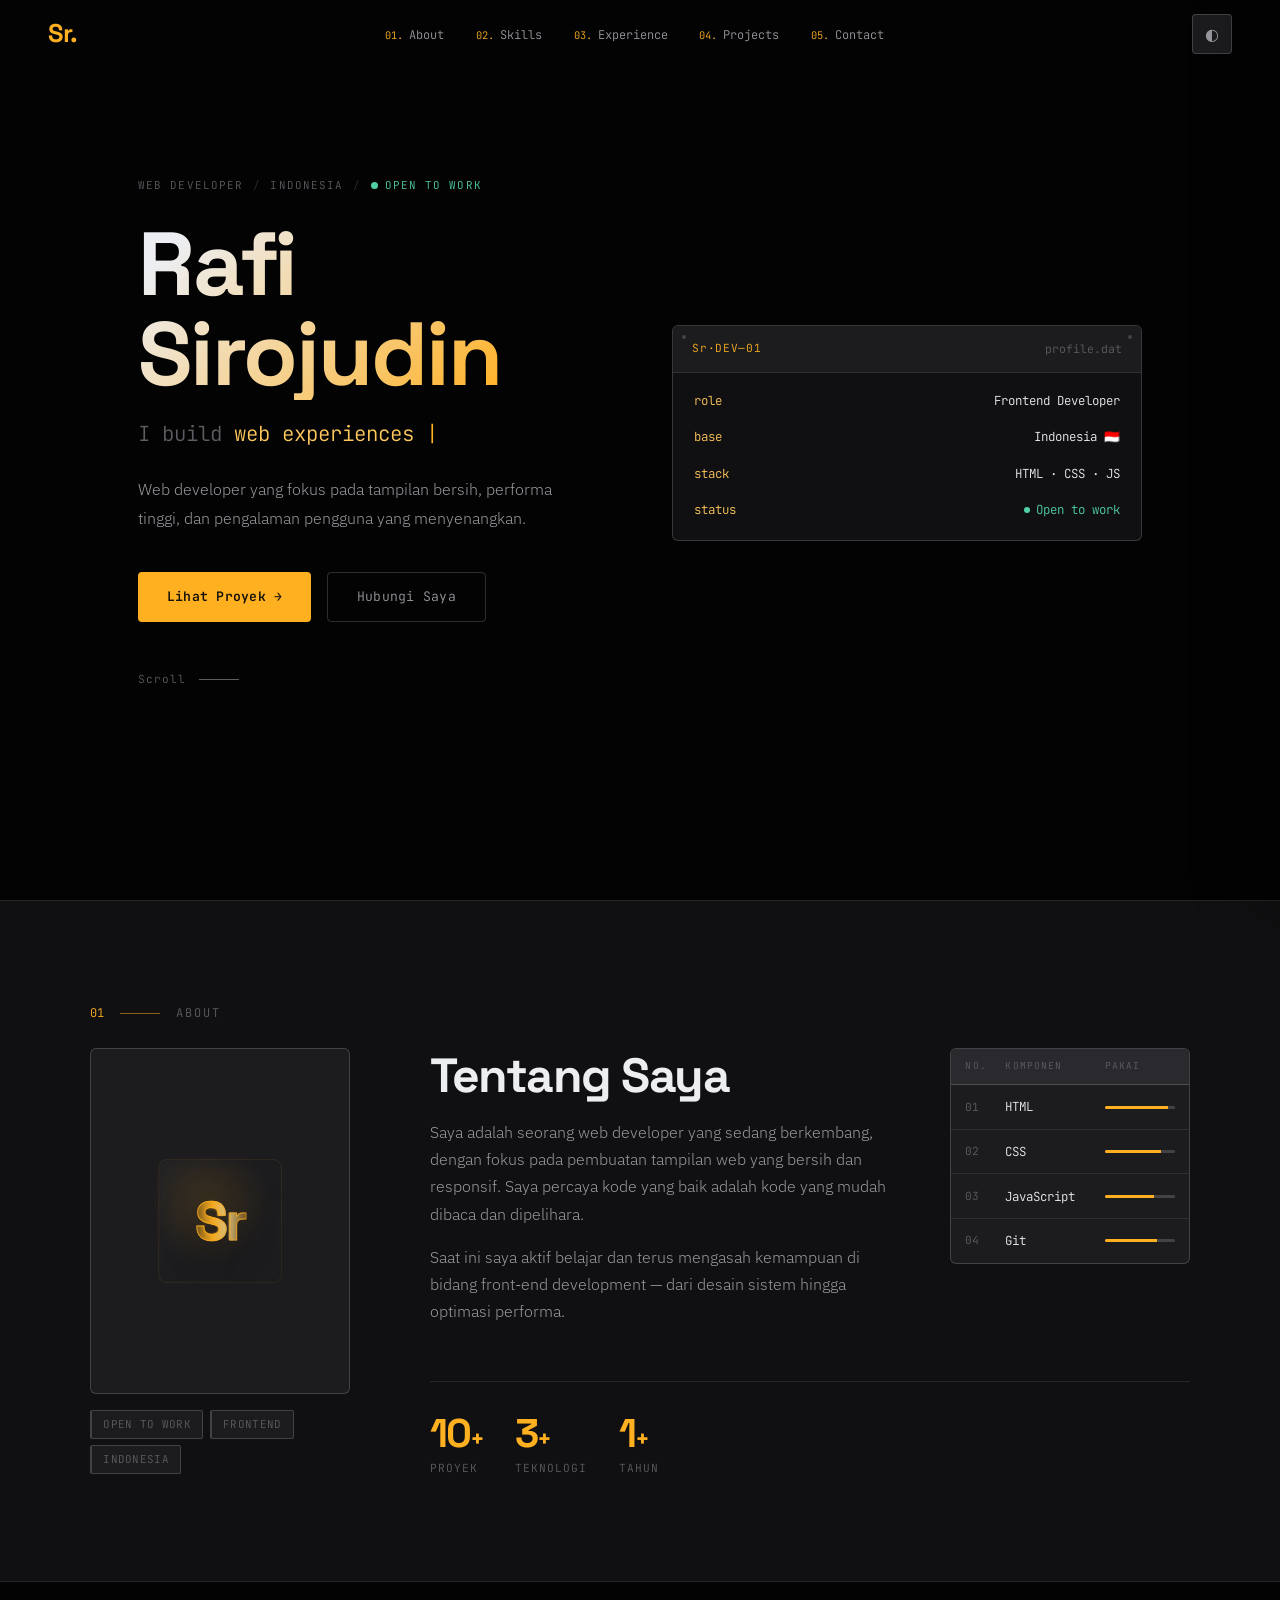
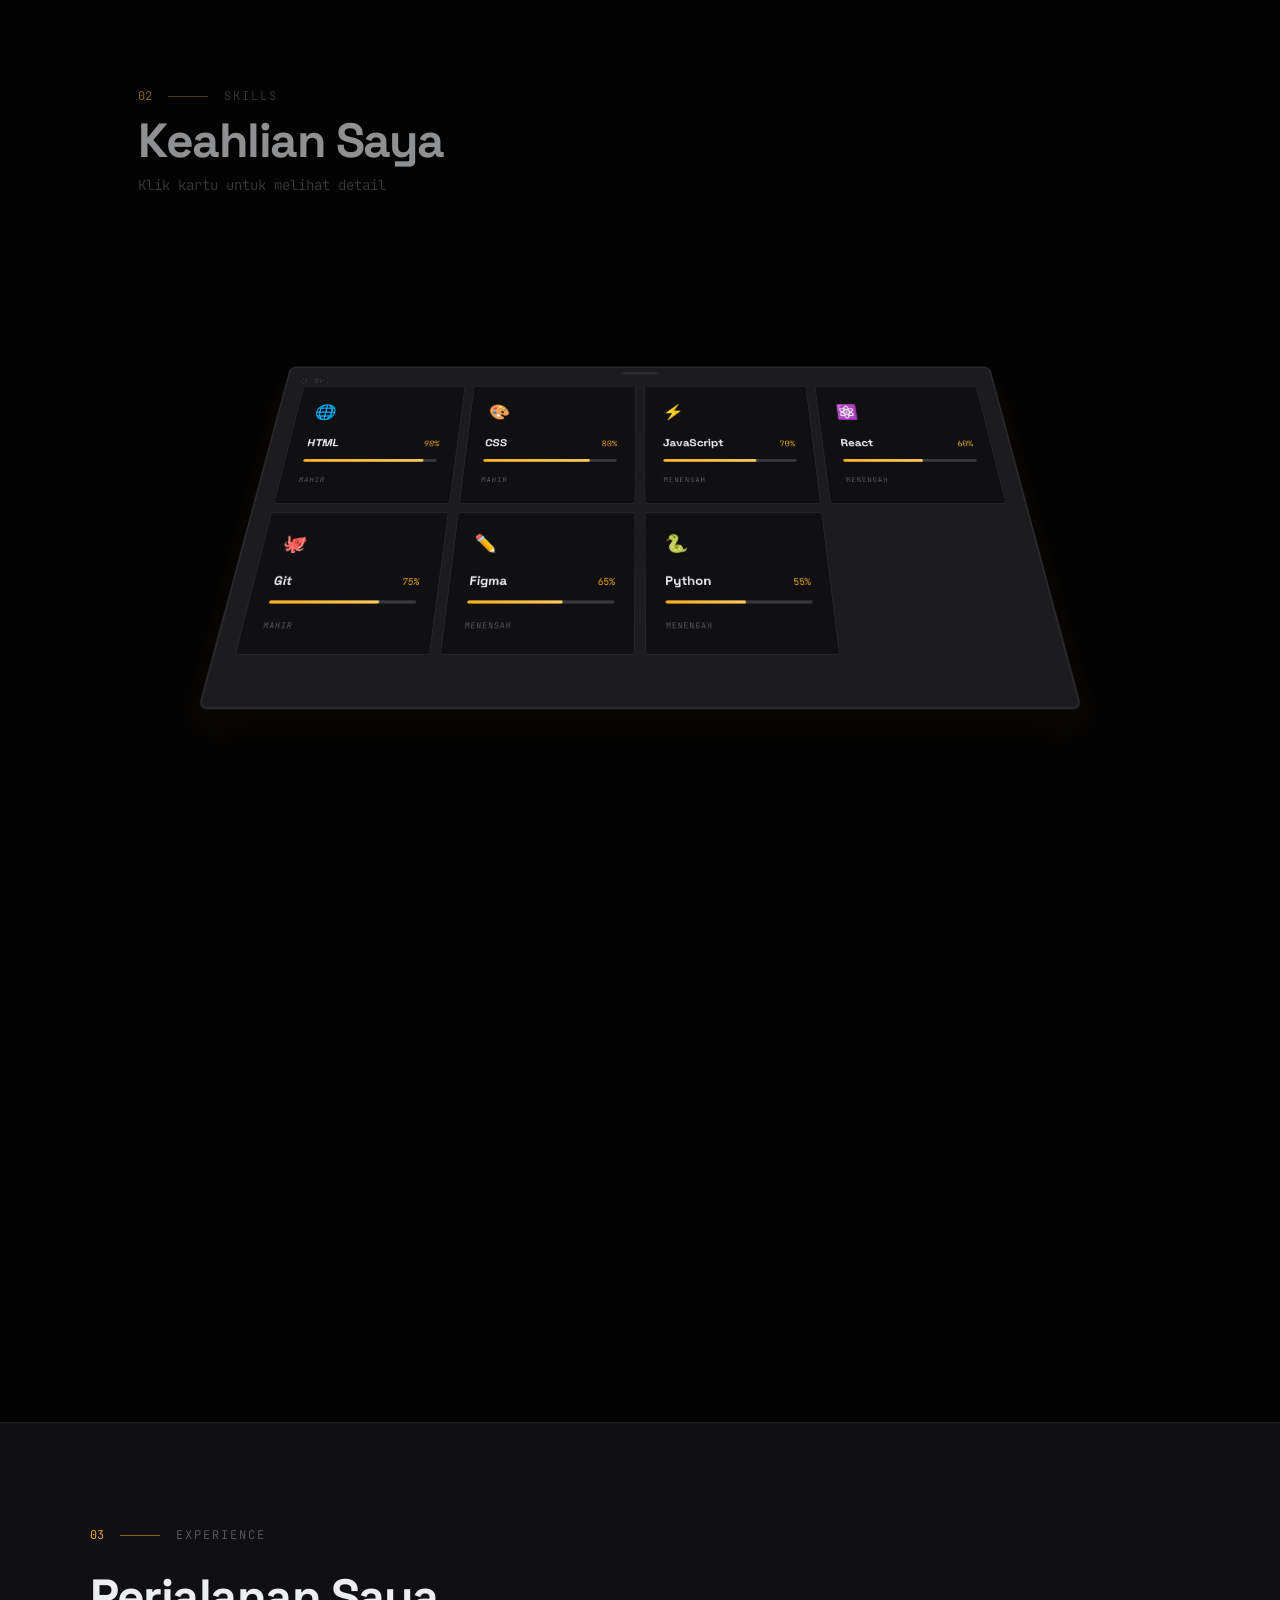
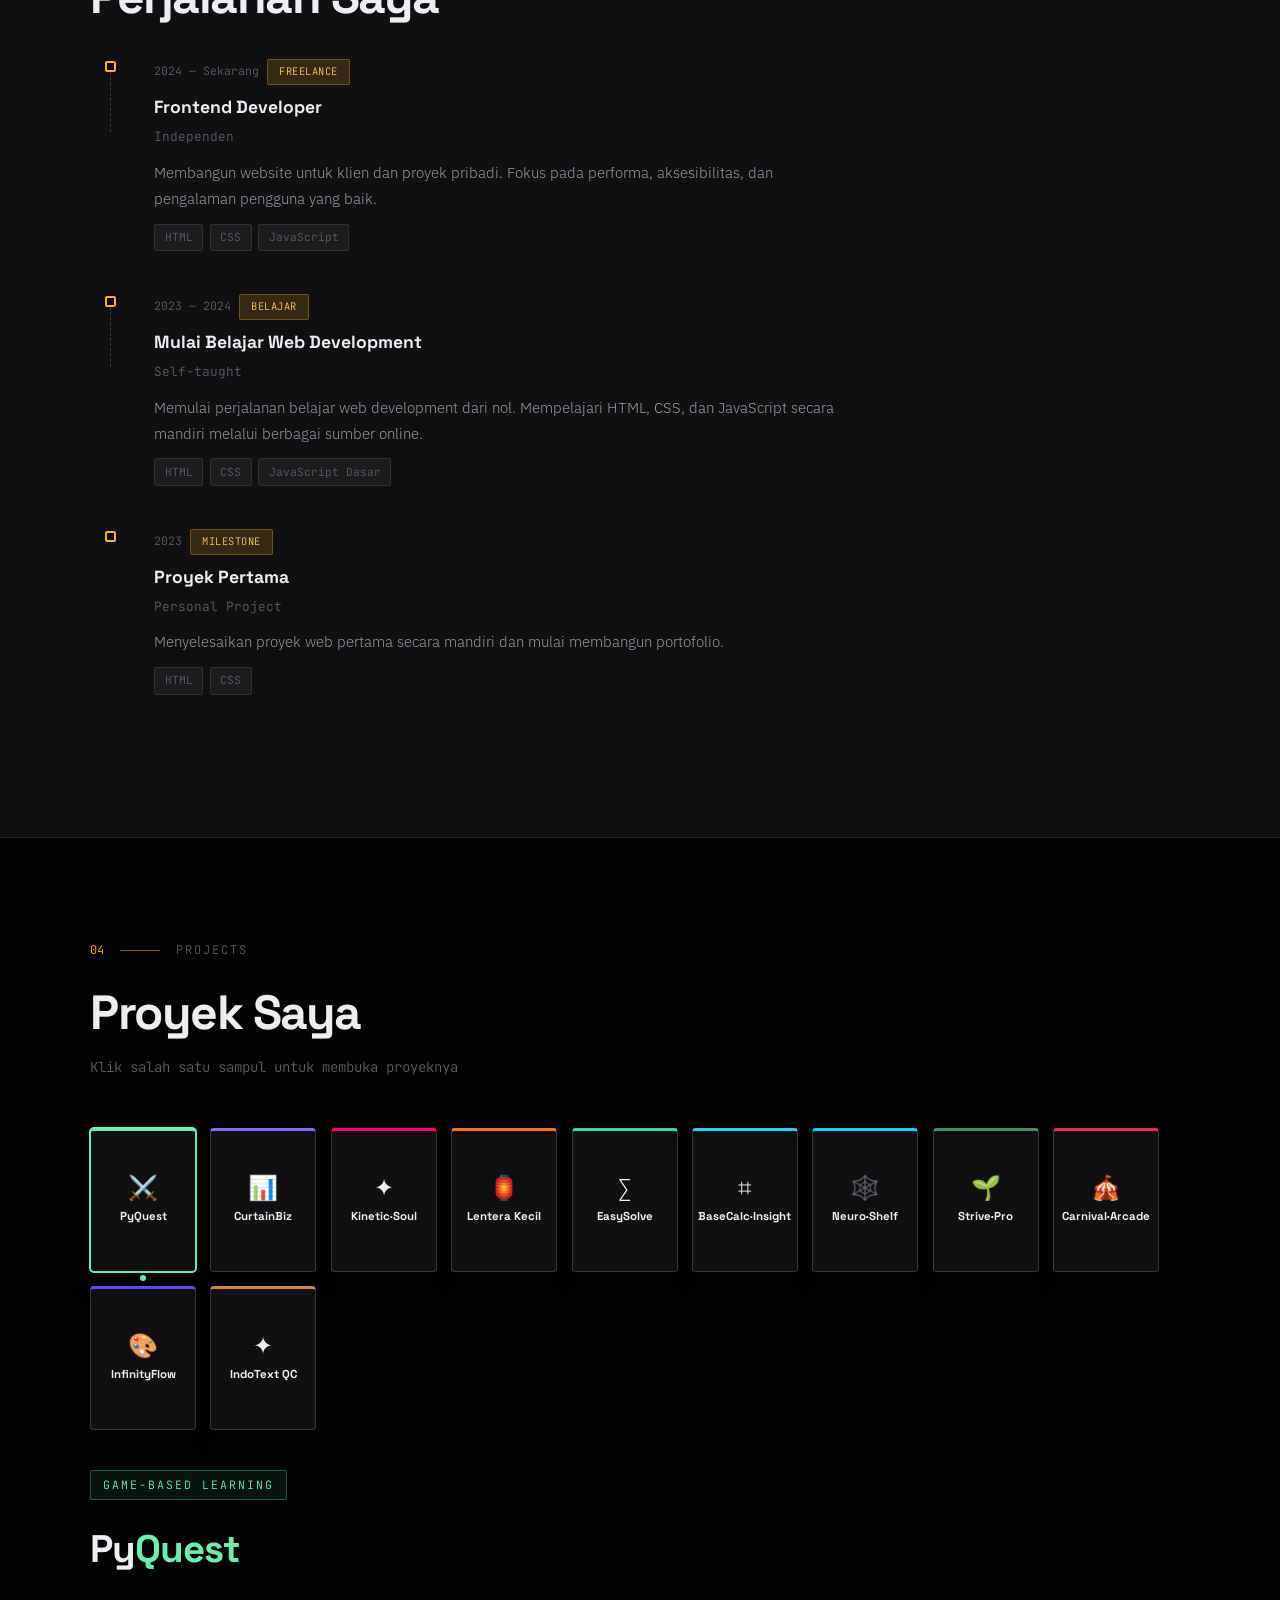
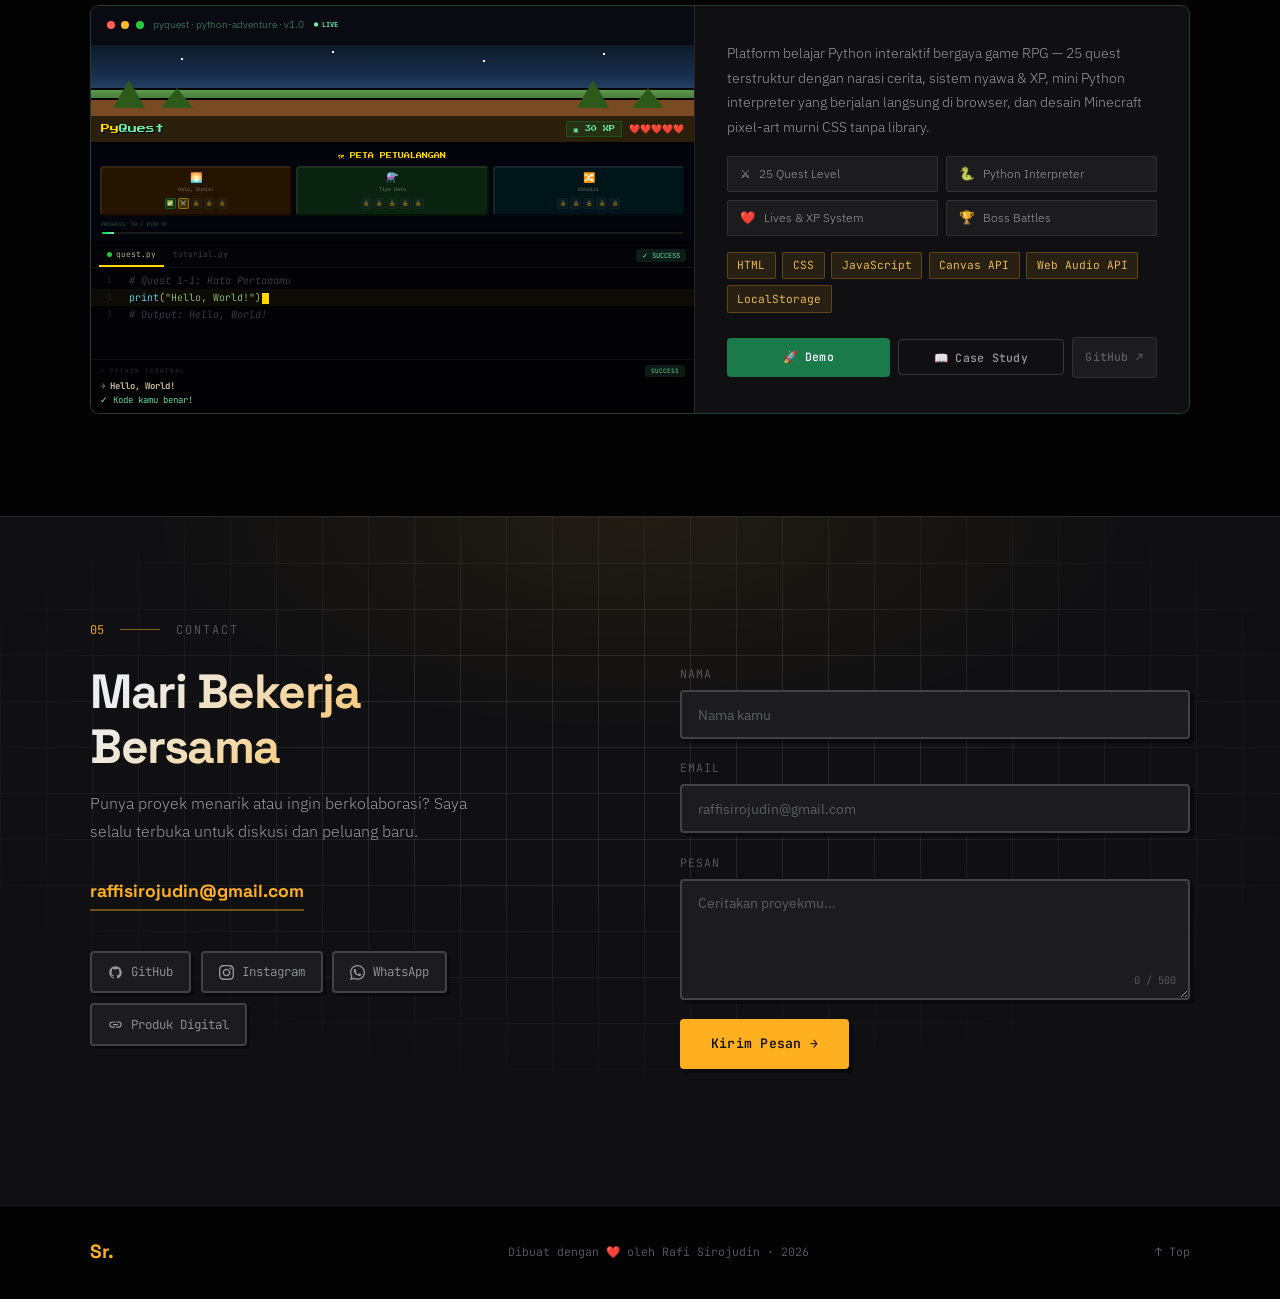
==== commit 956e575c: "Update index.html" ====
--- a/index.html
+++ b/index.html
@@ -22,7 +22,7 @@
       href="https://fonts.googleapis.com/css2?family=Space+Grotesk:wght@400;500;600;700&family=IBM+Plex+Sans:wght@300;400;500;600;700&family=Syne:wght@700;800&family=JetBrains+Mono:wght@400;500;700&family=Press+Start+2P&display=swap"
       rel="stylesheet"
     />
-    <link rel="stylesheet" href="./style.css?v=2.0" />
+    <link rel="stylesheet" href="./style.css?v=2.2" />
   </head>
   <body>
     <div id="page-loader" role="status" aria-label="Memuat halaman">
@@ -548,7 +548,16 @@
     </div>
 
     <section id="experience">
-      <div class="exp-overlay" aria-hidden="true"></div>
+      <div class="exp-overlay" aria-hidden="true">
+        <div class="exp-circles">
+          <div class="exp-circle"></div>
+          <div class="exp-circle"></div>
+          <div class="exp-circle"></div>
+          <div class="exp-circle"></div>
+          <div class="exp-circle"></div>
+          <div class="exp-circle"></div>
+        </div>
+      </div>
       <div class="section-wrap" style="position: relative; z-index: 2">
         <div class="section-label reveal" aria-hidden="true">
           <span class="label-num">03</span><span class="label-line"></span
@@ -3398,7 +3407,11 @@
     <footer>
       <div class="footer-inner">
         <span class="footer-logo" aria-hidden="true">Sr.</span>
-        <div class="footer-tower" aria-hidden="true" title="Selalu membangun sesuatu">
+        <div
+          class="footer-tower"
+          aria-hidden="true"
+          title="Selalu membangun sesuatu"
+        >
           <div class="footer-tower-scale">
             <div class="lt-box lt-box-1">
               <div class="lt-side-left"></div>
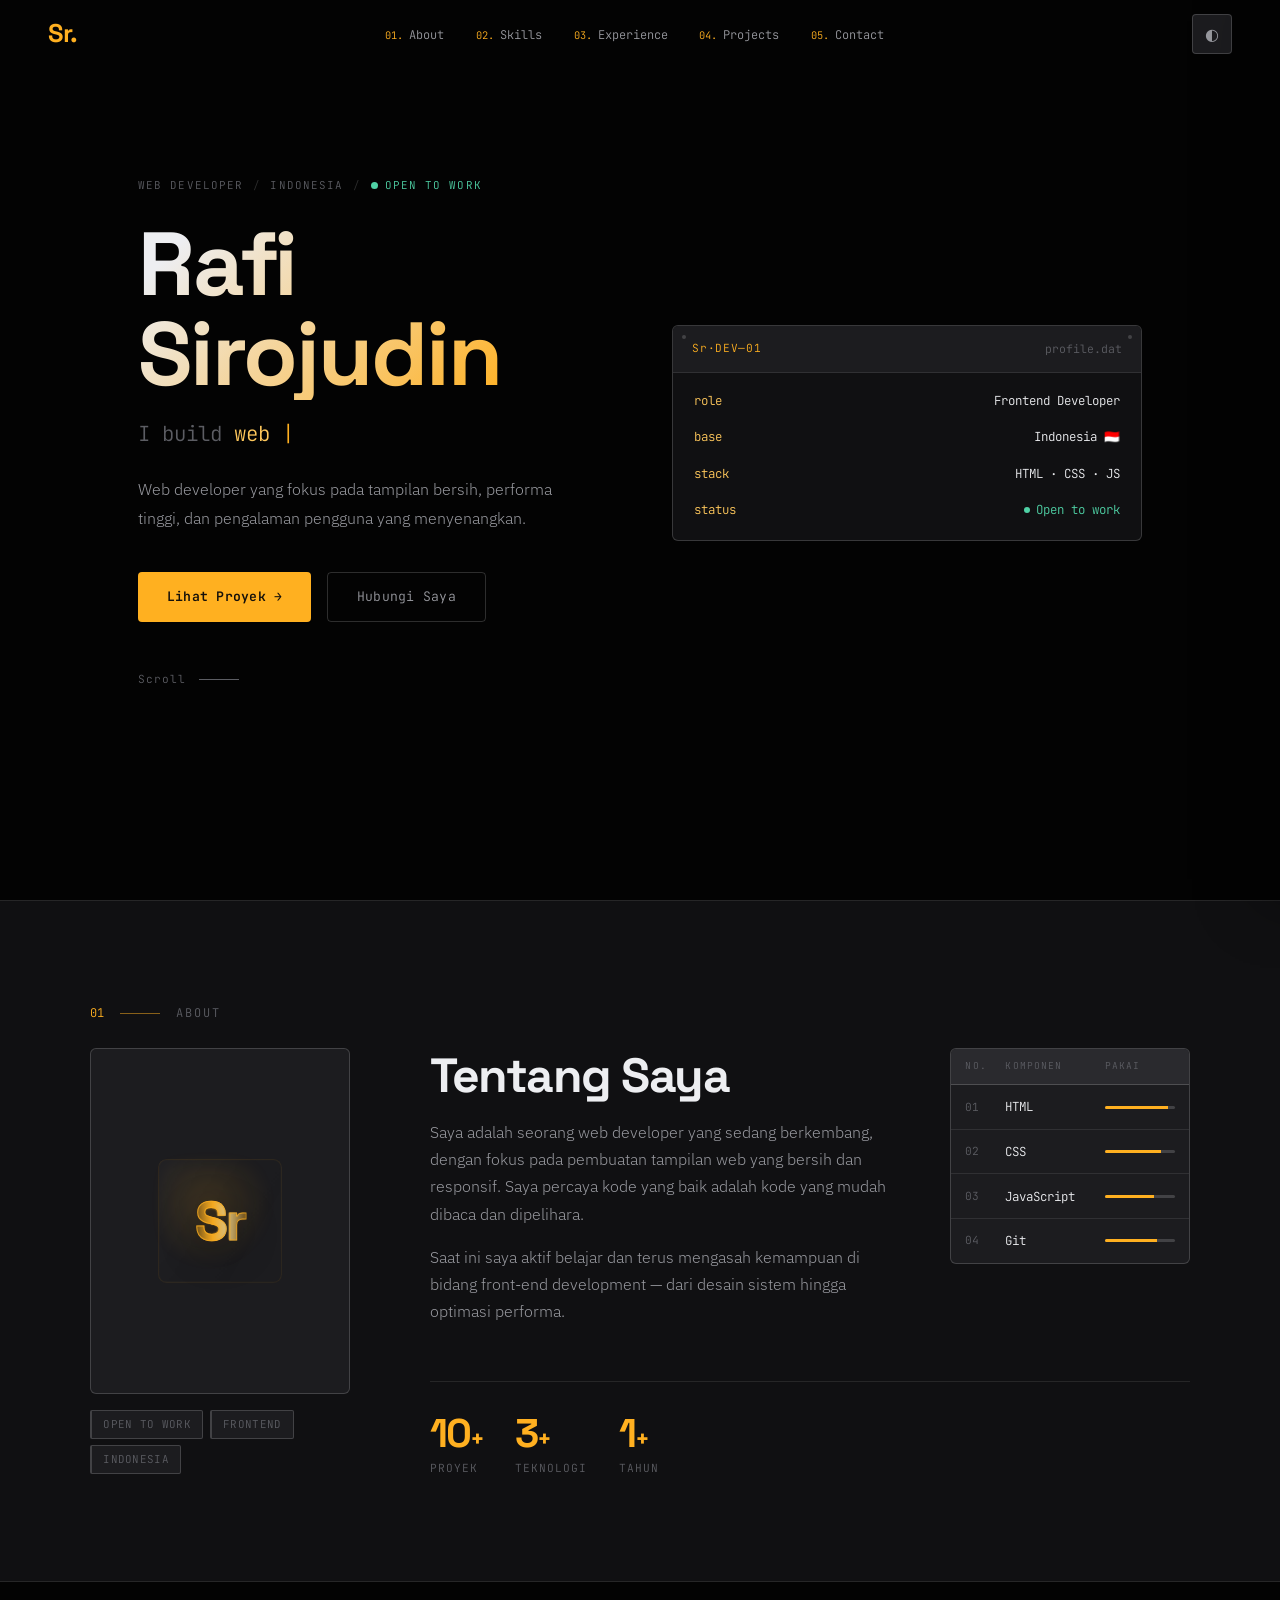
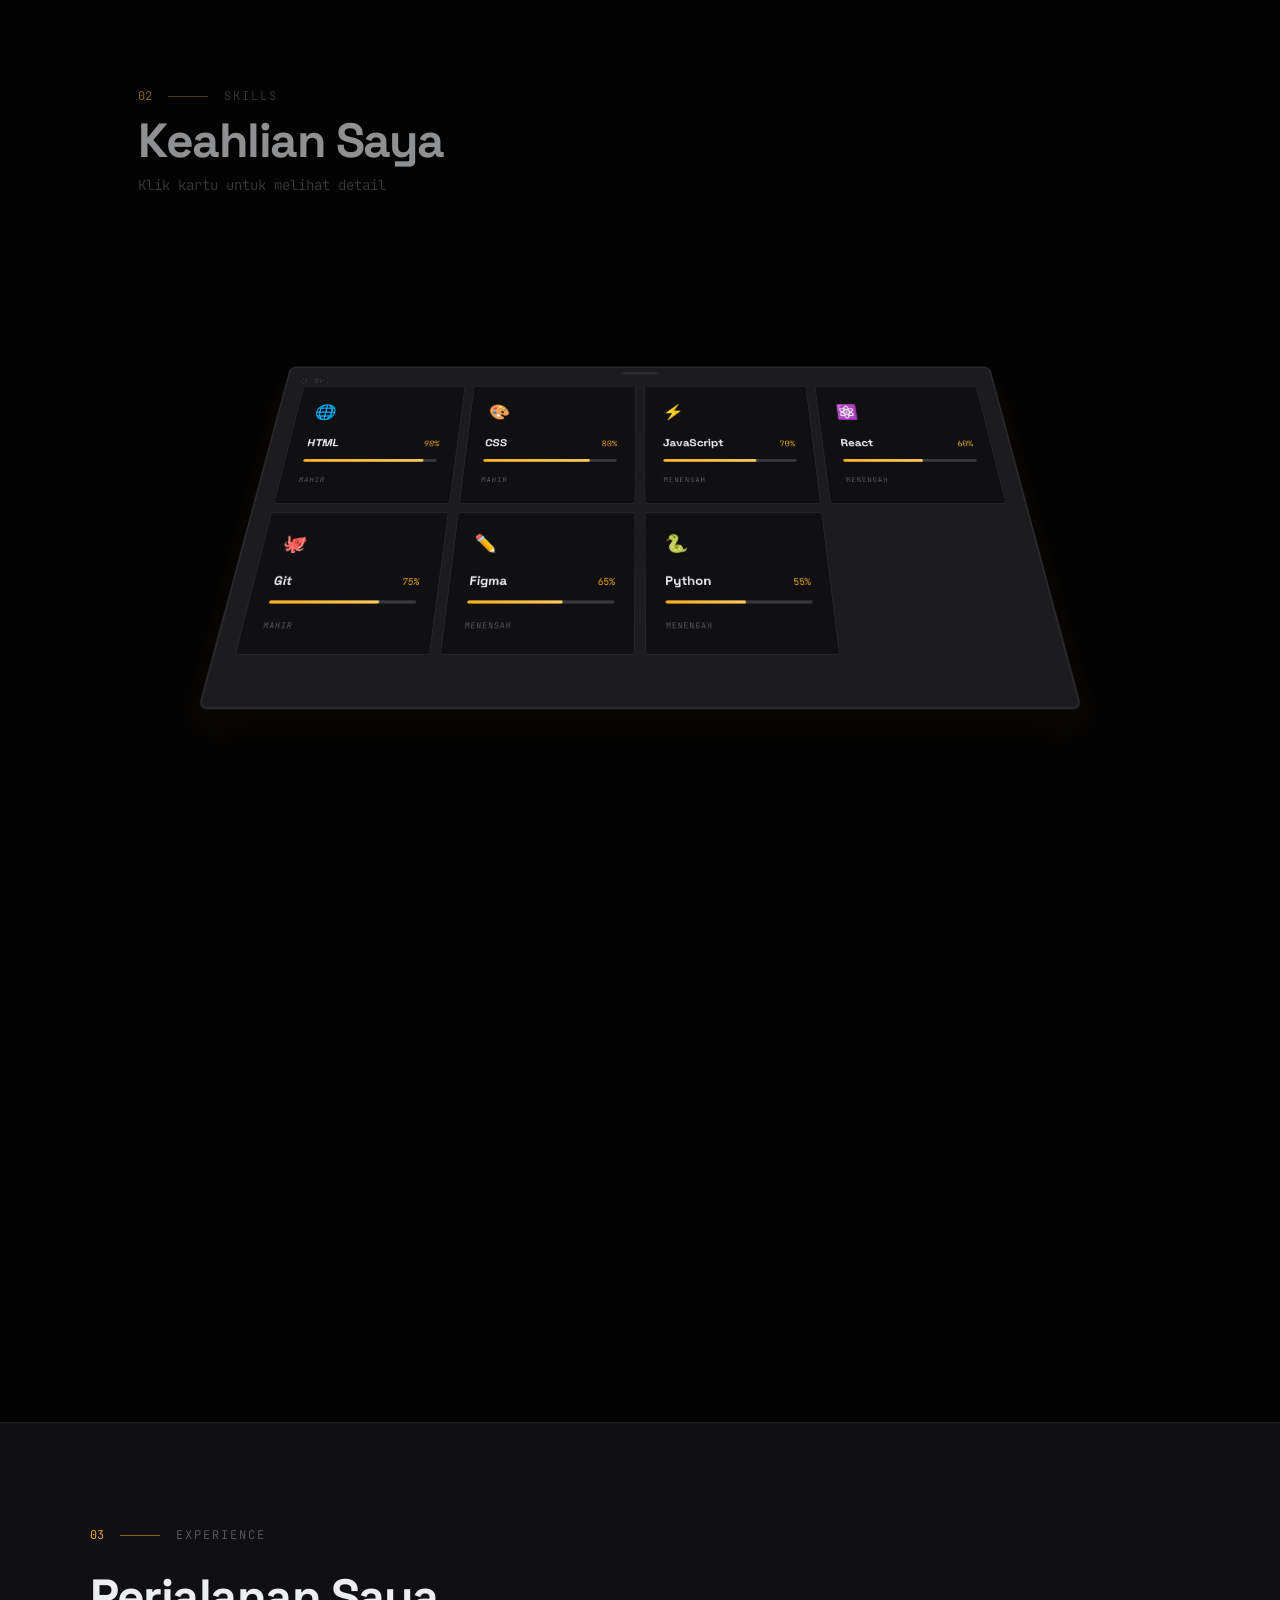
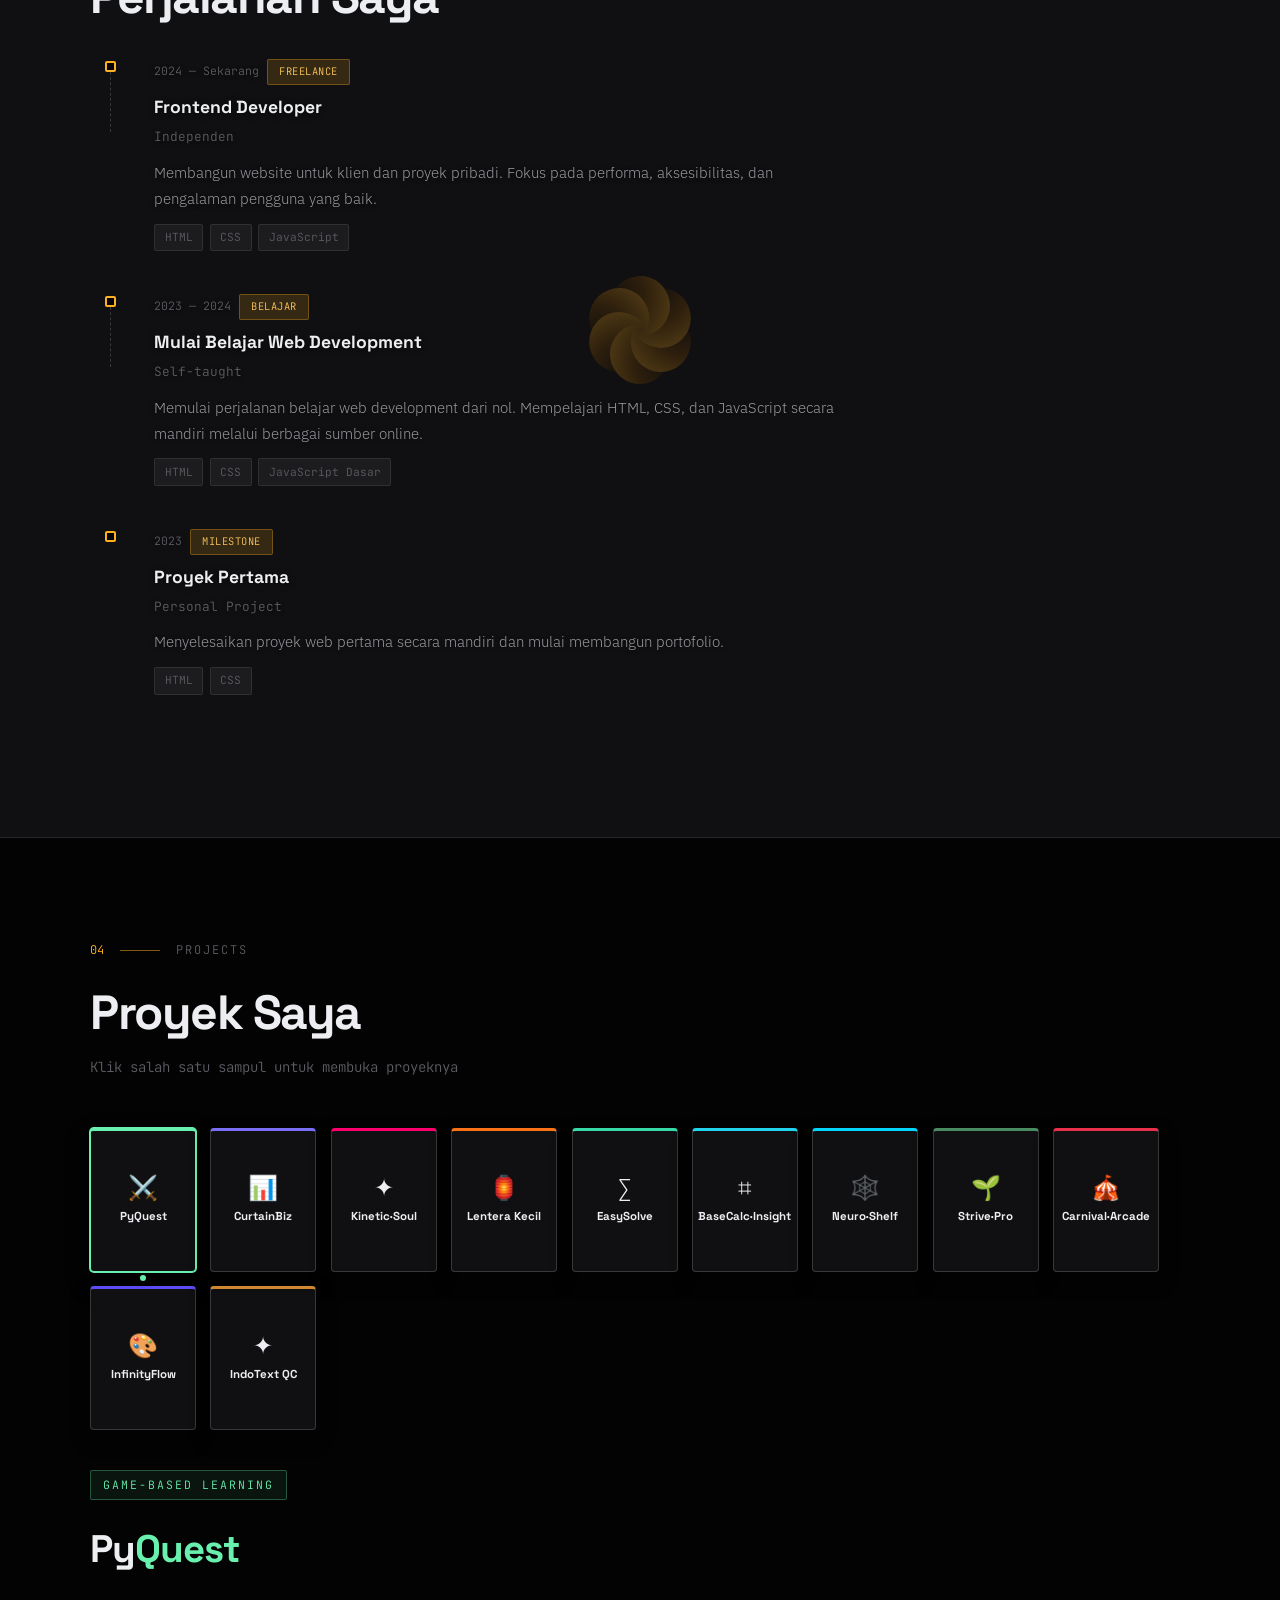
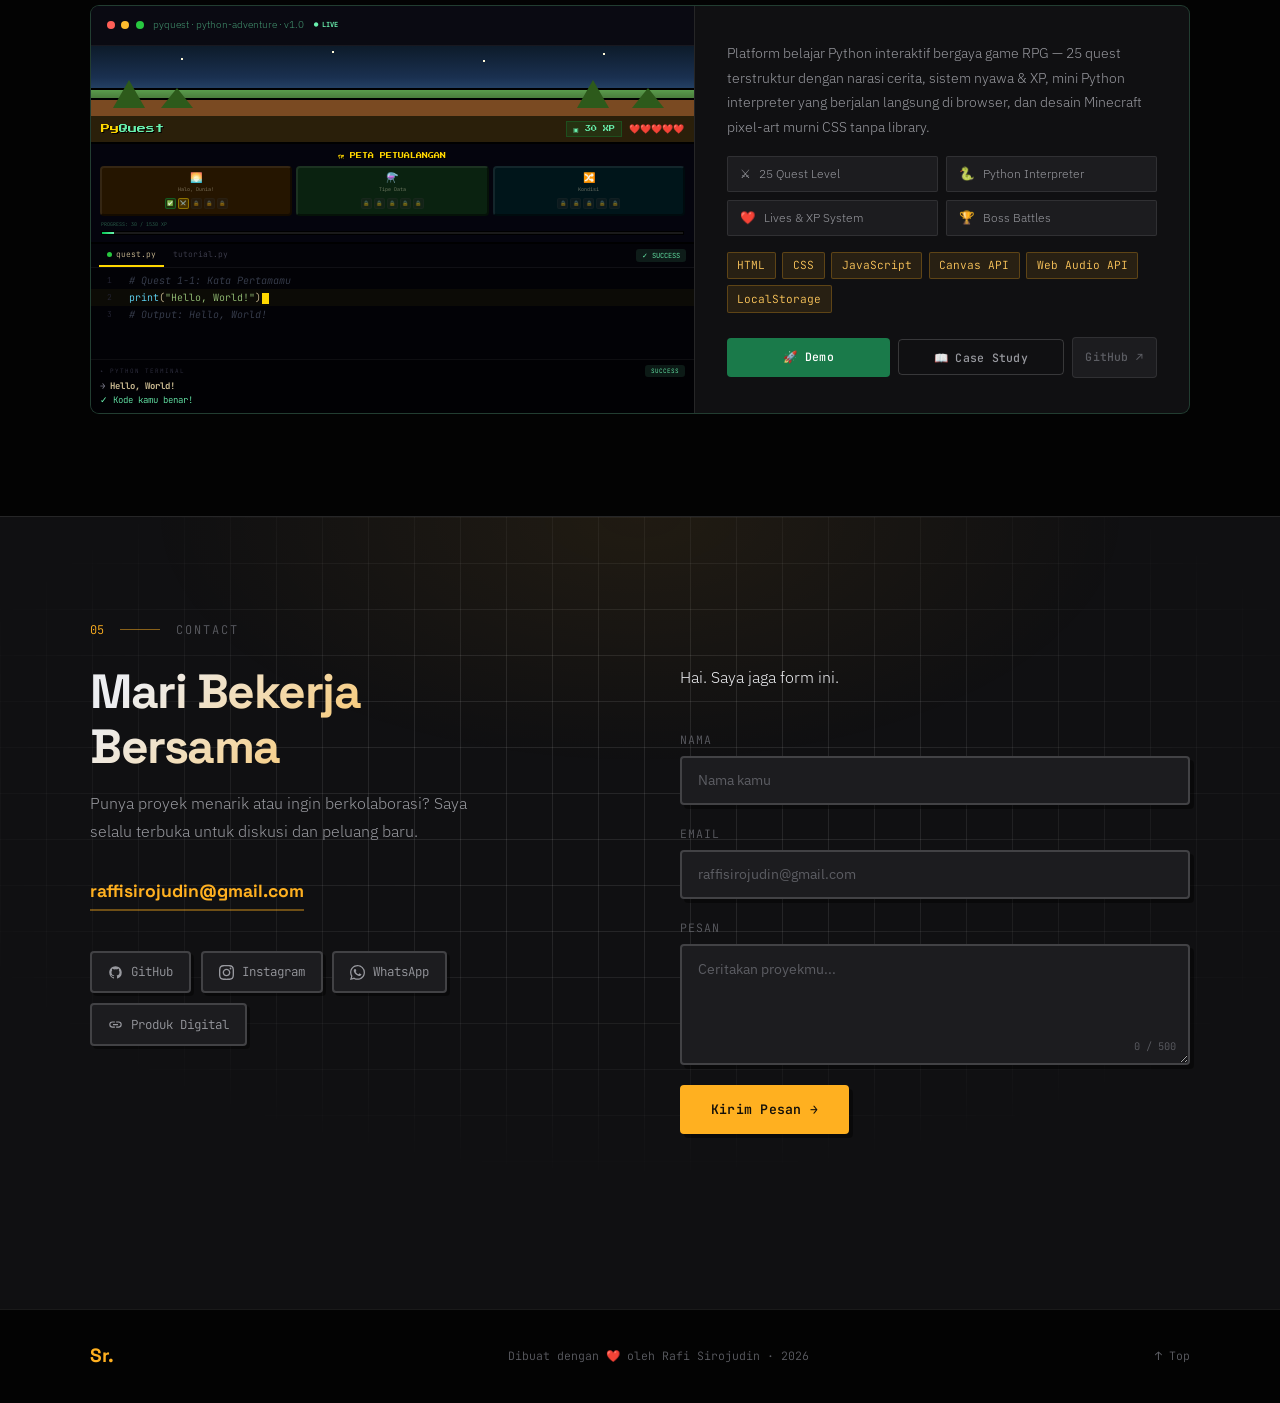
==== commit 776cd7fe: "Update index.html" ====
--- a/index.html
+++ b/index.html
@@ -22,7 +22,7 @@
       href="https://fonts.googleapis.com/css2?family=Space+Grotesk:wght@400;500;600;700&family=IBM+Plex+Sans:wght@300;400;500;600;700&family=Syne:wght@700;800&family=JetBrains+Mono:wght@400;500;700&family=Press+Start+2P&display=swap"
       rel="stylesheet"
     />
-    <link rel="stylesheet" href="./style.css?v=2.2" />
+    <link rel="stylesheet" href="./style.css?v=2.5" />
   </head>
   <body>
     <div id="page-loader" role="status" aria-label="Memuat halaman">
@@ -3338,55 +3338,92 @@
             </div>
           </div>
           <div class="contact-right reveal">
-            <form
-              class="contact-form"
-              id="contact-form"
-              novalidate
-              aria-label="Form kontak"
-            >
-              <div class="form-group">
-                <label for="cf-name">Nama</label
-                ><input
-                  type="text"
-                  id="cf-name"
-                  name="name"
-                  placeholder="Nama kamu"
-                  autocomplete="name"
-                  required
-                />
-              </div>
-              <div class="form-group">
-                <label for="cf-email">Email</label
-                ><input
-                  type="email"
-                  id="cf-email"
-                  name="email"
-                  placeholder="raffisirojudin@gmail.com"
-                  autocomplete="email"
-                  required
-                />
-              </div>
-              <div class="form-group">
-                <label for="cf-msg">Pesan</label
-                ><textarea
-                  id="cf-msg"
-                  name="message"
-                  rows="5"
-                  placeholder="Ceritakan proyekmu..."
-                  required
-                ></textarea>
-              </div>
-              <button type="submit" class="form-submit">
-                Kirim Pesan
-                <span class="btn-arrow" aria-hidden="true">&rarr;</span>
-              </button>
-              <p
-                class="form-note"
-                id="form-note"
-                role="alert"
-                aria-live="assertive"
-              ></p>
-            </form>
+            <div class="bot-stage">
+              <div class="bot" id="bot" data-mood="idle">
+                <div
+                  class="bot-bubble"
+                  id="botBubble"
+                  role="status"
+                  aria-live="polite"
+                >
+                  <span id="botBubbleText">Hai. Saya jaga form ini.</span>
+                </div>
+                <div class="bot-antenna" aria-hidden="true">
+                  <span class="bot-antenna-rod"></span>
+                  <span class="bot-antenna-tip"></span>
+                </div>
+                <div class="bot-head3d" aria-hidden="true">
+                  <div class="bot-head">
+                    <span class="bot-ear bot-ear--l"></span>
+                    <span class="bot-ear bot-ear--r"></span>
+                    <div class="bot-face">
+                      <div class="bot-visor">
+                        <div class="bot-eyes" id="botEyes">
+                          <span class="bot-eye"></span>
+                          <span class="bot-eye"></span>
+                        </div>
+                        <span class="bot-cheek bot-cheek--l"></span>
+                        <span class="bot-cheek bot-cheek--r"></span>
+                        <span class="bot-mouth"></span>
+                      </div>
+                    </div>
+                  </div>
+                </div>
+              </div>
+              <form
+                class="contact-form bot-card"
+                id="contact-form"
+                novalidate
+                aria-label="Form kontak"
+              >
+                <span class="bot-hand bot-hand--l" aria-hidden="true"></span>
+                <span class="bot-hand bot-hand--r" aria-hidden="true"></span>
+                <div class="form-group">
+                  <label for="cf-name">Nama</label
+                  ><input
+                    type="text"
+                    id="cf-name"
+                    name="name"
+                    placeholder="Nama kamu"
+                    autocomplete="name"
+                    required
+                  />
+                </div>
+                <div class="form-group">
+                  <label for="cf-email">Email</label
+                  ><input
+                    type="email"
+                    id="cf-email"
+                    name="email"
+                    placeholder="raffisirojudin@gmail.com"
+                    autocomplete="email"
+                    required
+                  />
+                </div>
+                <div class="form-group">
+                  <label for="cf-msg">Pesan</label
+                  ><textarea
+                    id="cf-msg"
+                    name="message"
+                    rows="5"
+                    placeholder="Ceritakan proyekmu..."
+                    required
+                  ></textarea>
+                </div>
+                <button type="submit" class="form-submit" id="cf-submit">
+                  Kirim Pesan
+                  <span class="btn-arrow" aria-hidden="true">&rarr;</span>
+                </button>
+                <p
+                  class="form-note"
+                  id="form-note"
+                  role="alert"
+                  aria-live="assertive"
+                ></p>
+                <span class="bot-foot bot-foot--l" aria-hidden="true"></span>
+                <span class="bot-foot bot-foot--r" aria-hidden="true"></span>
+              </form>
+            </div>
           </div>
         </div>
       </div>
--- a/style.css
+++ b/style.css
@@ -1301,6 +1301,63 @@
   background: var(--ink-2);
   border-top: 1px solid var(--stroke);
   border-bottom: 1px solid var(--stroke);
+  position: relative;
+  overflow: hidden;
+}
+.exp-overlay {
+  position: absolute;
+  inset: 0;
+  overflow: hidden;
+  pointer-events: none;
+  opacity: 0.28;
+  z-index: 0;
+}
+.exp-circles {
+  position: absolute;
+  inset: 0;
+  display: flex;
+  align-items: center;
+  justify-content: center;
+}
+.exp-circle {
+  position: absolute;
+  height: 100px;
+  width: 100px;
+  border-radius: 50%;
+  background: radial-gradient(
+    circle at 50% 0%,
+    #180f04,
+    #7a4700,
+    var(--accent)
+  );
+  --angle: 90deg;
+  --amplitude: 30px;
+  --scale: 0.7;
+  transform: translate(
+      calc(cos(var(--angle)) * var(--amplitude)),
+      calc(sin(var(--angle)) * var(--amplitude) * -1)
+    )
+    scale(var(--scale)) rotate(calc(-1 * var(--angle) + 17deg));
+  transition: transform 0.25s ease-out;
+  mix-blend-mode: lighten;
+}
+.exp-circle:nth-child(1) {
+  --angle: 30deg;
+}
+.exp-circle:nth-child(2) {
+  --angle: 90deg;
+}
+.exp-circle:nth-child(3) {
+  --angle: 150deg;
+}
+.exp-circle:nth-child(4) {
+  --angle: 210deg;
+}
+.exp-circle:nth-child(5) {
+  --angle: 270deg;
+}
+.exp-circle:nth-child(6) {
+  --angle: 330deg;
 }
 .timeline {
   margin-top: 2rem;
@@ -1365,6 +1422,7 @@
   font-size: 0.72rem;
   color: var(--text-3);
   margin-bottom: 0.5rem;
+  text-shadow: 0 1px 4px rgba(0, 0, 0, 0.7);
 }
 .tl-tag {
   display: inline-block;
@@ -1385,12 +1443,14 @@
   font-size: 1.1rem;
   font-weight: 700;
   margin-bottom: 0.2rem;
+  text-shadow: 0 1px 6px rgba(0, 0, 0, 0.7);
 }
 .tl-place {
   font-size: 0.8rem;
   color: var(--text-3);
   font-family: var(--font-mono);
   margin-bottom: 0.75rem;
+  text-shadow: 0 1px 4px rgba(0, 0, 0, 0.7);
 }
 .tl-desc {
   color: var(--text-2);
@@ -1398,6 +1458,7 @@
   line-height: 1.75;
   margin-bottom: 0.75rem;
   max-width: 700px;
+  text-shadow: 0 1px 4px rgba(0, 0, 0, 0.7);
 }
 .tl-stack {
   display: flex;
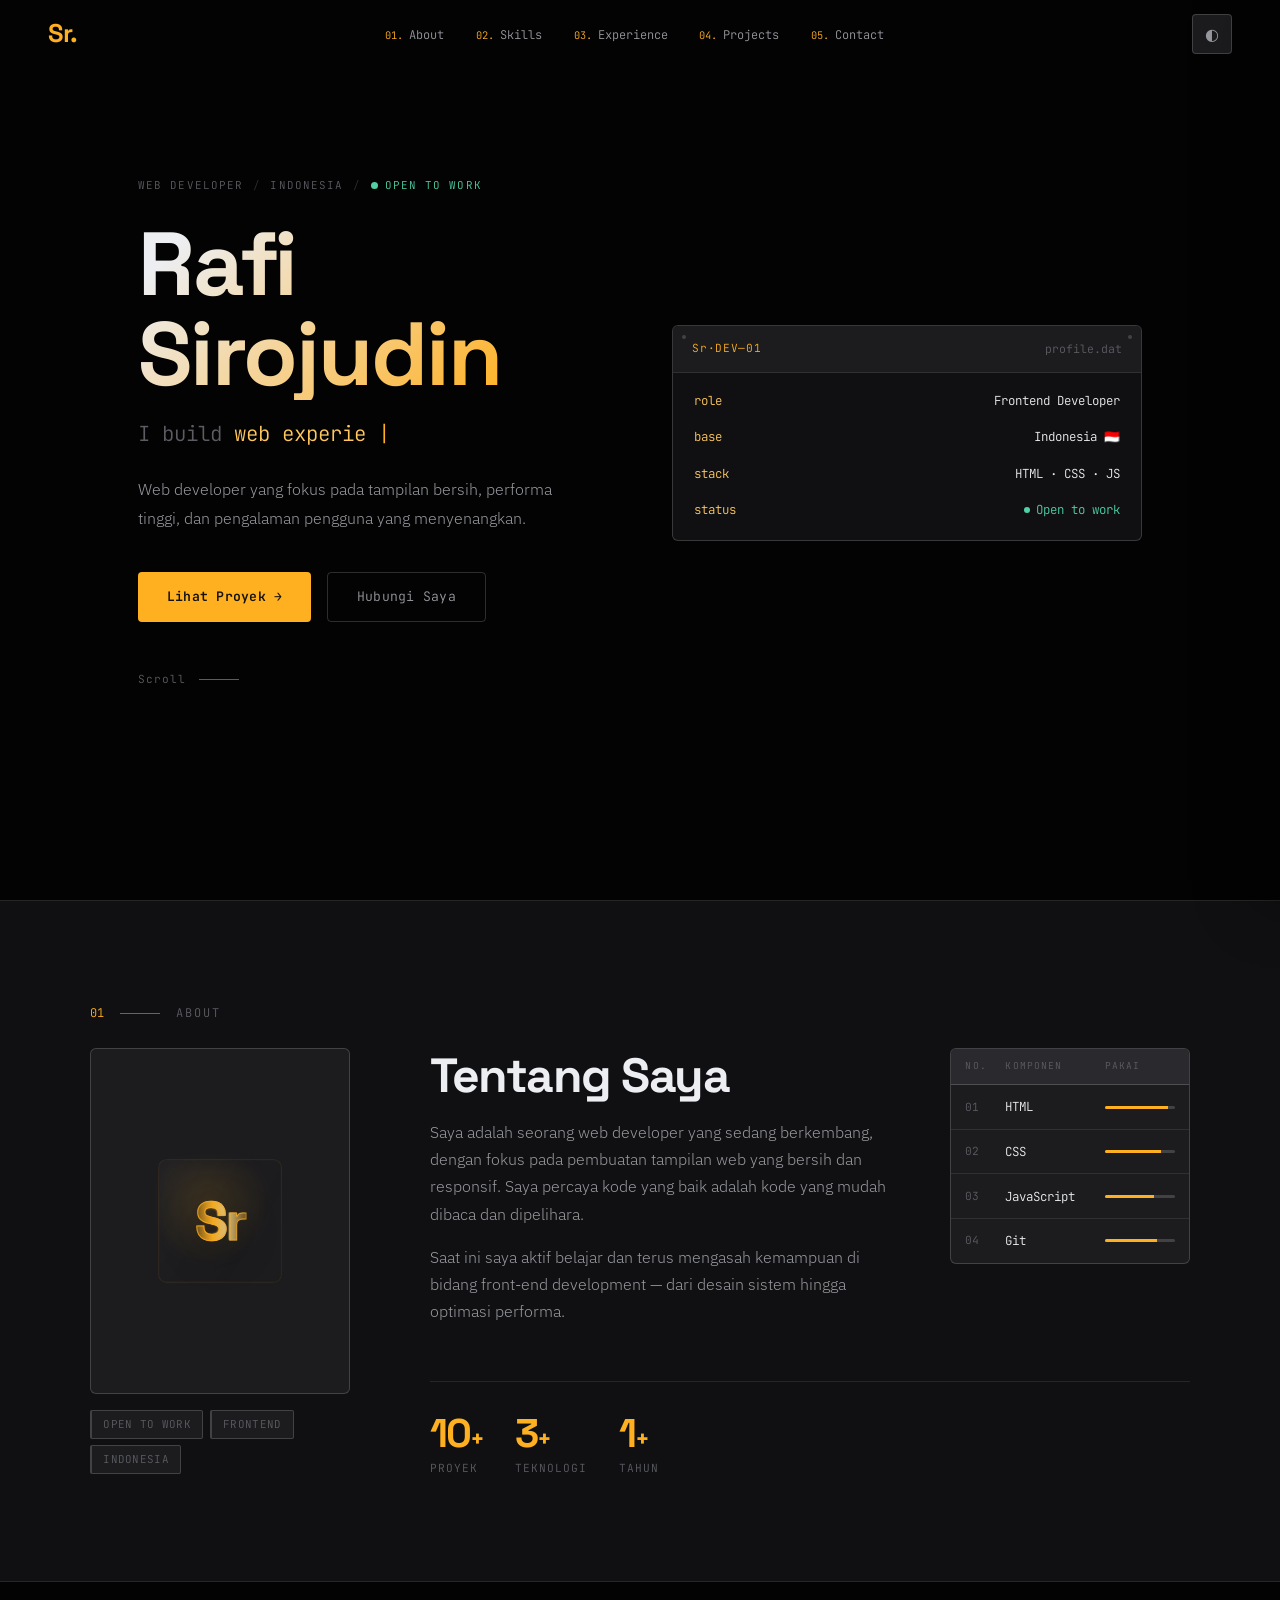
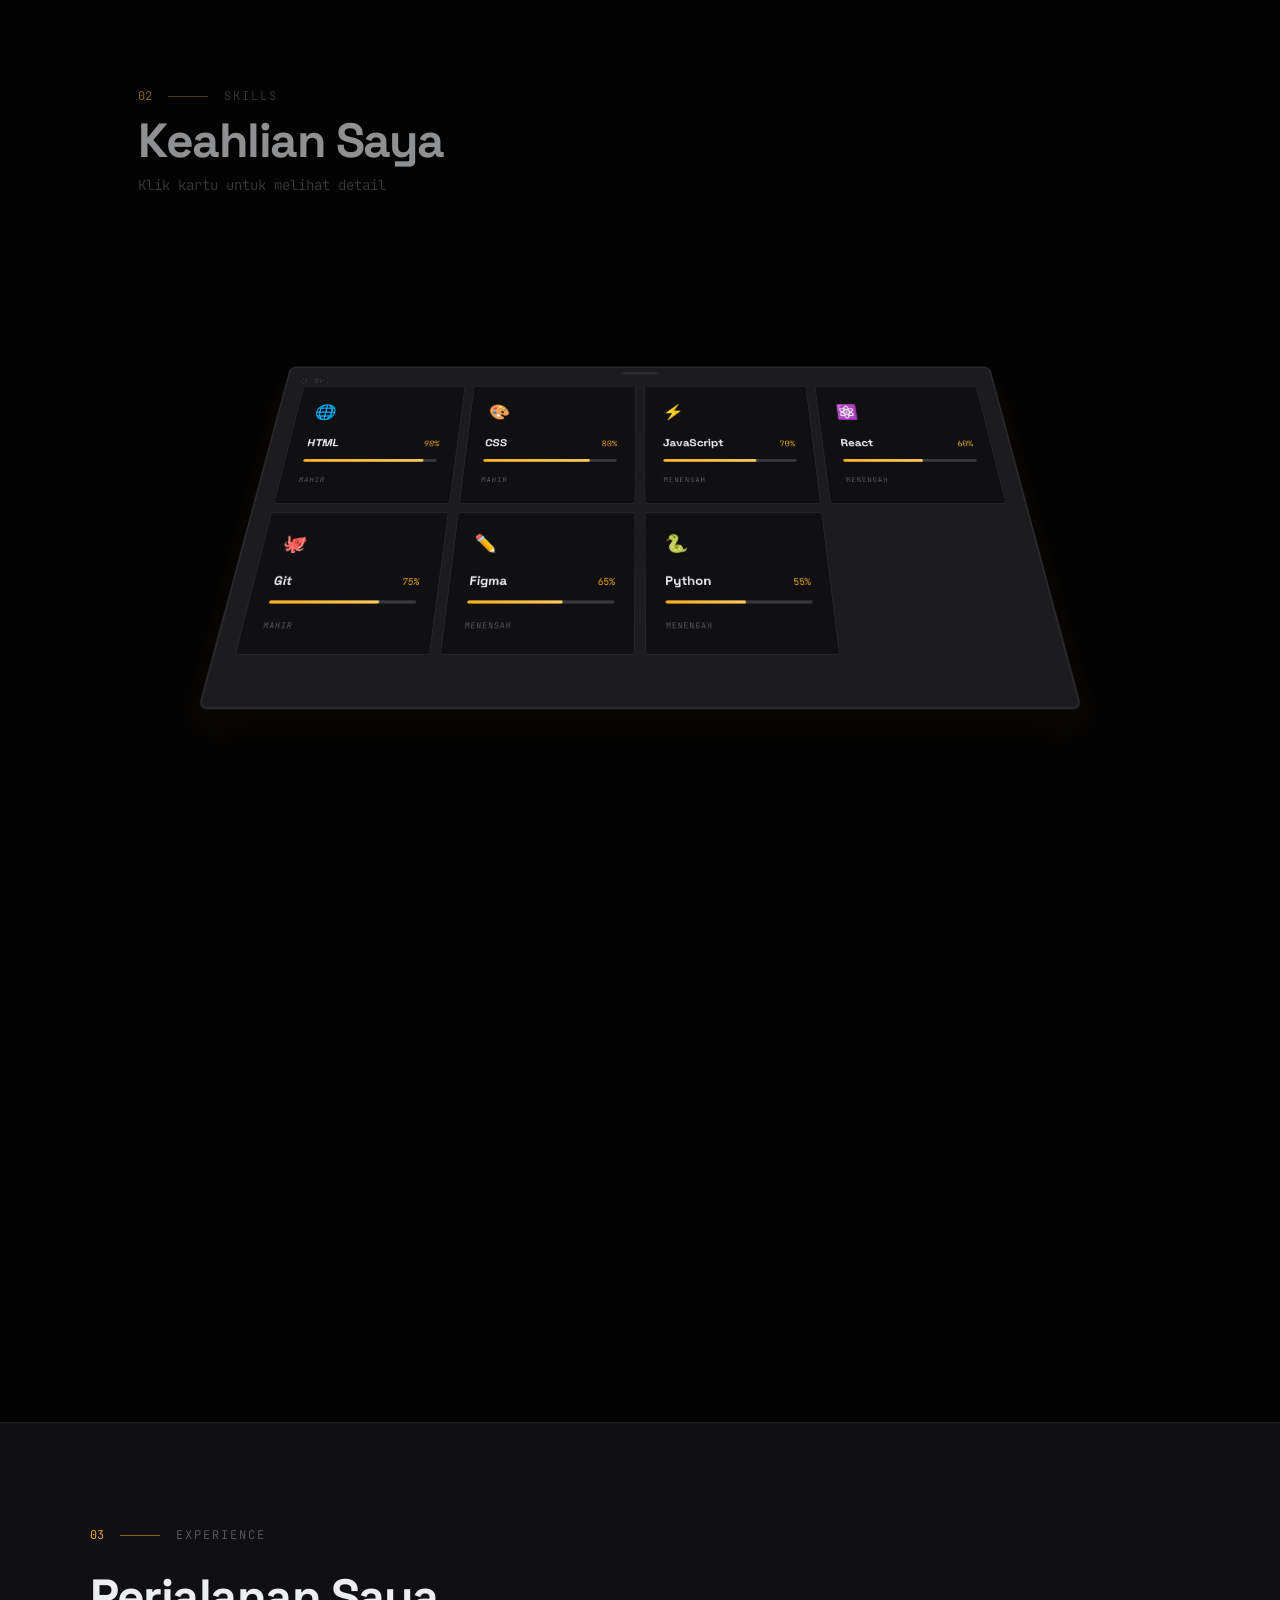
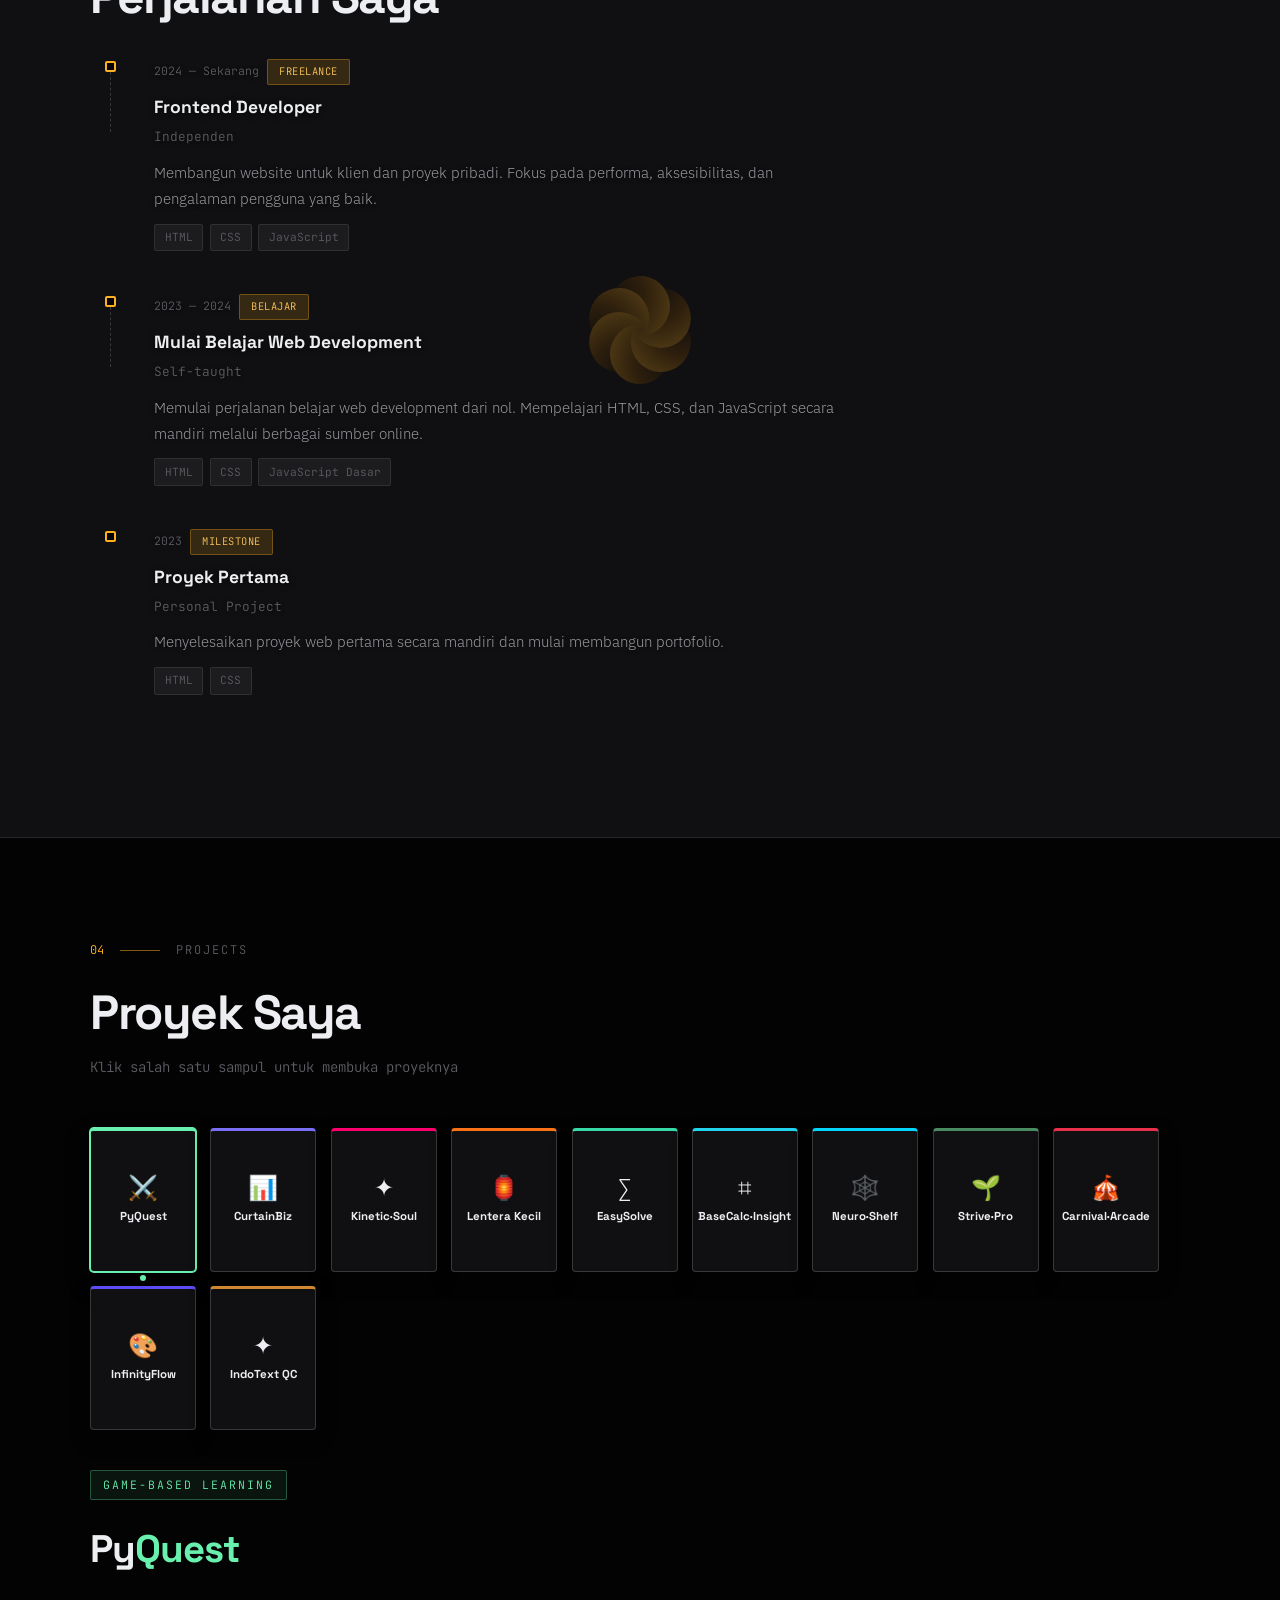
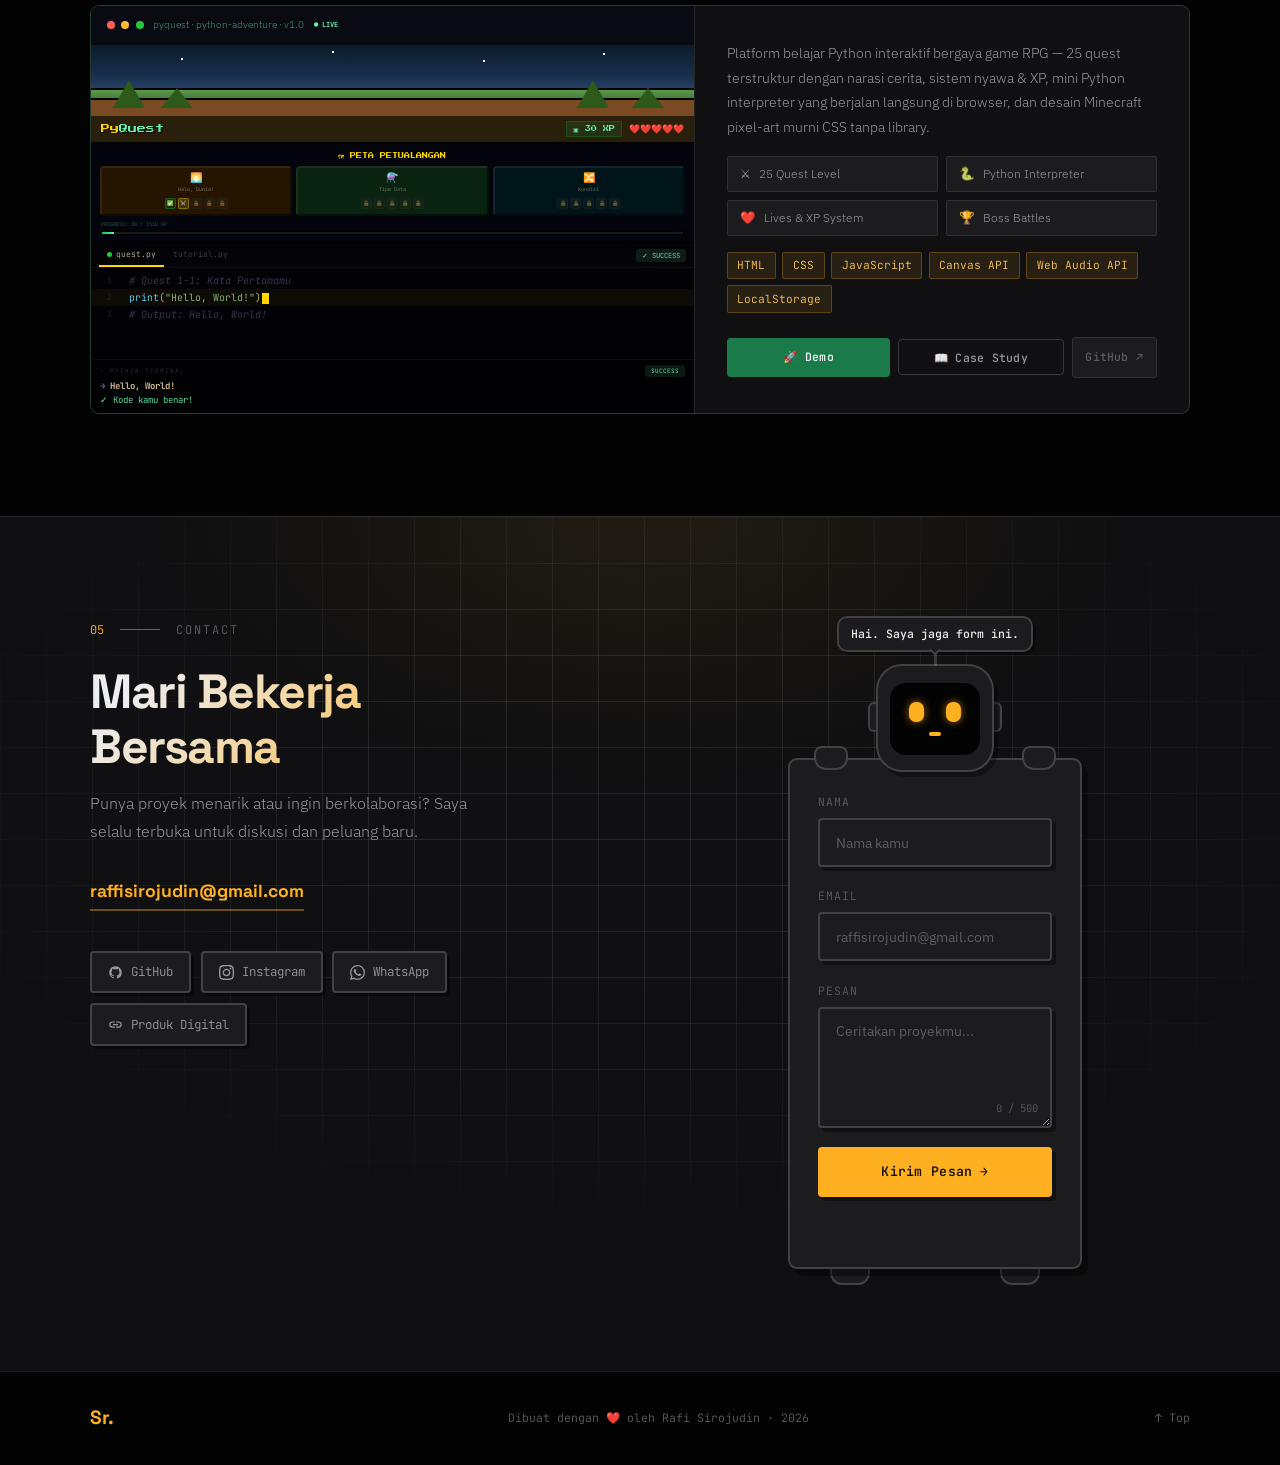
==== commit cc20044a: "Update index.html" ====
--- a/index.html
+++ b/index.html
@@ -22,7 +22,7 @@
       href="https://fonts.googleapis.com/css2?family=Space+Grotesk:wght@400;500;600;700&family=IBM+Plex+Sans:wght@300;400;500;600;700&family=Syne:wght@700;800&family=JetBrains+Mono:wght@400;500;700&family=Press+Start+2P&display=swap"
       rel="stylesheet"
     />
-    <link rel="stylesheet" href="./style.css?v=2.5" />
+    <link rel="stylesheet" href="./style.css?v=2.6" />
   </head>
   <body>
     <div id="page-loader" role="status" aria-label="Memuat halaman">
@@ -3346,7 +3346,9 @@
                   role="status"
                   aria-live="polite"
                 >
-                  <span id="botBubbleText">Hai. Saya jaga form ini.</span>
+                  <span id="botBubbleText"
+                    >Hai. Saya jaga form ini.</span
+                  >
                 </div>
                 <div class="bot-antenna" aria-hidden="true">
                   <span class="bot-antenna-rod"></span>
@@ -3444,11 +3446,7 @@
     <footer>
       <div class="footer-inner">
         <span class="footer-logo" aria-hidden="true">Sr.</span>
-        <div
-          class="footer-tower"
-          aria-hidden="true"
-          title="Selalu membangun sesuatu"
-        >
+        <div class="footer-tower" aria-hidden="true" title="Selalu membangun sesuatu">
           <div class="footer-tower-scale">
             <div class="lt-box lt-box-1">
               <div class="lt-side-left"></div>
--- a/style.css
+++ b/style.css
@@ -2689,6 +2689,369 @@
     transform: scale(1) rotate(0deg);
   }
 }
+/* ═══ CONTACT ROBOT COMPANION ═══ */
+.bot-stage {
+  display: flex;
+  flex-direction: column;
+  align-items: center;
+  position: relative;
+}
+.bot {
+  position: relative;
+  z-index: 1;
+  margin-bottom: -14px;
+  animation: bot-float 4s ease-in-out infinite alternate;
+}
+@keyframes bot-float {
+  from {
+    transform: translateY(0);
+  }
+  to {
+    transform: translateY(-5px);
+  }
+}
+.bot-antenna {
+  position: absolute;
+  top: -26px;
+  left: 50%;
+  transform: translateX(-50%);
+  display: flex;
+  flex-direction: column;
+  align-items: center;
+  z-index: 2;
+}
+.bot-antenna-rod {
+  width: 3px;
+  height: 18px;
+  background: var(--stroke-2);
+  border-radius: 2px;
+}
+.bot-antenna-tip {
+  width: 12px;
+  height: 12px;
+  border-radius: 50%;
+  background: var(--accent);
+  border: 2px solid var(--ink);
+  order: -1;
+  margin-bottom: -2px;
+  position: relative;
+  animation: bot-bob 2.4s ease-in-out infinite;
+}
+.bot-antenna-tip::after {
+  content: "";
+  position: absolute;
+  top: 2px;
+  left: 2px;
+  width: 3px;
+  height: 3px;
+  border-radius: 50%;
+  background: rgba(255, 255, 255, 0.85);
+}
+@keyframes bot-bob {
+  0%,
+  100% {
+    transform: translateY(0);
+  }
+  50% {
+    transform: translateY(-2px);
+  }
+}
+.bot[data-mood="excited"] .bot-antenna-tip {
+  animation-duration: 0.4s;
+  background: var(--accent-2);
+}
+.bot[data-mood="success"] .bot-antenna-tip {
+  background: var(--teal);
+}
+.bot-head3d {
+  width: 118px;
+  height: 108px;
+  perspective: 600px;
+  transform-style: preserve-3d;
+  transform: translateY(var(--hy, 0px)) scale(var(--hsc, 1))
+    rotateX(var(--rx, 0deg)) rotateY(var(--ry, 0deg));
+  transition: transform 0.25s ease-out;
+  will-change: transform;
+}
+.is-hyped .bot-head3d {
+  --hy: 4px;
+  --hsc: 1.04;
+}
+.is-pressed .bot-head3d {
+  --hy: 7px;
+  --hsc: 0.94;
+}
+.bot-head {
+  position: relative;
+  width: 100%;
+  height: 100%;
+}
+.is-spinning .bot-head {
+  animation: bot-victory 0.9s ease-in-out;
+}
+@keyframes bot-victory {
+  to {
+    transform: rotate(360deg);
+  }
+}
+.bot-ear {
+  position: absolute;
+  top: 38px;
+  width: 12px;
+  height: 30px;
+  background: var(--ink-3);
+  border: 2px solid var(--stroke-2);
+  border-radius: 6px;
+}
+.bot-ear--l {
+  left: -8px;
+}
+.bot-ear--r {
+  right: -8px;
+}
+.bot-face {
+  position: absolute;
+  inset: 0;
+  border-radius: 26px;
+  background: var(--ink-3);
+  border: 2px solid var(--stroke-2);
+  box-shadow: 4px 5px 0 rgba(0, 0, 0, 0.35);
+}
+.bot-visor {
+  position: absolute;
+  inset: 17px 12px 15px;
+  background: var(--ink);
+  border-radius: 16px;
+  display: flex;
+  flex-direction: column;
+  align-items: center;
+  justify-content: center;
+  gap: 10px;
+  overflow: hidden;
+}
+.bot-eyes {
+  display: flex;
+  gap: 22px;
+  transform: translate(var(--lx, 0px), var(--ly, 0px));
+  transition: transform 0.18s ease-out;
+}
+.bot-eyes.bot-blink .bot-eye {
+  transform: scaleY(0.08);
+}
+.bot-eye {
+  width: 15px;
+  height: 20px;
+  border-radius: 7px;
+  background: var(--accent);
+  box-shadow: 0 0 8px rgba(var(--accent-rgb), 0.6);
+  transition: all 0.22s ease;
+}
+[data-mood="happy"] .bot-eye,
+[data-mood="success"] .bot-eye {
+  width: 20px;
+  height: 10px;
+  background: transparent;
+  border: 4px solid var(--accent);
+  border-bottom: none;
+  border-radius: 20px 20px 0 0;
+  box-shadow: none;
+}
+[data-mood="excited"] .bot-eye {
+  transform: scale(1.2);
+  border-radius: 50%;
+  height: 17px;
+}
+[data-mood="pressed"] .bot-eye {
+  width: 19px;
+  height: 10px;
+  background: transparent;
+  border: 4px solid var(--accent);
+  border-top: none;
+  border-radius: 0 0 19px 19px;
+  box-shadow: none;
+}
+.bot-cheek {
+  position: absolute;
+  top: 58%;
+  width: 12px;
+  height: 6px;
+  border-radius: 50%;
+  background: var(--accent);
+  opacity: 0;
+  transition: opacity 0.3s ease;
+}
+.bot-cheek--l {
+  left: 12px;
+}
+.bot-cheek--r {
+  right: 12px;
+}
+[data-mood="happy"] .bot-cheek,
+[data-mood="excited"] .bot-cheek,
+[data-mood="pressed"] .bot-cheek,
+[data-mood="success"] .bot-cheek {
+  opacity: 0.6;
+}
+.bot-mouth {
+  width: 12px;
+  height: 4px;
+  border-radius: 3px;
+  background: var(--accent);
+  transition: all 0.25s ease;
+}
+[data-mood="watching"] .bot-mouth {
+  width: 7px;
+  height: 7px;
+  border-radius: 50%;
+}
+[data-mood="happy"] .bot-mouth {
+  width: 24px;
+  height: 10px;
+  border-radius: 0 0 13px 13px;
+}
+[data-mood="excited"] .bot-mouth {
+  width: 18px;
+  height: 13px;
+  border-radius: 0 0 11px 11px;
+}
+[data-mood="pressed"] .bot-mouth {
+  width: 22px;
+  height: 12px;
+  border-radius: 0 0 11px 11px;
+}
+[data-mood="success"] .bot-mouth {
+  width: 30px;
+  height: 14px;
+  border-radius: 0 0 16px 16px;
+}
+.bot-bubble {
+  position: absolute;
+  bottom: calc(100% + 12px);
+  left: 50%;
+  transform: translateX(-50%);
+  background: var(--ink-3);
+  border: 2px solid var(--stroke-2);
+  color: var(--text);
+  font-family: var(--font-mono);
+  font-size: 0.72rem;
+  font-weight: 500;
+  line-height: 1.4;
+  padding: 8px 12px;
+  border-radius: 10px;
+  width: max-content;
+  max-width: 220px;
+  text-align: center;
+  box-shadow: 3px 3px 0 rgba(0, 0, 0, 0.4);
+  z-index: 3;
+}
+.bot-bubble::after {
+  content: "";
+  position: absolute;
+  top: calc(100% - 4px);
+  left: 50%;
+  width: 8px;
+  height: 8px;
+  background: var(--ink-3);
+  border-right: 2px solid var(--stroke-2);
+  border-bottom: 2px solid var(--stroke-2);
+  transform: translateX(-50%) rotate(45deg);
+}
+.bot-bubble.bot-pop {
+  animation: bot-pop 0.3s cubic-bezier(0.34, 1.56, 0.64, 1);
+}
+@keyframes bot-pop {
+  from {
+    transform: translateX(-50%) scale(0.8);
+  }
+  to {
+    transform: translateX(-50%) scale(1);
+  }
+}
+.bot-card {
+  position: relative;
+  background: var(--ink-3);
+  border: 2px solid var(--stroke-2);
+  border-radius: var(--r-xl);
+  padding: 2rem 1.75rem 2.25rem;
+  box-shadow: 6px 7px 0 var(--hard-shadow);
+}
+.bot-hand {
+  position: absolute;
+  top: -14px;
+  width: 34px;
+  height: 24px;
+  background: var(--ink-3);
+  border: 2px solid var(--stroke-2);
+  border-radius: 8px 8px 12px 12px;
+  z-index: 3;
+  transition: transform 0.25s ease;
+}
+.bot-hand--l {
+  left: 24px;
+}
+.bot-hand--r {
+  right: 24px;
+}
+.is-hyped ~ .bot-card .bot-hand {
+  transform: translateY(-3px) scaleY(1.08);
+}
+.bot-foot {
+  position: absolute;
+  bottom: -18px;
+  width: 40px;
+  height: 24px;
+  background: var(--ink-3);
+  border: 2px solid var(--stroke-2);
+  border-radius: 8px 8px 12px 12px;
+  z-index: -1;
+}
+.bot-foot--l {
+  left: 40px;
+}
+.bot-foot--r {
+  right: 40px;
+}
+.bot-card.bot-shake {
+  animation: bot-shake 0.4s ease;
+}
+@keyframes bot-shake {
+  0%,
+  100% {
+    transform: translateX(0);
+  }
+  25% {
+    transform: translateX(-6px);
+  }
+  50% {
+    transform: translateX(5px);
+  }
+  75% {
+    transform: translateX(-3px);
+  }
+}
+@media (max-width: 520px) {
+  .bot-bubble {
+    max-width: 180px;
+    font-size: 0.68rem;
+  }
+}
+@media (prefers-reduced-motion: reduce) {
+  .bot {
+    animation: none;
+  }
+  .bot-antenna-tip {
+    animation: none;
+  }
+  .is-spinning .bot-head {
+    animation: none;
+  }
+  .bot-bubble.bot-pop {
+    animation: none;
+  }
+  .bot-eyes {
+    transition: none;
+  }
+}
 .contact-form {
   display: flex;
   flex-direction: column;
@@ -2754,8 +3117,9 @@
   letter-spacing: 0.02em;
   display: flex;
   align-items: center;
+  justify-content: center;
   gap: 0.5rem;
-  align-self: flex-start;
+  width: 100%;
   cursor: pointer;
   box-shadow: 4px 4px 0 var(--hard-shadow);
   transition:
@@ -4805,6 +5169,16 @@
 
 #contact {
   position: relative;
+}
+.confetti {
+  position: absolute;
+  width: 9px;
+  height: 9px;
+  top: 0;
+  left: 0;
+  border-radius: 2px;
+  pointer-events: none;
+  z-index: 10;
 }
 .contact-bg-shapes {
   position: absolute;
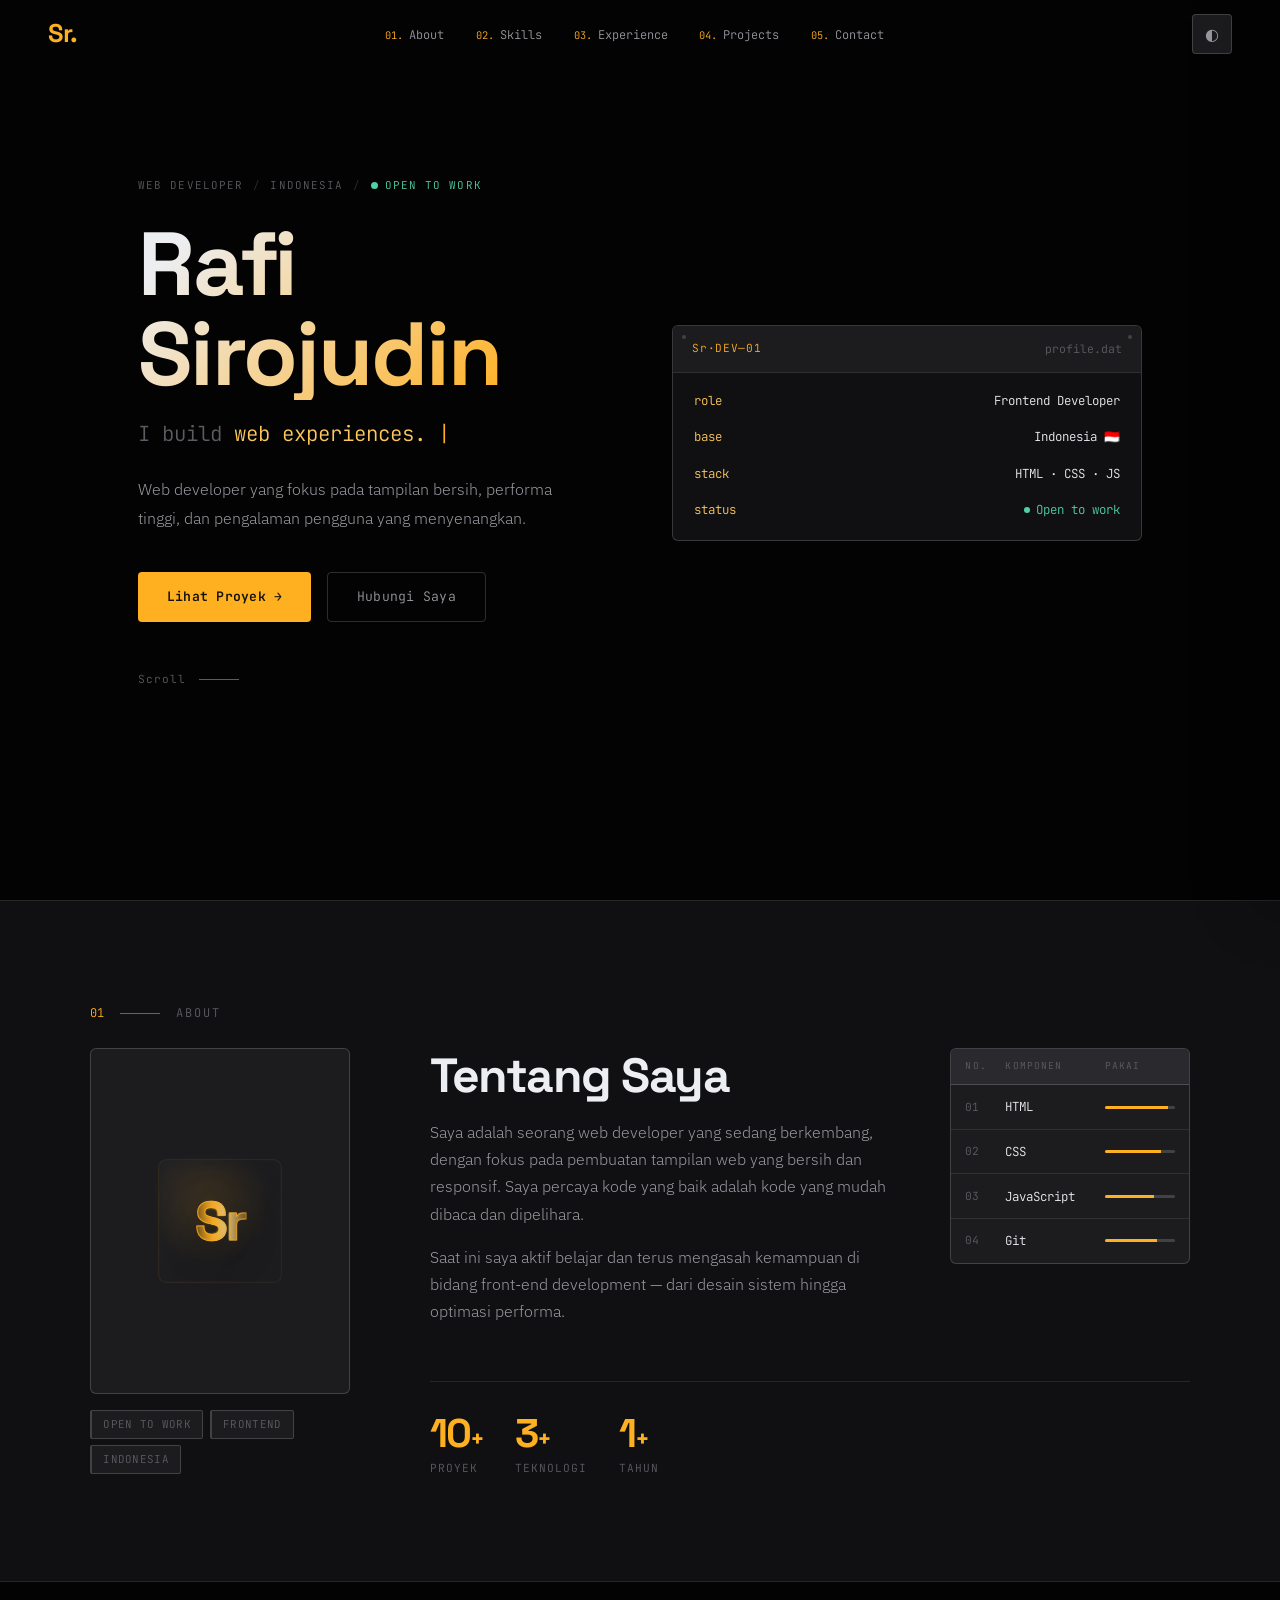
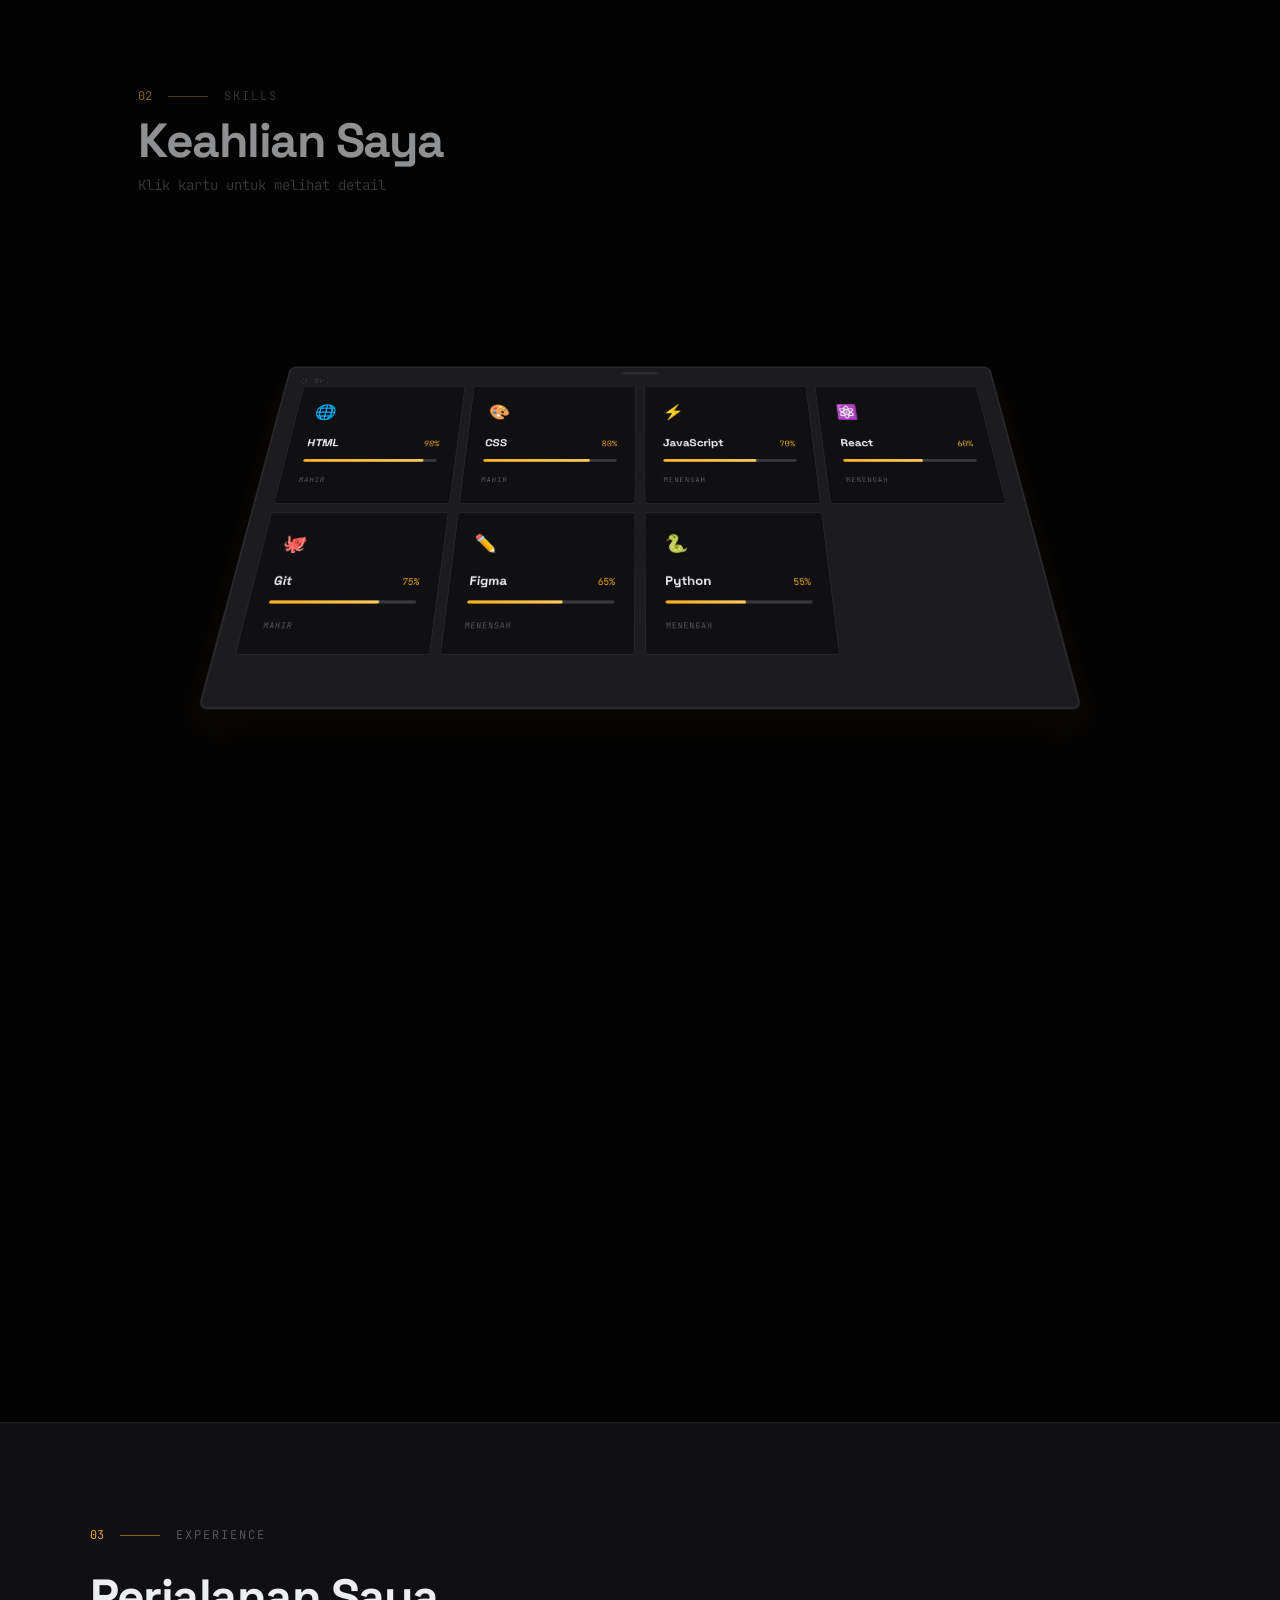
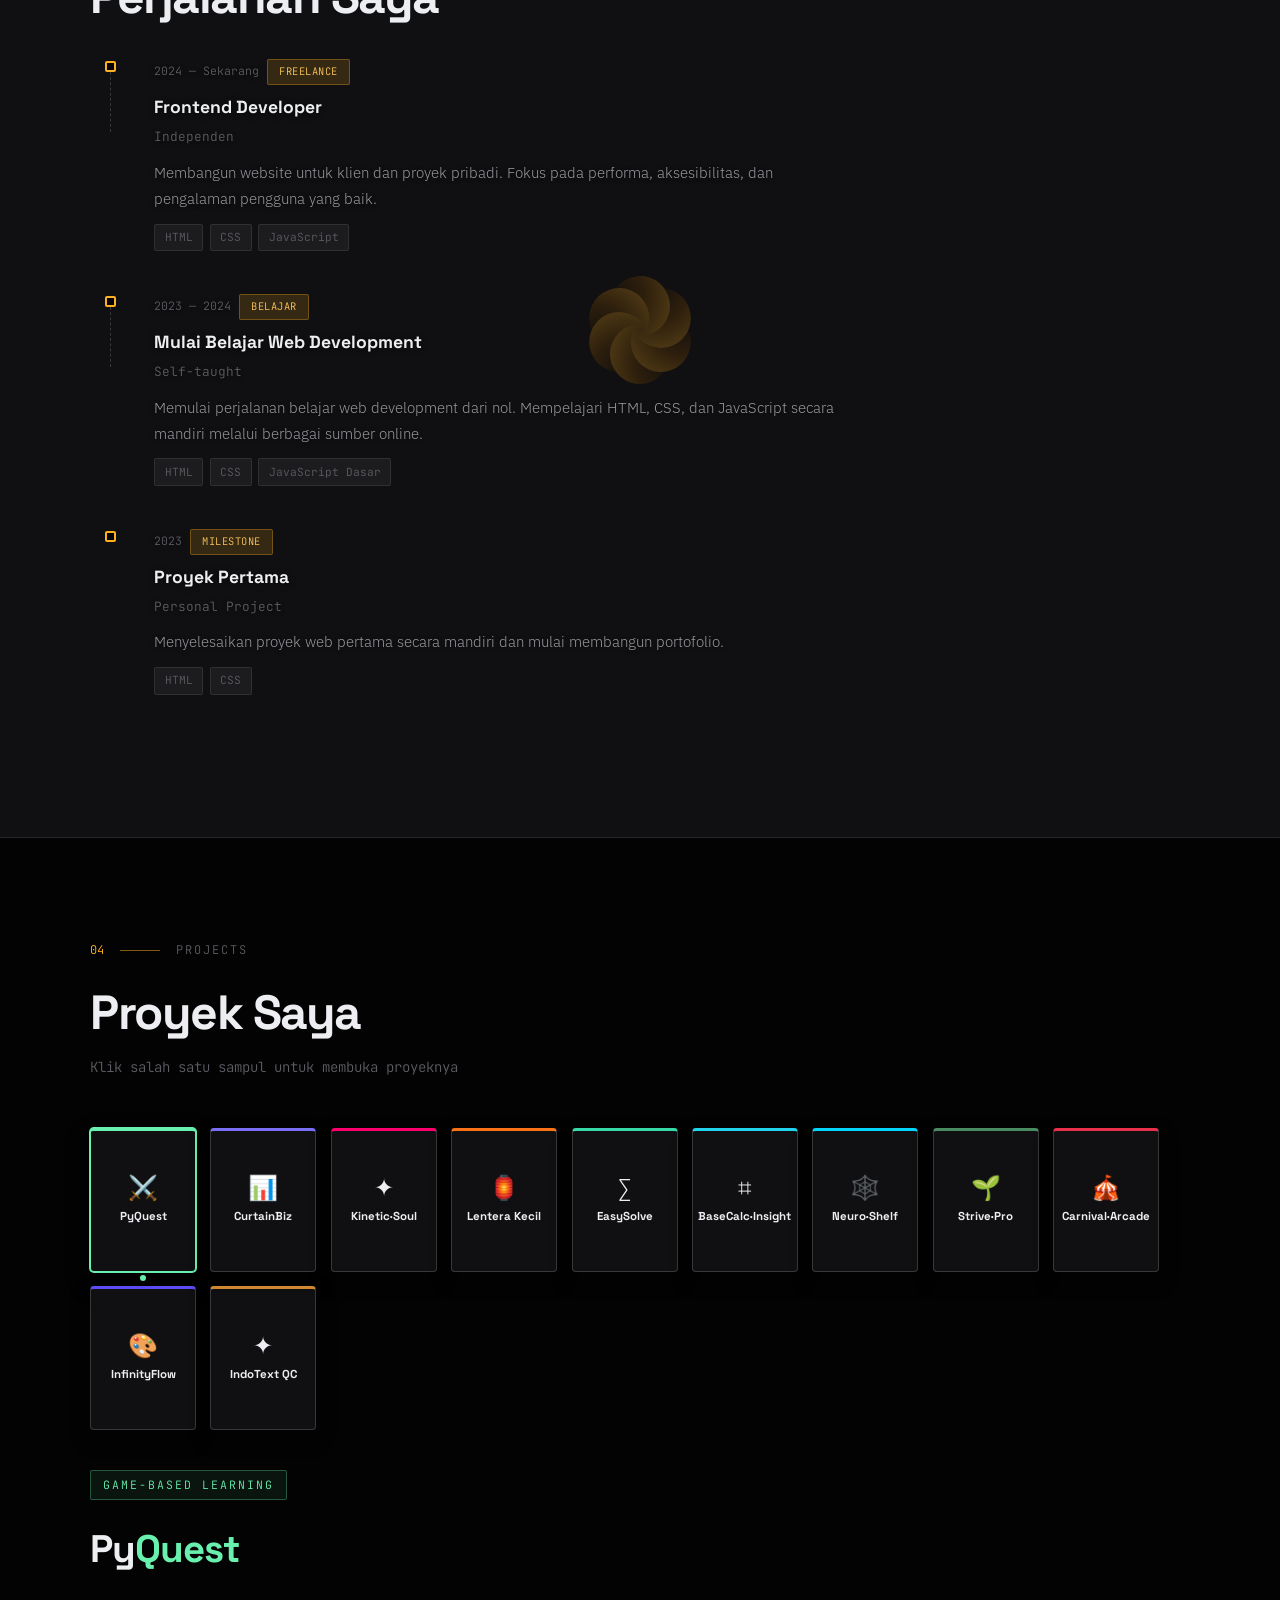
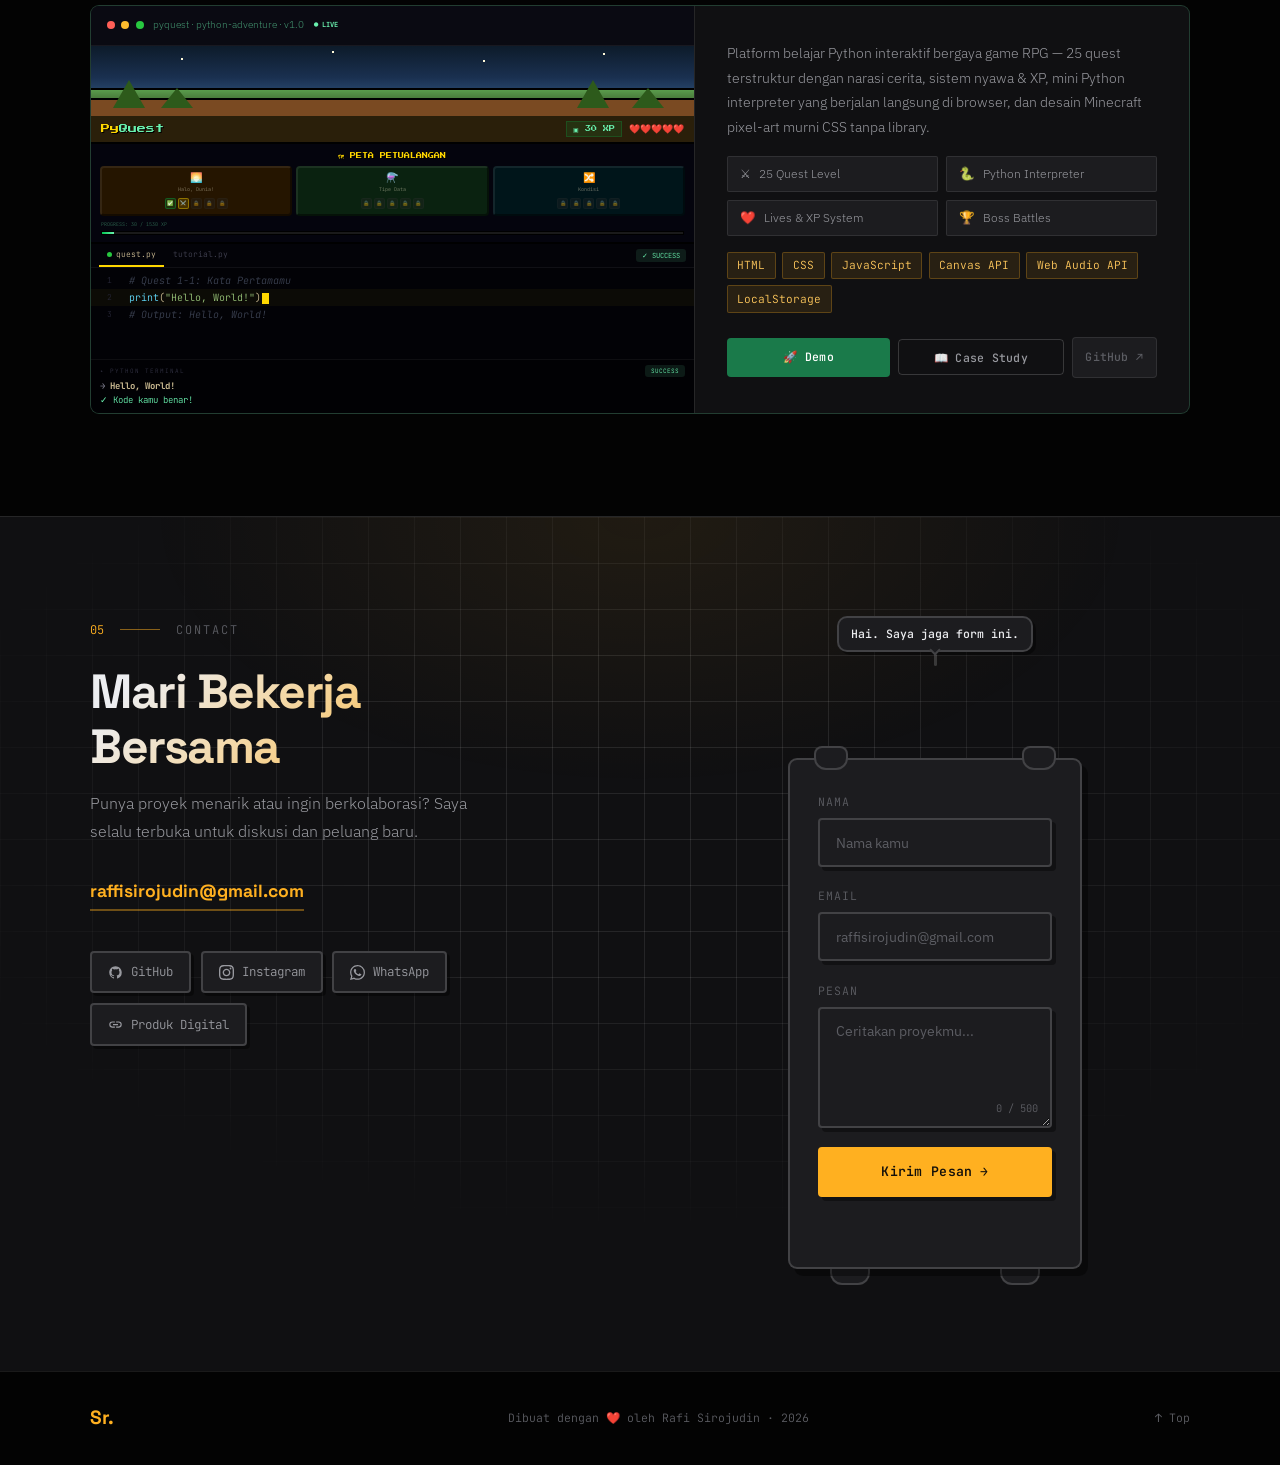
==== commit db624c75: "Update index.html" ====
--- a/index.html
+++ b/index.html
@@ -22,7 +22,7 @@
       href="https://fonts.googleapis.com/css2?family=Space+Grotesk:wght@400;500;600;700&family=IBM+Plex+Sans:wght@300;400;500;600;700&family=Syne:wght@700;800&family=JetBrains+Mono:wght@400;500;700&family=Press+Start+2P&display=swap"
       rel="stylesheet"
     />
-    <link rel="stylesheet" href="./style.css?v=2.6" />
+    <link rel="stylesheet" href="./style.css?v=2.7" />
   </head>
   <body>
     <div id="page-loader" role="status" aria-label="Memuat halaman">
@@ -3378,6 +3378,24 @@
                 novalidate
                 aria-label="Form kontak"
               >
+                <input
+                  type="hidden"
+                  name="access_key"
+                  value="94978372-c301-4905-95be-2f0e735ced19"
+                />
+                <input
+                  type="hidden"
+                  name="subject"
+                  value="Pesan baru dari portofolio — Sr."
+                />
+                <input
+                  type="checkbox"
+                  name="botcheck"
+                  style="display: none"
+                  tabindex="-1"
+                  autocomplete="off"
+                  aria-hidden="true"
+                />
                 <span class="bot-hand bot-hand--l" aria-hidden="true"></span>
                 <span class="bot-hand bot-hand--r" aria-hidden="true"></span>
                 <div class="form-group">
--- a/style.css
+++ b/style.css
@@ -1324,12 +1324,7 @@
   height: 100px;
   width: 100px;
   border-radius: 50%;
-  background: radial-gradient(
-    circle at 50% 0%,
-    #180f04,
-    #7a4700,
-    var(--accent)
-  );
+  background: radial-gradient(circle at 50% 0%, #180f04, #7a4700, var(--accent));
   --angle: 90deg;
   --amplitude: 30px;
   --scale: 0.7;
@@ -2768,8 +2763,8 @@
   height: 108px;
   perspective: 600px;
   transform-style: preserve-3d;
-  transform: translateY(var(--hy, 0px)) scale(var(--hsc, 1))
-    rotateX(var(--rx, 0deg)) rotateY(var(--ry, 0deg));
+  transform: translateY(var(--hy, 0px)) scale(var(--hsc, 1)) rotateX(var(--rx, 0deg))
+    rotateY(var(--ry, 0deg));
   transition: transform 0.25s ease-out;
   will-change: transform;
 }
@@ -3153,6 +3148,8 @@
   margin: 0 auto;
   display: flex;
   align-items: center;
+  justify-content: center;
+  flex-wrap: wrap;
   gap: 1rem;
 }
 .footer-logo {
@@ -5020,6 +5017,9 @@
   .contact-grid {
     grid-template-columns: 1fr;
     gap: 3rem;
+  }
+  .bot-stage {
+    margin-top: 2.5rem;
   }
   .pf-card {
     grid-template-columns: 1fr;
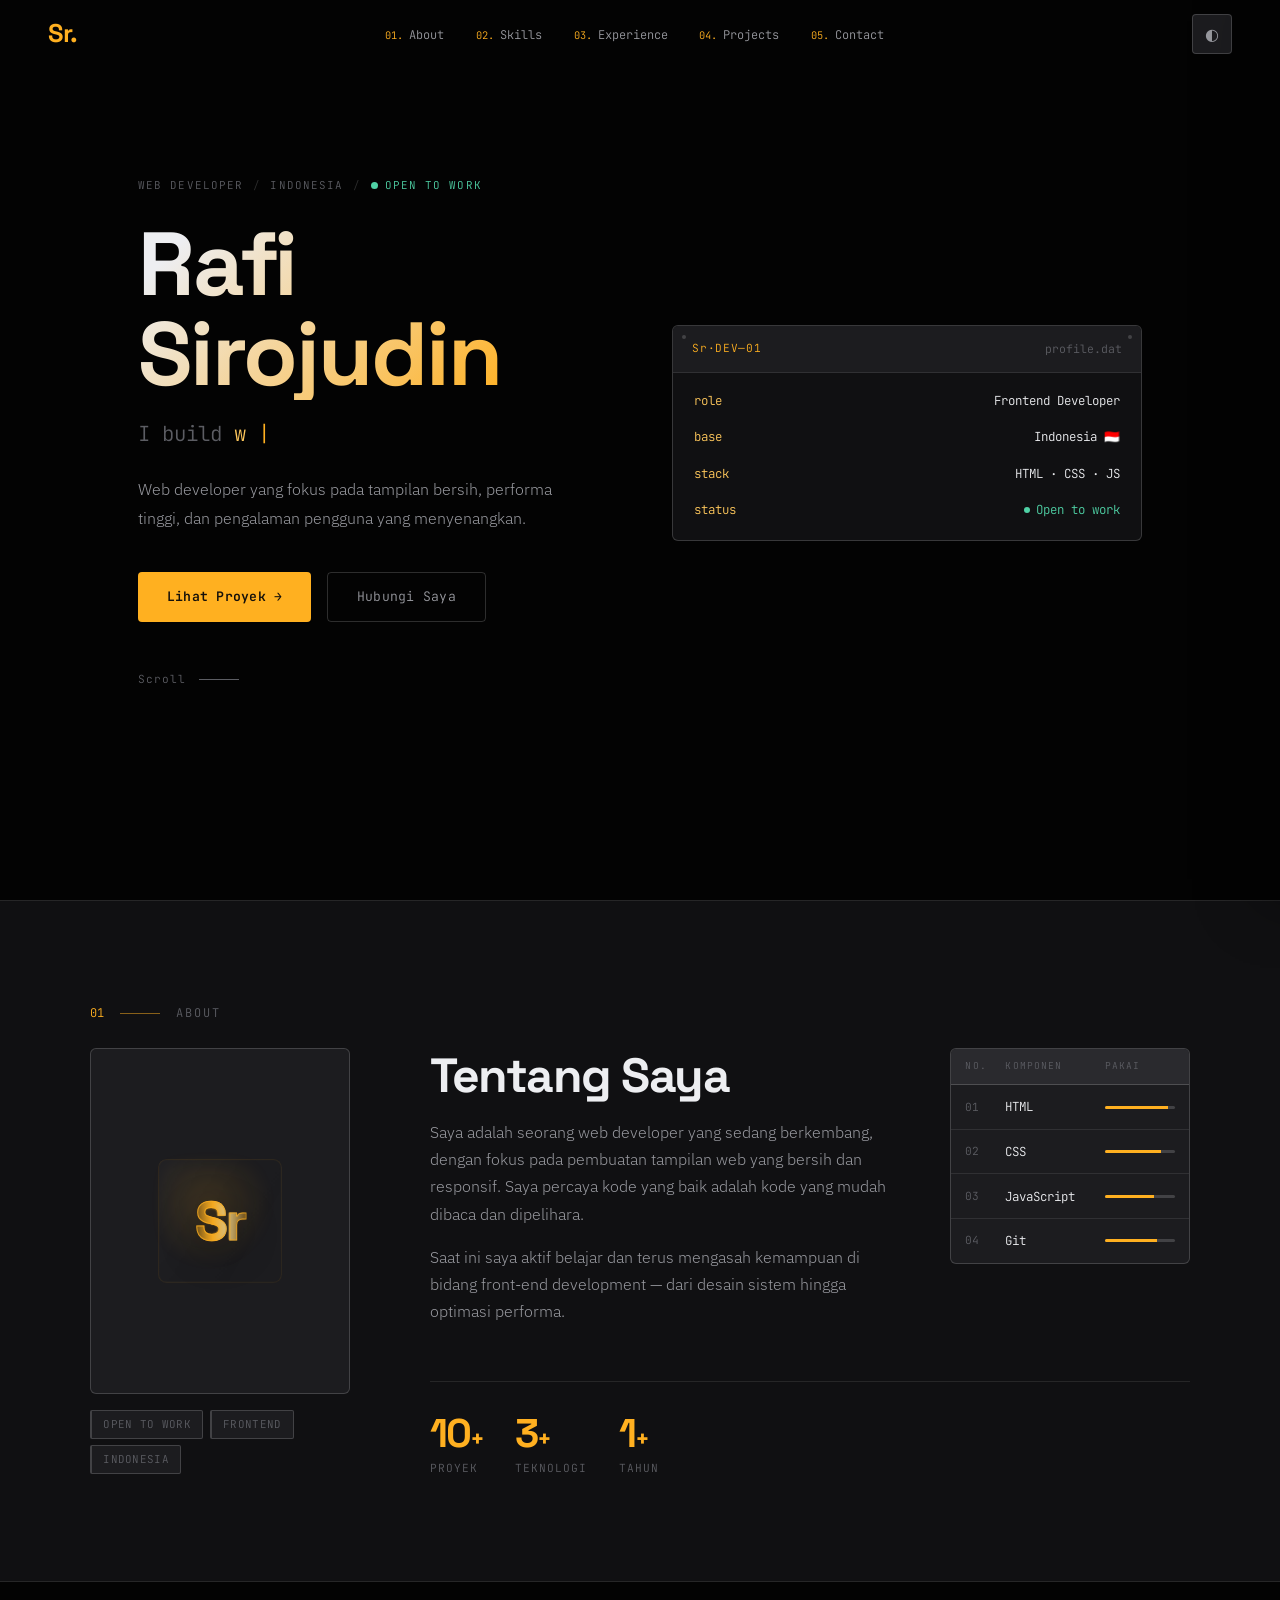
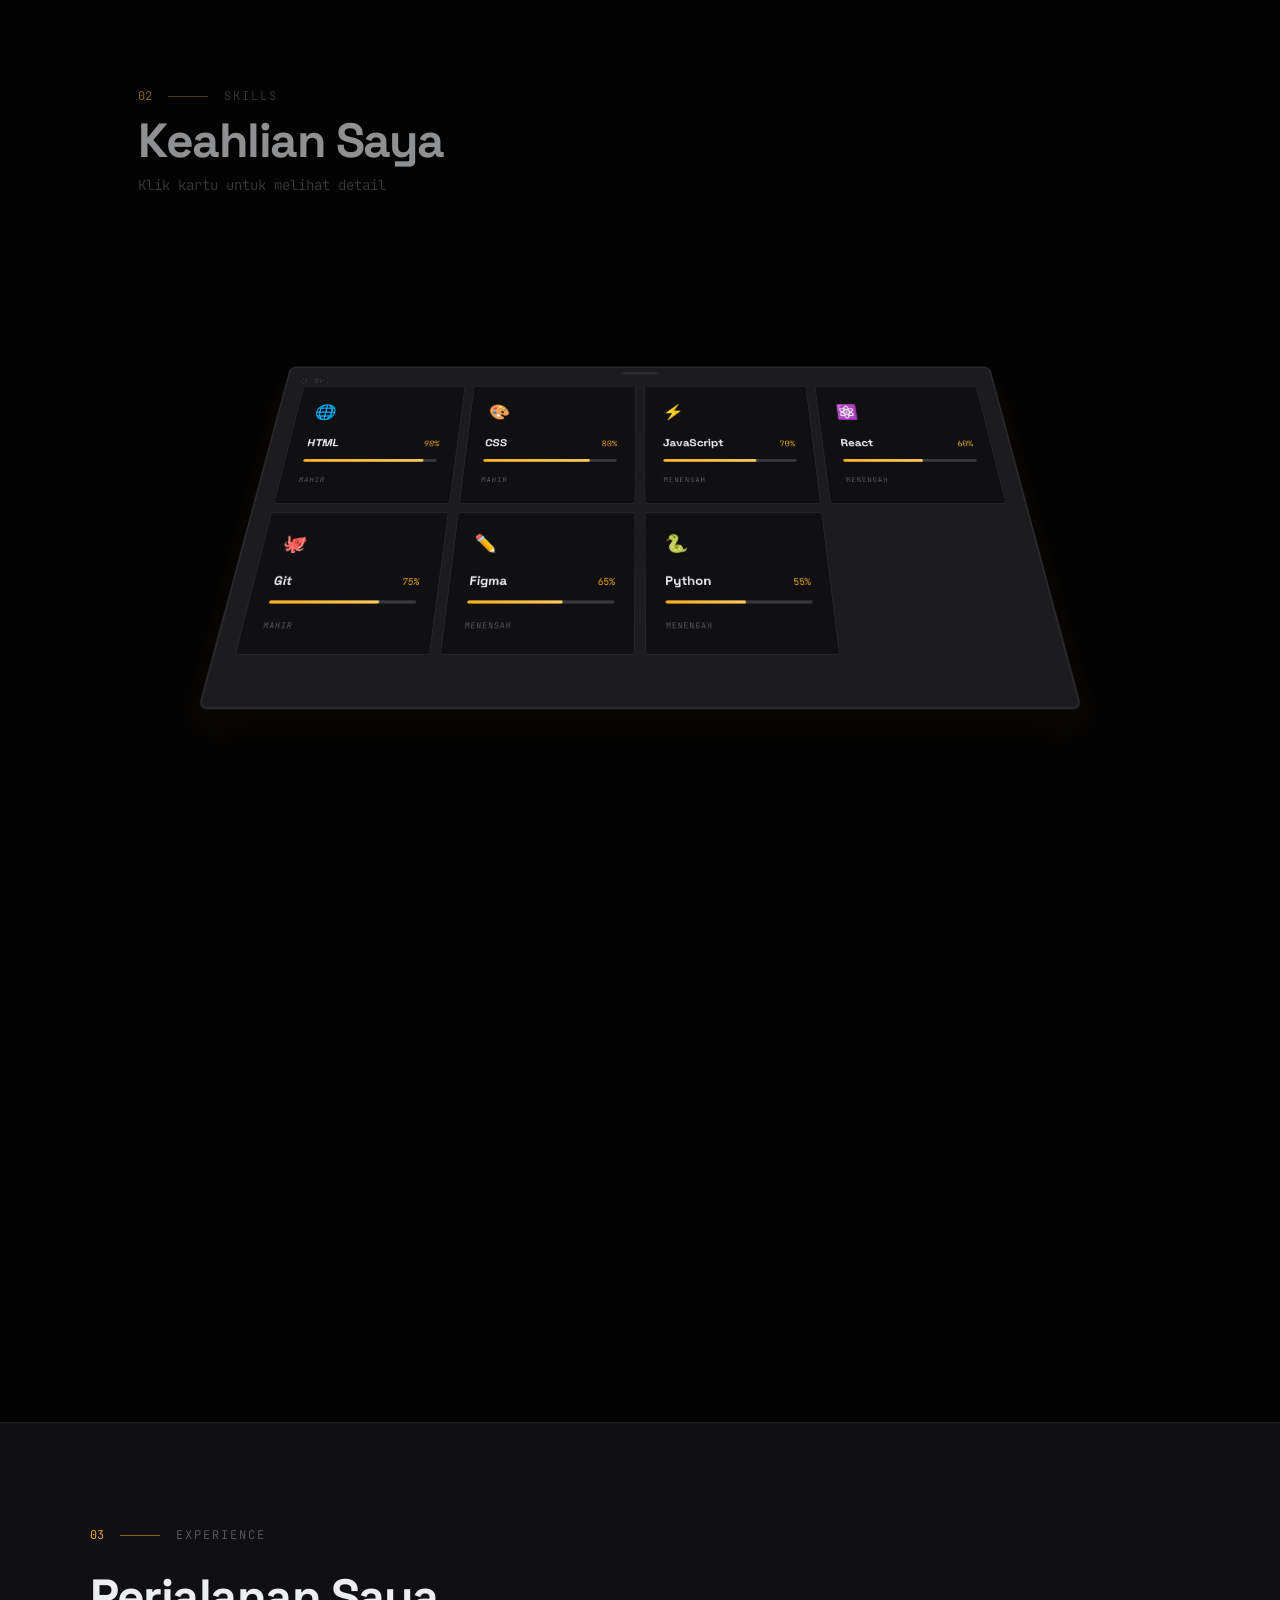
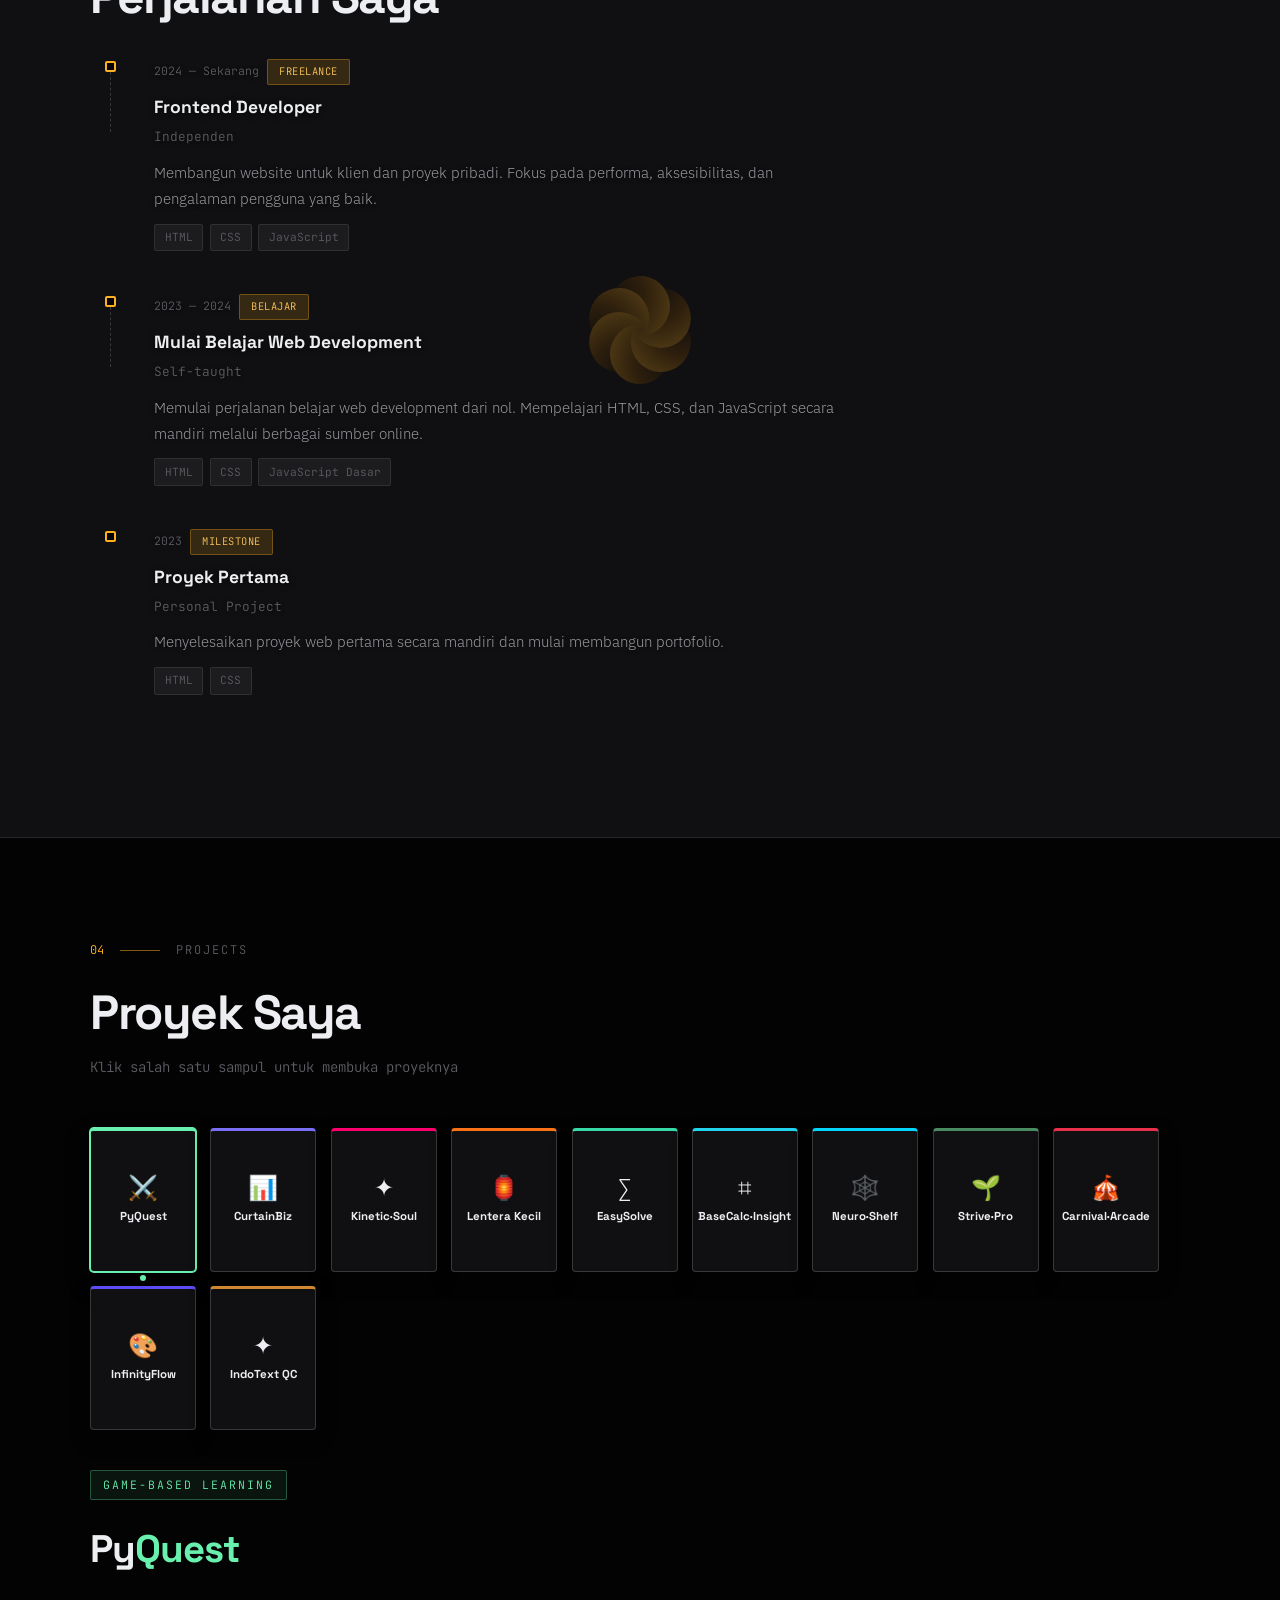
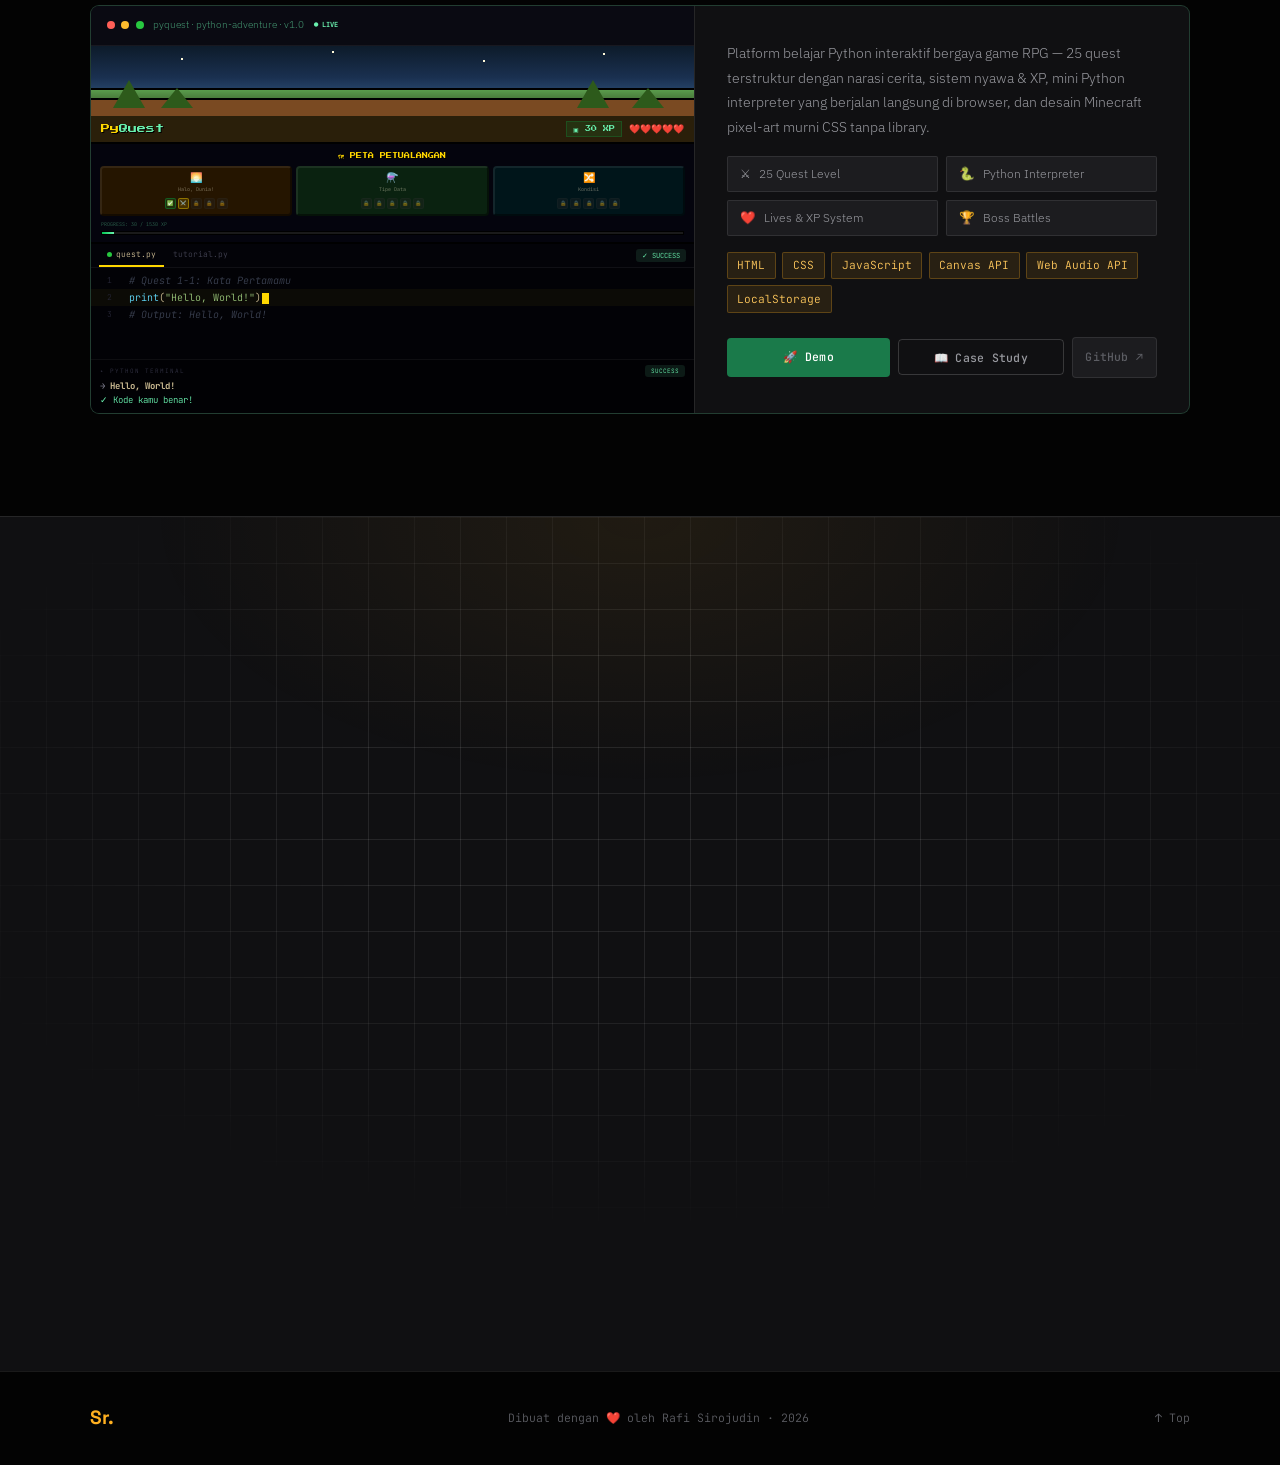
==== commit 74ddf3c3: "Update index.html" ====
--- a/index.html
+++ b/index.html
@@ -3381,7 +3381,7 @@
                 <input
                   type="hidden"
                   name="access_key"
-                  value="94978372-c301-4905-95be-2f0e735ced19"
+                  value="f67dabff-f258-4810-b90a-5c01a53292d3"
                 />
                 <input
                   type="hidden"
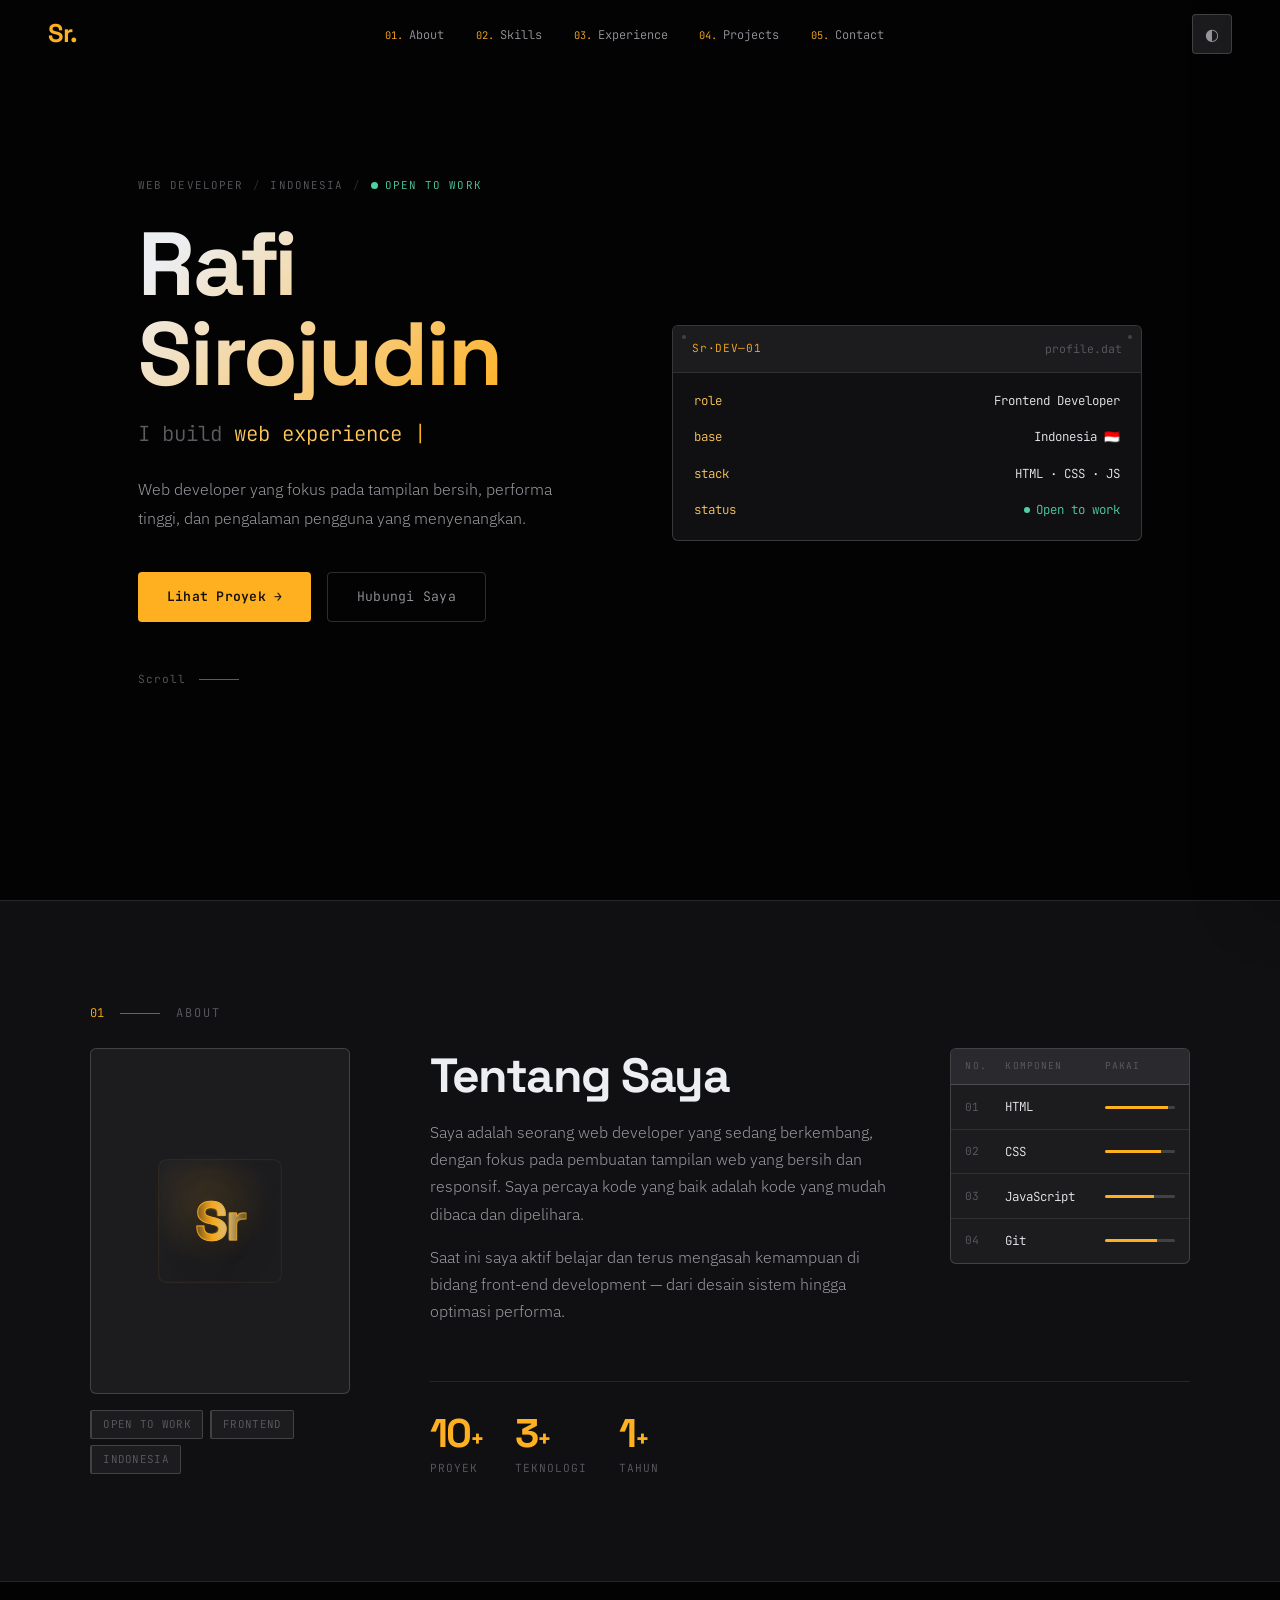
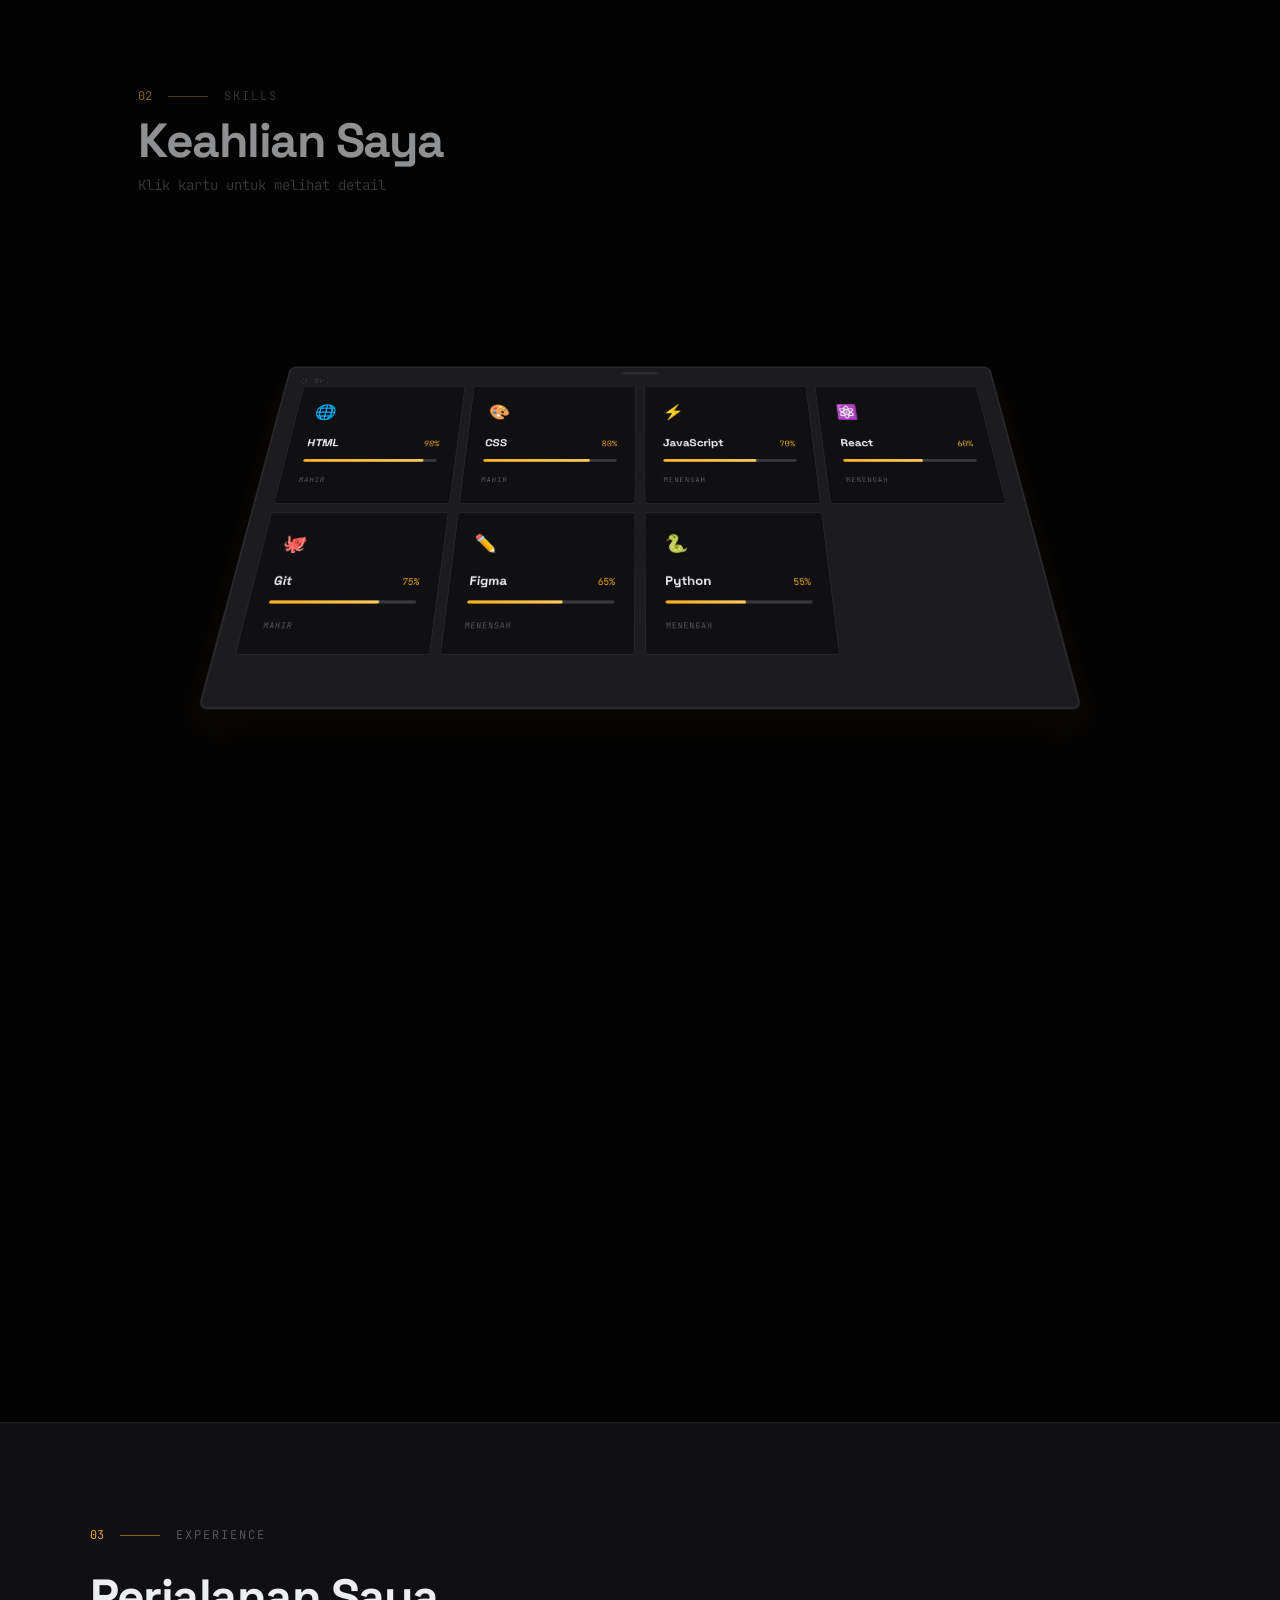
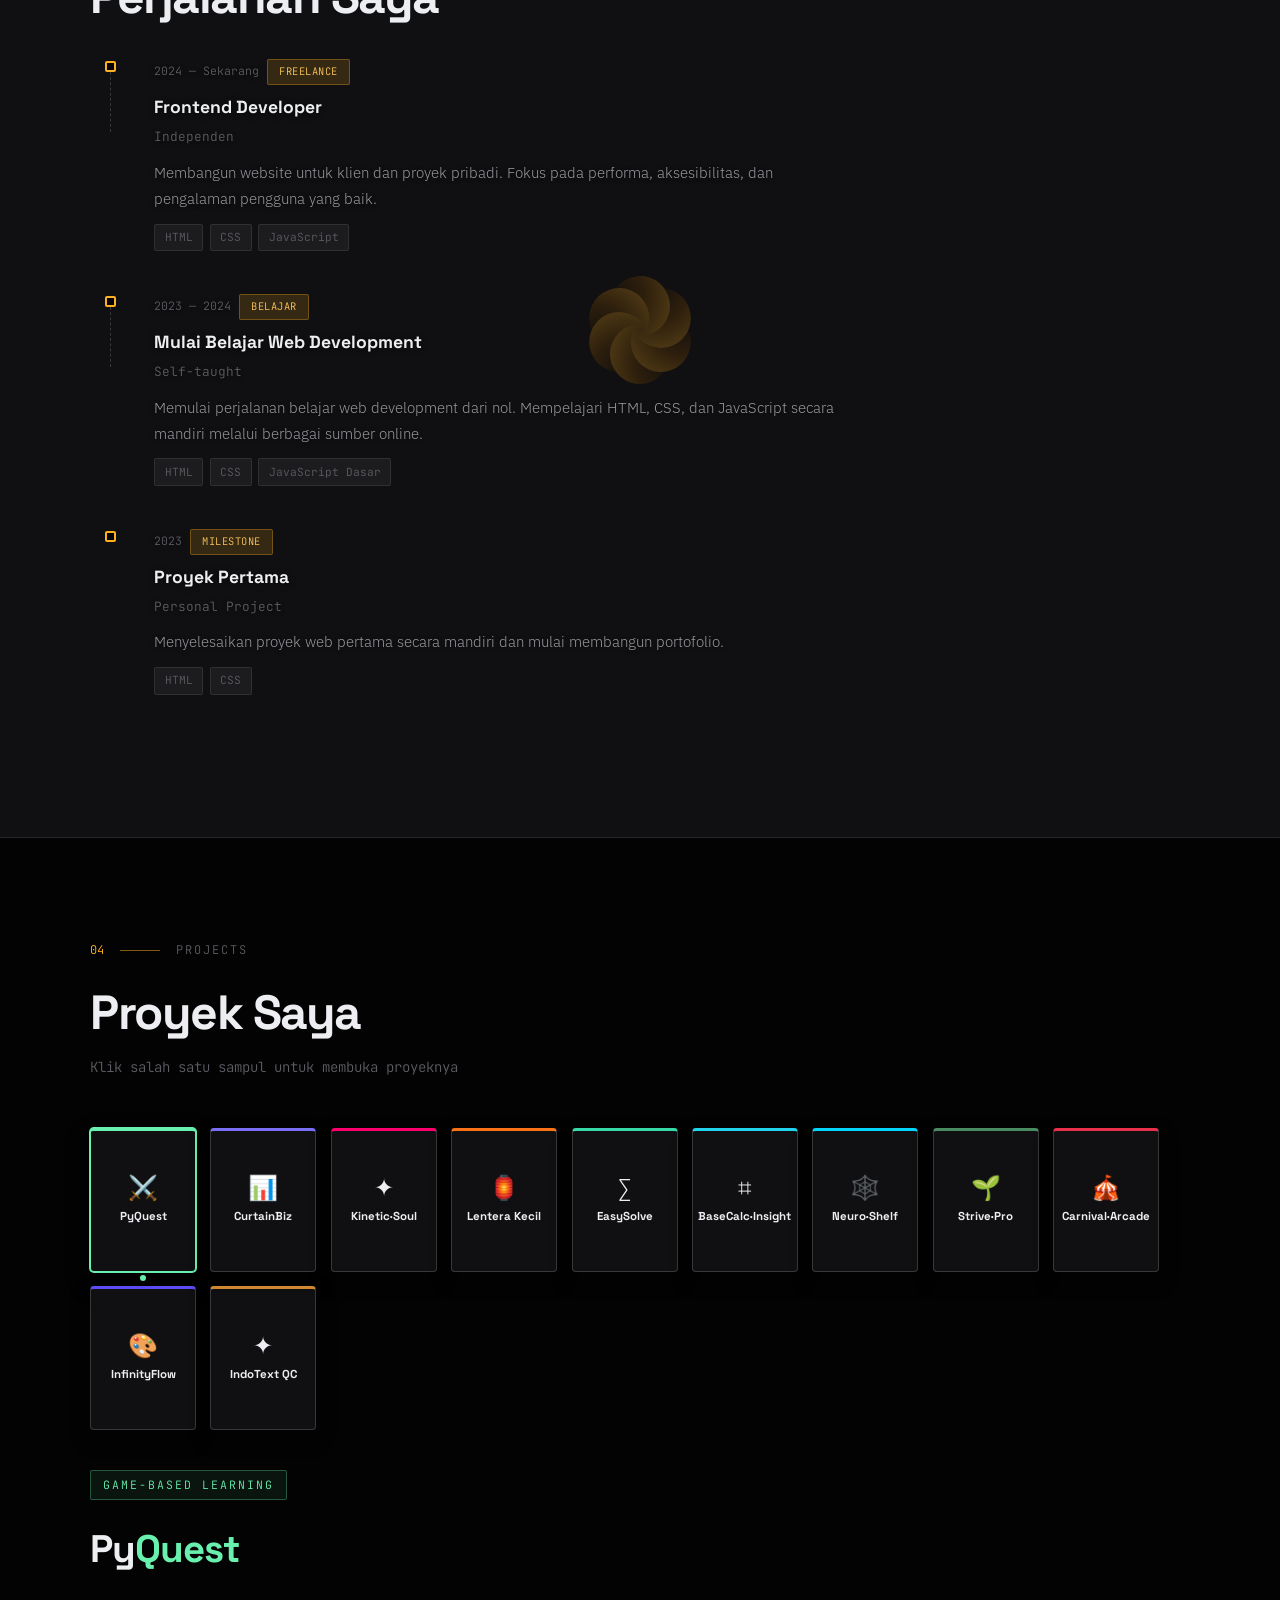
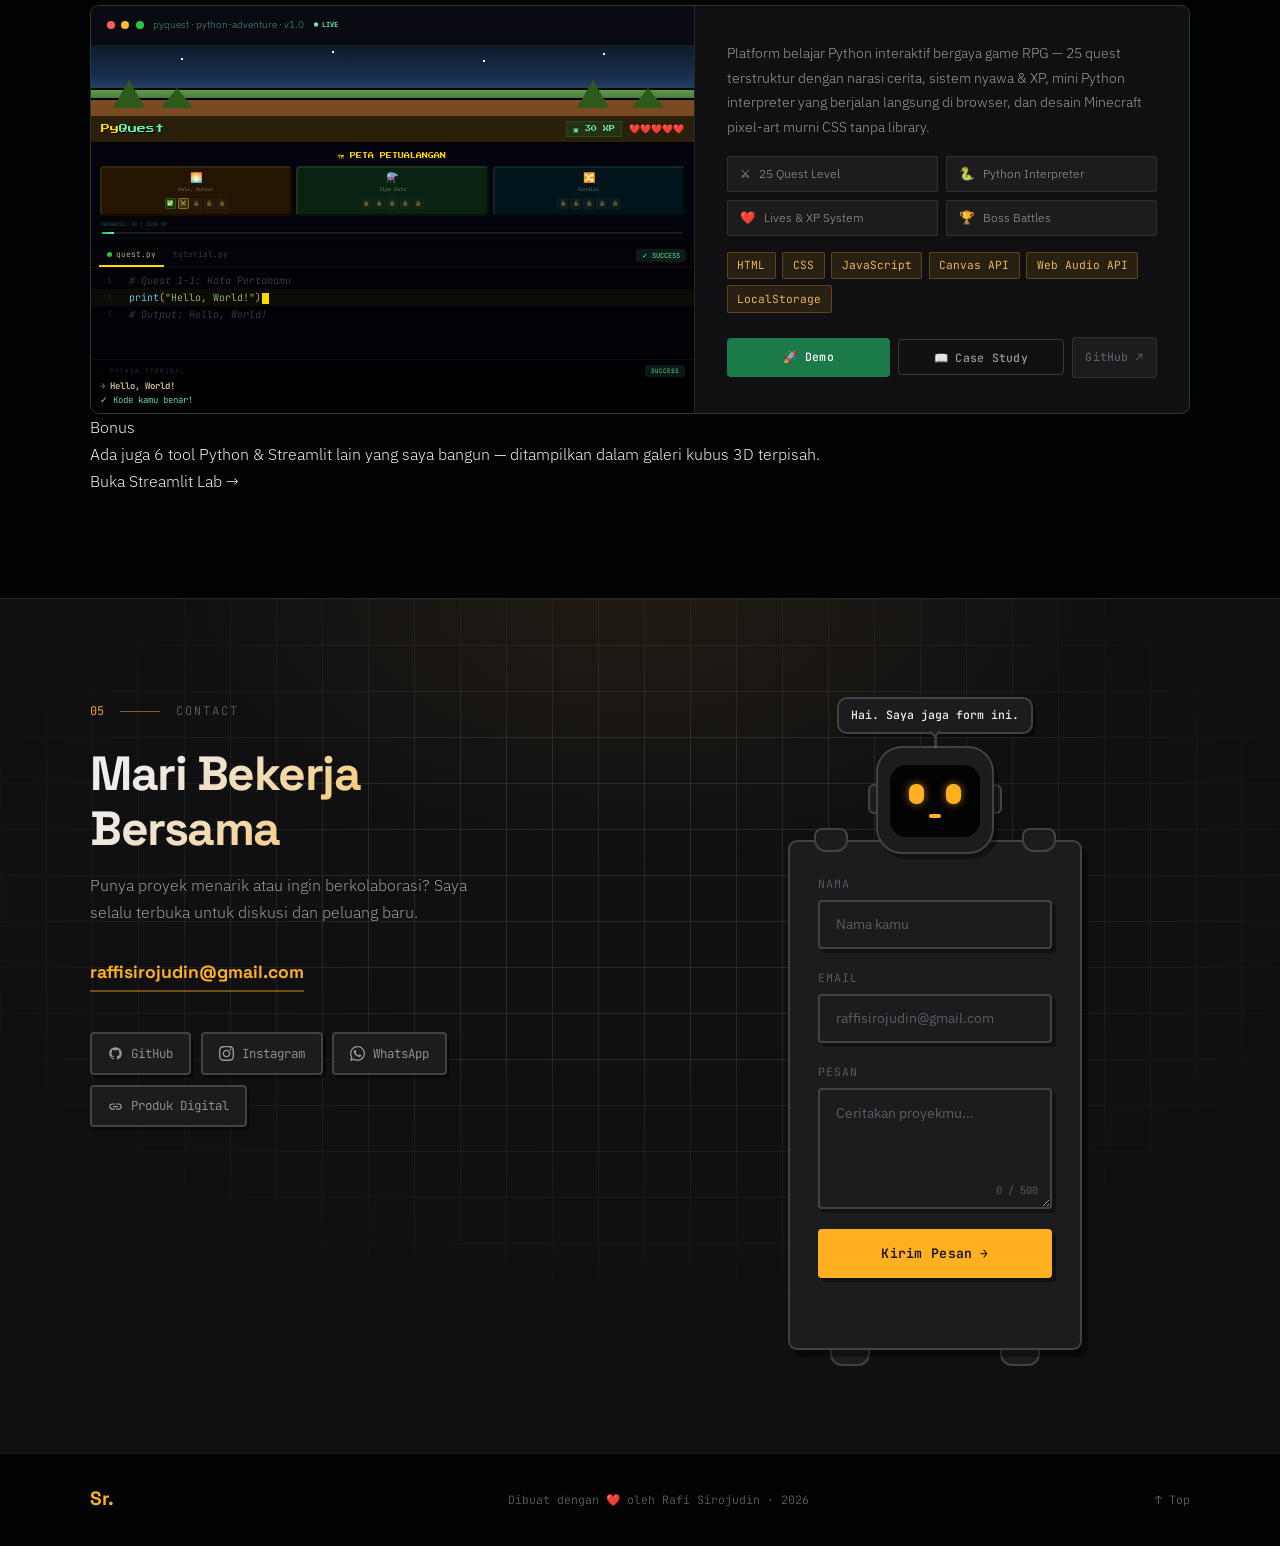
==== commit 35d95b86: "Update index.html" ====
--- a/index.html
+++ b/index.html
@@ -22,7 +22,7 @@
       href="https://fonts.googleapis.com/css2?family=Space+Grotesk:wght@400;500;600;700&family=IBM+Plex+Sans:wght@300;400;500;600;700&family=Syne:wght@700;800&family=JetBrains+Mono:wght@400;500;700&family=Press+Start+2P&display=swap"
       rel="stylesheet"
     />
-    <link rel="stylesheet" href="./style.css?v=2.7" />
+    <link rel="stylesheet" href="./style.css?v=2.8" />
   </head>
   <body>
     <div id="page-loader" role="status" aria-label="Memuat halaman">
@@ -3254,6 +3254,25 @@
           </div>
         </div>
         <!-- /project-stage -->
+
+        <div class="lab-callout reveal">
+          <div class="lab-callout-text">
+            <span class="lab-callout-label">Bonus</span>
+            <p>
+              Ada juga 6 tool Python &amp; Streamlit lain yang saya bangun
+              &mdash; ditampilkan dalam galeri kubus 3D terpisah.
+            </p>
+          </div>
+          <a
+            href="./lab.html"
+            class="lab-callout-link"
+            target="_blank"
+            rel="noopener noreferrer"
+          >
+            Buka Streamlit Lab
+            <span class="btn-arrow" aria-hidden="true">&rarr;</span>
+          </a>
+        </div>
       </div>
     </section>
 
